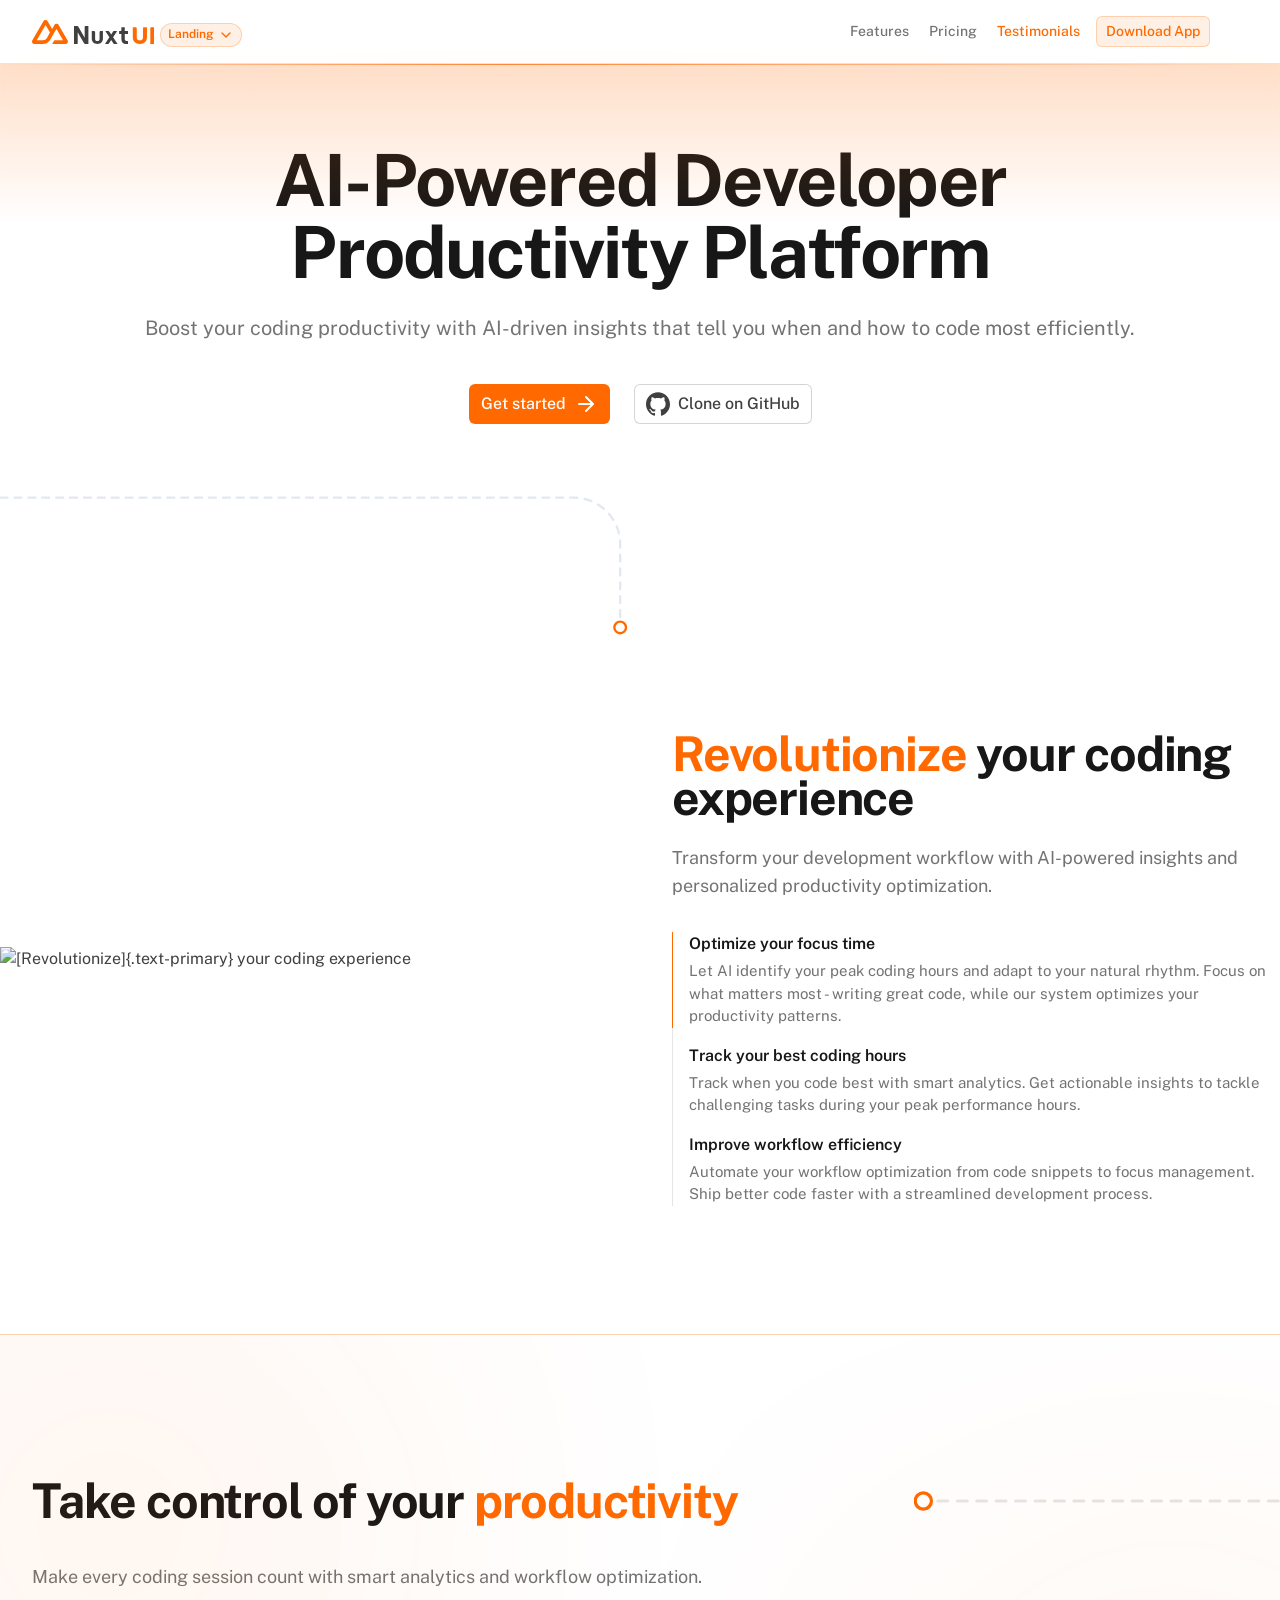
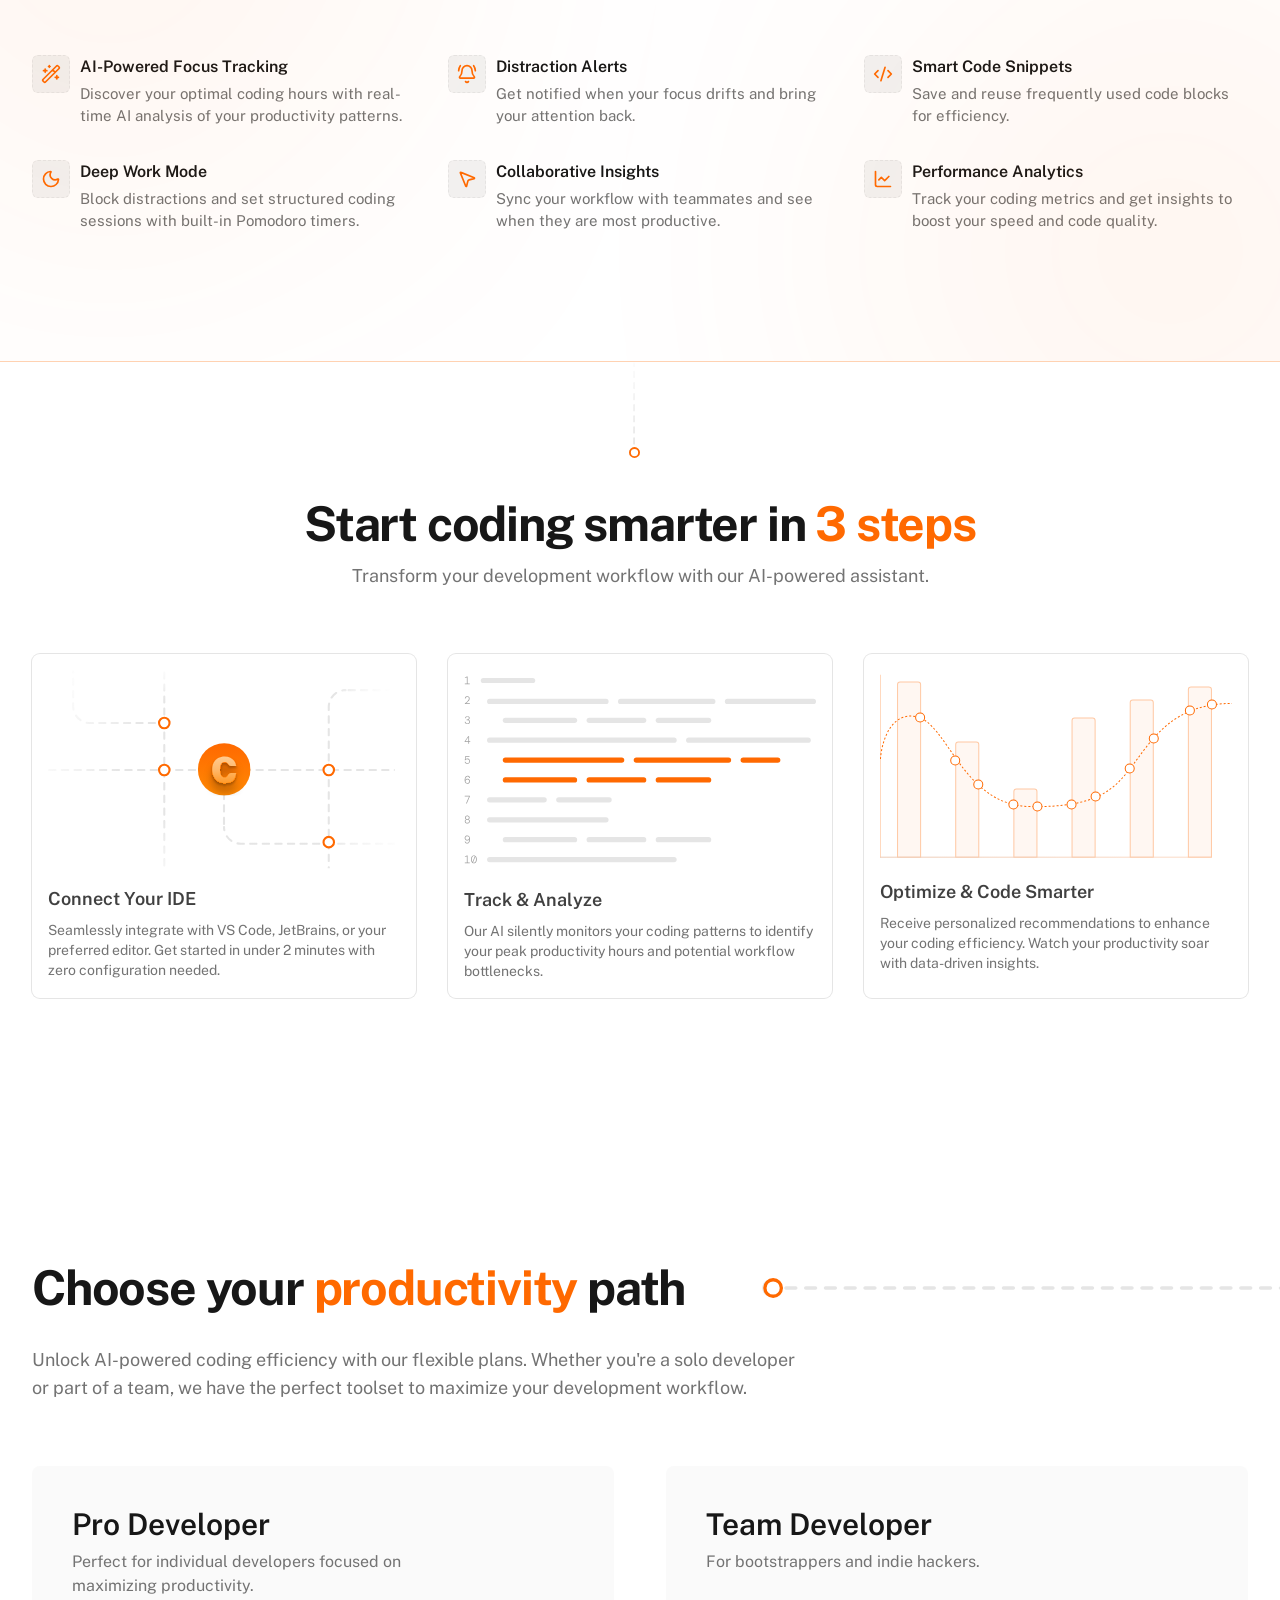
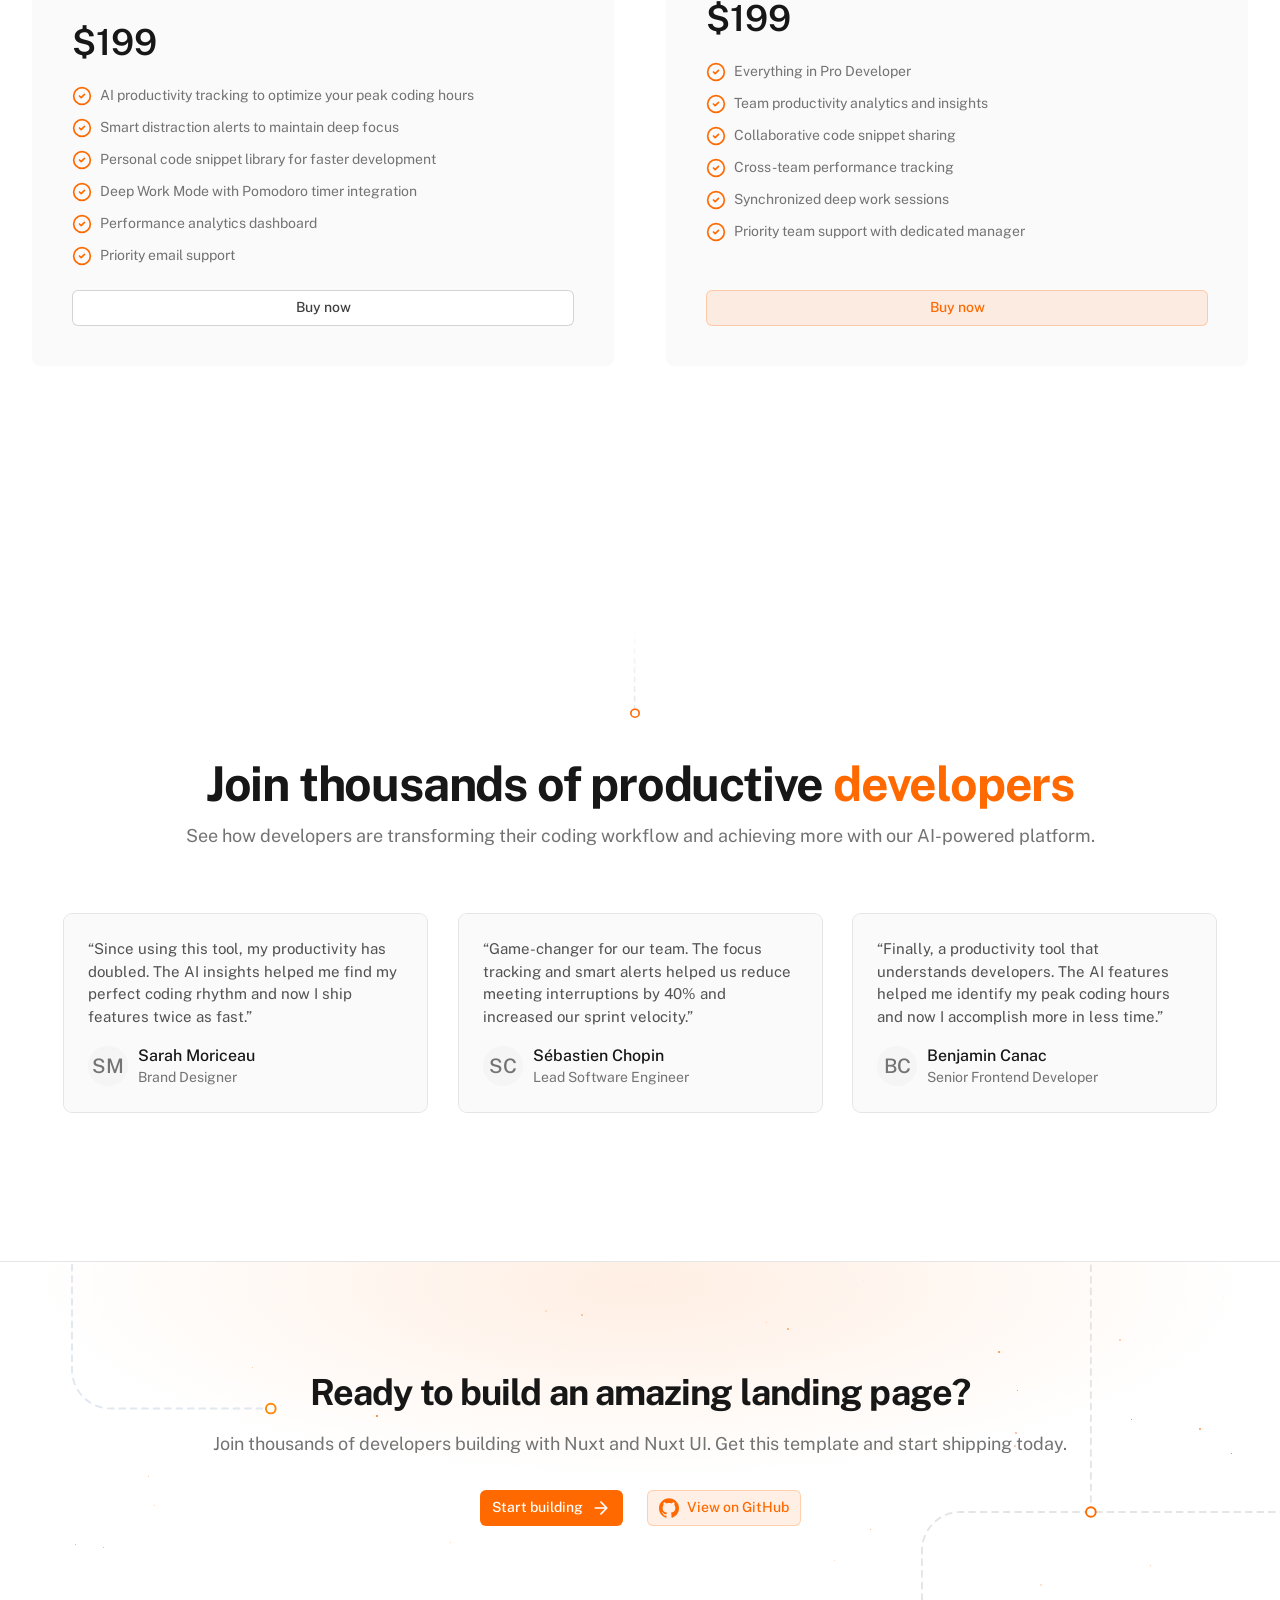
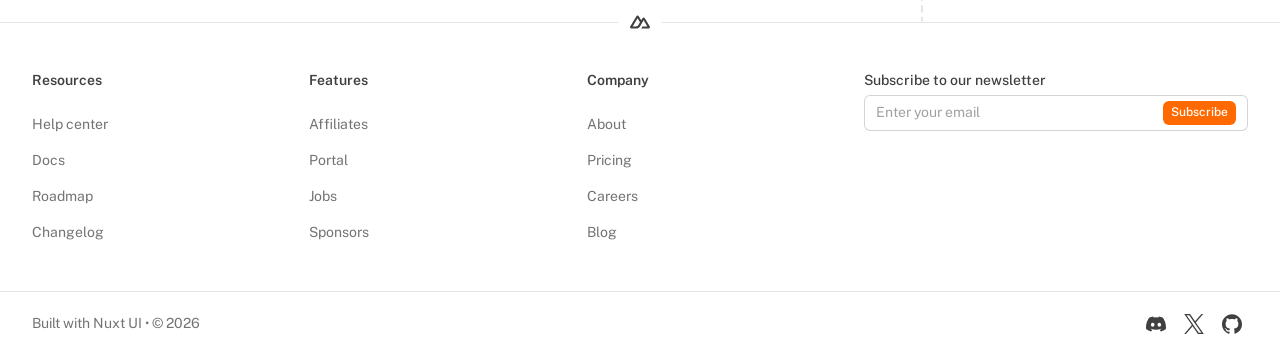
==== index.html @ 6d792b41 "Deploying to gh-pages from @ pedro-hrs/Landing@af6b15d59635ccd2d6e74e9171b80b4964413a14 🚀" ====
<!DOCTYPE html><html  lang="en"><head><meta charset="utf-8"><meta name="viewport" content="width=device-width, initial-scale=1"><style id="nuxt-ui-colors">@layer base {
  :root {
  --ui-color-primary-50: var(--color-orange-50, oklch(98% 0.016 73.684));
  --ui-color-primary-100: var(--color-orange-100, oklch(95.4% 0.038 75.164));
  --ui-color-primary-200: var(--color-orange-200, oklch(90.1% 0.076 70.697));
  --ui-color-primary-300: var(--color-orange-300, oklch(83.7% 0.128 66.29));
  --ui-color-primary-400: var(--color-orange-400, oklch(75% 0.183 55.934));
  --ui-color-primary-500: var(--color-orange-500, oklch(70.5% 0.213 47.604));
  --ui-color-primary-600: var(--color-orange-600, oklch(64.6% 0.222 41.116));
  --ui-color-primary-700: var(--color-orange-700, oklch(55.3% 0.195 38.402));
  --ui-color-primary-800: var(--color-orange-800, oklch(47% 0.157 37.304));
  --ui-color-primary-900: var(--color-orange-900, oklch(40.8% 0.123 38.172));
  --ui-color-primary-950: var(--color-orange-950, oklch(26.6% 0.079 36.259));
  --ui-color-secondary-50: var(--color-blue-50, oklch(97% 0.014 254.604));
  --ui-color-secondary-100: var(--color-blue-100, oklch(93.2% 0.032 255.585));
  --ui-color-secondary-200: var(--color-blue-200, oklch(88.2% 0.059 254.128));
  --ui-color-secondary-300: var(--color-blue-300, oklch(80.9% 0.105 251.813));
  --ui-color-secondary-400: var(--color-blue-400, oklch(70.7% 0.165 254.624));
  --ui-color-secondary-500: var(--color-blue-500, oklch(62.3% 0.214 259.815));
  --ui-color-secondary-600: var(--color-blue-600, oklch(54.6% 0.245 262.881));
  --ui-color-secondary-700: var(--color-blue-700, oklch(48.8% 0.243 264.376));
  --ui-color-secondary-800: var(--color-blue-800, oklch(42.4% 0.199 265.638));
  --ui-color-secondary-900: var(--color-blue-900, oklch(37.9% 0.146 265.522));
  --ui-color-secondary-950: var(--color-blue-950, oklch(28.2% 0.091 267.935));
  --ui-color-success-50: var(--color-green-50, oklch(98.2% 0.018 155.826));
  --ui-color-success-100: var(--color-green-100, oklch(96.2% 0.044 156.743));
  --ui-color-success-200: var(--color-green-200, oklch(92.5% 0.084 155.995));
  --ui-color-success-300: var(--color-green-300, oklch(87.1% 0.15 154.449));
  --ui-color-success-400: var(--color-green-400, oklch(79.2% 0.209 151.711));
  --ui-color-success-500: var(--color-green-500, oklch(72.3% 0.219 149.579));
  --ui-color-success-600: var(--color-green-600, oklch(62.7% 0.194 149.214));
  --ui-color-success-700: var(--color-green-700, oklch(52.7% 0.154 150.069));
  --ui-color-success-800: var(--color-green-800, oklch(44.8% 0.119 151.328));
  --ui-color-success-900: var(--color-green-900, oklch(39.3% 0.095 152.535));
  --ui-color-success-950: var(--color-green-950, oklch(26.6% 0.065 152.934));
  --ui-color-info-50: var(--color-blue-50, oklch(97% 0.014 254.604));
  --ui-color-info-100: var(--color-blue-100, oklch(93.2% 0.032 255.585));
  --ui-color-info-200: var(--color-blue-200, oklch(88.2% 0.059 254.128));
  --ui-color-info-300: var(--color-blue-300, oklch(80.9% 0.105 251.813));
  --ui-color-info-400: var(--color-blue-400, oklch(70.7% 0.165 254.624));
  --ui-color-info-500: var(--color-blue-500, oklch(62.3% 0.214 259.815));
  --ui-color-info-600: var(--color-blue-600, oklch(54.6% 0.245 262.881));
  --ui-color-info-700: var(--color-blue-700, oklch(48.8% 0.243 264.376));
  --ui-color-info-800: var(--color-blue-800, oklch(42.4% 0.199 265.638));
  --ui-color-info-900: var(--color-blue-900, oklch(37.9% 0.146 265.522));
  --ui-color-info-950: var(--color-blue-950, oklch(28.2% 0.091 267.935));
  --ui-color-warning-50: var(--color-yellow-50, oklch(98.7% 0.026 102.212));
  --ui-color-warning-100: var(--color-yellow-100, oklch(97.3% 0.071 103.193));
  --ui-color-warning-200: var(--color-yellow-200, oklch(94.5% 0.129 101.54));
  --ui-color-warning-300: var(--color-yellow-300, oklch(90.5% 0.182 98.111));
  --ui-color-warning-400: var(--color-yellow-400, oklch(85.2% 0.199 91.936));
  --ui-color-warning-500: var(--color-yellow-500, oklch(79.5% 0.184 86.047));
  --ui-color-warning-600: var(--color-yellow-600, oklch(68.1% 0.162 75.834));
  --ui-color-warning-700: var(--color-yellow-700, oklch(55.4% 0.135 66.442));
  --ui-color-warning-800: var(--color-yellow-800, oklch(47.6% 0.114 61.907));
  --ui-color-warning-900: var(--color-yellow-900, oklch(42.1% 0.095 57.708));
  --ui-color-warning-950: var(--color-yellow-950, oklch(28.6% 0.066 53.813));
  --ui-color-error-50: var(--color-red-50, oklch(97.1% 0.013 17.38));
  --ui-color-error-100: var(--color-red-100, oklch(93.6% 0.032 17.717));
  --ui-color-error-200: var(--color-red-200, oklch(88.5% 0.062 18.334));
  --ui-color-error-300: var(--color-red-300, oklch(80.8% 0.114 19.571));
  --ui-color-error-400: var(--color-red-400, oklch(70.4% 0.191 22.216));
  --ui-color-error-500: var(--color-red-500, oklch(63.7% 0.237 25.331));
  --ui-color-error-600: var(--color-red-600, oklch(57.7% 0.245 27.325));
  --ui-color-error-700: var(--color-red-700, oklch(50.5% 0.213 27.518));
  --ui-color-error-800: var(--color-red-800, oklch(44.4% 0.177 26.899));
  --ui-color-error-900: var(--color-red-900, oklch(39.6% 0.141 25.723));
  --ui-color-error-950: var(--color-red-950, oklch(25.8% 0.092 26.042));
  --ui-color-neutral-50: var(--color-old-neutral-50, oklch(98.5% 0 0));
  --ui-color-neutral-100: var(--color-old-neutral-100, oklch(97% 0 0));
  --ui-color-neutral-200: var(--color-old-neutral-200, oklch(92.2% 0 0));
  --ui-color-neutral-300: var(--color-old-neutral-300, oklch(87% 0 0));
  --ui-color-neutral-400: var(--color-old-neutral-400, oklch(70.8% 0 0));
  --ui-color-neutral-500: var(--color-old-neutral-500, oklch(55.6% 0 0));
  --ui-color-neutral-600: var(--color-old-neutral-600, oklch(43.9% 0 0));
  --ui-color-neutral-700: var(--color-old-neutral-700, oklch(37.1% 0 0));
  --ui-color-neutral-800: var(--color-old-neutral-800, oklch(26.9% 0 0));
  --ui-color-neutral-900: var(--color-old-neutral-900, oklch(20.5% 0 0));
  --ui-color-neutral-950: var(--color-old-neutral-950, oklch(14.5% 0 0));
  }
  :root, .light {
  --ui-primary: var(--ui-color-primary-500);
  --ui-secondary: var(--ui-color-secondary-500);
  --ui-success: var(--ui-color-success-500);
  --ui-info: var(--ui-color-info-500);
  --ui-warning: var(--ui-color-warning-500);
  --ui-error: var(--ui-color-error-500);
  }
  .dark {
  --ui-primary: var(--ui-color-primary-400);
  --ui-secondary: var(--ui-color-secondary-400);
  --ui-success: var(--ui-color-success-400);
  --ui-info: var(--ui-color-info-400);
  --ui-warning: var(--ui-color-warning-400);
  --ui-error: var(--ui-color-error-400);
  }
}</style><title>Nuxt Landing Template</title><style>.stars[data-v-ab9f5921]{left:50%;-webkit-mask-image:linear-gradient(180deg,hsla(0,0%,85%,0),hsla(0,0%,85%,.8) 25%,#d9d9d9 50%,hsla(0,0%,85%,.8) 75%,hsla(0,0%,85%,0));mask-image:linear-gradient(180deg,#d9d9d900,#d9d9d9cc 25%,#d9d9d9,#d9d9d9cc 75%,#d9d9d900);-webkit-mask-size:cover;mask-size:cover;transform:translate(-50%)}.star-layer[data-v-ab9f5921]{animation:risingStarsAnimation-ab9f5921 linear infinite;animation-duration:var(--star-duration);will-change:transform}@keyframes risingStarsAnimation-ab9f5921{0%{transform:translateY(0)}to{transform:translateY(-2000px)}}</style><link rel="stylesheet" href="/_nuxt/entry.B9tRh45v.css" crossorigin><style>@layer components {:where(.i-lucide\:arrow-right){display:inline-block;width:1em;height:1em;background-color:currentColor;-webkit-mask-image:var(--svg);mask-image:var(--svg);-webkit-mask-repeat:no-repeat;mask-repeat:no-repeat;-webkit-mask-size:100% 100%;mask-size:100% 100%;--svg:url("data:image/svg+xml,%3Csvg xmlns='http://www.w3.org/2000/svg' viewBox='0 0 24 24' width='24' height='24'%3E%3Cpath fill='none' stroke='black' stroke-linecap='round' stroke-linejoin='round' stroke-width='2' d='M5 12h14m-7-7l7 7l-7 7'/%3E%3C/svg%3E")}:where(.i-lucide\:bell-ring){display:inline-block;width:1em;height:1em;background-color:currentColor;-webkit-mask-image:var(--svg);mask-image:var(--svg);-webkit-mask-repeat:no-repeat;mask-repeat:no-repeat;-webkit-mask-size:100% 100%;mask-size:100% 100%;--svg:url("data:image/svg+xml,%3Csvg xmlns='http://www.w3.org/2000/svg' viewBox='0 0 24 24' width='24' height='24'%3E%3Cpath fill='none' stroke='black' stroke-linecap='round' stroke-linejoin='round' stroke-width='2' d='M10.268 21a2 2 0 0 0 3.464 0M22 8c0-2.3-.8-4.3-2-6M3.262 15.326A1 1 0 0 0 4 17h16a1 1 0 0 0 .74-1.673C19.41 13.956 18 12.499 18 8A6 6 0 0 0 6 8c0 4.499-1.411 5.956-2.738 7.326M4 2C2.8 3.7 2 5.7 2 8'/%3E%3C/svg%3E")}:where(.i-lucide\:chart-line){display:inline-block;width:1em;height:1em;background-color:currentColor;-webkit-mask-image:var(--svg);mask-image:var(--svg);-webkit-mask-repeat:no-repeat;mask-repeat:no-repeat;-webkit-mask-size:100% 100%;mask-size:100% 100%;--svg:url("data:image/svg+xml,%3Csvg xmlns='http://www.w3.org/2000/svg' viewBox='0 0 24 24' width='24' height='24'%3E%3Cg fill='none' stroke='black' stroke-linecap='round' stroke-linejoin='round' stroke-width='2'%3E%3Cpath d='M3 3v16a2 2 0 0 0 2 2h16'/%3E%3Cpath d='m19 9l-5 5l-4-4l-3 3'/%3E%3C/g%3E%3C/svg%3E")}:where(.i-lucide\:chevron-down){display:inline-block;width:1em;height:1em;background-color:currentColor;-webkit-mask-image:var(--svg);mask-image:var(--svg);-webkit-mask-repeat:no-repeat;mask-repeat:no-repeat;-webkit-mask-size:100% 100%;mask-size:100% 100%;--svg:url("data:image/svg+xml,%3Csvg xmlns='http://www.w3.org/2000/svg' viewBox='0 0 24 24' width='24' height='24'%3E%3Cpath fill='none' stroke='black' stroke-linecap='round' stroke-linejoin='round' stroke-width='2' d='m6 9l6 6l6-6'/%3E%3C/svg%3E")}:where(.i-lucide\:circle-check){display:inline-block;width:1em;height:1em;background-color:currentColor;-webkit-mask-image:var(--svg);mask-image:var(--svg);-webkit-mask-repeat:no-repeat;mask-repeat:no-repeat;-webkit-mask-size:100% 100%;mask-size:100% 100%;--svg:url("data:image/svg+xml,%3Csvg xmlns='http://www.w3.org/2000/svg' viewBox='0 0 24 24' width='24' height='24'%3E%3Cg fill='none' stroke='black' stroke-linecap='round' stroke-linejoin='round' stroke-width='2'%3E%3Ccircle cx='12' cy='12' r='10'/%3E%3Cpath d='m9 12l2 2l4-4'/%3E%3C/g%3E%3C/svg%3E")}:where(.i-lucide\:code-xml){display:inline-block;width:1em;height:1em;background-color:currentColor;-webkit-mask-image:var(--svg);mask-image:var(--svg);-webkit-mask-repeat:no-repeat;mask-repeat:no-repeat;-webkit-mask-size:100% 100%;mask-size:100% 100%;--svg:url("data:image/svg+xml,%3Csvg xmlns='http://www.w3.org/2000/svg' viewBox='0 0 24 24' width='24' height='24'%3E%3Cpath fill='none' stroke='black' stroke-linecap='round' stroke-linejoin='round' stroke-width='2' d='m18 16l4-4l-4-4M6 8l-4 4l4 4m8.5-12l-5 16'/%3E%3C/svg%3E")}:where(.i-lucide\:menu){display:inline-block;width:1em;height:1em;background-color:currentColor;-webkit-mask-image:var(--svg);mask-image:var(--svg);-webkit-mask-repeat:no-repeat;mask-repeat:no-repeat;-webkit-mask-size:100% 100%;mask-size:100% 100%;--svg:url("data:image/svg+xml,%3Csvg xmlns='http://www.w3.org/2000/svg' viewBox='0 0 24 24' width='24' height='24'%3E%3Cpath fill='none' stroke='black' stroke-linecap='round' stroke-linejoin='round' stroke-width='2' d='M4 5h16M4 12h16M4 19h16'/%3E%3C/svg%3E")}:where(.i-lucide\:moon){display:inline-block;width:1em;height:1em;background-color:currentColor;-webkit-mask-image:var(--svg);mask-image:var(--svg);-webkit-mask-repeat:no-repeat;mask-repeat:no-repeat;-webkit-mask-size:100% 100%;mask-size:100% 100%;--svg:url("data:image/svg+xml,%3Csvg xmlns='http://www.w3.org/2000/svg' viewBox='0 0 24 24' width='24' height='24'%3E%3Cpath fill='none' stroke='black' stroke-linecap='round' stroke-linejoin='round' stroke-width='2' d='M20.985 12.486a9 9 0 1 1-9.473-9.472c.405-.022.617.46.402.803a6 6 0 0 0 8.268 8.268c.344-.215.825-.004.803.401'/%3E%3C/svg%3E")}:where(.i-lucide\:mouse-pointer-2){display:inline-block;width:1em;height:1em;background-color:currentColor;-webkit-mask-image:var(--svg);mask-image:var(--svg);-webkit-mask-repeat:no-repeat;mask-repeat:no-repeat;-webkit-mask-size:100% 100%;mask-size:100% 100%;--svg:url("data:image/svg+xml,%3Csvg xmlns='http://www.w3.org/2000/svg' viewBox='0 0 24 24' width='24' height='24'%3E%3Cpath fill='none' stroke='black' stroke-linecap='round' stroke-linejoin='round' stroke-width='2' d='M4.037 4.688a.495.495 0 0 1 .651-.651l16 6.5a.5.5 0 0 1-.063.947l-6.124 1.58a2 2 0 0 0-1.438 1.435l-1.579 6.126a.5.5 0 0 1-.947.063z'/%3E%3C/svg%3E")}:where(.i-lucide\:wand-sparkles){display:inline-block;width:1em;height:1em;background-color:currentColor;-webkit-mask-image:var(--svg);mask-image:var(--svg);-webkit-mask-repeat:no-repeat;mask-repeat:no-repeat;-webkit-mask-size:100% 100%;mask-size:100% 100%;--svg:url("data:image/svg+xml,%3Csvg xmlns='http://www.w3.org/2000/svg' viewBox='0 0 24 24' width='24' height='24'%3E%3Cpath fill='none' stroke='black' stroke-linecap='round' stroke-linejoin='round' stroke-width='2' d='m21.64 3.64l-1.28-1.28a1.21 1.21 0 0 0-1.72 0L2.36 18.64a1.21 1.21 0 0 0 0 1.72l1.28 1.28a1.2 1.2 0 0 0 1.72 0L21.64 5.36a1.2 1.2 0 0 0 0-1.72M14 7l3 3M5 6v4m14 4v4M10 2v2M7 8H3m18 8h-4M11 3H9'/%3E%3C/svg%3E")}:where(.i-simple-icons\:discord){display:inline-block;width:1em;height:1em;background-color:currentColor;-webkit-mask-image:var(--svg);mask-image:var(--svg);-webkit-mask-repeat:no-repeat;mask-repeat:no-repeat;-webkit-mask-size:100% 100%;mask-size:100% 100%;--svg:url("data:image/svg+xml,%3Csvg xmlns='http://www.w3.org/2000/svg' viewBox='0 0 24 24' width='24' height='24'%3E%3Cpath fill='black' d='M20.317 4.37a19.8 19.8 0 0 0-4.885-1.515a.074.074 0 0 0-.079.037c-.21.375-.444.864-.608 1.25a18.3 18.3 0 0 0-5.487 0a13 13 0 0 0-.617-1.25a.08.08 0 0 0-.079-.037A19.7 19.7 0 0 0 3.677 4.37a.1.1 0 0 0-.032.027C.533 9.046-.32 13.58.099 18.057a.08.08 0 0 0 .031.057a19.9 19.9 0 0 0 5.993 3.03a.08.08 0 0 0 .084-.028a14 14 0 0 0 1.226-1.994a.076.076 0 0 0-.041-.106a13 13 0 0 1-1.872-.892a.077.077 0 0 1-.008-.128a10 10 0 0 0 .372-.292a.07.07 0 0 1 .077-.01c3.928 1.793 8.18 1.793 12.062 0a.07.07 0 0 1 .078.01q.181.149.373.292a.077.077 0 0 1-.006.127a12.3 12.3 0 0 1-1.873.892a.077.077 0 0 0-.041.107c.36.698.772 1.362 1.225 1.993a.08.08 0 0 0 .084.028a19.8 19.8 0 0 0 6.002-3.03a.08.08 0 0 0 .032-.054c.5-5.177-.838-9.674-3.549-13.66a.06.06 0 0 0-.031-.03M8.02 15.33c-1.182 0-2.157-1.085-2.157-2.419c0-1.333.956-2.419 2.157-2.419c1.21 0 2.176 1.096 2.157 2.42c0 1.333-.956 2.418-2.157 2.418m7.975 0c-1.183 0-2.157-1.085-2.157-2.419c0-1.333.955-2.419 2.157-2.419c1.21 0 2.176 1.096 2.157 2.42c0 1.333-.946 2.418-2.157 2.418'/%3E%3C/svg%3E")}:where(.i-simple-icons\:github){display:inline-block;width:1em;height:1em;background-color:currentColor;-webkit-mask-image:var(--svg);mask-image:var(--svg);-webkit-mask-repeat:no-repeat;mask-repeat:no-repeat;-webkit-mask-size:100% 100%;mask-size:100% 100%;--svg:url("data:image/svg+xml,%3Csvg xmlns='http://www.w3.org/2000/svg' viewBox='0 0 24 24' width='24' height='24'%3E%3Cpath fill='black' d='M12 .297c-6.63 0-12 5.373-12 12c0 5.303 3.438 9.8 8.205 11.385c.6.113.82-.258.82-.577c0-.285-.01-1.04-.015-2.04c-3.338.724-4.042-1.61-4.042-1.61C4.422 18.07 3.633 17.7 3.633 17.7c-1.087-.744.084-.729.084-.729c1.205.084 1.838 1.236 1.838 1.236c1.07 1.835 2.809 1.305 3.495.998c.108-.776.417-1.305.76-1.605c-2.665-.3-5.466-1.332-5.466-5.93c0-1.31.465-2.38 1.235-3.22c-.135-.303-.54-1.523.105-3.176c0 0 1.005-.322 3.3 1.23c.96-.267 1.98-.399 3-.405c1.02.006 2.04.138 3 .405c2.28-1.552 3.285-1.23 3.285-1.23c.645 1.653.24 2.873.12 3.176c.765.84 1.23 1.91 1.23 3.22c0 4.61-2.805 5.625-5.475 5.92c.42.36.81 1.096.81 2.22c0 1.606-.015 2.896-.015 3.286c0 .315.21.69.825.57C20.565 22.092 24 17.592 24 12.297c0-6.627-5.373-12-12-12'/%3E%3C/svg%3E")}:where(.i-simple-icons\:nuxtdotjs){display:inline-block;width:1em;height:1em;background-color:currentColor;-webkit-mask-image:var(--svg);mask-image:var(--svg);-webkit-mask-repeat:no-repeat;mask-repeat:no-repeat;-webkit-mask-size:100% 100%;mask-size:100% 100%;--svg:url("data:image/svg+xml,%3Csvg xmlns='http://www.w3.org/2000/svg' viewBox='0 0 24 24' width='24' height='24'%3E%3Cpath fill='black' d='M13.464 19.83h8.922c.283 0 .562-.073.807-.21a1.6 1.6 0 0 0 .591-.574a1.53 1.53 0 0 0 .216-.783a1.53 1.53 0 0 0-.217-.782L17.792 7.414a1.6 1.6 0 0 0-.591-.573a1.65 1.65 0 0 0-.807-.21c-.283 0-.562.073-.807.21a1.6 1.6 0 0 0-.59.573L13.463 9.99L10.47 4.953a1.6 1.6 0 0 0-.591-.573a1.65 1.65 0 0 0-.807-.21c-.284 0-.562.073-.807.21a1.6 1.6 0 0 0-.591.573L.216 17.481a1.53 1.53 0 0 0-.217.782c0 .275.074.545.216.783a1.6 1.6 0 0 0 .59.574c.246.137.525.21.808.21h5.6c2.22 0 3.856-.946 4.982-2.79l2.733-4.593l1.464-2.457l4.395 7.382h-5.859Zm-6.341-2.46l-3.908-.002l5.858-9.842l2.923 4.921l-1.957 3.29c-.748 1.196-1.597 1.632-2.916 1.632'/%3E%3C/svg%3E")}:where(.i-simple-icons\:x){display:inline-block;width:1em;height:1em;background-color:currentColor;-webkit-mask-image:var(--svg);mask-image:var(--svg);-webkit-mask-repeat:no-repeat;mask-repeat:no-repeat;-webkit-mask-size:100% 100%;mask-size:100% 100%;--svg:url("data:image/svg+xml,%3Csvg xmlns='http://www.w3.org/2000/svg' viewBox='0 0 24 24' width='24' height='24'%3E%3Cpath fill='black' d='M14.234 10.162L22.977 0h-2.072l-7.591 8.824L7.251 0H.258l9.168 13.343L.258 24H2.33l8.016-9.318L16.749 24h6.993zm-2.837 3.299l-.929-1.329L3.076 1.56h3.182l5.965 8.532l.929 1.329l7.754 11.09h-3.182z'/%3E%3C/svg%3E")}}</style><link rel="preload" as="fetch" crossorigin="anonymous" href="/_payload.json?4fe964a8-1acc-4d26-b3f1-e22bb4e009b4"><link rel="modulepreload" as="script" crossorigin href="/_nuxt/CEF9lBga.js"><link rel="modulepreload" as="script" crossorigin href="/_nuxt/C7l5ihYb.js"><link rel="modulepreload" as="script" crossorigin href="/_nuxt/7HPlJIQf.js"><link rel="preload" as="fetch" fetchpriority="low" crossorigin="anonymous" href="/_nuxt/builds/meta/4fe964a8-1acc-4d26-b3f1-e22bb4e009b4.json"><meta name="theme-color" content="white"><link rel="icon" href="/favicon.ico"><meta property="og:image" content="https://ui.nuxt.com/assets/templates/nuxt/landing-light.png"><meta name="twitter:image" content="https://ui.nuxt.com/assets/templates/nuxt/landing-light.png"><meta name="twitter:card" content="summary_large_image"><meta property="og:title" content="Nuxt Landing Template"><meta name="description" content="Boost your coding productivity with AI-driven insights that tell you when and how to code most efficiently."><meta property="og:description" content="Boost your coding productivity with AI-driven insights that tell you when and how to code most efficiently."><script type="module" src="/_nuxt/CEF9lBga.js" crossorigin></script><script>"use strict";(()=>{const t=window,e=document.documentElement,c=["dark","light"],n=getStorageValue("localStorage","nuxt-color-mode")||"system";let i=n==="system"?u():n;const r=e.getAttribute("data-color-mode-forced");r&&(i=r),l(i),t["__NUXT_COLOR_MODE__"]={preference:n,value:i,getColorScheme:u,addColorScheme:l,removeColorScheme:d};function l(o){const s=""+o+"",a="";e.classList?e.classList.add(s):e.className+=" "+s,a&&e.setAttribute("data-"+a,o)}function d(o){const s=""+o+"",a="";e.classList?e.classList.remove(s):e.className=e.className.replace(new RegExp(s,"g"),""),a&&e.removeAttribute("data-"+a)}function f(o){return t.matchMedia("(prefers-color-scheme"+o+")")}function u(){if(t.matchMedia&&f("").media!=="not all"){for(const o of c)if(f(":"+o).matches)return o}return"light"}})();function getStorageValue(t,e){switch(t){case"localStorage":return window.localStorage.getItem(e);case"sessionStorage":return window.sessionStorage.getItem(e);case"cookie":return getCookie(e);default:return null}}function getCookie(t){const c=("; "+window.document.cookie).split("; "+t+"=");if(c.length===2)return c.pop()?.split(";").shift()}</script></head><body><div id="__nuxt" class="isolate"><!--[--><!--[--><!--[--><!--[--><!--[--><!--[--><!----><!----><!----><header class="bg-default/75 backdrop-blur border-b border-default h-(--ui-header-height) sticky top-0 z-50"><!--[--><!--]--><div class="w-full max-w-(--ui-container) mx-auto px-4 sm:px-6 lg:px-8 flex items-center justify-between gap-3 h-full"><!--[--><div class="lg:flex-1 flex items-center gap-1.5"><!----><!--[--><a aria-current="page" href="/" class="router-link-active router-link-exact-active"><svg width="1020" height="200" viewbox="0 0 1020 200" fill="none" xmlns="http://www.w3.org/2000/svg" class="w-auto h-6 shrink-0"><path d="M377 200C379.16 200 381 198.209 381 196V103C381 103 386 112 395 127L434 194C435.785 197.74 439.744 200 443 200H470V50H443C441.202 50 439 51.4941 439 54V148L421 116L385 55C383.248 51.8912 379.479 50 376 50H350V200H377Z" fill="currentColor"></path><path d="M726 92H739C742.314 92 745 89.3137 745 86V60H773V92H800V116H773V159C773 169.5 778.057 174 787 174H800V200H783C759.948 200 745 185.071 745 160V116H726V92Z" fill="currentColor"></path><path d="M591 92V154C591 168.004 585.742 179.809 578 188C570.258 196.191 559.566 200 545 200C530.434 200 518.742 196.191 511 188C503.389 179.809 498 168.004 498 154V92H514C517.412 92 520.769 92.622 523 95C525.231 97.2459 526 98.5652 526 102V154C526 162.059 526.457 167.037 530 171C533.543 174.831 537.914 176 545 176C552.217 176 555.457 174.831 559 171C562.543 167.037 563 162.059 563 154V102C563 98.5652 563.769 96.378 566 94C567.96 91.9107 570.028 91.9599 573 92C573.411 92.0055 574.586 92 575 92H591Z" fill="currentColor"></path><path d="M676 144L710 92H684C680.723 92 677.812 93.1758 676 96L660 120L645 97C643.188 94.1758 639.277 92 636 92H611L645 143L608 200H634C637.25 200 640.182 196.787 642 194L660 167L679 195C680.818 197.787 683.75 200 687 200H713L676 144Z" fill="currentColor"></path><path d="M168 200H279C282.542 200 285.932 198.756 289 197C292.068 195.244 295.23 193.041 297 190C298.77 186.959 300.002 183.51 300 179.999C299.998 176.488 298.773 173.04 297 170.001L222 41C220.23 37.96 218.067 35.7552 215 34C211.933 32.2448 207.542 31 204 31C200.458 31 197.067 32.2448 194 34C190.933 35.7552 188.77 37.96 187 41L168 74L130 9.99764C128.228 6.95784 126.068 3.75491 123 2C119.932 0.245087 116.542 0 113 0C109.458 0 106.068 0.245087 103 2C99.9323 3.75491 96.7717 6.95784 95 9.99764L2 170.001C0.226979 173.04 0.00154312 176.488 1.90993e-06 179.999C-0.0015393 183.51 0.229648 186.959 2 190C3.77035 193.04 6.93245 195.244 10 197C13.0675 198.756 16.4578 200 20 200H90C117.737 200 137.925 187.558 152 164L186 105L204 74L259 168H186L168 200ZM89 168H40L113 42L150 105L125.491 147.725C116.144 163.01 105.488 168 89 168Z" fill="var(--ui-primary)"></path><path d="M958 60.0001H938C933.524 60.0001 929.926 59.9395 927 63C924.074 65.8905 925 67.5792 925 72V141C925 151.372 923.648 156.899 919 162C914.352 166.931 908.468 169 899 169C889.705 169 882.648 166.931 878 162C873.352 156.899 873 151.372 873 141V72.0001C873 67.5793 872.926 65.8906 870 63.0001C867.074 59.9396 863.476 60.0001 859 60.0001H840V141C840 159.023 845.016 173.458 855 184C865.156 194.542 879.893 200 899 200C918.107 200 932.844 194.542 943 184C953.156 173.458 958 159.023 958 141V60.0001Z" fill="var(--ui-primary)"></path><path fill-rule="evenodd" clip-rule="evenodd" d="M1000 60.0233L1020 60V77L1020 128V156.007L1020 181L1020 189.004C1020 192.938 1019.98 194.429 1017 197.001C1014.02 199.725 1009.56 200 1005 200H986.001V181.006L986 130.012V70.0215C986 66.1576 986.016 64.5494 989 62.023C991.819 59.6358 995.437 60.0233 1000 60.0233Z" fill="var(--ui-primary)"></path></svg></a><!--[--><!--[--><!--[--><!--[--><!--[--><button type="button" id="reka-dropdown-menu-trigger-v-0" aria-haspopup="menu" aria-expanded="false" data-state="closed" class="inline-flex items-center disabled:cursor-not-allowed aria-disabled:cursor-not-allowed disabled:opacity-75 aria-disabled:opacity-75 transition-colors px-2 py-1 text-xs gap-1 text-primary ring ring-inset ring-primary/25 bg-primary/10 hover:bg-primary/15 active:bg-primary/15 disabled:bg-primary/10 aria-disabled:bg-primary/10 focus:outline-none focus-visible:ring-2 focus-visible:ring-primary -mb-[6px] font-semibold rounded-full truncate"><!--[--><!--[--><!----><!--]--><!--[--><span class="truncate">Landing</span><!--]--><!--[--><span class="iconify i-lucide:chevron-down shrink-0 size-4 transition-transform duration-200" aria-hidden="true" style=""></span><!--]--><!--]--></button><!--]--><!--]--><!--[--><!----><!--v-if--><!--]--><!--]--><!--]--><!--]--><!--]--></div><div class="hidden lg:flex"><!--[--><!--]--></div><div class="flex items-center justify-end lg:flex-1 gap-1.5"><!--[--><!--[--><!----><!----><nav data-collapsed="false" class="relative gap-1.5 [&amp;&gt;div]:min-w-0 items-center justify-between hidden lg:block" aria-label="Main" data-orientation="horizontal" dir="ltr" data-reka-navigation-menu><!--[--><!--[--><!--]--><!--[--><!--[--><div style="position:relative;"><ul class="isolate min-w-0 flex items-center" data-orientation="horizontal"><!--[--><!--[--><li data-menu-item class="min-w-0 py-2"><!--[--><!--[--><!--[--><a href="#features" data-reka-collection-item class="group relative w-full flex items-center gap-1.5 font-medium text-sm before:absolute before:z-[-1] before:rounded-md focus:outline-none focus-visible:outline-none dark:focus-visible:outline-none focus-visible:before:ring-inset focus-visible:before:ring-2 focus-visible:before:ring-primary px-2.5 py-1.5 before:inset-x-px before:inset-y-0 text-muted hover:text-highlighted transition-colors data-[state=open]:text-highlighted"><!--[--><!--[--><!--[--><!----><!--]--><span class="truncate"><!--[-->Features<!--]--><!----></span><!----><!--]--><!--]--></a><!----><!--]--><!--]--><!----><!--]--></li><li data-menu-item class="min-w-0 py-2"><!--[--><!--[--><!--[--><a href="#pricing" data-reka-collection-item class="group relative w-full flex items-center gap-1.5 font-medium text-sm before:absolute before:z-[-1] before:rounded-md focus:outline-none focus-visible:outline-none dark:focus-visible:outline-none focus-visible:before:ring-inset focus-visible:before:ring-2 focus-visible:before:ring-primary px-2.5 py-1.5 before:inset-x-px before:inset-y-0 text-muted hover:text-highlighted transition-colors data-[state=open]:text-highlighted"><!--[--><!--[--><!--[--><!----><!--]--><span class="truncate"><!--[-->Pricing<!--]--><!----></span><!----><!--]--><!--]--></a><!----><!--]--><!--]--><!----><!--]--></li><li data-menu-item class="min-w-0 py-2"><!--[--><!--[--><!--[--><a href="#testimonials" data-reka-collection-item class="group relative w-full flex items-center gap-1.5 font-medium text-sm before:absolute before:z-[-1] before:rounded-md focus:outline-none focus-visible:outline-none dark:focus-visible:outline-none focus-visible:before:ring-inset focus-visible:before:ring-2 focus-visible:before:ring-primary px-2.5 py-1.5 before:inset-x-px before:inset-y-0 text-muted hover:text-highlighted transition-colors data-[state=open]:text-highlighted"><!--[--><!--[--><!--[--><!----><!--]--><span class="truncate"><!--[-->Testimonials<!--]--><!----></span><!----><!--]--><!--]--></a><!----><!--]--><!--]--><!----><!--]--></li><!--]--><!--]--></ul></div><!----><!--]--><!--]--><!--[--><!--]--><div class="absolute top-full left-0 flex w-full justify-center"><!----><!----></div><!--]--></nav><!--]--><!--[--><!--[--><button type="button" class="rounded-md font-medium items-center disabled:cursor-not-allowed aria-disabled:cursor-not-allowed disabled:opacity-75 aria-disabled:opacity-75 transition-colors px-2.5 py-1.5 text-sm gap-1.5 text-primary ring ring-inset ring-primary/25 bg-primary/10 hover:bg-primary/15 active:bg-primary/15 disabled:bg-primary/10 aria-disabled:bg-primary/10 focus:outline-none focus-visible:ring-2 focus-visible:ring-primary hidden lg:block"><!--[--><!--[--><!----><!--]--><!--[--><span class="truncate">Download App</span><!--]--><!--[--><!----><!--]--><!--]--></button><!--]--><!--]--><!--[--><!--[--><div class="size-8"></div><!--]--><!--]--><!--]--><!--[--><!--[--><!--[--><button type="button" aria-label="Open menu" class="rounded-md font-medium inline-flex items-center disabled:cursor-not-allowed aria-disabled:cursor-not-allowed disabled:opacity-75 aria-disabled:opacity-75 transition-colors text-sm gap-1.5 text-default hover:bg-elevated active:bg-elevated focus:outline-none focus-visible:bg-elevated hover:disabled:bg-transparent dark:hover:disabled:bg-transparent hover:aria-disabled:bg-transparent dark:hover:aria-disabled:bg-transparent p-1.5 lg:hidden -me-1.5"><!--[--><!--[--><span class="iconify i-lucide:menu shrink-0 size-5" aria-hidden="true" style=""></span><!--]--><!--[--><!----><!--]--><!--[--><!----><!--]--><!--]--></button><!--]--><!--]--><!--]--></div><!--]--></div><!--[--><!--]--></header><!--[--><!----><!--v-if--><!--]--><!--]--><div class="min-h-[calc(100vh-var(--ui-header-height))]"><!--[--><div class="relative"><div class="hidden lg:block"><!--[--><img onerror="this.setAttribute(&#39;data-error&#39;, 1)" data-nuxt-img srcset="/_ipx/_/images/light/line-1.svg 1x, /_ipx/_/images/light/line-1.svg 2x" class="dark:hidden absolute pointer-events-none pb-10 left-0 top-0 object-cover h-[650px]" src="/_ipx/_/images/light/line-1.svg"><img onerror="this.setAttribute(&#39;data-error&#39;, 1)" data-nuxt-img srcset="/_ipx/_/images/dark/line-1.svg 1x, /_ipx/_/images/dark/line-1.svg 2x" class="hidden dark:block absolute pointer-events-none pb-10 left-0 top-0 object-cover h-[650px]" src="/_ipx/_/images/dark/line-1.svg"><!--]--></div><div data-orientation="vertical" class="relative isolate"><!--[--><div class="absolute w-full -top-px transition-all text-primary shrink-0 opacity-0 duration-1000"><svg viewBox="0 0 1440 181" fill="none" xmlns="http://www.w3.org/2000/svg" class="pointer-events-none"><mask id="path-1-inside-1_414_5526" fill="white"><path d="M0 0H1440V181H0V0Z"></path></mask><path d="M0 0H1440V181H0V0Z" fill="url(#paint0_linear_414_5526)" fill-opacity="0.22"></path><path d="M0 2H1440V-2H0V2Z" fill="url(#paint1_linear_414_5526)" mask="url(#path-1-inside-1_414_5526)"></path><defs><linearGradient id="paint0_linear_414_5526" x1="720" y1="0" x2="720" y2="181" gradientUnits="userSpaceOnUse"><stop stop-color="currentColor"></stop><stop offset="1" stop-color="currentColor" stop-opacity="0"></stop></linearGradient><linearGradient id="paint1_linear_414_5526" x1="0" y1="90.5" x2="1440" y2="90.5" gradientUnits="userSpaceOnUse"><stop stop-color="currentColor" stop-opacity="0"></stop><stop offset="0.395" stop-color="currentColor"></stop><stop offset="1" stop-color="currentColor" stop-opacity="0"></stop></linearGradient></defs></svg></div><!--]--><div class="w-full max-w-(--ui-container) mx-auto px-4 sm:px-6 lg:px-8 flex flex-col lg:grid py-24 sm:py-32 lg:py-40 gap-16 sm:gap-y-24 md:pt-18 lg:pt-20"><!--[--><div class="text-center"><div class=""><!--[--><!----><h1 class="text-5xl sm:text-7xl text-pretty tracking-tight font-bold text-highlighted max-w-3xl mx-auto"><!--[--><!--[--><div class="">AI-Powered Developer Productivity Platform</div><!--]--><!--]--></h1><div class="text-lg sm:text-xl/8 text-muted text-balance mt-6"><!--[-->Boost your coding productivity with AI-driven insights that tell you when and how to code most efficiently.<!--]--></div><!--]--></div><!----><div class="mt-10"><!--[--><div class="flex flex-wrap gap-x-6 gap-y-3 justify-center"><!--[--><!--[--><!--[--><!--[--><a href="https://ui.nuxt.com/docs/getting-started/installation/nuxt" rel="noopener noreferrer" target="_blank" class="rounded-md font-medium inline-flex items-center disabled:cursor-not-allowed aria-disabled:cursor-not-allowed disabled:opacity-75 aria-disabled:opacity-75 transition-colors px-3 py-2 text-base gap-2 text-inverted bg-primary hover:bg-primary/75 active:bg-primary/75 disabled:bg-primary aria-disabled:bg-primary focus-visible:outline-2 focus-visible:outline-offset-2 focus-visible:outline-primary"><!--[--><!--[--><!----><!--]--><!--[--><span class="truncate">Get started</span><!--]--><!--[--><span class="iconify i-lucide:arrow-right shrink-0 size-6" aria-hidden="true" style=""></span><!--]--><!--]--></a><!--]--><!--]--><!--[--><!--[--><a href="https://github.com/nuxt-ui-templates/landing" rel="noopener noreferrer" target="_blank" class="rounded-md font-medium inline-flex items-center disabled:cursor-not-allowed aria-disabled:cursor-not-allowed disabled:opacity-75 aria-disabled:opacity-75 transition-colors px-3 py-2 text-base gap-2 ring ring-inset ring-accented text-default bg-default hover:bg-elevated active:bg-elevated disabled:bg-default aria-disabled:bg-default focus:outline-none focus-visible:ring-2 focus-visible:ring-inverted"><!--[--><!--[--><span class="iconify i-simple-icons:github shrink-0 size-6" aria-hidden="true" style=""></span><!--]--><!--[--><span class="truncate">Clone on GitHub</span><!--]--><!--[--><!----><!--]--><!--]--></a><!--]--><!--]--><!--]--><!--]--></div><!--]--></div></div><!----><!--]--></div><!--[--><!--]--></div><section data-orientation="horizontal" class="relative isolate"><!--[--><!--]--><div class="w-full px-4 sm:px-6 flex flex-col lg:grid py-16 sm:py-24 lg:py-32 gap-8 sm:gap-16 lg:grid-cols-2 lg:items-center lg:px-0 2xl:px-20 mx-0 max-w-none md:mr-10"><!--[--><div class="lg:order-last"><div class=""><!--[--><!----><!----><h2 class="text-3xl sm:text-4xl lg:text-5xl text-pretty tracking-tight font-bold text-highlighted"><!--[--><!--[--><div class="sm:*:leading-11"><p class="my-5 leading-7 text-pretty"><!--[--><span class="text-primary">Revolutionize</span> your coding experience<!--]--></p></div><!--]--><!--]--></h2><div class="text-base sm:text-lg text-muted text-pretty mt-6"><!--[-->Transform your development workflow with AI-powered insights and personalized productivity optimization.<!--]--></div><!--]--></div><div class="mt-8"><!--[--><ul class="grid gap-0"><!--[--><!--[--><li data-orientation="horizontal" class="relative flex items-start gap-2.5 border-l border-primary pl-4"><!----><div class=""><!----><!--[--><div class="text-base text-pretty font-semibold text-highlighted"><!--[-->Optimize your focus time<!--]--></div><div class="text-[15px] text-pretty text-muted mt-1"><!--[-->Let AI identify your peak coding hours and adapt to your natural rhythm. Focus on what matters most - writing great code, while our system optimizes your productivity patterns.<!--]--></div><!--]--></div></li><li data-orientation="horizontal" class="relative flex items-start gap-2.5 border-l border-default pt-4 pl-4"><!----><div class=""><!----><!--[--><div class="text-base text-pretty font-semibold text-highlighted"><!--[-->Track your best coding hours<!--]--></div><div class="text-[15px] text-pretty text-muted mt-1"><!--[-->Track when you code best with smart analytics. Get actionable insights to tackle challenging tasks during your peak performance hours.<!--]--></div><!--]--></div></li><li data-orientation="horizontal" class="relative flex items-start gap-2.5 border-l border-default pt-4 pl-4"><!----><div class=""><!----><!--[--><div class="text-base text-pretty font-semibold text-highlighted"><!--[-->Improve workflow efficiency<!--]--></div><div class="text-[15px] text-pretty text-muted mt-1"><!--[-->Automate your workflow optimization from code snippets to focus management. Ship better code faster with a streamlined development process.<!--]--></div><!--]--></div></li><!--]--><!--]--></ul><!--]--></div><!----></div><!--[--><img src="/images/macbook.svg" alt="[Revolutionize]{.text-primary} your coding experience" class="hidden lg:block 2xl:hidden left-0 w-full max-w-2xl"><img src="/images/macbook-mobile.svg" alt="[Revolutionize]{.text-primary} your coding experience" class="block lg:hidden 2xl:block 2xl:w-full 2xl:max-w-2xl"><!--]--><!--]--></div><!--[--><!--]--></section><div data-orientation="horizontal" role="separator" class="flex items-center align-center text-center w-full flex-row"><!--[--><!--[--><div class="w-full border-solid border-t border-primary/30"></div><!----><!--]--><!--]--></div><section data-orientation="vertical" class="isolate relative overflow-hidden" id="features"><!--[--><!--]--><div class="w-full max-w-(--ui-container) mx-auto px-4 sm:px-6 lg:px-8 flex flex-col lg:grid py-16 sm:py-24 lg:py-32 gap-8 sm:gap-16"><!--[--><div class=""><div class=""><!--[--><!----><!----><h2 class="text-3xl sm:text-4xl lg:text-5xl text-pretty tracking-tight font-bold text-highlighted text-left @container relative flex"><!--[--><!--[--><div class="*:leading-9"><p class="my-5 leading-7 text-pretty"><!--[-->Take control of your <span class="text-primary">productivity</span><!--]--></p></div><!--]--><div class="hidden @min-[1020px]:block"><!--[--><img onerror="this.setAttribute(&#39;data-error&#39;, 1)" data-nuxt-img srcset="/_ipx/_/images/light/line-2.svg 1x, /_ipx/_/images/light/line-2.svg 2x" class="dark:hidden absolute top-0 right-0 size-full transform scale-95 translate-x-[70%]" src="/_ipx/_/images/light/line-2.svg"><img onerror="this.setAttribute(&#39;data-error&#39;, 1)" data-nuxt-img srcset="/_ipx/_/images/dark/line-2.svg 1x, /_ipx/_/images/dark/line-2.svg 2x" class="hidden dark:block absolute top-0 right-0 size-full transform scale-95 translate-x-[70%]" src="/_ipx/_/images/dark/line-2.svg"><!--]--></div><!--]--></h2><div class="text-base sm:text-lg text-muted text-balance mt-6 text-left"><!--[-->Make every coding session count with smart analytics and workflow optimization.<!--]--></div><!--]--></div><div class="mt-16"><!--[--><ul class="grid sm:grid-cols-2 lg:grid-cols-3 gap-8"><!--[--><!--[--><li data-orientation="horizontal" class="relative flex items-start gap-2.5"><div class="inline-flex items-center justify-center bg-accented/50 p-2 rounded-md border border-muted border-dashed"><!--[--><span class="iconify i-lucide:wand-sparkles size-5 shrink-0 text-primary" aria-hidden="true" style=""></span><!--]--></div><div class=""><!----><!--[--><div class="text-base text-pretty font-semibold text-highlighted"><!--[-->AI-Powered Focus Tracking<!--]--></div><div class="text-[15px] text-pretty text-muted mt-1"><!--[-->Discover your optimal coding hours with real-time AI analysis of your productivity patterns.<!--]--></div><!--]--></div></li><li data-orientation="horizontal" class="relative flex items-start gap-2.5"><div class="inline-flex items-center justify-center bg-accented/50 p-2 rounded-md border border-muted border-dashed"><!--[--><span class="iconify i-lucide:bell-ring size-5 shrink-0 text-primary" aria-hidden="true" style=""></span><!--]--></div><div class=""><!----><!--[--><div class="text-base text-pretty font-semibold text-highlighted"><!--[-->Distraction Alerts<!--]--></div><div class="text-[15px] text-pretty text-muted mt-1"><!--[-->Get notified when your focus drifts and bring your attention back.<!--]--></div><!--]--></div></li><li data-orientation="horizontal" class="relative flex items-start gap-2.5"><div class="inline-flex items-center justify-center bg-accented/50 p-2 rounded-md border border-muted border-dashed"><!--[--><span class="iconify i-lucide:code-xml size-5 shrink-0 text-primary" aria-hidden="true" style=""></span><!--]--></div><div class=""><!----><!--[--><div class="text-base text-pretty font-semibold text-highlighted"><!--[-->Smart Code Snippets<!--]--></div><div class="text-[15px] text-pretty text-muted mt-1"><!--[-->Save and reuse frequently used code blocks for efficiency.<!--]--></div><!--]--></div></li><li data-orientation="horizontal" class="relative flex items-start gap-2.5"><div class="inline-flex items-center justify-center bg-accented/50 p-2 rounded-md border border-muted border-dashed"><!--[--><span class="iconify i-lucide:moon size-5 shrink-0 text-primary" aria-hidden="true" style=""></span><!--]--></div><div class=""><!----><!--[--><div class="text-base text-pretty font-semibold text-highlighted"><!--[-->Deep Work Mode<!--]--></div><div class="text-[15px] text-pretty text-muted mt-1"><!--[-->Block distractions and set structured coding sessions with built-in Pomodoro timers.<!--]--></div><!--]--></div></li><li data-orientation="horizontal" class="relative flex items-start gap-2.5"><div class="inline-flex items-center justify-center bg-accented/50 p-2 rounded-md border border-muted border-dashed"><!--[--><span class="iconify i-lucide:mouse-pointer-2 size-5 shrink-0 text-primary" aria-hidden="true" style=""></span><!--]--></div><div class=""><!----><!--[--><div class="text-base text-pretty font-semibold text-highlighted"><!--[-->Collaborative Insights<!--]--></div><div class="text-[15px] text-pretty text-muted mt-1"><!--[-->Sync your workflow with teammates and see when they are most productive.<!--]--></div><!--]--></div></li><li data-orientation="horizontal" class="relative flex items-start gap-2.5"><div class="inline-flex items-center justify-center bg-accented/50 p-2 rounded-md border border-muted border-dashed"><!--[--><span class="iconify i-lucide:chart-line size-5 shrink-0 text-primary" aria-hidden="true" style=""></span><!--]--></div><div class=""><!----><!--[--><div class="text-base text-pretty font-semibold text-highlighted"><!--[-->Performance Analytics<!--]--></div><div class="text-[15px] text-pretty text-muted mt-1"><!--[-->Track your coding metrics and get insights to boost your speed and code quality.<!--]--></div><!--]--></div></li><!--]--><!--]--></ul><!--]--></div><!----></div><!--[--><div class="absolute rounded-full -left-10 top-10 size-[300px] z-10 bg-primary opacity-30 blur-[200px]"></div><div class="absolute rounded-full -right-10 -bottom-10 size-[300px] z-10 bg-primary opacity-30 blur-[200px]"></div><!--]--><!--]--></div><!--[--><!--]--></section><div data-orientation="horizontal" role="separator" class="flex items-center align-center text-center w-full flex-row"><!--[--><!--[--><div class="w-full border-solid border-t border-primary/30"></div><!----><!--]--><!--]--></div><section data-orientation="vertical" class="isolate relative overflow-hidden" id="steps"><!--[--><!--]--><div class="w-full max-w-(--ui-container) mx-auto px-4 sm:px-6 lg:px-8 flex flex-col lg:grid py-16 sm:py-24 lg:py-32 gap-8 sm:gap-16"><!--[--><div class=""><div class=""><!--[--><!----><div class="mb-3 justify-center"><!--[--><!--[--><img onerror="this.setAttribute(&#39;data-error&#39;, 1)" data-nuxt-img srcset="/_ipx/_/images/light/line-3.svg 1x, /_ipx/_/images/light/line-3.svg 2x" class="dark:hidden absolute -top-10 sm:top-0 right-1/2 h-24" src="/_ipx/_/images/light/line-3.svg"><img onerror="this.setAttribute(&#39;data-error&#39;, 1)" data-nuxt-img srcset="/_ipx/_/images/dark/line-3.svg 1x, /_ipx/_/images/dark/line-3.svg 2x" class="hidden dark:block absolute -top-10 sm:top-0 right-1/2 h-24" src="/_ipx/_/images/dark/line-3.svg"><!--]--><!--]--></div><h2 class="text-3xl sm:text-4xl lg:text-5xl text-pretty tracking-tight font-bold text-highlighted text-center"><!--[--><!--[--><div class=""><p class="my-5 leading-7 text-pretty"><!--[-->Start coding smarter in <span class="text-primary">3 steps</span><!--]--></p></div><!--]--><!--]--></h2><div class="text-base sm:text-lg text-muted text-center text-balance mt-6"><!--[-->Transform your development workflow with our AI-powered assistant.<!--]--></div><!--]--></div><div class="mt-16"><!--[--><ul class="grid sm:grid-cols-2 lg:grid-cols-3 gap-8"><!--[--><!--[--><div data-orientation="vertical" class="relative flex rounded-lg bg-default ring ring-default group" style=""><!----><div class="relative flex flex-col flex-1 lg:grid gap-x-8 gap-y-4 p-4 sm:p-4"><!----><!--[--><!--[--><img onerror="this.setAttribute(&#39;data-error&#39;, 1)" alt="Connect Your IDE" data-nuxt-img srcset="/_ipx/_/images/light/connect.svg 1x, /_ipx/_/images/light/connect.svg 2x" class="dark:hidden size-full" src="/_ipx/_/images/light/connect.svg"><img onerror="this.setAttribute(&#39;data-error&#39;, 1)" alt="Connect Your IDE" data-nuxt-img srcset="/_ipx/_/images/dark/connect.svg 1x, /_ipx/_/images/dark/connect.svg 2x" class="hidden dark:block size-full" src="/_ipx/_/images/dark/connect.svg"><!--]--><div class="flex flex-col gap-2"><span class="text-lg font-semibold">Connect Your IDE</span><span class="text-sm text-muted">Seamlessly integrate with VS Code, JetBrains, or your preferred editor. Get started in under 2 minutes with zero configuration needed.</span></div><!--]--></div><!----></div><div data-orientation="vertical" class="relative flex rounded-lg bg-default ring ring-default group" style=""><!----><div class="relative flex flex-col flex-1 lg:grid gap-x-8 gap-y-4 p-4 sm:p-4"><!----><!--[--><!--[--><img onerror="this.setAttribute(&#39;data-error&#39;, 1)" alt="Track &amp; Analyze" data-nuxt-img srcset="/_ipx/_/images/light/optimize.svg 1x, /_ipx/_/images/light/optimize.svg 2x" class="dark:hidden size-full" src="/_ipx/_/images/light/optimize.svg"><img onerror="this.setAttribute(&#39;data-error&#39;, 1)" alt="Track &amp; Analyze" data-nuxt-img srcset="/_ipx/_/images/dark/optimize.svg 1x, /_ipx/_/images/dark/optimize.svg 2x" class="hidden dark:block size-full" src="/_ipx/_/images/dark/optimize.svg"><!--]--><div class="flex flex-col gap-2"><span class="text-lg font-semibold">Track &amp; Analyze</span><span class="text-sm text-muted">Our AI silently monitors your coding patterns to identify your peak productivity hours and potential workflow bottlenecks.</span></div><!--]--></div><!----></div><div data-orientation="vertical" class="relative flex rounded-lg bg-default ring ring-default group" style=""><!----><div class="relative flex flex-col flex-1 lg:grid gap-x-8 gap-y-4 p-4 sm:p-4"><!----><!--[--><!--[--><img onerror="this.setAttribute(&#39;data-error&#39;, 1)" alt="Optimize &amp; Code Smarter" data-nuxt-img srcset="/_ipx/_/images/light/track.svg 1x, /_ipx/_/images/light/track.svg 2x" class="dark:hidden size-full" src="/_ipx/_/images/light/track.svg"><img onerror="this.setAttribute(&#39;data-error&#39;, 1)" alt="Optimize &amp; Code Smarter" data-nuxt-img srcset="/_ipx/_/images/dark/track.svg 1x, /_ipx/_/images/dark/track.svg 2x" class="hidden dark:block size-full" src="/_ipx/_/images/dark/track.svg"><!--]--><div class="flex flex-col gap-2"><span class="text-lg font-semibold">Optimize &amp; Code Smarter</span><span class="text-sm text-muted">Receive personalized recommendations to enhance your coding efficiency. Watch your productivity soar with data-driven insights.</span></div><!--]--></div><!----></div><!--]--><!--]--></ul><!--]--></div><!----></div><!----><!--]--></div><!--[--><!--]--></section><section data-orientation="vertical" class="relative isolate mb-32 overflow-hidden" id="pricing"><!--[--><!--]--><div class="w-full max-w-(--ui-container) mx-auto px-4 sm:px-6 lg:px-8 flex flex-col lg:grid py-16 sm:py-24 lg:py-32 gap-8 sm:gap-16"><!--[--><div class=""><div class=""><!--[--><!----><!----><h2 class="text-3xl sm:text-4xl lg:text-5xl text-pretty tracking-tight font-bold text-highlighted text-left @container relative"><!--[--><!--[--><div class=""><p class="my-5 leading-7 text-pretty"><!--[-->Choose your <span class="text-primary">productivity</span> path<!--]--></p></div><!--]--><div class="hidden @min-[1120px]:block"><!--[--><img onerror="this.setAttribute(&#39;data-error&#39;, 1)" data-nuxt-img srcset="/_ipx/_/images/light/line-4.svg 1x, /_ipx/_/images/light/line-4.svg 2x" class="dark:hidden absolute top-0 right-0 size-full transform translate-x-[60%]" src="/_ipx/_/images/light/line-4.svg"><img onerror="this.setAttribute(&#39;data-error&#39;, 1)" data-nuxt-img srcset="/_ipx/_/images/dark/line-4.svg 1x, /_ipx/_/images/dark/line-4.svg 2x" class="hidden dark:block absolute top-0 right-0 size-full transform translate-x-[60%]" src="/_ipx/_/images/dark/line-4.svg"><!--]--></div><!--]--></h2><div class="text-base sm:text-lg text-muted text-balance mt-6 text-left"><!--[-->Unlock AI-powered coding efficiency with our flexible plans. Whether you&#39;re a solo developer or part of a team, we have the perfect toolset to maximize your development workflow.<!--]--></div><!--]--></div><!----><!----></div><!--[--><div data-orientation="horizontal" class="flex flex-col gap-y-8 lg:grid lg:grid-cols-[repeat(var(--count),minmax(0,1fr))] gap-x-8 lg:gap-x-13" style="--count:2;"><!--[--><!--[--><!--[--><!----><div data-orientation="vertical" class="relative grid rounded-lg p-6 lg:p-8 xl:p-10 gap-6 bg-elevated/50"><!----><div class="flex flex-col min-w-0"><!--[--><div class="flex items-center gap-3"><div class="text-highlighted text-2xl sm:text-3xl text-pretty font-semibold"><!--[-->Pro Developer<!--]--></div><!--[--><!----><!--]--></div><div class="text-muted text-base text-pretty mt-2"><!--[-->Perfect for individual developers focused on maximizing productivity.<!--]--></div><div class="flex items-center gap-1 mt-6"><!----><div class="text-highlighted text-3xl sm:text-4xl font-semibold"><!--[-->$199<!--]--></div><!----></div><ul class="flex flex-col gap-3 flex-1 mt-6 grow-0"><!--[--><!--[--><li class="flex items-center gap-2 min-w-0"><span class="iconify i-lucide:circle-check size-5 shrink-0 text-primary" aria-hidden="true" style=""></span><span class="text-muted text-sm truncate">AI productivity tracking to optimize your peak coding hours</span></li><li class="flex items-center gap-2 min-w-0"><span class="iconify i-lucide:circle-check size-5 shrink-0 text-primary" aria-hidden="true" style=""></span><span class="text-muted text-sm truncate">Smart distraction alerts to maintain deep focus</span></li><li class="flex items-center gap-2 min-w-0"><span class="iconify i-lucide:circle-check size-5 shrink-0 text-primary" aria-hidden="true" style=""></span><span class="text-muted text-sm truncate">Personal code snippet library for faster development</span></li><li class="flex items-center gap-2 min-w-0"><span class="iconify i-lucide:circle-check size-5 shrink-0 text-primary" aria-hidden="true" style=""></span><span class="text-muted text-sm truncate">Deep Work Mode with Pomodoro timer integration</span></li><li class="flex items-center gap-2 min-w-0"><span class="iconify i-lucide:circle-check size-5 shrink-0 text-primary" aria-hidden="true" style=""></span><span class="text-muted text-sm truncate">Performance analytics dashboard</span></li><li class="flex items-center gap-2 min-w-0"><span class="iconify i-lucide:circle-check size-5 shrink-0 text-primary" aria-hidden="true" style=""></span><span class="text-muted text-sm truncate">Priority email support</span></li><!--]--><!--]--></ul><!--]--></div><div class="flex flex-col gap-6 items-center justify-end"><!--[--><!----><!----><!--[--><!--[--><!--[--><a href="#" class="rounded-md font-medium inline-flex items-center disabled:cursor-not-allowed aria-disabled:cursor-not-allowed disabled:opacity-75 aria-disabled:opacity-75 transition-colors px-3 py-2 text-sm gap-2 w-full justify-center ring ring-inset ring-accented text-default bg-default hover:bg-elevated active:bg-elevated disabled:bg-default aria-disabled:bg-default focus:outline-none focus-visible:ring-2 focus-visible:ring-inverted"><!--[--><!--[--><!----><!--]--><!--[--><span class="truncate">Buy now</span><!--]--><!--[--><!----><!--]--><!--]--></a><!--]--><!--]--><!--]--><!----><!--]--></div></div><!--]--><!--[--><!----><div data-orientation="vertical" class="relative grid rounded-lg p-6 lg:p-8 xl:p-10 gap-6 bg-elevated/50"><!----><div class="flex flex-col min-w-0"><!--[--><div class="flex items-center gap-3"><div class="text-highlighted text-2xl sm:text-3xl text-pretty font-semibold"><!--[-->Team Developer<!--]--></div><!--[--><!----><!--]--></div><div class="text-muted text-base text-pretty mt-2"><!--[-->For bootstrappers and indie hackers.<!--]--></div><div class="flex items-center gap-1 mt-6"><!----><div class="text-highlighted text-3xl sm:text-4xl font-semibold"><!--[-->$199<!--]--></div><!----></div><ul class="flex flex-col gap-3 flex-1 mt-6 grow-0"><!--[--><!--[--><li class="flex items-center gap-2 min-w-0"><span class="iconify i-lucide:circle-check size-5 shrink-0 text-primary" aria-hidden="true" style=""></span><span class="text-muted text-sm truncate">Everything in Pro Developer</span></li><li class="flex items-center gap-2 min-w-0"><span class="iconify i-lucide:circle-check size-5 shrink-0 text-primary" aria-hidden="true" style=""></span><span class="text-muted text-sm truncate">Team productivity analytics and insights</span></li><li class="flex items-center gap-2 min-w-0"><span class="iconify i-lucide:circle-check size-5 shrink-0 text-primary" aria-hidden="true" style=""></span><span class="text-muted text-sm truncate">Collaborative code snippet sharing</span></li><li class="flex items-center gap-2 min-w-0"><span class="iconify i-lucide:circle-check size-5 shrink-0 text-primary" aria-hidden="true" style=""></span><span class="text-muted text-sm truncate">Cross-team performance tracking</span></li><li class="flex items-center gap-2 min-w-0"><span class="iconify i-lucide:circle-check size-5 shrink-0 text-primary" aria-hidden="true" style=""></span><span class="text-muted text-sm truncate">Synchronized deep work sessions</span></li><li class="flex items-center gap-2 min-w-0"><span class="iconify i-lucide:circle-check size-5 shrink-0 text-primary" aria-hidden="true" style=""></span><span class="text-muted text-sm truncate">Priority team support with dedicated manager</span></li><!--]--><!--]--></ul><!--]--></div><div class="flex flex-col gap-6 items-center justify-end"><!--[--><!----><!----><!--[--><!--[--><!--[--><a href="#" class="rounded-md font-medium inline-flex items-center disabled:cursor-not-allowed aria-disabled:cursor-not-allowed disabled:opacity-75 aria-disabled:opacity-75 transition-colors px-3 py-2 text-sm gap-2 w-full justify-center text-primary ring ring-inset ring-primary/25 bg-primary/10 hover:bg-primary/15 active:bg-primary/15 disabled:bg-primary/10 aria-disabled:bg-primary/10 focus:outline-none focus-visible:ring-2 focus-visible:ring-primary"><!--[--><!--[--><!----><!--]--><!--[--><span class="truncate">Buy now</span><!--]--><!--[--><!----><!--]--><!--]--></a><!--]--><!--]--><!--]--><!----><!--]--></div></div><!--]--><!--]--><!--]--></div><!--]--><!--]--></div><!--[--><!--]--></section><section data-orientation="vertical" class="relative isolate" id="testimonials"><!--[--><!--]--><div class="w-full max-w-(--ui-container) mx-auto px-4 sm:px-6 lg:px-8 flex flex-col lg:grid py-16 sm:py-24 lg:py-32 gap-8 sm:gap-16"><!--[--><div class=""><div class=""><!--[--><!----><div class="mb-3 justify-center"><!--[--><!--[--><img onerror="this.setAttribute(&#39;data-error&#39;, 1)" data-nuxt-img srcset="/_ipx/_/images/light/line-5.svg 1x, /_ipx/_/images/light/line-5.svg 2x" class="dark:hidden absolute -top-10 sm:top-0 right-1/2 h-24" src="/_ipx/_/images/light/line-5.svg"><img onerror="this.setAttribute(&#39;data-error&#39;, 1)" data-nuxt-img srcset="/_ipx/_/images/dark/line-5.svg 1x, /_ipx/_/images/dark/line-5.svg 2x" class="hidden dark:block absolute -top-10 sm:top-0 right-1/2 h-24" src="/_ipx/_/images/dark/line-5.svg"><!--]--><!--]--></div><h2 class="text-3xl sm:text-4xl lg:text-5xl text-pretty tracking-tight font-bold text-highlighted text-center"><!--[--><!--[--><div class=""><p class="my-5 leading-7 text-pretty"><!--[-->Join thousands of productive <span class="text-primary">developers</span><!--]--></p></div><!--]--><!--]--></h2><div class="text-base sm:text-lg text-muted text-center text-balance mt-6"><!--[-->See how developers are transforming their coding workflow and achieving more with our AI-powered platform.<!--]--></div><!--]--></div><!----><!----></div><!--[--><div class="w-full max-w-(--ui-container) mx-auto px-4 sm:px-6 lg:px-8"><!--[--><div class="relative column-1 md:columns-2 lg:columns-3 gap-8 space-y-8 *:break-inside-avoid-column *:will-change-transform xl:columns-3"><!--[--><!--[--><div data-orientation="vertical" class="relative flex rounded-lg bg-elevated/50 ring ring-default" style=""><!----><div class="relative flex flex-col flex-1 lg:grid gap-x-8 gap-y-4 p-4 sm:p-6"><div class="flex flex-col flex-1 items-start"><!----><!----><div class="flex-1"><!--[--><!----><div class="text-[15px] text-pretty text-toned before:content-[open-quote] after:content-[close-quote]"><!--[-->Since using this tool, my productivity has doubled. The AI insights helped me find my perfect coding rhythm and now I ship features twice as fast.<!--]--></div><!--]--></div><div class="pt-4 mt-auto"><!--[--><div data-orientation="horizontal" class="relative group/user flex items-center gap-2.5"><!--[--><span class="inline-flex items-center justify-center select-none rounded-full align-middle bg-elevated size-10 text-xl shrink-0" style=""><img onerror="this.setAttribute(&#39;data-error&#39;, 1)" width="40" height="40" alt="Sarah Moriceau" data-nuxt-img srcset="https://ipx.nuxt.com/f_auto,s_192x192/gh_avatar/SarahM19 1x, https://ipx.nuxt.com/f_auto,s_192x192/gh_avatar/SarahM19 2x" class="h-full w-full rounded-[inherit] object-cover" src="https://ipx.nuxt.com/f_auto,s_192x192/gh_avatar/SarahM19"></span><!--]--><div class=""><!----><!--[--><p class="font-medium text-highlighted text-base"><!--[-->Sarah Moriceau<!--]--></p><p class="text-muted text-sm"><!--[-->Brand Designer<!--]--></p><!--]--></div></div><!--]--></div></div><!--[--><!--]--></div><!----></div><div data-orientation="vertical" class="relative flex rounded-lg bg-elevated/50 ring ring-default" style=""><!----><div class="relative flex flex-col flex-1 lg:grid gap-x-8 gap-y-4 p-4 sm:p-6"><div class="flex flex-col flex-1 items-start"><!----><!----><div class="flex-1"><!--[--><!----><div class="text-[15px] text-pretty text-toned before:content-[open-quote] after:content-[close-quote]"><!--[-->Game-changer for our team. The focus tracking and smart alerts helped us reduce meeting interruptions by 40% and increased our sprint velocity.<!--]--></div><!--]--></div><div class="pt-4 mt-auto"><!--[--><div data-orientation="horizontal" class="relative group/user flex items-center gap-2.5"><!--[--><span class="inline-flex items-center justify-center select-none rounded-full align-middle bg-elevated size-10 text-xl shrink-0" style=""><img onerror="this.setAttribute(&#39;data-error&#39;, 1)" width="40" height="40" alt="Sébastien Chopin" data-nuxt-img srcset="https://ipx.nuxt.com/f_auto,s_192x192/gh_avatar/atinux 1x, https://ipx.nuxt.com/f_auto,s_192x192/gh_avatar/atinux 2x" class="h-full w-full rounded-[inherit] object-cover" src="https://ipx.nuxt.com/f_auto,s_192x192/gh_avatar/atinux"></span><!--]--><div class=""><!----><!--[--><p class="font-medium text-highlighted text-base"><!--[-->Sébastien Chopin<!--]--></p><p class="text-muted text-sm"><!--[-->Lead Software Engineer<!--]--></p><!--]--></div></div><!--]--></div></div><!--[--><!--]--></div><!----></div><div data-orientation="vertical" class="relative flex rounded-lg bg-elevated/50 ring ring-default" style=""><!----><div class="relative flex flex-col flex-1 lg:grid gap-x-8 gap-y-4 p-4 sm:p-6"><div class="flex flex-col flex-1 items-start"><!----><!----><div class="flex-1"><!--[--><!----><div class="text-[15px] text-pretty text-toned before:content-[open-quote] after:content-[close-quote]"><!--[-->Finally, a productivity tool that understands developers. The AI features helped me identify my peak coding hours and now I accomplish more in less time.<!--]--></div><!--]--></div><div class="pt-4 mt-auto"><!--[--><div data-orientation="horizontal" class="relative group/user flex items-center gap-2.5"><!--[--><span class="inline-flex items-center justify-center select-none rounded-full align-middle bg-elevated size-10 text-xl shrink-0" style=""><img onerror="this.setAttribute(&#39;data-error&#39;, 1)" width="40" height="40" alt="Benjamin Canac" data-nuxt-img srcset="https://ipx.nuxt.com/f_auto,s_192x192/gh_avatar/benjamincanac 1x, https://ipx.nuxt.com/f_auto,s_192x192/gh_avatar/benjamincanac 2x" class="h-full w-full rounded-[inherit] object-cover" src="https://ipx.nuxt.com/f_auto,s_192x192/gh_avatar/benjamincanac"></span><!--]--><div class=""><!----><!--[--><p class="font-medium text-highlighted text-base"><!--[-->Benjamin Canac<!--]--></p><p class="text-muted text-sm"><!--[-->Senior Frontend Developer<!--]--></p><!--]--></div></div><!--]--></div></div><!--[--><!--]--></div><!----></div><!--]--><!--]--></div><!--]--></div><!--]--><!--]--></div><!--[--><!--]--></section><div data-orientation="horizontal" role="separator" class="flex items-center align-center text-center w-full flex-row"><!--[--><!--[--><div class="border-default w-full border-solid border-t"></div><!----><!--]--><!--]--></div><div data-orientation="vertical" class="relative isolate rounded-xl overflow-hidden @container"><!--[--><!--]--><div class="w-full max-w-(--ui-container) mx-auto flex flex-col lg:grid px-6 py-12 sm:px-12 sm:py-24 lg:px-16 lg:py-24 gap-8 sm:gap-16"><!--[--><div class=""><div class=""><!--[--><h2 class="text-3xl sm:text-4xl text-pretty tracking-tight font-bold text-highlighted text-center"><!--[--><!--[--><div class=""><p class="my-5 leading-7 text-pretty"><!--[-->Ready to build an amazing landing page?<!--]--></p></div><!--]--><div class="@max-[1280px]:hidden"><!--[--><img onerror="this.setAttribute(&#39;data-error&#39;, 1)" data-nuxt-img srcset="/_ipx/_/images/light/line-6.svg 1x, /_ipx/_/images/light/line-6.svg 2x" class="dark:hidden absolute left-10 -top-10 sm:top-0 h-full" src="/_ipx/_/images/light/line-6.svg"><img onerror="this.setAttribute(&#39;data-error&#39;, 1)" data-nuxt-img srcset="/_ipx/_/images/dark/line-6.svg 1x, /_ipx/_/images/dark/line-6.svg 2x" class="hidden dark:block absolute left-10 -top-10 sm:top-0 h-full" src="/_ipx/_/images/dark/line-6.svg"><!--]--><!--[--><img onerror="this.setAttribute(&#39;data-error&#39;, 1)" data-nuxt-img srcset="/_ipx/_/images/light/line-7.svg 1x, /_ipx/_/images/light/line-7.svg 2x" class="dark:hidden absolute right-0 bottom-0 h-full" src="/_ipx/_/images/light/line-7.svg"><img onerror="this.setAttribute(&#39;data-error&#39;, 1)" data-nuxt-img srcset="/_ipx/_/images/dark/line-7.svg 1x, /_ipx/_/images/dark/line-7.svg 2x" class="hidden dark:block absolute right-0 bottom-0 h-full" src="/_ipx/_/images/dark/line-7.svg"><!--]--></div><!--]--></h2><div class="text-base sm:text-lg text-center text-balance text-muted mt-6"><!--[-->Join thousands of developers building with Nuxt and Nuxt UI. Get this template and start shipping today.<!--]--></div><!--]--></div><!----><div class="mt-8"><!--[--><div class="flex flex-wrap gap-x-6 gap-y-3 justify-center"><!--[--><!--[--><!--[--><!--[--><a href="https://ui.nuxt.com/docs/getting-started/installation/nuxt" rel="noopener noreferrer" target="_blank" class="rounded-md font-medium inline-flex items-center disabled:cursor-not-allowed aria-disabled:cursor-not-allowed disabled:opacity-75 aria-disabled:opacity-75 transition-colors px-3 py-2 text-sm gap-2 text-inverted bg-primary hover:bg-primary/75 active:bg-primary/75 disabled:bg-primary aria-disabled:bg-primary focus-visible:outline-2 focus-visible:outline-offset-2 focus-visible:outline-primary"><!--[--><!--[--><!----><!--]--><!--[--><span class="truncate">Start building</span><!--]--><!--[--><span class="iconify i-lucide:arrow-right shrink-0 size-5" aria-hidden="true" style=""></span><!--]--><!--]--></a><!--]--><!--]--><!--[--><!--[--><a href="https://github.com/nuxt-ui-templates/landing" rel="noopener noreferrer" target="_blank" class="rounded-md font-medium inline-flex items-center disabled:cursor-not-allowed aria-disabled:cursor-not-allowed disabled:opacity-75 aria-disabled:opacity-75 transition-colors px-3 py-2 text-sm gap-2 text-primary ring ring-inset ring-primary/25 bg-primary/10 hover:bg-primary/15 active:bg-primary/15 disabled:bg-primary/10 aria-disabled:bg-primary/10 focus:outline-none focus-visible:ring-2 focus-visible:ring-primary"><!--[--><!--[--><span class="iconify i-simple-icons:github shrink-0 size-5" aria-hidden="true" style=""></span><!--]--><!--[--><span class="truncate">View on GitHub</span><!--]--><!--[--><!----><!--]--><!--]--></a><!--]--><!--]--><!--]--><!--]--></div><!--]--></div></div><!--[--><div class="absolute pointer-events-none z-[-1] inset-y-0 inset-x-5 sm:inset-x-7 lg:inset-x-9 overflow-hidden" data-v-ab9f5921><svg class="absolute inset-0 pointer-events-none" viewBox="0 0 1017 181" fill="none" xmlns="http://www.w3.org/2000/svg" data-v-ab9f5921><g opacity="0.5" data-v-ab9f5921><mask id="path-1-inside-1_846_160841" fill="white" data-v-ab9f5921><path d="M0 0H1017V181H0V0Z" data-v-ab9f5921></path></mask><path d="M0 0H1017V181H0V0Z" fill="url(#paint0_radial_846_160841)" fill-opacity="0.22" data-v-ab9f5921></path></g><defs data-v-ab9f5921><radialGradient id="paint0_radial_846_160841" cx="0" cy="0" r="1" gradientUnits="userSpaceOnUse" gradientTransform="translate(508.999 19.5) rotate(90.177) scale(161.501 509.002)" data-v-ab9f5921><stop stop-color="var(--ui-primary)" data-v-ab9f5921></stop><stop offset="1" stop-color="var(--ui-primary)" stop-opacity="0" data-v-ab9f5921></stop></radialGradient><linearGradient id="paint1_linear_846_160841" x1="10.9784" y1="91" x2="1017" y2="90.502" gradientUnits="userSpaceOnUse" data-v-ab9f5921><stop stop-color="var(--ui-primary)" stop-opacity="0" data-v-ab9f5921></stop><stop offset="0.395" stop-color="var(--ui-primary)" data-v-ab9f5921></stop><stop offset="1" stop-color="var(--ui-primary)" stop-opacity="0" data-v-ab9f5921></stop></linearGradient></defs></svg><div class="stars size-full absolute inset-x-0 top-0" data-v-ab9f5921><!--[--><div class="star-layer" style="--star-duration:100s;--star-opacity:1;--star-color:var(--ui-primary);" data-v-ab9f5921><!--[--><div class="star absolute rounded-full" style="left:292px;top:954px;width:1.1040532914739059px;height:1.1040532914739059px;background-color:var(--star-color);opacity:var(--star-opacity);" data-v-ab9f5921></div><div class="star absolute rounded-full" style="left:1115px;top:517px;width:1.422575071745693px;height:1.422575071745693px;background-color:var(--star-color);opacity:var(--star-opacity);" data-v-ab9f5921></div><div class="star absolute rounded-full" style="left:41px;top:1144px;width:1.747866887926976px;height:1.747866887926976px;background-color:var(--star-color);opacity:var(--star-opacity);" data-v-ab9f5921></div><div class="star absolute rounded-full" style="left:1065px;top:1995px;width:1.3769844880866722px;height:1.3769844880866722px;background-color:var(--star-color);opacity:var(--star-opacity);" data-v-ab9f5921></div><div class="star absolute rounded-full" style="left:545px;top:52px;width:1.8113715112353173px;height:1.8113715112353173px;background-color:var(--star-color);opacity:var(--star-opacity);" data-v-ab9f5921></div><div class="star absolute rounded-full" style="left:1137px;top:1718px;width:1.5500542850868242px;height:1.5500542850868242px;background-color:var(--star-color);opacity:var(--star-opacity);" data-v-ab9f5921></div><div class="star absolute rounded-full" style="left:1766px;top:1264px;width:1.2857320359561382px;height:1.2857320359561382px;background-color:var(--star-color);opacity:var(--star-opacity);" data-v-ab9f5921></div><div class="star absolute rounded-full" style="left:1041px;top:1175px;width:1.6708901595257872px;height:1.6708901595257872px;background-color:var(--star-color);opacity:var(--star-opacity);" data-v-ab9f5921></div><div class="star absolute rounded-full" style="left:741px;top:1989px;width:1.5349657725259596px;height:1.5349657725259596px;background-color:var(--star-color);opacity:var(--star-opacity);" data-v-ab9f5921></div><div class="star absolute rounded-full" style="left:71px;top:1088px;width:1.0707555489877965px;height:1.0707555489877965px;background-color:var(--star-color);opacity:var(--star-opacity);" data-v-ab9f5921></div><div class="star absolute rounded-full" style="left:1210px;top:1604px;width:1.2658271881196248px;height:1.2658271881196248px;background-color:var(--star-color);opacity:var(--star-opacity);" data-v-ab9f5921></div><div class="star absolute rounded-full" style="left:1936px;top:1863px;width:1.842779732601168px;height:1.842779732601168px;background-color:var(--star-color);opacity:var(--star-opacity);" data-v-ab9f5921></div><div class="star absolute rounded-full" style="left:1596px;top:1121px;width:1.8768940732537387px;height:1.8768940732537387px;background-color:var(--star-color);opacity:var(--star-opacity);" data-v-ab9f5921></div><div class="star absolute rounded-full" style="left:39px;top:282px;width:1.198585996350288px;height:1.198585996350288px;background-color:var(--star-color);opacity:var(--star-opacity);" data-v-ab9f5921></div><div class="star absolute rounded-full" style="left:1734px;top:1371px;width:1.1314022931287913px;height:1.1314022931287913px;background-color:var(--star-color);opacity:var(--star-opacity);" data-v-ab9f5921></div><div class="star absolute rounded-full" style="left:1395px;top:1864px;width:1.6126514379541357px;height:1.6126514379541357px;background-color:var(--star-color);opacity:var(--star-opacity);" data-v-ab9f5921></div><div class="star absolute rounded-full" style="left:1420px;top:360px;width:1.4694840777602398px;height:1.4694840777602398px;background-color:var(--star-color);opacity:var(--star-opacity);" data-v-ab9f5921></div><div class="star absolute rounded-full" style="left:13px;top:1805px;width:1.025140032621544px;height:1.025140032621544px;background-color:var(--star-color);opacity:var(--star-opacity);" data-v-ab9f5921></div><div class="star absolute rounded-full" style="left:330px;top:1021px;width:1.6537083460928892px;height:1.6537083460928892px;background-color:var(--star-color);opacity:var(--star-opacity);" data-v-ab9f5921></div><div class="star absolute rounded-full" style="left:1476px;top:720px;width:1.0934592444553328px;height:1.0934592444553328px;background-color:var(--star-color);opacity:var(--star-opacity);" data-v-ab9f5921></div><div class="star absolute rounded-full" style="left:1545px;top:1839px;width:1.3662128986693503px;height:1.3662128986693503px;background-color:var(--star-color);opacity:var(--star-opacity);" data-v-ab9f5921></div><div class="star absolute rounded-full" style="left:1303px;top:1945px;width:1.9136770619912693px;height:1.9136770619912693px;background-color:var(--star-color);opacity:var(--star-opacity);" data-v-ab9f5921></div><div class="star absolute rounded-full" style="left:1726px;top:294px;width:1.9251037936682793px;height:1.9251037936682793px;background-color:var(--star-color);opacity:var(--star-opacity);" data-v-ab9f5921></div><div class="star absolute rounded-full" style="left:1225px;top:190px;width:1.392656669117712px;height:1.392656669117712px;background-color:var(--star-color);opacity:var(--star-opacity);" data-v-ab9f5921></div><div class="star absolute rounded-full" style="left:1967px;top:1808px;width:1.479801583364158px;height:1.479801583364158px;background-color:var(--star-color);opacity:var(--star-opacity);" data-v-ab9f5921></div><div class="star absolute rounded-full" style="left:527px;top:633px;width:1.9284071918464445px;height:1.9284071918464445px;background-color:var(--star-color);opacity:var(--star-opacity);" data-v-ab9f5921></div><div class="star absolute rounded-full" style="left:1455px;top:1649px;width:1.1457236168200287px;height:1.1457236168200287px;background-color:var(--star-color);opacity:var(--star-opacity);" data-v-ab9f5921></div><div class="star absolute rounded-full" style="left:1114px;top:303px;width:1.00594278144364px;height:1.00594278144364px;background-color:var(--star-color);opacity:var(--star-opacity);" data-v-ab9f5921></div><div class="star absolute rounded-full" style="left:371px;top:375px;width:1.0851520348050767px;height:1.0851520348050767px;background-color:var(--star-color);opacity:var(--star-opacity);" data-v-ab9f5921></div><div class="star absolute rounded-full" style="left:1308px;top:793px;width:1.8607533120705397px;height:1.8607533120705397px;background-color:var(--star-color);opacity:var(--star-opacity);" data-v-ab9f5921></div><div class="star absolute rounded-full" style="left:1529px;top:1366px;width:1.567830918467045px;height:1.567830918467045px;background-color:var(--star-color);opacity:var(--star-opacity);" data-v-ab9f5921></div><div class="star absolute rounded-full" style="left:1582px;top:708px;width:1.2365034430597794px;height:1.2365034430597794px;background-color:var(--star-color);opacity:var(--star-opacity);" data-v-ab9f5921></div><div class="star absolute rounded-full" style="left:429px;top:1108px;width:1.3855995953323634px;height:1.3855995953323634px;background-color:var(--star-color);opacity:var(--star-opacity);" data-v-ab9f5921></div><div class="star absolute rounded-full" style="left:751px;top:66px;width:1.7644774518206674px;height:1.7644774518206674px;background-color:var(--star-color);opacity:var(--star-opacity);" data-v-ab9f5921></div><div class="star absolute rounded-full" style="left:278px;top:1343px;width:1.530701167687179px;height:1.530701167687179px;background-color:var(--star-color);opacity:var(--star-opacity);" data-v-ab9f5921></div><div class="star absolute rounded-full" style="left:475px;top:1322px;width:1.930496750202366px;height:1.930496750202366px;background-color:var(--star-color);opacity:var(--star-opacity);" data-v-ab9f5921></div><div class="star absolute rounded-full" style="left:253px;top:707px;width:1.8391387075264423px;height:1.8391387075264423px;background-color:var(--star-color);opacity:var(--star-opacity);" data-v-ab9f5921></div><div class="star absolute rounded-full" style="left:614px;top:1173px;width:1.5824989441826274px;height:1.5824989441826274px;background-color:var(--star-color);opacity:var(--star-opacity);" data-v-ab9f5921></div><div class="star absolute rounded-full" style="left:810px;top:828px;width:1.9354820115445148px;height:1.9354820115445148px;background-color:var(--star-color);opacity:var(--star-opacity);" data-v-ab9f5921></div><div class="star absolute rounded-full" style="left:340px;top:153px;width:1.5157240313075668px;height:1.5157240313075668px;background-color:var(--star-color);opacity:var(--star-opacity);" data-v-ab9f5921></div><div class="star absolute rounded-full" style="left:1802px;top:46px;width:1.9533853638585696px;height:1.9533853638585696px;background-color:var(--star-color);opacity:var(--star-opacity);" data-v-ab9f5921></div><div class="star absolute rounded-full" style="left:1268px;top:1384px;width:1.2193129264624833px;height:1.2193129264624833px;background-color:var(--star-color);opacity:var(--star-opacity);" data-v-ab9f5921></div><div class="star absolute rounded-full" style="left:1533px;top:1621px;width:1.7000393536639986px;height:1.7000393536639986px;background-color:var(--star-color);opacity:var(--star-opacity);" data-v-ab9f5921></div><div class="star absolute rounded-full" style="left:595px;top:520px;width:1.889125934438976px;height:1.889125934438976px;background-color:var(--star-color);opacity:var(--star-opacity);" data-v-ab9f5921></div><div class="star absolute rounded-full" style="left:572px;top:455px;width:1.369019767751049px;height:1.369019767751049px;background-color:var(--star-color);opacity:var(--star-opacity);" data-v-ab9f5921></div><div class="star absolute rounded-full" style="left:726px;top:138px;width:1.712012884879522px;height:1.712012884879522px;background-color:var(--star-color);opacity:var(--star-opacity);" data-v-ab9f5921></div><div class="star absolute rounded-full" style="left:1303px;top:177px;width:1.9217521379145421px;height:1.9217521379145421px;background-color:var(--star-color);opacity:var(--star-opacity);" data-v-ab9f5921></div><div class="star absolute rounded-full" style="left:1336px;top:565px;width:1.475810599837545px;height:1.475810599837545px;background-color:var(--star-color);opacity:var(--star-opacity);" data-v-ab9f5921></div><div class="star absolute rounded-full" style="left:246px;top:646px;width:1.8629213058271117px;height:1.8629213058271117px;background-color:var(--star-color);opacity:var(--star-opacity);" data-v-ab9f5921></div><div class="star absolute rounded-full" style="left:1074px;top:705px;width:1.3481705831928432px;height:1.3481705831928432px;background-color:var(--star-color);opacity:var(--star-opacity);" data-v-ab9f5921></div><div class="star absolute rounded-full" style="left:981px;top:128px;width:1.3053311119018602px;height:1.3053311119018602px;background-color:var(--star-color);opacity:var(--star-opacity);" data-v-ab9f5921></div><div class="star absolute rounded-full" style="left:1095px;top:157px;width:1.0775523836636371px;height:1.0775523836636371px;background-color:var(--star-color);opacity:var(--star-opacity);" data-v-ab9f5921></div><div class="star absolute rounded-full" style="left:467px;top:1688px;width:1.2180936131972677px;height:1.2180936131972677px;background-color:var(--star-color);opacity:var(--star-opacity);" data-v-ab9f5921></div><div class="star absolute rounded-full" style="left:1584px;top:1672px;width:1.5402423844323847px;height:1.5402423844323847px;background-color:var(--star-color);opacity:var(--star-opacity);" data-v-ab9f5921></div><div class="star absolute rounded-full" style="left:567px;top:1192px;width:1.443181947524692px;height:1.443181947524692px;background-color:var(--star-color);opacity:var(--star-opacity);" data-v-ab9f5921></div><div class="star absolute rounded-full" style="left:361px;top:1841px;width:1.613662880362473px;height:1.613662880362473px;background-color:var(--star-color);opacity:var(--star-opacity);" data-v-ab9f5921></div><div class="star absolute rounded-full" style="left:1893px;top:1781px;width:1.3050896341244256px;height:1.3050896341244256px;background-color:var(--star-color);opacity:var(--star-opacity);" data-v-ab9f5921></div><div class="star absolute rounded-full" style="left:1164px;top:1285px;width:1.723686520080243px;height:1.723686520080243px;background-color:var(--star-color);opacity:var(--star-opacity);" data-v-ab9f5921></div><div class="star absolute rounded-full" style="left:491px;top:501px;width:1.6515105777457184px;height:1.6515105777457184px;background-color:var(--star-color);opacity:var(--star-opacity);" data-v-ab9f5921></div><div class="star absolute rounded-full" style="left:141px;top:1281px;width:1.2946997855871196px;height:1.2946997855871196px;background-color:var(--star-color);opacity:var(--star-opacity);" data-v-ab9f5921></div><div class="star absolute rounded-full" style="left:1628px;top:1474px;width:1.3707428212851351px;height:1.3707428212851351px;background-color:var(--star-color);opacity:var(--star-opacity);" data-v-ab9f5921></div><div class="star absolute rounded-full" style="left:1238px;top:1217px;width:1.8686138223685094px;height:1.8686138223685094px;background-color:var(--star-color);opacity:var(--star-opacity);" data-v-ab9f5921></div><div class="star absolute rounded-full" style="left:509px;top:1976px;width:1.7626188393305007px;height:1.7626188393305007px;background-color:var(--star-color);opacity:var(--star-opacity);" data-v-ab9f5921></div><div class="star absolute rounded-full" style="left:772px;top:1985px;width:1.3409164900586874px;height:1.3409164900586874px;background-color:var(--star-color);opacity:var(--star-opacity);" data-v-ab9f5921></div><div class="star absolute rounded-full" style="left:1833px;top:906px;width:1.5671684781142383px;height:1.5671684781142383px;background-color:var(--star-color);opacity:var(--star-opacity);" data-v-ab9f5921></div><div class="star absolute rounded-full" style="left:1411px;top:1389px;width:1.7127688764636875px;height:1.7127688764636875px;background-color:var(--star-color);opacity:var(--star-opacity);" data-v-ab9f5921></div><div class="star absolute rounded-full" style="left:71px;top:1870px;width:1.9869349128101814px;height:1.9869349128101814px;background-color:var(--star-color);opacity:var(--star-opacity);" data-v-ab9f5921></div><div class="star absolute rounded-full" style="left:1601px;top:1651px;width:1.0877773807902682px;height:1.0877773807902682px;background-color:var(--star-color);opacity:var(--star-opacity);" data-v-ab9f5921></div><div class="star absolute rounded-full" style="left:1878px;top:1739px;width:1.1076513777159331px;height:1.1076513777159331px;background-color:var(--star-color);opacity:var(--star-opacity);" data-v-ab9f5921></div><div class="star absolute rounded-full" style="left:829px;top:1146px;width:1.0614303309895174px;height:1.0614303309895174px;background-color:var(--star-color);opacity:var(--star-opacity);" data-v-ab9f5921></div><div class="star absolute rounded-full" style="left:225px;top:1561px;width:1.605971127801535px;height:1.605971127801535px;background-color:var(--star-color);opacity:var(--star-opacity);" data-v-ab9f5921></div><div class="star absolute rounded-full" style="left:45px;top:863px;width:1.1358592429644268px;height:1.1358592429644268px;background-color:var(--star-color);opacity:var(--star-opacity);" data-v-ab9f5921></div><div class="star absolute rounded-full" style="left:263px;top:366px;width:1.232552672102606px;height:1.232552672102606px;background-color:var(--star-color);opacity:var(--star-opacity);" data-v-ab9f5921></div><div class="star absolute rounded-full" style="left:61px;top:950px;width:1.2937622319376485px;height:1.2937622319376485px;background-color:var(--star-color);opacity:var(--star-opacity);" data-v-ab9f5921></div><div class="star absolute rounded-full" style="left:1935px;top:213px;width:1.698462172506197px;height:1.698462172506197px;background-color:var(--star-color);opacity:var(--star-opacity);" data-v-ab9f5921></div><div class="star absolute rounded-full" style="left:664px;top:1919px;width:1.4790381016517815px;height:1.4790381016517815px;background-color:var(--star-color);opacity:var(--star-opacity);" data-v-ab9f5921></div><div class="star absolute rounded-full" style="left:1695px;top:784px;width:1.6437251681506904px;height:1.6437251681506904px;background-color:var(--star-color);opacity:var(--star-opacity);" data-v-ab9f5921></div><div class="star absolute rounded-full" style="left:416px;top:671px;width:1.4314324924806827px;height:1.4314324924806827px;background-color:var(--star-color);opacity:var(--star-opacity);" data-v-ab9f5921></div><div class="star absolute rounded-full" style="left:1177px;top:1871px;width:1.2828561297011143px;height:1.2828561297011143px;background-color:var(--star-color);opacity:var(--star-opacity);" data-v-ab9f5921></div><div class="star absolute rounded-full" style="left:631px;top:1302px;width:1.1729390445385248px;height:1.1729390445385248px;background-color:var(--star-color);opacity:var(--star-opacity);" data-v-ab9f5921></div><div class="star absolute rounded-full" style="left:6px;top:1091px;width:1.6884544171910938px;height:1.6884544171910938px;background-color:var(--star-color);opacity:var(--star-opacity);" data-v-ab9f5921></div><div class="star absolute rounded-full" style="left:360px;top:1368px;width:1.6537487685651846px;height:1.6537487685651846px;background-color:var(--star-color);opacity:var(--star-opacity);" data-v-ab9f5921></div><div class="star absolute rounded-full" style="left:597px;top:624px;width:1.9429550105941438px;height:1.9429550105941438px;background-color:var(--star-color);opacity:var(--star-opacity);" data-v-ab9f5921></div><div class="star absolute rounded-full" style="left:67px;top:285px;width:1.1179857487442226px;height:1.1179857487442226px;background-color:var(--star-color);opacity:var(--star-opacity);" data-v-ab9f5921></div><div class="star absolute rounded-full" style="left:1460px;top:1121px;width:1.866899956257328px;height:1.866899956257328px;background-color:var(--star-color);opacity:var(--star-opacity);" data-v-ab9f5921></div><div class="star absolute rounded-full" style="left:1286px;top:1960px;width:1.9147332554822654px;height:1.9147332554822654px;background-color:var(--star-color);opacity:var(--star-opacity);" data-v-ab9f5921></div><div class="star absolute rounded-full" style="left:1926px;top:1491px;width:1.8264737855303228px;height:1.8264737855303228px;background-color:var(--star-color);opacity:var(--star-opacity);" data-v-ab9f5921></div><div class="star absolute rounded-full" style="left:943px;top:837px;width:1.5411871194051332px;height:1.5411871194051332px;background-color:var(--star-color);opacity:var(--star-opacity);" data-v-ab9f5921></div><div class="star absolute rounded-full" style="left:1371px;top:560px;width:1.3436129986399061px;height:1.3436129986399061px;background-color:var(--star-color);opacity:var(--star-opacity);" data-v-ab9f5921></div><div class="star absolute rounded-full" style="left:371px;top:1597px;width:1.271763402226068px;height:1.271763402226068px;background-color:var(--star-color);opacity:var(--star-opacity);" data-v-ab9f5921></div><div class="star absolute rounded-full" style="left:966px;top:576px;width:1.1035323331655624px;height:1.1035323331655624px;background-color:var(--star-color);opacity:var(--star-opacity);" data-v-ab9f5921></div><div class="star absolute rounded-full" style="left:889px;top:480px;width:1.1536763217118446px;height:1.1536763217118446px;background-color:var(--star-color);opacity:var(--star-opacity);" data-v-ab9f5921></div><div class="star absolute rounded-full" style="left:1346px;top:348px;width:1.3618266416182214px;height:1.3618266416182214px;background-color:var(--star-color);opacity:var(--star-opacity);" data-v-ab9f5921></div><div class="star absolute rounded-full" style="left:1278px;top:745px;width:1.879243506943967px;height:1.879243506943967px;background-color:var(--star-color);opacity:var(--star-opacity);" data-v-ab9f5921></div><div class="star absolute rounded-full" style="left:184px;top:838px;width:1.6234640941695049px;height:1.6234640941695049px;background-color:var(--star-color);opacity:var(--star-opacity);" data-v-ab9f5921></div><div class="star absolute rounded-full" style="left:200px;top:1665px;width:1.7029641267747306px;height:1.7029641267747306px;background-color:var(--star-color);opacity:var(--star-opacity);" data-v-ab9f5921></div><div class="star absolute rounded-full" style="left:192px;top:1544px;width:1.0223302658249276px;height:1.0223302658249276px;background-color:var(--star-color);opacity:var(--star-opacity);" data-v-ab9f5921></div><div class="star absolute rounded-full" style="left:945px;top:555px;width:1.1730216827071744px;height:1.1730216827071744px;background-color:var(--star-color);opacity:var(--star-opacity);" data-v-ab9f5921></div><div class="star absolute rounded-full" style="left:309px;top:1914px;width:1.4515609299534535px;height:1.4515609299534535px;background-color:var(--star-color);opacity:var(--star-opacity);" data-v-ab9f5921></div><div class="star absolute rounded-full" style="left:59px;top:1184px;width:1.206498938073307px;height:1.206498938073307px;background-color:var(--star-color);opacity:var(--star-opacity);" data-v-ab9f5921></div><div class="star absolute rounded-full" style="left:422px;top:1227px;width:1.6349037930821575px;height:1.6349037930821575px;background-color:var(--star-color);opacity:var(--star-opacity);" data-v-ab9f5921></div><div class="star absolute rounded-full" style="left:1576px;top:643px;width:1.4022371756718686px;height:1.4022371756718686px;background-color:var(--star-color);opacity:var(--star-opacity);" data-v-ab9f5921></div><div class="star absolute rounded-full" style="left:1946px;top:10px;width:1.6388378571476931px;height:1.6388378571476931px;background-color:var(--star-color);opacity:var(--star-opacity);" data-v-ab9f5921></div><div class="star absolute rounded-full" style="left:1972px;top:626px;width:1.3037055590642506px;height:1.3037055590642506px;background-color:var(--star-color);opacity:var(--star-opacity);" data-v-ab9f5921></div><div class="star absolute rounded-full" style="left:109px;top:1857px;width:1.7847874353947133px;height:1.7847874353947133px;background-color:var(--star-color);opacity:var(--star-opacity);" data-v-ab9f5921></div><div class="star absolute rounded-full" style="left:832px;top:1982px;width:1.8327920746510047px;height:1.8327920746510047px;background-color:var(--star-color);opacity:var(--star-opacity);" data-v-ab9f5921></div><div class="star absolute rounded-full" style="left:1088px;top:376px;width:1.4992965183600662px;height:1.4992965183600662px;background-color:var(--star-color);opacity:var(--star-opacity);" data-v-ab9f5921></div><div class="star absolute rounded-full" style="left:962px;top:89px;width:1.7540309062881876px;height:1.7540309062881876px;background-color:var(--star-color);opacity:var(--star-opacity);" data-v-ab9f5921></div><div class="star absolute rounded-full" style="left:1388px;top:992px;width:1.026382062760122px;height:1.026382062760122px;background-color:var(--star-color);opacity:var(--star-opacity);" data-v-ab9f5921></div><div class="star absolute rounded-full" style="left:1196px;top:1146px;width:1.9665267451274953px;height:1.9665267451274953px;background-color:var(--star-color);opacity:var(--star-opacity);" data-v-ab9f5921></div><div class="star absolute rounded-full" style="left:40px;top:702px;width:1.3524913820268119px;height:1.3524913820268119px;background-color:var(--star-color);opacity:var(--star-opacity);" data-v-ab9f5921></div><div class="star absolute rounded-full" style="left:125px;top:1290px;width:1.1525384868636366px;height:1.1525384868636366px;background-color:var(--star-color);opacity:var(--star-opacity);" data-v-ab9f5921></div><div class="star absolute rounded-full" style="left:1195px;top:191px;width:1.2133087771636764px;height:1.2133087771636764px;background-color:var(--star-color);opacity:var(--star-opacity);" data-v-ab9f5921></div><div class="star absolute rounded-full" style="left:1151px;top:1385px;width:1.378984601710023px;height:1.378984601710023px;background-color:var(--star-color);opacity:var(--star-opacity);" data-v-ab9f5921></div><div class="star absolute rounded-full" style="left:1355px;top:1863px;width:1.6882932029328779px;height:1.6882932029328779px;background-color:var(--star-color);opacity:var(--star-opacity);" data-v-ab9f5921></div><div class="star absolute rounded-full" style="left:1792px;top:1075px;width:1.4482112072679931px;height:1.4482112072679931px;background-color:var(--star-color);opacity:var(--star-opacity);" data-v-ab9f5921></div><div class="star absolute rounded-full" style="left:1458px;top:41px;width:1.849929738040147px;height:1.849929738040147px;background-color:var(--star-color);opacity:var(--star-opacity);" data-v-ab9f5921></div><div class="star absolute rounded-full" style="left:1710px;top:1993px;width:1.5470078782292123px;height:1.5470078782292123px;background-color:var(--star-color);opacity:var(--star-opacity);" data-v-ab9f5921></div><div class="star absolute rounded-full" style="left:443px;top:1320px;width:1.4910073187667445px;height:1.4910073187667445px;background-color:var(--star-color);opacity:var(--star-opacity);" data-v-ab9f5921></div><div class="star absolute rounded-full" style="left:1868px;top:1494px;width:1.150041515949346px;height:1.150041515949346px;background-color:var(--star-color);opacity:var(--star-opacity);" data-v-ab9f5921></div><!--]--></div><div class="star-layer" style="--star-duration:150s;--star-opacity:0.75;--star-color:var(--ui-primary);" data-v-ab9f5921><!--[--><div class="star absolute rounded-full" style="left:1430px;top:1407px;width:1.045211915273607px;height:1.045211915273607px;background-color:var(--star-color);opacity:var(--star-opacity);" data-v-ab9f5921></div><div class="star absolute rounded-full" style="left:820px;top:1347px;width:1.0561164371413354px;height:1.0561164371413354px;background-color:var(--star-color);opacity:var(--star-opacity);" data-v-ab9f5921></div><div class="star absolute rounded-full" style="left:666px;top:812px;width:1.1336159783236535px;height:1.1336159783236535px;background-color:var(--star-color);opacity:var(--star-opacity);" data-v-ab9f5921></div><div class="star absolute rounded-full" style="left:122px;top:1005px;width:1.97510689065307px;height:1.97510689065307px;background-color:var(--star-color);opacity:var(--star-opacity);" data-v-ab9f5921></div><div class="star absolute rounded-full" style="left:987px;top:1979px;width:1.640575543509577px;height:1.640575543509577px;background-color:var(--star-color);opacity:var(--star-opacity);" data-v-ab9f5921></div><div class="star absolute rounded-full" style="left:1991px;top:1462px;width:1.0524069409261103px;height:1.0524069409261103px;background-color:var(--star-color);opacity:var(--star-opacity);" data-v-ab9f5921></div><div class="star absolute rounded-full" style="left:561px;top:960px;width:1.081771035588498px;height:1.081771035588498px;background-color:var(--star-color);opacity:var(--star-opacity);" data-v-ab9f5921></div><div class="star absolute rounded-full" style="left:1447px;top:309px;width:1.074333376067421px;height:1.074333376067421px;background-color:var(--star-color);opacity:var(--star-opacity);" data-v-ab9f5921></div><div class="star absolute rounded-full" style="left:907px;top:877px;width:1.274198920624798px;height:1.274198920624798px;background-color:var(--star-color);opacity:var(--star-opacity);" data-v-ab9f5921></div><div class="star absolute rounded-full" style="left:1997px;top:1742px;width:1.9188186878079891px;height:1.9188186878079891px;background-color:var(--star-color);opacity:var(--star-opacity);" data-v-ab9f5921></div><div class="star absolute rounded-full" style="left:983px;top:1715px;width:1.7200997016128612px;height:1.7200997016128612px;background-color:var(--star-color);opacity:var(--star-opacity);" data-v-ab9f5921></div><div class="star absolute rounded-full" style="left:661px;top:1947px;width:1.9116455637393428px;height:1.9116455637393428px;background-color:var(--star-color);opacity:var(--star-opacity);" data-v-ab9f5921></div><div class="star absolute rounded-full" style="left:468px;top:996px;width:1.555466503346082px;height:1.555466503346082px;background-color:var(--star-color);opacity:var(--star-opacity);" data-v-ab9f5921></div><div class="star absolute rounded-full" style="left:4px;top:462px;width:1.3839457454121764px;height:1.3839457454121764px;background-color:var(--star-color);opacity:var(--star-opacity);" data-v-ab9f5921></div><div class="star absolute rounded-full" style="left:1120px;top:1344px;width:1.817887299785122px;height:1.817887299785122px;background-color:var(--star-color);opacity:var(--star-opacity);" data-v-ab9f5921></div><div class="star absolute rounded-full" style="left:730px;top:60px;width:1.3267797275594413px;height:1.3267797275594413px;background-color:var(--star-color);opacity:var(--star-opacity);" data-v-ab9f5921></div><div class="star absolute rounded-full" style="left:1317px;top:1103px;width:1.8674741964726151px;height:1.8674741964726151px;background-color:var(--star-color);opacity:var(--star-opacity);" data-v-ab9f5921></div><div class="star absolute rounded-full" style="left:171px;top:1381px;width:1.4492300554352182px;height:1.4492300554352182px;background-color:var(--star-color);opacity:var(--star-opacity);" data-v-ab9f5921></div><div class="star absolute rounded-full" style="left:1331px;top:886px;width:1.100851268581521px;height:1.100851268581521px;background-color:var(--star-color);opacity:var(--star-opacity);" data-v-ab9f5921></div><div class="star absolute rounded-full" style="left:1138px;top:884px;width:1.6857903371902039px;height:1.6857903371902039px;background-color:var(--star-color);opacity:var(--star-opacity);" data-v-ab9f5921></div><div class="star absolute rounded-full" style="left:728px;top:1373px;width:1.8914451704929645px;height:1.8914451704929645px;background-color:var(--star-color);opacity:var(--star-opacity);" data-v-ab9f5921></div><div class="star absolute rounded-full" style="left:834px;top:267px;width:1.4292841132030891px;height:1.4292841132030891px;background-color:var(--star-color);opacity:var(--star-opacity);" data-v-ab9f5921></div><div class="star absolute rounded-full" style="left:1248px;top:502px;width:1.3040856804077536px;height:1.3040856804077536px;background-color:var(--star-color);opacity:var(--star-opacity);" data-v-ab9f5921></div><div class="star absolute rounded-full" style="left:757px;top:1424px;width:1.81408107598168px;height:1.81408107598168px;background-color:var(--star-color);opacity:var(--star-opacity);" data-v-ab9f5921></div><div class="star absolute rounded-full" style="left:101px;top:645px;width:1.81774634823418px;height:1.81774634823418px;background-color:var(--star-color);opacity:var(--star-opacity);" data-v-ab9f5921></div><div class="star absolute rounded-full" style="left:1348px;top:585px;width:1.268420056851783px;height:1.268420056851783px;background-color:var(--star-color);opacity:var(--star-opacity);" data-v-ab9f5921></div><div class="star absolute rounded-full" style="left:1963px;top:1203px;width:1.5695887732121803px;height:1.5695887732121803px;background-color:var(--star-color);opacity:var(--star-opacity);" data-v-ab9f5921></div><div class="star absolute rounded-full" style="left:618px;top:1316px;width:1.2847771269471682px;height:1.2847771269471682px;background-color:var(--star-color);opacity:var(--star-opacity);" data-v-ab9f5921></div><div class="star absolute rounded-full" style="left:1227px;top:128px;width:1.1273873662106024px;height:1.1273873662106024px;background-color:var(--star-color);opacity:var(--star-opacity);" data-v-ab9f5921></div><div class="star absolute rounded-full" style="left:1841px;top:1028px;width:1.198425692938227px;height:1.198425692938227px;background-color:var(--star-color);opacity:var(--star-opacity);" data-v-ab9f5921></div><div class="star absolute rounded-full" style="left:1443px;top:1591px;width:1.6517590087373344px;height:1.6517590087373344px;background-color:var(--star-color);opacity:var(--star-opacity);" data-v-ab9f5921></div><div class="star absolute rounded-full" style="left:1884px;top:1525px;width:1.4798078876201521px;height:1.4798078876201521px;background-color:var(--star-color);opacity:var(--star-opacity);" data-v-ab9f5921></div><div class="star absolute rounded-full" style="left:1661px;top:418px;width:1.7982801410026583px;height:1.7982801410026583px;background-color:var(--star-color);opacity:var(--star-opacity);" data-v-ab9f5921></div><div class="star absolute rounded-full" style="left:1908px;top:340px;width:1.455195322249832px;height:1.455195322249832px;background-color:var(--star-color);opacity:var(--star-opacity);" data-v-ab9f5921></div><div class="star absolute rounded-full" style="left:1567px;top:1386px;width:1.4216561402407255px;height:1.4216561402407255px;background-color:var(--star-color);opacity:var(--star-opacity);" data-v-ab9f5921></div><div class="star absolute rounded-full" style="left:1757px;top:1060px;width:1.7694042491188826px;height:1.7694042491188826px;background-color:var(--star-color);opacity:var(--star-opacity);" data-v-ab9f5921></div><div class="star absolute rounded-full" style="left:1777px;top:1560px;width:1.3535091272813866px;height:1.3535091272813866px;background-color:var(--star-color);opacity:var(--star-opacity);" data-v-ab9f5921></div><div class="star absolute rounded-full" style="left:1004px;top:322px;width:1.521595498690654px;height:1.521595498690654px;background-color:var(--star-color);opacity:var(--star-opacity);" data-v-ab9f5921></div><div class="star absolute rounded-full" style="left:1163px;top:166px;width:1.52415967338536px;height:1.52415967338536px;background-color:var(--star-color);opacity:var(--star-opacity);" data-v-ab9f5921></div><div class="star absolute rounded-full" style="left:497px;top:1655px;width:1.0602583750994252px;height:1.0602583750994252px;background-color:var(--star-color);opacity:var(--star-opacity);" data-v-ab9f5921></div><div class="star absolute rounded-full" style="left:675px;top:497px;width:1.328407912406897px;height:1.328407912406897px;background-color:var(--star-color);opacity:var(--star-opacity);" data-v-ab9f5921></div><div class="star absolute rounded-full" style="left:867px;top:1600px;width:1.5140746982910003px;height:1.5140746982910003px;background-color:var(--star-color);opacity:var(--star-opacity);" data-v-ab9f5921></div><div class="star absolute rounded-full" style="left:350px;top:538px;width:1.9977225770543479px;height:1.9977225770543479px;background-color:var(--star-color);opacity:var(--star-opacity);" data-v-ab9f5921></div><div class="star absolute rounded-full" style="left:827px;top:18px;width:1.133986984359252px;height:1.133986984359252px;background-color:var(--star-color);opacity:var(--star-opacity);" data-v-ab9f5921></div><div class="star absolute rounded-full" style="left:739px;top:140px;width:1.2525408342410285px;height:1.2525408342410285px;background-color:var(--star-color);opacity:var(--star-opacity);" data-v-ab9f5921></div><div class="star absolute rounded-full" style="left:1730px;top:1150px;width:1.9928509820816425px;height:1.9928509820816425px;background-color:var(--star-color);opacity:var(--star-opacity);" data-v-ab9f5921></div><div class="star absolute rounded-full" style="left:1747px;top:1505px;width:1.2072589593405303px;height:1.2072589593405303px;background-color:var(--star-color);opacity:var(--star-opacity);" data-v-ab9f5921></div><div class="star absolute rounded-full" style="left:502px;top:1551px;width:1.882530975624615px;height:1.882530975624615px;background-color:var(--star-color);opacity:var(--star-opacity);" data-v-ab9f5921></div><div class="star absolute rounded-full" style="left:1116px;top:505px;width:1.4922488556930156px;height:1.4922488556930156px;background-color:var(--star-color);opacity:var(--star-opacity);" data-v-ab9f5921></div><div class="star absolute rounded-full" style="left:999px;top:1203px;width:1.68770651048399px;height:1.68770651048399px;background-color:var(--star-color);opacity:var(--star-opacity);" data-v-ab9f5921></div><div class="star absolute rounded-full" style="left:1070px;top:1956px;width:1.2451033954593655px;height:1.2451033954593655px;background-color:var(--star-color);opacity:var(--star-opacity);" data-v-ab9f5921></div><div class="star absolute rounded-full" style="left:1400px;top:1100px;width:1.7194271719658334px;height:1.7194271719658334px;background-color:var(--star-color);opacity:var(--star-opacity);" data-v-ab9f5921></div><div class="star absolute rounded-full" style="left:1584px;top:1669px;width:1.8204549315790262px;height:1.8204549315790262px;background-color:var(--star-color);opacity:var(--star-opacity);" data-v-ab9f5921></div><div class="star absolute rounded-full" style="left:1950px;top:389px;width:1.3822315529433427px;height:1.3822315529433427px;background-color:var(--star-color);opacity:var(--star-opacity);" data-v-ab9f5921></div><div class="star absolute rounded-full" style="left:1978px;top:1789px;width:1.1928097200627115px;height:1.1928097200627115px;background-color:var(--star-color);opacity:var(--star-opacity);" data-v-ab9f5921></div><div class="star absolute rounded-full" style="left:1179px;top:382px;width:1.5755790720005365px;height:1.5755790720005365px;background-color:var(--star-color);opacity:var(--star-opacity);" data-v-ab9f5921></div><div class="star absolute rounded-full" style="left:1583px;top:1322px;width:1.3958497079130214px;height:1.3958497079130214px;background-color:var(--star-color);opacity:var(--star-opacity);" data-v-ab9f5921></div><div class="star absolute rounded-full" style="left:150px;top:1436px;width:1.1336776646309477px;height:1.1336776646309477px;background-color:var(--star-color);opacity:var(--star-opacity);" data-v-ab9f5921></div><div class="star absolute rounded-full" style="left:1851px;top:16px;width:1.7383460188784898px;height:1.7383460188784898px;background-color:var(--star-color);opacity:var(--star-opacity);" data-v-ab9f5921></div><div class="star absolute rounded-full" style="left:1186px;top:1007px;width:1.796155078911169px;height:1.796155078911169px;background-color:var(--star-color);opacity:var(--star-opacity);" data-v-ab9f5921></div><div class="star absolute rounded-full" style="left:1862px;top:96px;width:1.6287482096364454px;height:1.6287482096364454px;background-color:var(--star-color);opacity:var(--star-opacity);" data-v-ab9f5921></div><div class="star absolute rounded-full" style="left:835px;top:425px;width:1.5169907626037225px;height:1.5169907626037225px;background-color:var(--star-color);opacity:var(--star-opacity);" data-v-ab9f5921></div><div class="star absolute rounded-full" style="left:534px;top:1940px;width:1.1625949840927385px;height:1.1625949840927385px;background-color:var(--star-color);opacity:var(--star-opacity);" data-v-ab9f5921></div><div class="star absolute rounded-full" style="left:1037px;top:616px;width:1.9456819557346px;height:1.9456819557346px;background-color:var(--star-color);opacity:var(--star-opacity);" data-v-ab9f5921></div><div class="star absolute rounded-full" style="left:1548px;top:993px;width:1.2395172734964444px;height:1.2395172734964444px;background-color:var(--star-color);opacity:var(--star-opacity);" data-v-ab9f5921></div><div class="star absolute rounded-full" style="left:489px;top:1929px;width:1.7032541615766517px;height:1.7032541615766517px;background-color:var(--star-color);opacity:var(--star-opacity);" data-v-ab9f5921></div><div class="star absolute rounded-full" style="left:518px;top:1159px;width:1.5319431266614412px;height:1.5319431266614412px;background-color:var(--star-color);opacity:var(--star-opacity);" data-v-ab9f5921></div><div class="star absolute rounded-full" style="left:1829px;top:1893px;width:1.5291859652629531px;height:1.5291859652629531px;background-color:var(--star-color);opacity:var(--star-opacity);" data-v-ab9f5921></div><div class="star absolute rounded-full" style="left:1710px;top:795px;width:1.5462254532052437px;height:1.5462254532052437px;background-color:var(--star-color);opacity:var(--star-opacity);" data-v-ab9f5921></div><div class="star absolute rounded-full" style="left:1071px;top:1131px;width:1.470408723495353px;height:1.470408723495353px;background-color:var(--star-color);opacity:var(--star-opacity);" data-v-ab9f5921></div><div class="star absolute rounded-full" style="left:118px;top:626px;width:1.438569925401085px;height:1.438569925401085px;background-color:var(--star-color);opacity:var(--star-opacity);" data-v-ab9f5921></div><div class="star absolute rounded-full" style="left:1853px;top:874px;width:1.065926143071864px;height:1.065926143071864px;background-color:var(--star-color);opacity:var(--star-opacity);" data-v-ab9f5921></div><div class="star absolute rounded-full" style="left:1212px;top:1237px;width:1.1140753144678777px;height:1.1140753144678777px;background-color:var(--star-color);opacity:var(--star-opacity);" data-v-ab9f5921></div><div class="star absolute rounded-full" style="left:1837px;top:724px;width:1.5600322749022557px;height:1.5600322749022557px;background-color:var(--star-color);opacity:var(--star-opacity);" data-v-ab9f5921></div><div class="star absolute rounded-full" style="left:1431px;top:1071px;width:1.4202219646987984px;height:1.4202219646987984px;background-color:var(--star-color);opacity:var(--star-opacity);" data-v-ab9f5921></div><div class="star absolute rounded-full" style="left:289px;top:831px;width:1.482690835794955px;height:1.482690835794955px;background-color:var(--star-color);opacity:var(--star-opacity);" data-v-ab9f5921></div><div class="star absolute rounded-full" style="left:126px;top:747px;width:1.5812493407481047px;height:1.5812493407481047px;background-color:var(--star-color);opacity:var(--star-opacity);" data-v-ab9f5921></div><div class="star absolute rounded-full" style="left:815px;top:1207px;width:1.3923997388300644px;height:1.3923997388300644px;background-color:var(--star-color);opacity:var(--star-opacity);" data-v-ab9f5921></div><div class="star absolute rounded-full" style="left:506px;top:389px;width:1.0505852093512484px;height:1.0505852093512484px;background-color:var(--star-color);opacity:var(--star-opacity);" data-v-ab9f5921></div><div class="star absolute rounded-full" style="left:509px;top:1399px;width:1.752671146229051px;height:1.752671146229051px;background-color:var(--star-color);opacity:var(--star-opacity);" data-v-ab9f5921></div><div class="star absolute rounded-full" style="left:1783px;top:1255px;width:1.822287510365238px;height:1.822287510365238px;background-color:var(--star-color);opacity:var(--star-opacity);" data-v-ab9f5921></div><div class="star absolute rounded-full" style="left:1783px;top:165px;width:1.1954397873411886px;height:1.1954397873411886px;background-color:var(--star-color);opacity:var(--star-opacity);" data-v-ab9f5921></div><div class="star absolute rounded-full" style="left:1617px;top:1506px;width:1.4793931788554773px;height:1.4793931788554773px;background-color:var(--star-color);opacity:var(--star-opacity);" data-v-ab9f5921></div><div class="star absolute rounded-full" style="left:1076px;top:1758px;width:1.5602037793315433px;height:1.5602037793315433px;background-color:var(--star-color);opacity:var(--star-opacity);" data-v-ab9f5921></div><div class="star absolute rounded-full" style="left:1417px;top:112px;width:1.073228676658154px;height:1.073228676658154px;background-color:var(--star-color);opacity:var(--star-opacity);" data-v-ab9f5921></div><div class="star absolute rounded-full" style="left:1868px;top:280px;width:1.2259132811044524px;height:1.2259132811044524px;background-color:var(--star-color);opacity:var(--star-opacity);" data-v-ab9f5921></div><div class="star absolute rounded-full" style="left:971px;top:996px;width:1.8327585263195274px;height:1.8327585263195274px;background-color:var(--star-color);opacity:var(--star-opacity);" data-v-ab9f5921></div><div class="star absolute rounded-full" style="left:604px;top:1274px;width:1.7417773397981908px;height:1.7417773397981908px;background-color:var(--star-color);opacity:var(--star-opacity);" data-v-ab9f5921></div><div class="star absolute rounded-full" style="left:528px;top:934px;width:1.6931579734577065px;height:1.6931579734577065px;background-color:var(--star-color);opacity:var(--star-opacity);" data-v-ab9f5921></div><div class="star absolute rounded-full" style="left:157px;top:1660px;width:1.2225006783514287px;height:1.2225006783514287px;background-color:var(--star-color);opacity:var(--star-opacity);" data-v-ab9f5921></div><!--]--></div><div class="star-layer" style="--star-duration:200s;--star-opacity:0.5;--star-color:var(--ui-primary);" data-v-ab9f5921><!--[--><div class="star absolute rounded-full" style="left:1393px;top:1178px;width:1.6534342187426314px;height:1.6534342187426314px;background-color:var(--star-color);opacity:var(--star-opacity);" data-v-ab9f5921></div><div class="star absolute rounded-full" style="left:509px;top:48px;width:1.9422654762503695px;height:1.9422654762503695px;background-color:var(--star-color);opacity:var(--star-opacity);" data-v-ab9f5921></div><div class="star absolute rounded-full" style="left:700px;top:593px;width:1.834849208597517px;height:1.834849208597517px;background-color:var(--star-color);opacity:var(--star-opacity);" data-v-ab9f5921></div><div class="star absolute rounded-full" style="left:1320px;top:680px;width:1.5662502567791068px;height:1.5662502567791068px;background-color:var(--star-color);opacity:var(--star-opacity);" data-v-ab9f5921></div><div class="star absolute rounded-full" style="left:1497px;top:472px;width:1.1358286892622007px;height:1.1358286892622007px;background-color:var(--star-color);opacity:var(--star-opacity);" data-v-ab9f5921></div><div class="star absolute rounded-full" style="left:432px;top:1340px;width:1.3321180091103666px;height:1.3321180091103666px;background-color:var(--star-color);opacity:var(--star-opacity);" data-v-ab9f5921></div><div class="star absolute rounded-full" style="left:1187px;top:1012px;width:1.128292587238539px;height:1.128292587238539px;background-color:var(--star-color);opacity:var(--star-opacity);" data-v-ab9f5921></div><div class="star absolute rounded-full" style="left:1302px;top:645px;width:1.2281282908652587px;height:1.2281282908652587px;background-color:var(--star-color);opacity:var(--star-opacity);" data-v-ab9f5921></div><div class="star absolute rounded-full" style="left:851px;top:1371px;width:1.1897150221645598px;height:1.1897150221645598px;background-color:var(--star-color);opacity:var(--star-opacity);" data-v-ab9f5921></div><div class="star absolute rounded-full" style="left:1999px;top:903px;width:1.9107413763965533px;height:1.9107413763965533px;background-color:var(--star-color);opacity:var(--star-opacity);" data-v-ab9f5921></div><div class="star absolute rounded-full" style="left:1197px;top:602px;width:1.0365646916850704px;height:1.0365646916850704px;background-color:var(--star-color);opacity:var(--star-opacity);" data-v-ab9f5921></div><div class="star absolute rounded-full" style="left:1086px;top:1207px;width:1.83438644002762px;height:1.83438644002762px;background-color:var(--star-color);opacity:var(--star-opacity);" data-v-ab9f5921></div><div class="star absolute rounded-full" style="left:733px;top:1838px;width:1.388995746666255px;height:1.388995746666255px;background-color:var(--star-color);opacity:var(--star-opacity);" data-v-ab9f5921></div><div class="star absolute rounded-full" style="left:1531px;top:1467px;width:1.263200549091926px;height:1.263200549091926px;background-color:var(--star-color);opacity:var(--star-opacity);" data-v-ab9f5921></div><div class="star absolute rounded-full" style="left:755px;top:487px;width:1.3385673799562763px;height:1.3385673799562763px;background-color:var(--star-color);opacity:var(--star-opacity);" data-v-ab9f5921></div><div class="star absolute rounded-full" style="left:979px;top:1481px;width:1.7647900596260322px;height:1.7647900596260322px;background-color:var(--star-color);opacity:var(--star-opacity);" data-v-ab9f5921></div><div class="star absolute rounded-full" style="left:260px;top:967px;width:1.4773618135132875px;height:1.4773618135132875px;background-color:var(--star-color);opacity:var(--star-opacity);" data-v-ab9f5921></div><div class="star absolute rounded-full" style="left:1655px;top:1842px;width:1.0872502542406868px;height:1.0872502542406868px;background-color:var(--star-color);opacity:var(--star-opacity);" data-v-ab9f5921></div><div class="star absolute rounded-full" style="left:118px;top:243px;width:1.44575302398905px;height:1.44575302398905px;background-color:var(--star-color);opacity:var(--star-opacity);" data-v-ab9f5921></div><div class="star absolute rounded-full" style="left:1727px;top:1048px;width:1.6954111946736201px;height:1.6954111946736201px;background-color:var(--star-color);opacity:var(--star-opacity);" data-v-ab9f5921></div><div class="star absolute rounded-full" style="left:724px;top:792px;width:1.2636473750960986px;height:1.2636473750960986px;background-color:var(--star-color);opacity:var(--star-opacity);" data-v-ab9f5921></div><div class="star absolute rounded-full" style="left:229px;top:726px;width:1.8725266004685006px;height:1.8725266004685006px;background-color:var(--star-color);opacity:var(--star-opacity);" data-v-ab9f5921></div><div class="star absolute rounded-full" style="left:1609px;top:13px;width:1.9592265161415348px;height:1.9592265161415348px;background-color:var(--star-color);opacity:var(--star-opacity);" data-v-ab9f5921></div><div class="star absolute rounded-full" style="left:576px;top:1265px;width:1.4069010615686213px;height:1.4069010615686213px;background-color:var(--star-color);opacity:var(--star-opacity);" data-v-ab9f5921></div><div class="star absolute rounded-full" style="left:955px;top:1979px;width:1.6072950495256546px;height:1.6072950495256546px;background-color:var(--star-color);opacity:var(--star-opacity);" data-v-ab9f5921></div><div class="star absolute rounded-full" style="left:979px;top:170px;width:1.5449241265081521px;height:1.5449241265081521px;background-color:var(--star-color);opacity:var(--star-opacity);" data-v-ab9f5921></div><div class="star absolute rounded-full" style="left:467px;top:1366px;width:1.971549442757756px;height:1.971549442757756px;background-color:var(--star-color);opacity:var(--star-opacity);" data-v-ab9f5921></div><div class="star absolute rounded-full" style="left:594px;top:731px;width:1.0167447430915288px;height:1.0167447430915288px;background-color:var(--star-color);opacity:var(--star-opacity);" data-v-ab9f5921></div><div class="star absolute rounded-full" style="left:281px;top:452px;width:1.1988668660955737px;height:1.1988668660955737px;background-color:var(--star-color);opacity:var(--star-opacity);" data-v-ab9f5921></div><div class="star absolute rounded-full" style="left:1083px;top:77px;width:1.9731234881406807px;height:1.9731234881406807px;background-color:var(--star-color);opacity:var(--star-opacity);" data-v-ab9f5921></div><div class="star absolute rounded-full" style="left:482px;top:256px;width:1.2425058051217843px;height:1.2425058051217843px;background-color:var(--star-color);opacity:var(--star-opacity);" data-v-ab9f5921></div><div class="star absolute rounded-full" style="left:458px;top:719px;width:1.7196147285890933px;height:1.7196147285890933px;background-color:var(--star-color);opacity:var(--star-opacity);" data-v-ab9f5921></div><div class="star absolute rounded-full" style="left:1005px;top:1963px;width:1.5710602895341548px;height:1.5710602895341548px;background-color:var(--star-color);opacity:var(--star-opacity);" data-v-ab9f5921></div><div class="star absolute rounded-full" style="left:1853px;top:772px;width:1.4687092268827873px;height:1.4687092268827873px;background-color:var(--star-color);opacity:var(--star-opacity);" data-v-ab9f5921></div><div class="star absolute rounded-full" style="left:1117px;top:1238px;width:1.5547234562380532px;height:1.5547234562380532px;background-color:var(--star-color);opacity:var(--star-opacity);" data-v-ab9f5921></div><div class="star absolute rounded-full" style="left:1254px;top:1140px;width:1.1124823305925617px;height:1.1124823305925617px;background-color:var(--star-color);opacity:var(--star-opacity);" data-v-ab9f5921></div><div class="star absolute rounded-full" style="left:958px;top:1005px;width:1.5069702248250392px;height:1.5069702248250392px;background-color:var(--star-color);opacity:var(--star-opacity);" data-v-ab9f5921></div><div class="star absolute rounded-full" style="left:112px;top:214px;width:1.2990594327050005px;height:1.2990594327050005px;background-color:var(--star-color);opacity:var(--star-opacity);" data-v-ab9f5921></div><div class="star absolute rounded-full" style="left:1781px;top:193px;width:1.5885429998448104px;height:1.5885429998448104px;background-color:var(--star-color);opacity:var(--star-opacity);" data-v-ab9f5921></div><div class="star absolute rounded-full" style="left:1947px;top:313px;width:1.5366493873917226px;height:1.5366493873917226px;background-color:var(--star-color);opacity:var(--star-opacity);" data-v-ab9f5921></div><div class="star absolute rounded-full" style="left:1335px;top:540px;width:1.7864026010567742px;height:1.7864026010567742px;background-color:var(--star-color);opacity:var(--star-opacity);" data-v-ab9f5921></div><div class="star absolute rounded-full" style="left:753px;top:405px;width:1.6963686799653643px;height:1.6963686799653643px;background-color:var(--star-color);opacity:var(--star-opacity);" data-v-ab9f5921></div><div class="star absolute rounded-full" style="left:1270px;top:484px;width:1.4015736553786957px;height:1.4015736553786957px;background-color:var(--star-color);opacity:var(--star-opacity);" data-v-ab9f5921></div><div class="star absolute rounded-full" style="left:577px;top:872px;width:1.0323268389372071px;height:1.0323268389372071px;background-color:var(--star-color);opacity:var(--star-opacity);" data-v-ab9f5921></div><div class="star absolute rounded-full" style="left:430px;top:1065px;width:1.3058426310955562px;height:1.3058426310955562px;background-color:var(--star-color);opacity:var(--star-opacity);" data-v-ab9f5921></div><div class="star absolute rounded-full" style="left:1621px;top:635px;width:1.1589166776082311px;height:1.1589166776082311px;background-color:var(--star-color);opacity:var(--star-opacity);" data-v-ab9f5921></div><div class="star absolute rounded-full" style="left:12px;top:1033px;width:1.7519274081908942px;height:1.7519274081908942px;background-color:var(--star-color);opacity:var(--star-opacity);" data-v-ab9f5921></div><div class="star absolute rounded-full" style="left:767px;top:1777px;width:1.5090379729288679px;height:1.5090379729288679px;background-color:var(--star-color);opacity:var(--star-opacity);" data-v-ab9f5921></div><div class="star absolute rounded-full" style="left:1841px;top:860px;width:1.323202233404561px;height:1.323202233404561px;background-color:var(--star-color);opacity:var(--star-opacity);" data-v-ab9f5921></div><div class="star absolute rounded-full" style="left:1330px;top:1843px;width:1.281753665947619px;height:1.281753665947619px;background-color:var(--star-color);opacity:var(--star-opacity);" data-v-ab9f5921></div><div class="star absolute rounded-full" style="left:533px;top:1115px;width:1.1016603489320589px;height:1.1016603489320589px;background-color:var(--star-color);opacity:var(--star-opacity);" data-v-ab9f5921></div><div class="star absolute rounded-full" style="left:171px;top:974px;width:1.005656648522429px;height:1.005656648522429px;background-color:var(--star-color);opacity:var(--star-opacity);" data-v-ab9f5921></div><div class="star absolute rounded-full" style="left:1207px;top:1864px;width:1.030039006628626px;height:1.030039006628626px;background-color:var(--star-color);opacity:var(--star-opacity);" data-v-ab9f5921></div><div class="star absolute rounded-full" style="left:1144px;top:414px;width:1.159369773826124px;height:1.159369773826124px;background-color:var(--star-color);opacity:var(--star-opacity);" data-v-ab9f5921></div><div class="star absolute rounded-full" style="left:353px;top:1625px;width:1.040136452495208px;height:1.040136452495208px;background-color:var(--star-color);opacity:var(--star-opacity);" data-v-ab9f5921></div><div class="star absolute rounded-full" style="left:978px;top:183px;width:1.6173722688831833px;height:1.6173722688831833px;background-color:var(--star-color);opacity:var(--star-opacity);" data-v-ab9f5921></div><div class="star absolute rounded-full" style="left:979px;top:1932px;width:1.8758904235657083px;height:1.8758904235657083px;background-color:var(--star-color);opacity:var(--star-opacity);" data-v-ab9f5921></div><div class="star absolute rounded-full" style="left:200px;top:1813px;width:1.6901694839422727px;height:1.6901694839422727px;background-color:var(--star-color);opacity:var(--star-opacity);" data-v-ab9f5921></div><div class="star absolute rounded-full" style="left:1435px;top:1402px;width:1.8077174178108px;height:1.8077174178108px;background-color:var(--star-color);opacity:var(--star-opacity);" data-v-ab9f5921></div><div class="star absolute rounded-full" style="left:1668px;top:1738px;width:1.8294383293054495px;height:1.8294383293054495px;background-color:var(--star-color);opacity:var(--star-opacity);" data-v-ab9f5921></div><div class="star absolute rounded-full" style="left:193px;top:1124px;width:1.5047582492416522px;height:1.5047582492416522px;background-color:var(--star-color);opacity:var(--star-opacity);" data-v-ab9f5921></div><div class="star absolute rounded-full" style="left:1855px;top:611px;width:1.1687144676712886px;height:1.1687144676712886px;background-color:var(--star-color);opacity:var(--star-opacity);" data-v-ab9f5921></div><div class="star absolute rounded-full" style="left:850px;top:907px;width:1.2819008012029842px;height:1.2819008012029842px;background-color:var(--star-color);opacity:var(--star-opacity);" data-v-ab9f5921></div><div class="star absolute rounded-full" style="left:310px;top:1649px;width:1.6702486721288614px;height:1.6702486721288614px;background-color:var(--star-color);opacity:var(--star-opacity);" data-v-ab9f5921></div><div class="star absolute rounded-full" style="left:798px;top:298px;width:1.302348143132576px;height:1.302348143132576px;background-color:var(--star-color);opacity:var(--star-opacity);" data-v-ab9f5921></div><div class="star absolute rounded-full" style="left:860px;top:438px;width:1.1900961876793579px;height:1.1900961876793579px;background-color:var(--star-color);opacity:var(--star-opacity);" data-v-ab9f5921></div><div class="star absolute rounded-full" style="left:752px;top:1426px;width:1.8318591127879553px;height:1.8318591127879553px;background-color:var(--star-color);opacity:var(--star-opacity);" data-v-ab9f5921></div><div class="star absolute rounded-full" style="left:72px;top:369px;width:1.0434756489532788px;height:1.0434756489532788px;background-color:var(--star-color);opacity:var(--star-opacity);" data-v-ab9f5921></div><div class="star absolute rounded-full" style="left:216px;top:105px;width:1.4757596775772264px;height:1.4757596775772264px;background-color:var(--star-color);opacity:var(--star-opacity);" data-v-ab9f5921></div><div class="star absolute rounded-full" style="left:283px;top:1043px;width:1.4694164813957853px;height:1.4694164813957853px;background-color:var(--star-color);opacity:var(--star-opacity);" data-v-ab9f5921></div><div class="star absolute rounded-full" style="left:916px;top:1383px;width:1.656750491011896px;height:1.656750491011896px;background-color:var(--star-color);opacity:var(--star-opacity);" data-v-ab9f5921></div><div class="star absolute rounded-full" style="left:1806px;top:654px;width:1.8403763043009271px;height:1.8403763043009271px;background-color:var(--star-color);opacity:var(--star-opacity);" data-v-ab9f5921></div><div class="star absolute rounded-full" style="left:1889px;top:661px;width:1.0727578065924477px;height:1.0727578065924477px;background-color:var(--star-color);opacity:var(--star-opacity);" data-v-ab9f5921></div><div class="star absolute rounded-full" style="left:414px;top:280px;width:1.2941573102650148px;height:1.2941573102650148px;background-color:var(--star-color);opacity:var(--star-opacity);" data-v-ab9f5921></div><div class="star absolute rounded-full" style="left:658px;top:430px;width:1.7928795412785434px;height:1.7928795412785434px;background-color:var(--star-color);opacity:var(--star-opacity);" data-v-ab9f5921></div><div class="star absolute rounded-full" style="left:1079px;top:890px;width:1.9459530161482619px;height:1.9459530161482619px;background-color:var(--star-color);opacity:var(--star-opacity);" data-v-ab9f5921></div><div class="star absolute rounded-full" style="left:208px;top:1271px;width:1.2761776442013701px;height:1.2761776442013701px;background-color:var(--star-color);opacity:var(--star-opacity);" data-v-ab9f5921></div><div class="star absolute rounded-full" style="left:1632px;top:1651px;width:1.2577934574777854px;height:1.2577934574777854px;background-color:var(--star-color);opacity:var(--star-opacity);" data-v-ab9f5921></div><div class="star absolute rounded-full" style="left:1638px;top:1577px;width:1.7903592372409458px;height:1.7903592372409458px;background-color:var(--star-color);opacity:var(--star-opacity);" data-v-ab9f5921></div><div class="star absolute rounded-full" style="left:1413px;top:58px;width:1.6123074513662774px;height:1.6123074513662774px;background-color:var(--star-color);opacity:var(--star-opacity);" data-v-ab9f5921></div><div class="star absolute rounded-full" style="left:594px;top:1501px;width:1.0405202537824512px;height:1.0405202537824512px;background-color:var(--star-color);opacity:var(--star-opacity);" data-v-ab9f5921></div><div class="star absolute rounded-full" style="left:241px;top:1234px;width:1.1404912038902195px;height:1.1404912038902195px;background-color:var(--star-color);opacity:var(--star-opacity);" data-v-ab9f5921></div><div class="star absolute rounded-full" style="left:341px;top:1735px;width:1.3272814332305034px;height:1.3272814332305034px;background-color:var(--star-color);opacity:var(--star-opacity);" data-v-ab9f5921></div><div class="star absolute rounded-full" style="left:1482px;top:1415px;width:1.1930426627375037px;height:1.1930426627375037px;background-color:var(--star-color);opacity:var(--star-opacity);" data-v-ab9f5921></div><div class="star absolute rounded-full" style="left:1457px;top:1525px;width:1.588074676363262px;height:1.588074676363262px;background-color:var(--star-color);opacity:var(--star-opacity);" data-v-ab9f5921></div><div class="star absolute rounded-full" style="left:274px;top:1104px;width:1.0491410060021227px;height:1.0491410060021227px;background-color:var(--star-color);opacity:var(--star-opacity);" data-v-ab9f5921></div><div class="star absolute rounded-full" style="left:697px;top:774px;width:1.002298740074413px;height:1.002298740074413px;background-color:var(--star-color);opacity:var(--star-opacity);" data-v-ab9f5921></div><div class="star absolute rounded-full" style="left:1187px;top:35px;width:1.0079786323475004px;height:1.0079786323475004px;background-color:var(--star-color);opacity:var(--star-opacity);" data-v-ab9f5921></div><div class="star absolute rounded-full" style="left:1705px;top:222px;width:1.082293131912895px;height:1.082293131912895px;background-color:var(--star-color);opacity:var(--star-opacity);" data-v-ab9f5921></div><div class="star absolute rounded-full" style="left:1531px;top:1606px;width:1.4591587167904814px;height:1.4591587167904814px;background-color:var(--star-color);opacity:var(--star-opacity);" data-v-ab9f5921></div><!--]--></div><!--]--></div></div><!--]--><!--]--></div><!--[--><!--]--></div></div><!--]--></div><!--[--><div data-orientation="horizontal" role="separator" class="flex items-center align-center text-center w-full flex-row h-px"><!--[--><!--[--><div class="border-default w-full border-solid border-t"></div><!--[--><div class="font-medium text-default flex mx-3 whitespace-nowrap"><!--[--><span class="iconify i-simple-icons:nuxtdotjs shrink-0 size-5" aria-hidden="true" style=""></span><!--]--></div><div class="border-default w-full border-solid border-t"></div><!--]--><!--]--><!--]--></div><footer><div class="py-8 lg:py-12 border-b border-default"><!--[--><div class="w-full max-w-(--ui-container) mx-auto px-4 sm:px-6 lg:px-8"><!--[--><nav class="xl:grid xl:grid-cols-3 xl:gap-8"><!----><div class="flex flex-col lg:grid grid-flow-col auto-cols-fr gap-8 xl:col-span-2"><!--[--><!--[--><div><h3 class="text-sm font-semibold"><!--[-->Resources<!--]--></h3><ul class="mt-6 space-y-4"><!--[--><li class="relative"><!--[--><!--[--><button type="button" class="group text-sm flex items-center gap-1.5 focus-visible:outline-primary text-muted hover:text-default transition-colors"><!--[--><!--[--><!--[--><!----><!--]--><span class="truncate"><!--[-->Help center<!--]--><!----></span><!--[--><!--]--><!--]--><!--]--></button><!--]--><!--]--></li><li class="relative"><!--[--><!--[--><button type="button" class="group text-sm flex items-center gap-1.5 focus-visible:outline-primary text-muted hover:text-default transition-colors"><!--[--><!--[--><!--[--><!----><!--]--><span class="truncate"><!--[-->Docs<!--]--><!----></span><!--[--><!--]--><!--]--><!--]--></button><!--]--><!--]--></li><li class="relative"><!--[--><!--[--><button type="button" class="group text-sm flex items-center gap-1.5 focus-visible:outline-primary text-muted hover:text-default transition-colors"><!--[--><!--[--><!--[--><!----><!--]--><span class="truncate"><!--[-->Roadmap<!--]--><!----></span><!--[--><!--]--><!--]--><!--]--></button><!--]--><!--]--></li><li class="relative"><!--[--><!--[--><button type="button" class="group text-sm flex items-center gap-1.5 focus-visible:outline-primary text-muted hover:text-default transition-colors"><!--[--><!--[--><!--[--><!----><!--]--><span class="truncate"><!--[-->Changelog<!--]--><!----></span><!--[--><!--]--><!--]--><!--]--></button><!--]--><!--]--></li><!--]--></ul></div><div><h3 class="text-sm font-semibold"><!--[-->Features<!--]--></h3><ul class="mt-6 space-y-4"><!--[--><li class="relative"><!--[--><!--[--><button type="button" class="group text-sm flex items-center gap-1.5 focus-visible:outline-primary text-muted hover:text-default transition-colors"><!--[--><!--[--><!--[--><!----><!--]--><span class="truncate"><!--[-->Affiliates<!--]--><!----></span><!--[--><!--]--><!--]--><!--]--></button><!--]--><!--]--></li><li class="relative"><!--[--><!--[--><button type="button" class="group text-sm flex items-center gap-1.5 focus-visible:outline-primary text-muted hover:text-default transition-colors"><!--[--><!--[--><!--[--><!----><!--]--><span class="truncate"><!--[-->Portal<!--]--><!----></span><!--[--><!--]--><!--]--><!--]--></button><!--]--><!--]--></li><li class="relative"><!--[--><!--[--><button type="button" class="group text-sm flex items-center gap-1.5 focus-visible:outline-primary text-muted hover:text-default transition-colors"><!--[--><!--[--><!--[--><!----><!--]--><span class="truncate"><!--[-->Jobs<!--]--><!----></span><!--[--><!--]--><!--]--><!--]--></button><!--]--><!--]--></li><li class="relative"><!--[--><!--[--><button type="button" class="group text-sm flex items-center gap-1.5 focus-visible:outline-primary text-muted hover:text-default transition-colors"><!--[--><!--[--><!--[--><!----><!--]--><span class="truncate"><!--[-->Sponsors<!--]--><!----></span><!--[--><!--]--><!--]--><!--]--></button><!--]--><!--]--></li><!--]--></ul></div><div><h3 class="text-sm font-semibold"><!--[-->Company<!--]--></h3><ul class="mt-6 space-y-4"><!--[--><li class="relative"><!--[--><!--[--><button type="button" class="group text-sm flex items-center gap-1.5 focus-visible:outline-primary text-muted hover:text-default transition-colors"><!--[--><!--[--><!--[--><!----><!--]--><span class="truncate"><!--[-->About<!--]--><!----></span><!--[--><!--]--><!--]--><!--]--></button><!--]--><!--]--></li><li class="relative"><!--[--><!--[--><button type="button" class="group text-sm flex items-center gap-1.5 focus-visible:outline-primary text-muted hover:text-default transition-colors"><!--[--><!--[--><!--[--><!----><!--]--><span class="truncate"><!--[-->Pricing<!--]--><!----></span><!--[--><!--]--><!--]--><!--]--></button><!--]--><!--]--></li><li class="relative"><!--[--><!--[--><button type="button" class="group text-sm flex items-center gap-1.5 focus-visible:outline-primary text-muted hover:text-default transition-colors"><!--[--><!--[--><!--[--><!----><!--]--><span class="truncate"><!--[-->Careers<!--]--><!----></span><!--[--><!--]--><!--]--><!--]--></button><!--]--><!--]--></li><li class="relative"><!--[--><!--[--><button type="button" class="group text-sm flex items-center gap-1.5 focus-visible:outline-primary text-muted hover:text-default transition-colors"><!--[--><!--[--><!--[--><!----><!--]--><span class="truncate"><!--[-->Blog<!--]--><!----></span><!--[--><!--]--><!--]--><!--]--></button><!--]--><!--]--></li><!--]--></ul></div><!--]--><!--]--></div><div class="mt-10 xl:mt-0"><!--[--><form><div class="text-sm"><div class=""><div class="flex content-center items-center justify-between"><label for="v-2" class="block font-medium text-default"><!--[--><!--[-->Subscribe to our newsletter<!--]--><!--]--></label><!----></div><!----></div><div class="mt-1 relative"><!--[--><div class="relative inline-flex items-center w-full"><input id="v-2" type="email" value name="email" placeholder="Enter your email" class="w-full rounded-md border-0 appearance-none placeholder:text-dimmed focus:outline-none disabled:cursor-not-allowed disabled:opacity-75 transition-colors px-3 py-2 text-sm gap-2 text-highlighted bg-default ring ring-inset ring-accented focus-visible:ring-2 focus-visible:ring-inset focus-visible:ring-primary pe-10" autocomplete="off" aria-invalid="false"><!--[--><!--]--><!----><span class="absolute inset-y-0 end-0 flex items-center pe-3"><!--[--><!--[--><!--[--><button type="submit" class="rounded-md font-medium inline-flex items-center disabled:cursor-not-allowed aria-disabled:cursor-not-allowed disabled:opacity-75 aria-disabled:opacity-75 transition-colors px-2 py-1 text-xs gap-1 text-inverted bg-primary hover:bg-primary/75 active:bg-primary/75 disabled:bg-primary aria-disabled:bg-primary focus-visible:outline-2 focus-visible:outline-offset-2 focus-visible:outline-primary"><!--[--><!--[--><!----><!--]--><!--[--><span class="truncate">Subscribe</span><!--]--><!--[--><!----><!--]--><!--]--></button><!--]--><!--]--><!--]--></span></div><!--]--><!----></div></div></form><!--]--></div></nav><!--]--></div><!--]--></div><div class="w-full max-w-(--ui-container) mx-auto px-4 sm:px-6 lg:px-8 py-8 lg:py-4 lg:flex lg:items-center lg:justify-between lg:gap-x-3"><!--[--><div class="lg:flex-1 flex items-center justify-center lg:justify-end gap-x-1.5 lg:order-3"><!--[--><!--[--><!--[--><a href="https://go.nuxt.com/discord" rel="noopener noreferrer" target="_blank" aria-label="Nuxt on Discord" class="rounded-md font-medium inline-flex items-center disabled:cursor-not-allowed aria-disabled:cursor-not-allowed disabled:opacity-75 aria-disabled:opacity-75 transition-colors text-sm gap-1.5 text-default hover:bg-elevated active:bg-elevated focus:outline-none focus-visible:bg-elevated hover:disabled:bg-transparent dark:hover:disabled:bg-transparent hover:aria-disabled:bg-transparent dark:hover:aria-disabled:bg-transparent p-1.5"><!--[--><!--[--><span class="iconify i-simple-icons:discord shrink-0 size-5" aria-hidden="true" style=""></span><!--]--><!--[--><!----><!--]--><!--[--><!----><!--]--><!--]--></a><!--]--><!--]--><!--[--><!--[--><a href="https://go.nuxt.com/x" rel="noopener noreferrer" target="_blank" aria-label="Nuxt on X" class="rounded-md font-medium inline-flex items-center disabled:cursor-not-allowed aria-disabled:cursor-not-allowed disabled:opacity-75 aria-disabled:opacity-75 transition-colors text-sm gap-1.5 text-default hover:bg-elevated active:bg-elevated focus:outline-none focus-visible:bg-elevated hover:disabled:bg-transparent dark:hover:disabled:bg-transparent hover:aria-disabled:bg-transparent dark:hover:aria-disabled:bg-transparent p-1.5"><!--[--><!--[--><span class="iconify i-simple-icons:x shrink-0 size-5" aria-hidden="true" style=""></span><!--]--><!--[--><!----><!--]--><!--[--><!----><!--]--><!--]--></a><!--]--><!--]--><!--[--><!--[--><a href="https://github.com/nuxt-ui-templates/landing" rel="noopener noreferrer" target="_blank" aria-label="Nuxt UI on GitHub" class="rounded-md font-medium inline-flex items-center disabled:cursor-not-allowed aria-disabled:cursor-not-allowed disabled:opacity-75 aria-disabled:opacity-75 transition-colors text-sm gap-1.5 text-default hover:bg-elevated active:bg-elevated focus:outline-none focus-visible:bg-elevated hover:disabled:bg-transparent dark:hover:disabled:bg-transparent hover:aria-disabled:bg-transparent dark:hover:aria-disabled:bg-transparent p-1.5"><!--[--><!--[--><span class="iconify i-simple-icons:github shrink-0 size-5" aria-hidden="true" style=""></span><!--]--><!--[--><!----><!--]--><!--[--><!----><!--]--><!--]--></a><!--]--><!--]--><!--]--></div><div class="mt-3 lg:mt-0 lg:order-2 flex items-center justify-center"><!--[--><!--]--></div><div class="flex items-center justify-center lg:justify-start lg:flex-1 gap-x-1.5 mt-3 lg:mt-0 lg:order-1"><!--[--><p class="text-sm text-muted"> Built with Nuxt UI • © 2025</p><!--]--></div><!--]--></div><!----></footer><!--]--><!--]--><!--]--><!--[--><!--]--><!--v-if--><!--]--><!--[--><!--]--><!--]--><!--]--></div><div id="teleports"></div><script type="application/json" data-nuxt-data="nuxt-app" data-ssr="true" id="__NUXT_DATA__" data-src="/_payload.json?4fe964a8-1acc-4d26-b3f1-e22bb4e009b4">[{"state":1,"once":1133,"_errors":1134,"serverRendered":5,"path":1136,"prerenderedAt":1137},["Reactive",2],{"$scolor-mode":3,"$stoasts":7,"$sstars":8},{"preference":4,"value":4,"unknown":5,"forced":6},"system",true,false,[],{"slow":9,"normal":359,"fast":694},[10,14,18,22,26,30,34,38,42,46,50,54,58,62,66,70,74,78,82,86,90,94,98,102,106,110,113,117,121,125,129,133,137,141,145,149,153,156,160,164,168,172,176,180,184,188,192,196,200,204,208,212,216,219,223,227,231,234,238,242,246,249,253,257,261,265,268,272,276,280,284,288,292,296,299,302,306,310,314,318,322,325,329,333,337,341,345,349,352,356],{"x":11,"y":12,"size":13},1393,1178,1.6534342187426314,{"x":15,"y":16,"size":17},509,48,1.9422654762503695,{"x":19,"y":20,"size":21},700,593,1.834849208597517,{"x":23,"y":24,"size":25},1320,680,1.5662502567791068,{"x":27,"y":28,"size":29},1497,472,1.1358286892622007,{"x":31,"y":32,"size":33},432,1340,1.3321180091103666,{"x":35,"y":36,"size":37},1187,1012,1.128292587238539,{"x":39,"y":40,"size":41},1302,645,1.2281282908652587,{"x":43,"y":44,"size":45},851,1371,1.1897150221645598,{"x":47,"y":48,"size":49},1999,903,1.9107413763965533,{"x":51,"y":52,"size":53},1197,602,1.0365646916850704,{"x":55,"y":56,"size":57},1086,1207,1.83438644002762,{"x":59,"y":60,"size":61},733,1838,1.388995746666255,{"x":63,"y":64,"size":65},1531,1467,1.263200549091926,{"x":67,"y":68,"size":69},755,487,1.3385673799562763,{"x":71,"y":72,"size":73},979,1481,1.7647900596260322,{"x":75,"y":76,"size":77},260,967,1.4773618135132875,{"x":79,"y":80,"size":81},1655,1842,1.0872502542406868,{"x":83,"y":84,"size":85},118,243,1.44575302398905,{"x":87,"y":88,"size":89},1727,1048,1.6954111946736201,{"x":91,"y":92,"size":93},724,792,1.2636473750960986,{"x":95,"y":96,"size":97},229,726,1.8725266004685006,{"x":99,"y":100,"size":101},1609,13,1.9592265161415348,{"x":103,"y":104,"size":105},576,1265,1.4069010615686213,{"x":107,"y":108,"size":109},955,1979,1.6072950495256546,{"x":71,"y":111,"size":112},170,1.5449241265081521,{"x":114,"y":115,"size":116},467,1366,1.971549442757756,{"x":118,"y":119,"size":120},594,731,1.0167447430915288,{"x":122,"y":123,"size":124},281,452,1.1988668660955737,{"x":126,"y":127,"size":128},1083,77,1.9731234881406807,{"x":130,"y":131,"size":132},482,256,1.2425058051217843,{"x":134,"y":135,"size":136},458,719,1.7196147285890933,{"x":138,"y":139,"size":140},1005,1963,1.5710602895341548,{"x":142,"y":143,"size":144},1853,772,1.4687092268827873,{"x":146,"y":147,"size":148},1117,1238,1.5547234562380532,{"x":150,"y":151,"size":152},1254,1140,1.1124823305925617,{"x":154,"y":138,"size":155},958,1.5069702248250392,{"x":157,"y":158,"size":159},112,214,1.2990594327050005,{"x":161,"y":162,"size":163},1781,193,1.5885429998448104,{"x":165,"y":166,"size":167},1947,313,1.5366493873917226,{"x":169,"y":170,"size":171},1335,540,1.7864026010567742,{"x":173,"y":174,"size":175},753,405,1.6963686799653643,{"x":177,"y":178,"size":179},1270,484,1.4015736553786957,{"x":181,"y":182,"size":183},577,872,1.0323268389372071,{"x":185,"y":186,"size":187},430,1065,1.3058426310955562,{"x":189,"y":190,"size":191},1621,635,1.1589166776082311,{"x":193,"y":194,"size":195},12,1033,1.7519274081908942,{"x":197,"y":198,"size":199},767,1777,1.5090379729288679,{"x":201,"y":202,"size":203},1841,860,1.323202233404561,{"x":205,"y":206,"size":207},1330,1843,1.281753665947619,{"x":209,"y":210,"size":211},533,1115,1.1016603489320589,{"x":213,"y":214,"size":215},171,974,1.005656648522429,{"x":56,"y":217,"size":218},1864,1.030039006628626,{"x":220,"y":221,"size":222},1144,414,1.159369773826124,{"x":224,"y":225,"size":226},353,1625,1.040136452495208,{"x":228,"y":229,"size":230},978,183,1.6173722688831833,{"x":71,"y":232,"size":233},1932,1.8758904235657083,{"x":235,"y":236,"size":237},200,1813,1.6901694839422727,{"x":239,"y":240,"size":241},1435,1402,1.8077174178108,{"x":243,"y":244,"size":245},1668,1738,1.8294383293054495,{"x":162,"y":247,"size":248},1124,1.5047582492416522,{"x":250,"y":251,"size":252},1855,611,1.1687144676712886,{"x":254,"y":255,"size":256},850,907,1.2819008012029842,{"x":258,"y":259,"size":260},310,1649,1.6702486721288614,{"x":262,"y":263,"size":264},798,298,1.302348143132576,{"x":202,"y":266,"size":267},438,1.1900961876793579,{"x":269,"y":270,"size":271},752,1426,1.8318591127879553,{"x":273,"y":274,"size":275},72,369,1.0434756489532788,{"x":277,"y":278,"size":279},216,105,1.4757596775772264,{"x":281,"y":282,"size":283},283,1043,1.4694164813957853,{"x":285,"y":286,"size":287},916,1383,1.656750491011896,{"x":289,"y":290,"size":291},1806,654,1.8403763043009271,{"x":293,"y":294,"size":295},1889,661,1.0727578065924477,{"x":221,"y":297,"size":298},280,1.2941573102650148,{"x":300,"y":185,"size":301},658,1.7928795412785434,{"x":303,"y":304,"size":305},1079,890,1.9459530161482619,{"x":307,"y":308,"size":309},208,1271,1.2761776442013701,{"x":311,"y":312,"size":313},1632,1651,1.2577934574777854,{"x":315,"y":316,"size":317},1638,1577,1.7903592372409458,{"x":319,"y":320,"size":321},1413,58,1.6123074513662774,{"x":118,"y":323,"size":324},1501,1.0405202537824512,{"x":326,"y":327,"size":328},241,1234,1.1404912038902195,{"x":330,"y":331,"size":332},341,1735,1.3272814332305034,{"x":334,"y":335,"size":336},1482,1415,1.1930426627375037,{"x":338,"y":339,"size":340},1457,1525,1.588074676363262,{"x":342,"y":343,"size":344},274,1104,1.0491410060021227,{"x":346,"y":347,"size":348},697,774,1.002298740074413,{"x":35,"y":350,"size":351},35,1.0079786323475004,{"x":353,"y":354,"size":355},1705,222,1.082293131912895,{"x":63,"y":357,"size":358},1606,1.4591587167904814,[360,364,368,372,375,378,382,386,390,393,397,401,403,407,411,415,419,423,426,430,434,438,442,446,450,453,457,460,464,468,471,475,478,482,486,490,494,497,501,505,508,511,515,519,523,527,531,535,538,542,545,549,553,557,561,565,569,573,577,581,585,589,593,597,601,605,609,613,617,621,625,628,631,635,638,641,645,649,652,655,658,662,665,669,673,676,679,682,686,690],{"x":361,"y":362,"size":363},1430,1407,1.045211915273607,{"x":365,"y":366,"size":367},820,1347,1.0561164371413354,{"x":369,"y":370,"size":371},666,812,1.1336159783236535,{"x":373,"y":138,"size":374},122,1.97510689065307,{"x":376,"y":108,"size":377},987,1.640575543509577,{"x":379,"y":380,"size":381},1991,1462,1.0524069409261103,{"x":383,"y":384,"size":385},561,960,1.081771035588498,{"x":387,"y":388,"size":389},1447,309,1.074333376067421,{"x":255,"y":391,"size":392},877,1.274198920624798,{"x":394,"y":395,"size":396},1997,1742,1.9188186878079891,{"x":398,"y":399,"size":400},983,1715,1.7200997016128612,{"x":294,"y":165,"size":402},1.9116455637393428,{"x":404,"y":405,"size":406},468,996,1.555466503346082,{"x":408,"y":409,"size":410},4,462,1.3839457454121764,{"x":412,"y":413,"size":414},1120,1344,1.817887299785122,{"x":416,"y":417,"size":418},730,60,1.3267797275594413,{"x":420,"y":421,"size":422},1317,1103,1.8674741964726151,{"x":213,"y":424,"size":425},1381,1.4492300554352182,{"x":427,"y":428,"size":429},1331,886,1.100851268581521,{"x":431,"y":432,"size":433},1138,884,1.6857903371902039,{"x":435,"y":436,"size":437},728,1373,1.8914451704929645,{"x":439,"y":440,"size":441},834,267,1.4292841132030891,{"x":443,"y":444,"size":445},1248,502,1.3040856804077536,{"x":447,"y":448,"size":449},757,1424,1.81408107598168,{"x":451,"y":40,"size":452},101,1.81774634823418,{"x":454,"y":455,"size":456},1348,585,1.268420056851783,{"x":139,"y":458,"size":459},1203,1.5695887732121803,{"x":461,"y":462,"size":463},618,1316,1.2847771269471682,{"x":465,"y":466,"size":467},1227,128,1.1273873662106024,{"x":201,"y":469,"size":470},1028,1.198425692938227,{"x":472,"y":473,"size":474},1443,1591,1.6517590087373344,{"x":476,"y":339,"size":477},1884,1.4798078876201521,{"x":479,"y":480,"size":481},1661,418,1.7982801410026583,{"x":483,"y":484,"size":485},1908,340,1.455195322249832,{"x":487,"y":488,"size":489},1567,1386,1.4216561402407255,{"x":491,"y":492,"size":493},1757,1060,1.7694042491188826,{"x":198,"y":495,"size":496},1560,1.3535091272813866,{"x":498,"y":499,"size":500},1004,322,1.521595498690654,{"x":502,"y":503,"size":504},1163,166,1.52415967338536,{"x":506,"y":79,"size":507},497,1.0602583750994252,{"x":509,"y":506,"size":510},675,1.328407912406897,{"x":512,"y":513,"size":514},867,1600,1.5140746982910003,{"x":516,"y":517,"size":518},350,538,1.9977225770543479,{"x":520,"y":521,"size":522},827,18,1.133986984359252,{"x":524,"y":525,"size":526},739,140,1.2525408342410285,{"x":528,"y":529,"size":530},1730,1150,1.9928509820816425,{"x":532,"y":533,"size":534},1747,1505,1.2072589593405303,{"x":444,"y":536,"size":537},1551,1.882530975624615,{"x":539,"y":540,"size":541},1116,505,1.4922488556930156,{"x":543,"y":458,"size":544},999,1.68770651048399,{"x":546,"y":547,"size":548},1070,1956,1.2451033954593655,{"x":550,"y":551,"size":552},1400,1100,1.7194271719658334,{"x":554,"y":555,"size":556},1584,1669,1.8204549315790262,{"x":558,"y":559,"size":560},1950,389,1.3822315529433427,{"x":562,"y":563,"size":564},1978,1789,1.1928097200627115,{"x":566,"y":567,"size":568},1179,382,1.5755790720005365,{"x":570,"y":571,"size":572},1583,1322,1.3958497079130214,{"x":574,"y":575,"size":576},150,1436,1.1336776646309477,{"x":578,"y":579,"size":580},1851,16,1.7383460188784898,{"x":582,"y":583,"size":584},1186,1007,1.796155078911169,{"x":586,"y":587,"size":588},1862,96,1.6287482096364454,{"x":590,"y":591,"size":592},835,425,1.5169907626037225,{"x":594,"y":595,"size":596},534,1940,1.1625949840927385,{"x":598,"y":599,"size":600},1037,616,1.9456819557346,{"x":602,"y":603,"size":604},1548,993,1.2395172734964444,{"x":606,"y":607,"size":608},489,1929,1.7032541615766517,{"x":610,"y":611,"size":612},518,1159,1.5319431266614412,{"x":614,"y":615,"size":616},1829,1893,1.5291859652629531,{"x":618,"y":619,"size":620},1710,795,1.5462254532052437,{"x":622,"y":623,"size":624},1071,1131,1.470408723495353,{"x":83,"y":626,"size":627},626,1.438569925401085,{"x":142,"y":629,"size":630},874,1.065926143071864,{"x":632,"y":633,"size":634},1212,1237,1.1140753144678777,{"x":636,"y":91,"size":637},1837,1.5600322749022557,{"x":639,"y":622,"size":640},1431,1.4202219646987984,{"x":642,"y":643,"size":644},289,831,1.482690835794955,{"x":646,"y":647,"size":648},126,747,1.5812493407481047,{"x":650,"y":56,"size":651},815,1.3923997388300644,{"x":653,"y":559,"size":654},506,1.0505852093512484,{"x":15,"y":656,"size":657},1399,1.752671146229051,{"x":659,"y":660,"size":661},1783,1255,1.822287510365238,{"x":659,"y":663,"size":664},165,1.1954397873411886,{"x":666,"y":667,"size":668},1617,1506,1.4793931788554773,{"x":670,"y":671,"size":672},1076,1758,1.5602037793315433,{"x":674,"y":157,"size":675},1417,1.073228676658154,{"x":677,"y":297,"size":678},1868,1.2259132811044524,{"x":680,"y":405,"size":681},971,1.8327585263195274,{"x":683,"y":684,"size":685},604,1274,1.7417773397981908,{"x":687,"y":688,"size":689},528,934,1.6931579734577065,{"x":691,"y":692,"size":693},157,1660,1.2225006783514287,[695,699,702,705,708,712,716,720,724,728,732,736,740,744,748,751,754,758,761,765,769,773,777,781,785,789,793,796,800,804,808,811,815,819,823,827,830,834,838,842,845,849,853,856,860,864,867,870,874,878,882,885,888,891,894,898,901,903,907,911,915,919,922,925,928,932,936,939,942,946,950,954,958,962,966,970,974,978,982,986,989,993,996,1000,1004,1007,1011,1015,1019,1022,1025,1028,1032,1036,1040,1044,1047,1051,1055,1058,1062,1065,1069,1073,1076,1080,1084,1087,1091,1095,1098,1102,1106,1110,1114,1117,1121,1124,1127,1130],{"x":696,"y":697,"size":698},292,954,1.1040532914739059,{"x":210,"y":700,"size":701},517,1.422575071745693,{"x":703,"y":220,"size":704},41,1.747866887926976,{"x":186,"y":706,"size":707},1995,1.3769844880866722,{"x":709,"y":710,"size":711},545,52,1.8113715112353173,{"x":713,"y":714,"size":715},1137,1718,1.5500542850868242,{"x":717,"y":718,"size":719},1766,1264,1.2857320359561382,{"x":721,"y":722,"size":723},1041,1175,1.6708901595257872,{"x":725,"y":726,"size":727},741,1989,1.5349657725259596,{"x":729,"y":730,"size":731},71,1088,1.0707555489877965,{"x":733,"y":734,"size":735},1210,1604,1.2658271881196248,{"x":737,"y":738,"size":739},1936,1863,1.842779732601168,{"x":741,"y":742,"size":743},1596,1121,1.8768940732537387,{"x":745,"y":746,"size":747},39,282,1.198585996350288,{"x":749,"y":44,"size":750},1734,1.1314022931287913,{"x":752,"y":217,"size":753},1395,1.6126514379541357,{"x":755,"y":756,"size":757},1420,360,1.4694840777602398,{"x":100,"y":759,"size":760},1805,1.025140032621544,{"x":762,"y":763,"size":764},330,1021,1.6537083460928892,{"x":766,"y":767,"size":768},1476,720,1.0934592444553328,{"x":770,"y":771,"size":772},1545,1839,1.3662128986693503,{"x":774,"y":775,"size":776},1303,1945,1.9136770619912693,{"x":778,"y":779,"size":780},1726,294,1.9251037936682793,{"x":782,"y":783,"size":784},1225,190,1.392656669117712,{"x":786,"y":787,"size":788},1967,1808,1.479801583364158,{"x":790,"y":791,"size":792},527,633,1.9284071918464445,{"x":794,"y":259,"size":795},1455,1.1457236168200287,{"x":797,"y":798,"size":799},1114,303,1.00594278144364,{"x":801,"y":802,"size":803},371,375,1.0851520348050767,{"x":805,"y":806,"size":807},1308,793,1.8607533120705397,{"x":809,"y":115,"size":810},1529,1.567830918467045,{"x":812,"y":813,"size":814},1582,708,1.2365034430597794,{"x":816,"y":817,"size":818},429,1108,1.3855995953323634,{"x":820,"y":821,"size":822},751,66,1.7644774518206674,{"x":824,"y":825,"size":826},278,1343,1.530701167687179,{"x":828,"y":571,"size":829},475,1.930496750202366,{"x":831,"y":832,"size":833},253,707,1.8391387075264423,{"x":835,"y":836,"size":837},614,1173,1.5824989441826274,{"x":839,"y":840,"size":841},810,828,1.9354820115445148,{"x":484,"y":843,"size":844},153,1.5157240313075668,{"x":846,"y":847,"size":848},1802,46,1.9533853638585696,{"x":850,"y":851,"size":852},1268,1384,1.2193129264624833,{"x":854,"y":189,"size":855},1533,1.7000393536639986,{"x":857,"y":858,"size":859},595,520,1.889125934438976,{"x":861,"y":862,"size":863},572,455,1.369019767751049,{"x":96,"y":865,"size":866},138,1.712012884879522,{"x":774,"y":868,"size":869},177,1.9217521379145421,{"x":871,"y":872,"size":873},1336,565,1.475810599837545,{"x":875,"y":876,"size":877},246,646,1.8629213058271117,{"x":879,"y":880,"size":881},1074,705,1.3481705831928432,{"x":883,"y":466,"size":884},981,1.3053311119018602,{"x":886,"y":691,"size":887},1095,1.0775523836636371,{"x":114,"y":889,"size":890},1688,1.2180936131972677,{"x":554,"y":892,"size":893},1672,1.5402423844323847,{"x":895,"y":896,"size":897},567,1192,1.443181947524692,{"x":899,"y":201,"size":900},361,1.613662880362473,{"x":615,"y":161,"size":902},1.3050896341244256,{"x":904,"y":905,"size":906},1164,1285,1.723686520080243,{"x":908,"y":909,"size":910},491,501,1.6515105777457184,{"x":912,"y":913,"size":914},141,1281,1.2946997855871196,{"x":916,"y":917,"size":918},1628,1474,1.3707428212851351,{"x":147,"y":920,"size":921},1217,1.8686138223685094,{"x":15,"y":923,"size":924},1976,1.7626188393305007,{"x":143,"y":926,"size":927},1985,1.3409164900586874,{"x":929,"y":930,"size":931},1833,906,1.5671684781142383,{"x":933,"y":934,"size":935},1411,1389,1.7127688764636875,{"x":729,"y":937,"size":938},1870,1.9869349128101814,{"x":940,"y":312,"size":941},1601,1.0877773807902682,{"x":943,"y":944,"size":945},1878,1739,1.1076513777159331,{"x":947,"y":948,"size":949},829,1146,1.0614303309895174,{"x":951,"y":952,"size":953},225,1561,1.605971127801535,{"x":955,"y":956,"size":957},45,863,1.1358592429644268,{"x":959,"y":960,"size":961},263,366,1.232552672102606,{"x":963,"y":964,"size":965},61,950,1.2937622319376485,{"x":967,"y":968,"size":969},1935,213,1.698462172506197,{"x":971,"y":972,"size":973},664,1919,1.4790381016517815,{"x":975,"y":976,"size":977},1695,784,1.6437251681506904,{"x":979,"y":980,"size":981},416,671,1.4314324924806827,{"x":983,"y":984,"size":985},1177,1871,1.2828561297011143,{"x":987,"y":39,"size":988},631,1.1729390445385248,{"x":990,"y":991,"size":992},6,1091,1.6884544171910938,{"x":756,"y":994,"size":995},1368,1.6537487685651846,{"x":997,"y":998,"size":999},597,624,1.9429550105941438,{"x":1001,"y":1002,"size":1003},67,285,1.1179857487442226,{"x":1005,"y":742,"size":1006},1460,1.866899956257328,{"x":1008,"y":1009,"size":1010},1286,1960,1.9147332554822654,{"x":1012,"y":1013,"size":1014},1926,1491,1.8264737855303228,{"x":1016,"y":1017,"size":1018},943,837,1.5411871194051332,{"x":44,"y":1020,"size":1021},560,1.3436129986399061,{"x":801,"y":1023,"size":1024},1597,1.271763402226068,{"x":1026,"y":103,"size":1027},966,1.1035323331655624,{"x":1029,"y":1030,"size":1031},889,480,1.1536763217118446,{"x":1033,"y":1034,"size":1035},1346,348,1.3618266416182214,{"x":1037,"y":1038,"size":1039},1278,745,1.879243506943967,{"x":1041,"y":1042,"size":1043},184,838,1.6234640941695049,{"x":235,"y":1045,"size":1046},1665,1.7029641267747306,{"x":1048,"y":1049,"size":1050},192,1544,1.0223302658249276,{"x":1052,"y":1053,"size":1054},945,555,1.1730216827071744,{"x":388,"y":1056,"size":1057},1914,1.4515609299534535,{"x":1059,"y":1060,"size":1061},59,1184,1.206498938073307,{"x":1063,"y":465,"size":1064},422,1.6349037930821575,{"x":1066,"y":1067,"size":1068},1576,643,1.4022371756718686,{"x":1070,"y":1071,"size":1072},1946,10,1.6388378571476931,{"x":1074,"y":626,"size":1075},1972,1.3037055590642506,{"x":1077,"y":1078,"size":1079},109,1857,1.7847874353947133,{"x":1081,"y":1082,"size":1083},832,1982,1.8327920746510047,{"x":730,"y":1085,"size":1086},376,1.4992965183600662,{"x":1088,"y":1089,"size":1090},962,89,1.7540309062881876,{"x":1092,"y":1093,"size":1094},1388,992,1.026382062760122,{"x":1096,"y":948,"size":1097},1196,1.9665267451274953,{"x":1099,"y":1100,"size":1101},40,702,1.3524913820268119,{"x":1103,"y":1104,"size":1105},125,1290,1.1525384868636366,{"x":1107,"y":1108,"size":1109},1195,191,1.2133087771636764,{"x":1111,"y":1112,"size":1113},1151,1385,1.378984601710023,{"x":1115,"y":738,"size":1116},1355,1.6882932029328779,{"x":1118,"y":1119,"size":1120},1792,1075,1.4482112072679931,{"x":1122,"y":703,"size":1123},1458,1.849929738040147,{"x":618,"y":1125,"size":1126},1993,1.5470078782292123,{"x":1128,"y":23,"size":1129},443,1.4910073187667445,{"x":677,"y":1131,"size":1132},1494,1.150041515949346,["Set"],["ShallowReactive",1135],{"index":-1,"mdc--68bdme-key":-1,"mdc--414lbc-key":-1,"mdc-sskopk-key":-1,"mdc-l3wrqb-key":-1,"mdc-9szcs1-key":-1,"mdc--idyjz4-key":-1,"mdc--lgokyd-key":-1},"/",1761789520057]</script><script>window.__NUXT__={};window.__NUXT__.config={public:{content:{wsUrl:""},mdc:{components:{prose:true,map:{accordion:"ProseAccordion","accordion-item":"ProseAccordionItem",badge:"ProseBadge",callout:"ProseCallout",card:"ProseCard","card-group":"ProseCardGroup",caution:"ProseCaution","code-collapse":"ProseCodeCollapse","code-group":"ProseCodeGroup","code-icon":"ProseCodeIcon","code-preview":"ProseCodePreview","code-tree":"ProseCodeTree",collapsible:"ProseCollapsible",field:"ProseField","field-group":"ProseFieldGroup",icon:"ProseIcon",kbd:"ProseKbd",note:"ProseNote",steps:"ProseSteps",tabs:"ProseTabs","tabs-item":"ProseTabsItem",tip:"ProseTip",warning:"ProseWarning"}},headings:{anchorLinks:{h1:false,h2:true,h3:true,h4:true,h5:false,h6:false}}},preview:{api:"https://api.nuxt.studio",iframeMessagingAllowedOrigins:""}},app:{baseURL:"/",buildId:"4fe964a8-1acc-4d26-b3f1-e22bb4e009b4",buildAssetsDir:"/_nuxt/",cdnURL:""}}</script></body></html>
---- _nuxt/entry.B9tRh45v.css ----
@font-face{font-family:Public Sans;src:local("Public Sans Regular Italic"),local("Public Sans Italic"),url(../_fonts/8VR2wSMN-3U4NbWAVYXlkRV6hA0jFBXP-0RtL3X7fko-x2gYI4qfmkRdxyQQUPaBZdZdgl1TeVrquF_TxHeM4lM.woff2) format(woff2);font-display:swap;unicode-range:U+0102-0103,U+0110-0111,U+0128-0129,U+0168-0169,U+01A0-01A1,U+01AF-01B0,U+0300-0301,U+0303-0304,U+0308-0309,U+0323,U+0329,U+1EA0-1EF9,U+20AB;font-weight:400;font-style:italic}@font-face{font-family:"Public Sans Fallback: Arial";src:local("Arial");size-adjust:104.8675%;ascent-override:90.5905%;descent-override:21.4557%;line-gap-override:0%}@font-face{font-family:Public Sans;src:local("Public Sans Regular Italic"),local("Public Sans Italic"),url(../_fonts/57NSSoFy1VLVs2gqly8Ls9awBnZMFyXGrefpmqvdqmc-zJfbBtpgM4cDmcXBsqZNW79_kFnlpPd62b48glgdydA.woff2) format(woff2);font-display:swap;unicode-range:U+0100-02BA,U+02BD-02C5,U+02C7-02CC,U+02CE-02D7,U+02DD-02FF,U+0304,U+0308,U+0329,U+1D00-1DBF,U+1E00-1E9F,U+1EF2-1EFF,U+2020,U+20A0-20AB,U+20AD-20C0,U+2113,U+2C60-2C7F,U+A720-A7FF;font-weight:400;font-style:italic}@font-face{font-family:Public Sans;src:local("Public Sans Regular Italic"),local("Public Sans Italic"),url(../_fonts/Ld1FnTo3yTIwDyGfTQ5-Fws9AWsCbKfMvgxduXr7JcY-W25bL8NF1fjpLRSOgJb7RoZPHqGQNwMTM7S9tHVoxx8.woff2) format(woff2);font-display:swap;unicode-range:U+0000-00FF,U+0131,U+0152-0153,U+02BB-02BC,U+02C6,U+02DA,U+02DC,U+0304,U+0308,U+0329,U+2000-206F,U+20AC,U+2122,U+2191,U+2193,U+2212,U+2215,U+FEFF,U+FFFD;font-weight:400;font-style:italic}@font-face{font-family:Public Sans;src:local("Public Sans Medium Italic"),url(../_fonts/8VR2wSMN-3U4NbWAVYXlkRV6hA0jFBXP-0RtL3X7fko-x2gYI4qfmkRdxyQQUPaBZdZdgl1TeVrquF_TxHeM4lM.woff2) format(woff2);font-display:swap;unicode-range:U+0102-0103,U+0110-0111,U+0128-0129,U+0168-0169,U+01A0-01A1,U+01AF-01B0,U+0300-0301,U+0303-0304,U+0308-0309,U+0323,U+0329,U+1EA0-1EF9,U+20AB;font-weight:500;font-style:italic}@font-face{font-family:Public Sans;src:local("Public Sans Medium Italic"),url(../_fonts/57NSSoFy1VLVs2gqly8Ls9awBnZMFyXGrefpmqvdqmc-zJfbBtpgM4cDmcXBsqZNW79_kFnlpPd62b48glgdydA.woff2) format(woff2);font-display:swap;unicode-range:U+0100-02BA,U+02BD-02C5,U+02C7-02CC,U+02CE-02D7,U+02DD-02FF,U+0304,U+0308,U+0329,U+1D00-1DBF,U+1E00-1E9F,U+1EF2-1EFF,U+2020,U+20A0-20AB,U+20AD-20C0,U+2113,U+2C60-2C7F,U+A720-A7FF;font-weight:500;font-style:italic}@font-face{font-family:Public Sans;src:local("Public Sans Medium Italic"),url(../_fonts/Ld1FnTo3yTIwDyGfTQ5-Fws9AWsCbKfMvgxduXr7JcY-W25bL8NF1fjpLRSOgJb7RoZPHqGQNwMTM7S9tHVoxx8.woff2) format(woff2);font-display:swap;unicode-range:U+0000-00FF,U+0131,U+0152-0153,U+02BB-02BC,U+02C6,U+02DA,U+02DC,U+0304,U+0308,U+0329,U+2000-206F,U+20AC,U+2122,U+2191,U+2193,U+2212,U+2215,U+FEFF,U+FFFD;font-weight:500;font-style:italic}@font-face{font-family:Public Sans;src:local("Public Sans SemiBold Italic"),url(../_fonts/8VR2wSMN-3U4NbWAVYXlkRV6hA0jFBXP-0RtL3X7fko-x2gYI4qfmkRdxyQQUPaBZdZdgl1TeVrquF_TxHeM4lM.woff2) format(woff2);font-display:swap;unicode-range:U+0102-0103,U+0110-0111,U+0128-0129,U+0168-0169,U+01A0-01A1,U+01AF-01B0,U+0300-0301,U+0303-0304,U+0308-0309,U+0323,U+0329,U+1EA0-1EF9,U+20AB;font-weight:600;font-style:italic}@font-face{font-family:Public Sans;src:local("Public Sans SemiBold Italic"),url(../_fonts/57NSSoFy1VLVs2gqly8Ls9awBnZMFyXGrefpmqvdqmc-zJfbBtpgM4cDmcXBsqZNW79_kFnlpPd62b48glgdydA.woff2) format(woff2);font-display:swap;unicode-range:U+0100-02BA,U+02BD-02C5,U+02C7-02CC,U+02CE-02D7,U+02DD-02FF,U+0304,U+0308,U+0329,U+1D00-1DBF,U+1E00-1E9F,U+1EF2-1EFF,U+2020,U+20A0-20AB,U+20AD-20C0,U+2113,U+2C60-2C7F,U+A720-A7FF;font-weight:600;font-style:italic}@font-face{font-family:Public Sans;src:local("Public Sans SemiBold Italic"),url(../_fonts/Ld1FnTo3yTIwDyGfTQ5-Fws9AWsCbKfMvgxduXr7JcY-W25bL8NF1fjpLRSOgJb7RoZPHqGQNwMTM7S9tHVoxx8.woff2) format(woff2);font-display:swap;unicode-range:U+0000-00FF,U+0131,U+0152-0153,U+02BB-02BC,U+02C6,U+02DA,U+02DC,U+0304,U+0308,U+0329,U+2000-206F,U+20AC,U+2122,U+2191,U+2193,U+2212,U+2215,U+FEFF,U+FFFD;font-weight:600;font-style:italic}@font-face{font-family:Public Sans;src:local("Public Sans Bold Italic"),url(../_fonts/8VR2wSMN-3U4NbWAVYXlkRV6hA0jFBXP-0RtL3X7fko-x2gYI4qfmkRdxyQQUPaBZdZdgl1TeVrquF_TxHeM4lM.woff2) format(woff2);font-display:swap;unicode-range:U+0102-0103,U+0110-0111,U+0128-0129,U+0168-0169,U+01A0-01A1,U+01AF-01B0,U+0300-0301,U+0303-0304,U+0308-0309,U+0323,U+0329,U+1EA0-1EF9,U+20AB;font-weight:700;font-style:italic}@font-face{font-family:Public Sans;src:local("Public Sans Bold Italic"),url(../_fonts/57NSSoFy1VLVs2gqly8Ls9awBnZMFyXGrefpmqvdqmc-zJfbBtpgM4cDmcXBsqZNW79_kFnlpPd62b48glgdydA.woff2) format(woff2);font-display:swap;unicode-range:U+0100-02BA,U+02BD-02C5,U+02C7-02CC,U+02CE-02D7,U+02DD-02FF,U+0304,U+0308,U+0329,U+1D00-1DBF,U+1E00-1E9F,U+1EF2-1EFF,U+2020,U+20A0-20AB,U+20AD-20C0,U+2113,U+2C60-2C7F,U+A720-A7FF;font-weight:700;font-style:italic}@font-face{font-family:Public Sans;src:local("Public Sans Bold Italic"),url(../_fonts/Ld1FnTo3yTIwDyGfTQ5-Fws9AWsCbKfMvgxduXr7JcY-W25bL8NF1fjpLRSOgJb7RoZPHqGQNwMTM7S9tHVoxx8.woff2) format(woff2);font-display:swap;unicode-range:U+0000-00FF,U+0131,U+0152-0153,U+02BB-02BC,U+02C6,U+02DA,U+02DC,U+0304,U+0308,U+0329,U+2000-206F,U+20AC,U+2122,U+2191,U+2193,U+2212,U+2215,U+FEFF,U+FFFD;font-weight:700;font-style:italic}@font-face{font-family:Public Sans;src:local("Public Sans Regular"),local("Public Sans"),url(../_fonts/NdzqRASp2bovDUhQT1IRE_EMqKJ2KYQdTCfFcBvL8yw-KhwZiS86o3fErOe5GGMExHUemmI_dBfaEFxjISZrBd0.woff2) format(woff2);font-display:swap;unicode-range:U+0102-0103,U+0110-0111,U+0128-0129,U+0168-0169,U+01A0-01A1,U+01AF-01B0,U+0300-0301,U+0303-0304,U+0308-0309,U+0323,U+0329,U+1EA0-1EF9,U+20AB;font-weight:400;font-style:normal}@font-face{font-family:Public Sans;src:local("Public Sans Regular"),local("Public Sans"),url(../_fonts/iTkrULNFJJkTvihIg1Vqi5IODRH_9btXCioVF5l98I8-AndUyau2HR2felA_ra8V2mutQgschhasE5FD1dXGJX8.woff2) format(woff2);font-display:swap;unicode-range:U+0100-02BA,U+02BD-02C5,U+02C7-02CC,U+02CE-02D7,U+02DD-02FF,U+0304,U+0308,U+0329,U+1D00-1DBF,U+1E00-1E9F,U+1EF2-1EFF,U+2020,U+20A0-20AB,U+20AD-20C0,U+2113,U+2C60-2C7F,U+A720-A7FF;font-weight:400;font-style:normal}@font-face{font-family:Public Sans;src:local("Public Sans Regular"),local("Public Sans"),url(../_fonts/GsKUclqeNLJ96g5AU593ug6yanivOiwjW_7zESNPChw-jHA4tBeM1bjF7LATGUpfBuSTyomIFrWBTzjF7txVYfg.woff2) format(woff2);font-display:swap;unicode-range:U+0000-00FF,U+0131,U+0152-0153,U+02BB-02BC,U+02C6,U+02DA,U+02DC,U+0304,U+0308,U+0329,U+2000-206F,U+20AC,U+2122,U+2191,U+2193,U+2212,U+2215,U+FEFF,U+FFFD;font-weight:400;font-style:normal}@font-face{font-family:Public Sans;src:local("Public Sans Medium"),url(../_fonts/NdzqRASp2bovDUhQT1IRE_EMqKJ2KYQdTCfFcBvL8yw-KhwZiS86o3fErOe5GGMExHUemmI_dBfaEFxjISZrBd0.woff2) format(woff2);font-display:swap;unicode-range:U+0102-0103,U+0110-0111,U+0128-0129,U+0168-0169,U+01A0-01A1,U+01AF-01B0,U+0300-0301,U+0303-0304,U+0308-0309,U+0323,U+0329,U+1EA0-1EF9,U+20AB;font-weight:500;font-style:normal}@font-face{font-family:Public Sans;src:local("Public Sans Medium"),url(../_fonts/iTkrULNFJJkTvihIg1Vqi5IODRH_9btXCioVF5l98I8-AndUyau2HR2felA_ra8V2mutQgschhasE5FD1dXGJX8.woff2) format(woff2);font-display:swap;unicode-range:U+0100-02BA,U+02BD-02C5,U+02C7-02CC,U+02CE-02D7,U+02DD-02FF,U+0304,U+0308,U+0329,U+1D00-1DBF,U+1E00-1E9F,U+1EF2-1EFF,U+2020,U+20A0-20AB,U+20AD-20C0,U+2113,U+2C60-2C7F,U+A720-A7FF;font-weight:500;font-style:normal}@font-face{font-family:Public Sans;src:local("Public Sans Medium"),url(../_fonts/GsKUclqeNLJ96g5AU593ug6yanivOiwjW_7zESNPChw-jHA4tBeM1bjF7LATGUpfBuSTyomIFrWBTzjF7txVYfg.woff2) format(woff2);font-display:swap;unicode-range:U+0000-00FF,U+0131,U+0152-0153,U+02BB-02BC,U+02C6,U+02DA,U+02DC,U+0304,U+0308,U+0329,U+2000-206F,U+20AC,U+2122,U+2191,U+2193,U+2212,U+2215,U+FEFF,U+FFFD;font-weight:500;font-style:normal}@font-face{font-family:Public Sans;src:local("Public Sans SemiBold"),url(../_fonts/NdzqRASp2bovDUhQT1IRE_EMqKJ2KYQdTCfFcBvL8yw-KhwZiS86o3fErOe5GGMExHUemmI_dBfaEFxjISZrBd0.woff2) format(woff2);font-display:swap;unicode-range:U+0102-0103,U+0110-0111,U+0128-0129,U+0168-0169,U+01A0-01A1,U+01AF-01B0,U+0300-0301,U+0303-0304,U+0308-0309,U+0323,U+0329,U+1EA0-1EF9,U+20AB;font-weight:600;font-style:normal}@font-face{font-family:Public Sans;src:local("Public Sans SemiBold"),url(../_fonts/iTkrULNFJJkTvihIg1Vqi5IODRH_9btXCioVF5l98I8-AndUyau2HR2felA_ra8V2mutQgschhasE5FD1dXGJX8.woff2) format(woff2);font-display:swap;unicode-range:U+0100-02BA,U+02BD-02C5,U+02C7-02CC,U+02CE-02D7,U+02DD-02FF,U+0304,U+0308,U+0329,U+1D00-1DBF,U+1E00-1E9F,U+1EF2-1EFF,U+2020,U+20A0-20AB,U+20AD-20C0,U+2113,U+2C60-2C7F,U+A720-A7FF;font-weight:600;font-style:normal}@font-face{font-family:Public Sans;src:local("Public Sans SemiBold"),url(../_fonts/GsKUclqeNLJ96g5AU593ug6yanivOiwjW_7zESNPChw-jHA4tBeM1bjF7LATGUpfBuSTyomIFrWBTzjF7txVYfg.woff2) format(woff2);font-display:swap;unicode-range:U+0000-00FF,U+0131,U+0152-0153,U+02BB-02BC,U+02C6,U+02DA,U+02DC,U+0304,U+0308,U+0329,U+2000-206F,U+20AC,U+2122,U+2191,U+2193,U+2212,U+2215,U+FEFF,U+FFFD;font-weight:600;font-style:normal}@font-face{font-family:Public Sans;src:local("Public Sans Bold"),url(../_fonts/NdzqRASp2bovDUhQT1IRE_EMqKJ2KYQdTCfFcBvL8yw-KhwZiS86o3fErOe5GGMExHUemmI_dBfaEFxjISZrBd0.woff2) format(woff2);font-display:swap;unicode-range:U+0102-0103,U+0110-0111,U+0128-0129,U+0168-0169,U+01A0-01A1,U+01AF-01B0,U+0300-0301,U+0303-0304,U+0308-0309,U+0323,U+0329,U+1EA0-1EF9,U+20AB;font-weight:700;font-style:normal}@font-face{font-family:Public Sans;src:local("Public Sans Bold"),url(../_fonts/iTkrULNFJJkTvihIg1Vqi5IODRH_9btXCioVF5l98I8-AndUyau2HR2felA_ra8V2mutQgschhasE5FD1dXGJX8.woff2) format(woff2);font-display:swap;unicode-range:U+0100-02BA,U+02BD-02C5,U+02C7-02CC,U+02CE-02D7,U+02DD-02FF,U+0304,U+0308,U+0329,U+1D00-1DBF,U+1E00-1E9F,U+1EF2-1EFF,U+2020,U+20A0-20AB,U+20AD-20C0,U+2113,U+2C60-2C7F,U+A720-A7FF;font-weight:700;font-style:normal}@font-face{font-family:Public Sans;src:local("Public Sans Bold"),url(../_fonts/GsKUclqeNLJ96g5AU593ug6yanivOiwjW_7zESNPChw-jHA4tBeM1bjF7LATGUpfBuSTyomIFrWBTzjF7txVYfg.woff2) format(woff2);font-display:swap;unicode-range:U+0000-00FF,U+0131,U+0152-0153,U+02BB-02BC,U+02C6,U+02DA,U+02DC,U+0304,U+0308,U+0329,U+2000-206F,U+20AC,U+2122,U+2191,U+2193,U+2212,U+2215,U+FEFF,U+FFFD;font-weight:700;font-style:normal}@font-face{font-family:Public Sans;src:local("Public Sans Regular Italic"),local("Public Sans Italic"),url(../_fonts/5IArdN4L5jOjmIgNWjXwBf8z7LwCc01XijCBmkK5aGg-6kb8ni_zbZMqox8cJ3rI8D4cEUatD7x69ju4LQwTVGE.woff) format(woff);font-display:swap;font-weight:400;font-style:italic}@font-face{font-family:Public Sans;src:local("Public Sans Medium Italic"),url(../_fonts/VcMivr0bexw4wuCgM3KfT7ufOn0MBVSf4fAOnaSKcMQ-SLbFFJ_iQvFrqYG4jf5ilkNEzjOAuxGy8d5RyE8Ki_E.woff) format(woff);font-display:swap;font-weight:500;font-style:italic}@font-face{font-family:Public Sans;src:local("Public Sans SemiBold Italic"),url(../_fonts/RQuM9oqyBZLVckg_2j5DZNYP0zZ0UdWH9opo6dHz0Wk-haye7yx_Q3YTQhJD0LV_eVOreDcKcsMFWccs7rBzioo.woff) format(woff);font-display:swap;font-weight:600;font-style:italic}@font-face{font-family:Public Sans;src:local("Public Sans Bold Italic"),url(../_fonts/tlKtuelNQfWcU80gS10yE7hN_jWKDQWZ-qirYMB2HTU-EDiAwphzuM2FnVuc7iinKOpGAFzOrMj8tN8brqK3R2Q.woff) format(woff);font-display:swap;font-weight:700;font-style:italic}@font-face{font-family:Public Sans;src:local("Public Sans Regular"),local("Public Sans"),url(../_fonts/sBwYw97nBwL-OG9iwx4YflkEdv2ZnhNhTTg0UmbyXds-YxQuDyjvIiqGSRhoi0VPAw7G2STpWTA45MGjbwhMoNY.woff) format(woff);font-display:swap;font-weight:400;font-style:normal}@font-face{font-family:Public Sans;src:local("Public Sans Medium"),url(../_fonts/opbEuhz7QJaU60tjeKh5bPMoIYCRWmeCOfvEnbPyAAs-RROdmOMntaxIcSQ4ERsTlG2y9fdTo0dlzFBCiuZvtpc.woff) format(woff);font-display:swap;font-weight:500;font-style:normal}@font-face{font-family:Public Sans;src:local("Public Sans SemiBold"),url(../_fonts/WKdez1KObFVfdr7oOpoKChRTZVr81IQ5Yh5Tx_wTTgU-j9hItBk_D_W74iXK-7x_Cx-qiXsuP6QntC4w9VPfzHs.woff) format(woff);font-display:swap;font-weight:600;font-style:normal}@font-face{font-family:Public Sans;src:local("Public Sans Bold"),url(../_fonts/e90plyNTcceYpTLq3bZUaIlfflt4DWwTWUHgjPCDhf8-4UAKGtDOI9GSqxEitzh6om_Thtiy7djizHioWIs1qZg.woff) format(woff);font-display:swap;font-weight:700;font-style:normal}/*! tailwindcss v4.1.16 | MIT License | https://tailwindcss.com */@layer properties{@supports ((-webkit-hyphens:none) and (not (margin-trim:inline))) or ((-moz-orient:inline) and (not (color:rgb(from red r g b)))){*,::backdrop,:after,:before{--tw-border-spacing-x:0;--tw-border-spacing-y:0;--tw-translate-x:0;--tw-translate-y:0;--tw-translate-z:0;--tw-scale-x:1;--tw-scale-y:1;--tw-scale-z:1;--tw-rotate-x:initial;--tw-rotate-y:initial;--tw-rotate-z:initial;--tw-skew-x:initial;--tw-skew-y:initial;--tw-space-y-reverse:0;--tw-space-x-reverse:0;--tw-divide-y-reverse:0;--tw-border-style:solid;--tw-gradient-position:initial;--tw-gradient-from:#0000;--tw-gradient-via:#0000;--tw-gradient-to:#0000;--tw-gradient-stops:initial;--tw-gradient-via-stops:initial;--tw-gradient-from-position:0%;--tw-gradient-via-position:50%;--tw-gradient-to-position:100%;--tw-leading:initial;--tw-font-weight:initial;--tw-tracking:initial;--tw-shadow:0 0 #0000;--tw-shadow-color:initial;--tw-shadow-alpha:100%;--tw-inset-shadow:0 0 #0000;--tw-inset-shadow-color:initial;--tw-inset-shadow-alpha:100%;--tw-ring-color:initial;--tw-ring-shadow:0 0 #0000;--tw-inset-ring-color:initial;--tw-inset-ring-shadow:0 0 #0000;--tw-ring-inset:initial;--tw-ring-offset-width:0px;--tw-ring-offset-color:#fff;--tw-ring-offset-shadow:0 0 #0000;--tw-outline-style:solid;--tw-blur:initial;--tw-brightness:initial;--tw-contrast:initial;--tw-grayscale:initial;--tw-hue-rotate:initial;--tw-invert:initial;--tw-opacity:initial;--tw-saturate:initial;--tw-sepia:initial;--tw-drop-shadow:initial;--tw-drop-shadow-color:initial;--tw-drop-shadow-alpha:100%;--tw-drop-shadow-size:initial;--tw-backdrop-blur:initial;--tw-backdrop-brightness:initial;--tw-backdrop-contrast:initial;--tw-backdrop-grayscale:initial;--tw-backdrop-hue-rotate:initial;--tw-backdrop-invert:initial;--tw-backdrop-opacity:initial;--tw-backdrop-saturate:initial;--tw-backdrop-sepia:initial;--tw-duration:initial;--tw-ease:initial;--tw-content:"";--tw-divide-x-reverse:0;--tw-ordinal:initial;--tw-slashed-zero:initial;--tw-numeric-figure:initial;--tw-numeric-spacing:initial;--tw-numeric-fraction:initial}}}@layer theme{:host,:root{--font-sans:"Public Sans",sans-serif;--font-mono:ui-monospace,SFMono-Regular,Menlo,Monaco,Consolas,"Liberation Mono","Courier New",monospace;--color-white:#fff;--spacing:.25rem;--container-xs:20rem;--container-sm:24rem;--container-md:28rem;--container-lg:32rem;--container-2xl:42rem;--container-3xl:48rem;--container-7xl:80rem;--text-xs:.75rem;--text-xs--line-height:1.33333;--text-sm:.875rem;--text-sm--line-height:1.42857;--text-base:1rem;--text-base--line-height:1.5;--text-lg:1.125rem;--text-lg--line-height:1.55556;--text-xl:1.25rem;--text-xl--line-height:1.4;--text-2xl:1.5rem;--text-2xl--line-height:1.33333;--text-3xl:1.875rem;--text-3xl--line-height:1.2;--text-4xl:2.25rem;--text-4xl--line-height:1.11111;--text-5xl:3rem;--text-5xl--line-height:1;--text-7xl:4.5rem;--text-7xl--line-height:1;--font-weight-normal:400;--font-weight-medium:500;--font-weight-semibold:600;--font-weight-bold:700;--tracking-tight:-.025em;--ease-out:cubic-bezier(0,0,.2,1);--animate-spin:spin 1s linear infinite;--animate-pulse:pulse 2s cubic-bezier(.4,0,.6,1)infinite;--blur-sm:8px;--default-transition-duration:.15s;--default-transition-timing-function:cubic-bezier(.4,0,.2,1);--default-font-family:var(--font-sans);--default-mono-font-family:var(--font-mono);--color-old-neutral-50:oklch(98.5% 0 0);--color-old-neutral-100:oklch(97% 0 0);--color-old-neutral-200:oklch(92.2% 0 0);--color-old-neutral-300:oklch(87% 0 0);--color-old-neutral-400:oklch(70.8% 0 0);--color-old-neutral-500:oklch(55.6% 0 0);--color-old-neutral-600:oklch(43.9% 0 0);--color-old-neutral-700:oklch(37.1% 0 0);--color-old-neutral-800:oklch(26.9% 0 0);--color-old-neutral-900:oklch(20.5% 0 0);--color-old-neutral-950:oklch(14.5% 0 0)}}@layer base{*,::backdrop,:after,:before{border:0 solid;box-sizing:border-box;margin:0;padding:0}::file-selector-button{border:0 solid;box-sizing:border-box;margin:0;padding:0}:host,html{-webkit-text-size-adjust:100%;font-family:var(--default-font-family,ui-sans-serif,system-ui,sans-serif,"Apple Color Emoji","Segoe UI Emoji","Segoe UI Symbol","Noto Color Emoji");font-feature-settings:var(--default-font-feature-settings,normal);font-variation-settings:var(--default-font-variation-settings,normal);line-height:1.5;-moz-tab-size:4;-o-tab-size:4;tab-size:4;-webkit-tap-highlight-color:transparent}hr{border-top-width:1px;color:inherit;height:0}abbr:where([title]){-webkit-text-decoration:underline dotted;text-decoration:underline dotted}h1,h2,h3,h4,h5,h6{font-size:inherit;font-weight:inherit}a{color:inherit;-webkit-text-decoration:inherit;text-decoration:inherit}b,strong{font-weight:bolder}code,kbd,pre,samp{font-family:var(--default-mono-font-family,ui-monospace,SFMono-Regular,Menlo,Monaco,Consolas,"Liberation Mono","Courier New",monospace);font-feature-settings:var(--default-mono-font-feature-settings,normal);font-size:1em;font-variation-settings:var(--default-mono-font-variation-settings,normal)}small{font-size:80%}sub,sup{font-size:75%;line-height:0;position:relative;vertical-align:baseline}sub{bottom:-.25em}sup{top:-.5em}table{border-collapse:collapse;border-color:inherit;text-indent:0}:-moz-focusring{outline:auto}progress{vertical-align:baseline}summary{display:list-item}menu,ol,ul{list-style:none}audio,canvas,embed,iframe,img,object,svg,video{display:block;vertical-align:middle}img,video{height:auto;max-width:100%}button,input,optgroup,select,textarea{background-color:#0000;border-radius:0;color:inherit;font:inherit;font-feature-settings:inherit;font-variation-settings:inherit;letter-spacing:inherit;opacity:1}::file-selector-button{background-color:#0000;border-radius:0;color:inherit;font:inherit;font-feature-settings:inherit;font-variation-settings:inherit;letter-spacing:inherit;opacity:1}:where(select:is([multiple],[size])) optgroup{font-weight:bolder}:where(select:is([multiple],[size])) optgroup option{padding-inline-start:20px}::file-selector-button{margin-inline-end:4px}::-moz-placeholder{opacity:1}::placeholder{opacity:1}@supports (not (-webkit-appearance:-apple-pay-button)) or (contain-intrinsic-size:1px){::-moz-placeholder{color:currentColor}::placeholder{color:currentColor}@supports (color:color-mix(in lab,red,red)){::-moz-placeholder{color:color-mix(in oklab,currentcolor 50%,transparent)}::placeholder{color:color-mix(in oklab,currentcolor 50%,transparent)}}}textarea{resize:vertical}::-webkit-search-decoration{-webkit-appearance:none}::-webkit-date-and-time-value{min-height:1lh;text-align:inherit}::-webkit-datetime-edit{display:inline-flex}::-webkit-datetime-edit-fields-wrapper{padding:0}::-webkit-datetime-edit,::-webkit-datetime-edit-year-field{padding-block:0}::-webkit-datetime-edit-day-field,::-webkit-datetime-edit-month-field{padding-block:0}::-webkit-datetime-edit-hour-field,::-webkit-datetime-edit-minute-field{padding-block:0}::-webkit-datetime-edit-millisecond-field,::-webkit-datetime-edit-second-field{padding-block:0}::-webkit-datetime-edit-meridiem-field{padding-block:0}::-webkit-calendar-picker-indicator{line-height:1}:-moz-ui-invalid{box-shadow:none}button,input:where([type=button],[type=reset],[type=submit]){-webkit-appearance:button;-moz-appearance:button;appearance:button}::file-selector-button{-webkit-appearance:button;-moz-appearance:button;appearance:button}::-webkit-inner-spin-button,::-webkit-outer-spin-button{height:auto}[hidden]:where(:not([hidden=until-found])){display:none!important}body{background-color:var(--ui-bg);color:var(--ui-text);-webkit-font-smoothing:antialiased;-moz-osx-font-smoothing:grayscale;color-scheme:light}body:where(.dark,.dark *){color-scheme:dark}:root{--ui-header-height:calc(var(--spacing)*16)}.light,:root{--ui-text-dimmed:var(--ui-color-neutral-400);--ui-text-muted:var(--ui-color-neutral-500);--ui-text-toned:var(--ui-color-neutral-600);--ui-text:var(--ui-color-neutral-700);--ui-text-highlighted:var(--ui-color-neutral-900);--ui-text-inverted:var(--color-white);--ui-bg:var(--color-white);--ui-bg-muted:var(--ui-color-neutral-50);--ui-bg-elevated:var(--ui-color-neutral-100);--ui-bg-accented:var(--ui-color-neutral-200);--ui-bg-inverted:var(--ui-color-neutral-900);--ui-border:var(--ui-color-neutral-200);--ui-border-muted:var(--ui-color-neutral-200);--ui-border-accented:var(--ui-color-neutral-300);--ui-border-inverted:var(--ui-color-neutral-900);--ui-radius:.25rem;--ui-container:var(--container-7xl)}.dark{--ui-text-dimmed:var(--ui-color-neutral-500);--ui-text-muted:var(--ui-color-neutral-400);--ui-text-toned:var(--ui-color-neutral-300);--ui-text:var(--ui-color-neutral-200);--ui-text-highlighted:var(--color-white);--ui-text-inverted:var(--ui-color-neutral-900);--ui-bg:var(--ui-color-neutral-900);--ui-bg-muted:var(--ui-color-neutral-800);--ui-bg-elevated:var(--ui-color-neutral-800);--ui-bg-accented:var(--ui-color-neutral-700);--ui-bg-inverted:var(--color-white);--ui-border:var(--ui-color-neutral-800);--ui-border-muted:var(--ui-color-neutral-700);--ui-border-accented:var(--ui-color-neutral-700);--ui-border-inverted:var(--color-white)}}@layer components;@layer utilities{.\@container{container-type:inline-size}.pointer-events-auto{pointer-events:auto}.pointer-events-none{pointer-events:none}.collapse{visibility:collapse}.visible{visibility:visible}.sr-only{border-width:0;clip-path:inset(50%);height:1px;margin:-1px;overflow:hidden;padding:0;white-space:nowrap;width:1px}.absolute,.sr-only{position:absolute}.fixed{position:fixed}.relative{position:relative}.sticky{position:sticky}.inset-0{inset:calc(var(--spacing)*0)}.inset-x-0{inset-inline:calc(var(--spacing)*0)}.inset-x-1{inset-inline:calc(var(--spacing)*1)}.inset-x-4{inset-inline:calc(var(--spacing)*4)}.inset-x-5{inset-inline:calc(var(--spacing)*5)}.inset-x-px{inset-inline:1px}.inset-y-0{inset-block:calc(var(--spacing)*0)}.inset-y-1{inset-block:calc(var(--spacing)*1)}.inset-y-1\.5{inset-block:calc(var(--spacing)*1.5)}.inset-y-2{inset-block:calc(var(--spacing)*2)}.inset-y-3{inset-block:calc(var(--spacing)*3)}.inset-y-4{inset-block:calc(var(--spacing)*4)}.-start-px{inset-inline-start:-1px}.start-0{inset-inline-start:calc(var(--spacing)*0)}.start-4{inset-inline-start:calc(var(--spacing)*4)}.start-32{inset-inline-start:calc(var(--spacing)*32)}.start-\[calc\(50\%\+16px\)\]{inset-inline-start:calc(50% + 16px)}.start-\[calc\(50\%\+20px\)\]{inset-inline-start:calc(50% + 20px)}.start-\[calc\(50\%\+28px\)\]{inset-inline-start:calc(50% + 28px)}.start-\[calc\(50\%\+32px\)\]{inset-inline-start:calc(50% + 32px)}.start-\[calc\(50\%\+36px\)\]{inset-inline-start:calc(50% + 36px)}.start-\[calc\(50\%-1px\)\]{inset-inline-start:calc(50% - 1px)}.-end-1\.5{inset-inline-end:calc(var(--spacing)*-1.5)}.end-0{inset-inline-end:calc(var(--spacing)*0)}.end-4{inset-inline-end:calc(var(--spacing)*4)}.end-\[calc\(-50\%\+16px\)\]{inset-inline-end:calc(16px - 50%)}.end-\[calc\(-50\%\+20px\)\]{inset-inline-end:calc(20px - 50%)}.end-\[calc\(-50\%\+28px\)\]{inset-inline-end:calc(28px - 50%)}.end-\[calc\(-50\%\+32px\)\]{inset-inline-end:calc(32px - 50%)}.end-\[calc\(-50\%\+36px\)\]{inset-inline-end:calc(36px - 50%)}.-top-1\.5{top:calc(var(--spacing)*-1.5)}.-top-8{top:calc(var(--spacing)*-8)}.-top-10{top:calc(var(--spacing)*-10)}.-top-px{top:-1px}.top-\(--ui-header-height\){top:var(--ui-header-height)}.top-0{top:calc(var(--spacing)*0)}.top-0\.5{top:calc(var(--spacing)*.5)}.top-1{top:calc(var(--spacing)*1)}.top-1\/2{top:50%}.top-2{top:calc(var(--spacing)*2)}.top-4{top:calc(var(--spacing)*4)}.top-10{top:calc(var(--spacing)*10)}.top-\[11px\]{top:11px}.top-\[30px\]{top:30px}.top-\[38px\]{top:38px}.top-\[46px\]{top:46px}.top-\[50\%\]{top:50%}.top-\[54px\]{top:54px}.top-\[62px\]{top:62px}.top-\[86\%\]{top:86%}.top-\[calc\(50\%-2px\)\]{top:calc(50% - 2px)}.top-full{top:100%}.-right-10{right:calc(var(--spacing)*-10)}.right-0{right:calc(var(--spacing)*0)}.right-1\/2{right:50%}.right-2{right:calc(var(--spacing)*2)}.right-4{right:calc(var(--spacing)*4)}.right-\[11px\]{right:11px}.-bottom-7{bottom:calc(var(--spacing)*-7)}.-bottom-10{bottom:calc(var(--spacing)*-10)}.-bottom-\[10px\]{bottom:-10px}.-bottom-px{bottom:-1px}.bottom-0{bottom:calc(var(--spacing)*0)}.bottom-4{bottom:calc(var(--spacing)*4)}.bottom-px{bottom:1px}.-left-10{left:calc(var(--spacing)*-10)}.left-\(--reka-navigation-menu-viewport-left\){left:var(--reka-navigation-menu-viewport-left)}.left-0{left:calc(var(--spacing)*0)}.left-1\/2{left:50%}.left-4{left:calc(var(--spacing)*4)}.left-6\.5{left:calc(var(--spacing)*6.5)}.left-10{left:calc(var(--spacing)*10)}.left-11{left:calc(var(--spacing)*11)}.isolate{isolation:isolate}.z-\(--index\){z-index:var(--index)}.z-10{z-index:10}.z-50{z-index:50}.z-\[-1\]{z-index:-1}.z-\[1\]{z-index:1}.z-\[2\]{z-index:2}.z-\[100\]{z-index:100}.order-first{order:-9999}.order-last{order:9999}.col-start-1{grid-column-start:1}.row-start-1{grid-row-start:1}.container{width:100%}@media(min-width:40rem){.container{max-width:40rem}}@media(min-width:48rem){.container{max-width:48rem}}@media(min-width:64rem){.container{max-width:64rem}}@media(min-width:80rem){.container{max-width:80rem}}@media(min-width:96rem){.container{max-width:96rem}}.m-0\.5{margin:calc(var(--spacing)*.5)}.-mx-1{margin-inline:calc(var(--spacing)*-1)}.-mx-2\.5{margin-inline:calc(var(--spacing)*-2.5)}.-mx-4{margin-inline:calc(var(--spacing)*-4)}.mx-0{margin-inline:calc(var(--spacing)*0)}.mx-3{margin-inline:calc(var(--spacing)*3)}.mx-auto{margin-inline:auto}.my-1{margin-block:calc(var(--spacing)*1)}.my-1\.5{margin-block:calc(var(--spacing)*1.5)}.my-2{margin-block:calc(var(--spacing)*2)}.my-5{margin-block:calc(var(--spacing)*5)}.my-12{margin-block:calc(var(--spacing)*12)}.-ms-1\.5{margin-inline-start:calc(var(--spacing)*-1.5)}.-ms-4{margin-inline-start:calc(var(--spacing)*-4)}.-ms-8{margin-inline-start:calc(var(--spacing)*-8)}.-ms-\[8\.5px\]{margin-inline-start:-8.5px}.-ms-px{margin-inline-start:-1px}.ms-2{margin-inline-start:calc(var(--spacing)*2)}.ms-2\.5{margin-inline-start:calc(var(--spacing)*2.5)}.ms-3{margin-inline-start:calc(var(--spacing)*3)}.ms-4{margin-inline-start:calc(var(--spacing)*4)}.ms-4\.5{margin-inline-start:calc(var(--spacing)*4.5)}.ms-5{margin-inline-start:calc(var(--spacing)*5)}.ms-5\.5{margin-inline-start:calc(var(--spacing)*5.5)}.ms-6{margin-inline-start:calc(var(--spacing)*6)}.ms-auto{margin-inline-start:auto}.-me-0\.5{margin-inline-end:calc(var(--spacing)*-.5)}.-me-1{margin-inline-end:calc(var(--spacing)*-1)}.-me-1\.5{margin-inline-end:calc(var(--spacing)*-1.5)}.-me-2{margin-inline-end:calc(var(--spacing)*-2)}.me-1\.5{margin-inline-end:calc(var(--spacing)*1.5)}.me-2{margin-inline-end:calc(var(--spacing)*2)}.-mt-0\.5{margin-top:calc(var(--spacing)*-.5)}.-mt-1\.5{margin-top:calc(var(--spacing)*-1.5)}.-mt-4{margin-top:calc(var(--spacing)*-4)}.-mt-8{margin-top:calc(var(--spacing)*-8)}.mt-0\.5{margin-top:calc(var(--spacing)*.5)}.mt-1{margin-top:calc(var(--spacing)*1)}.mt-1\.5{margin-top:calc(var(--spacing)*1.5)}.mt-2{margin-top:calc(var(--spacing)*2)}.mt-2\.5{margin-top:calc(var(--spacing)*2.5)}.mt-3{margin-top:calc(var(--spacing)*3)}.mt-3\.5{margin-top:calc(var(--spacing)*3.5)}.mt-4{margin-top:calc(var(--spacing)*4)}.mt-5{margin-top:calc(var(--spacing)*5)}.mt-6{margin-top:calc(var(--spacing)*6)}.mt-8{margin-top:calc(var(--spacing)*8)}.mt-10{margin-top:calc(var(--spacing)*10)}.mt-12{margin-top:calc(var(--spacing)*12)}.mt-16{margin-top:calc(var(--spacing)*16)}.mt-24{margin-top:calc(var(--spacing)*24)}.mt-auto{margin-top:auto}.\!mr-4{margin-right:calc(var(--spacing)*4)!important}.-mb-\[6px\]{margin-bottom:-6px}.-mb-px{margin-bottom:-1px}.mb-1{margin-bottom:calc(var(--spacing)*1)}.mb-2{margin-bottom:calc(var(--spacing)*2)}.mb-2\.5{margin-bottom:calc(var(--spacing)*2.5)}.mb-3{margin-bottom:calc(var(--spacing)*3)}.mb-4{margin-bottom:calc(var(--spacing)*4)}.mb-6{margin-bottom:calc(var(--spacing)*6)}.mb-8{margin-bottom:calc(var(--spacing)*8)}.mb-10{margin-bottom:calc(var(--spacing)*10)}.mb-24{margin-bottom:calc(var(--spacing)*24)}.mb-32{margin-bottom:calc(var(--spacing)*32)}.mb-auto{margin-bottom:auto}.\!ml-4{margin-left:calc(var(--spacing)*4)!important}.line-clamp-2{-webkit-line-clamp:2;-webkit-box-orient:vertical;display:-webkit-box;overflow:hidden}.block{display:block}.flex{display:flex}.grid{display:grid}.hidden{display:none}.inline-block{display:inline-block}.inline-flex{display:inline-flex}.table{display:table}.aspect-\[16\/9\]{aspect-ratio:16/9}.aspect-square{aspect-ratio:1}.size-2{height:calc(var(--spacing)*2);width:calc(var(--spacing)*2)}.size-2\.5{height:calc(var(--spacing)*2.5);width:calc(var(--spacing)*2.5)}.size-3{height:calc(var(--spacing)*3);width:calc(var(--spacing)*3)}.size-3\.5{height:calc(var(--spacing)*3.5);width:calc(var(--spacing)*3.5)}.size-4{height:calc(var(--spacing)*4);width:calc(var(--spacing)*4)}.size-4\.5{height:calc(var(--spacing)*4.5);width:calc(var(--spacing)*4.5)}.size-5{height:calc(var(--spacing)*5);width:calc(var(--spacing)*5)}.size-6{height:calc(var(--spacing)*6);width:calc(var(--spacing)*6)}.size-7{height:calc(var(--spacing)*7);width:calc(var(--spacing)*7)}.size-8{height:calc(var(--spacing)*8);width:calc(var(--spacing)*8)}.size-9{height:calc(var(--spacing)*9);width:calc(var(--spacing)*9)}.size-10{height:calc(var(--spacing)*10);width:calc(var(--spacing)*10)}.size-10\/12{height:83.3333%;width:83.3333%}.size-11{height:calc(var(--spacing)*11);width:calc(var(--spacing)*11)}.size-12{height:calc(var(--spacing)*12);width:calc(var(--spacing)*12)}.size-14{height:calc(var(--spacing)*14);width:calc(var(--spacing)*14)}.size-\[300px\]{height:300px;width:300px}.size-full{height:100%;width:100%}.\!h-1\.5{height:calc(var(--spacing)*1.5)!important}.\!h-12{height:calc(var(--spacing)*12)!important}.h-\(--indicator-size\){height:var(--indicator-size)}.h-\(--reka-navigation-menu-viewport-height\){height:var(--reka-navigation-menu-viewport-height)}.h-\(--reka-tabs-indicator-size\){height:var(--reka-tabs-indicator-size)}.h-\(--ui-header-height\){height:var(--ui-header-height)}.h-0\.5{height:calc(var(--spacing)*.5)}.h-1{height:calc(var(--spacing)*1)}.h-2{height:calc(var(--spacing)*2)}.h-2\.5{height:calc(var(--spacing)*2.5)}.h-3{height:calc(var(--spacing)*3)}.h-4{height:calc(var(--spacing)*4)}.h-5{height:calc(var(--spacing)*5)}.h-6{height:calc(var(--spacing)*6)}.h-8{height:calc(var(--spacing)*8)}.h-12{height:calc(var(--spacing)*12)}.h-16{height:calc(var(--spacing)*16)}.h-24{height:calc(var(--spacing)*24)}.h-38{height:calc(var(--spacing)*38)}.h-40{height:calc(var(--spacing)*40)}.h-42{height:calc(var(--spacing)*42)}.h-44{height:calc(var(--spacing)*44)}.h-46{height:calc(var(--spacing)*46)}.h-\[4px\]{height:4px}.h-\[5px\]{height:5px}.h-\[6px\]{height:6px}.h-\[7px\]{height:7px}.h-\[8px\]{height:8px}.h-\[9px\]{height:9px}.h-\[10px\]{height:10px}.h-\[11px\]{height:11px}.h-\[12px\]{height:12px}.h-\[650px\]{height:650px}.h-\[fit-content\]{height:-moz-fit-content;height:fit-content}.h-auto{height:auto}.h-full{height:100%}.h-px{height:1px}.max-h-60{max-height:calc(var(--spacing)*60)}.max-h-\[70vh\]{max-height:70vh}.max-h-\[95vh\]{max-height:95vh}.max-h-\[96\%\]{max-height:96%}.max-h-\[calc\(100dvh-2rem\)\]{max-height:calc(100dvh - 2rem)}.max-h-\[calc\(100vh-var\(--ui-header-height\)\)\]{max-height:calc(100vh - var(--ui-header-height))}.max-h-full{max-height:100%}.min-h-0{min-height:calc(var(--spacing)*0)}.min-h-6{min-height:calc(var(--spacing)*6)}.min-h-8{min-height:calc(var(--spacing)*8)}.min-h-12{min-height:calc(var(--spacing)*12)}.min-h-16{min-height:calc(var(--spacing)*16)}.min-h-\[49px\]{min-height:49px}.min-h-\[calc\(100vh-var\(--ui-header-height\)\)\]{min-height:calc(100vh - var(--ui-header-height))}.min-h-fit{min-height:-moz-fit-content;min-height:fit-content}.min-h-svh{min-height:100svh}.\!w-1\.5{width:calc(var(--spacing)*1.5)!important}.\!w-12{width:calc(var(--spacing)*12)!important}.w-\(--reka-combobox-trigger-width\){width:var(--reka-combobox-trigger-width)}.w-\(--reka-navigation-menu-indicator-size\){width:var(--reka-navigation-menu-indicator-size)}.w-\(--reka-select-trigger-width\){width:var(--reka-select-trigger-width)}.w-\(--reka-tabs-indicator-size\){width:var(--reka-tabs-indicator-size)}.w-\(--width\){width:var(--width)}.w-0{width:calc(var(--spacing)*0)}.w-0\.5{width:calc(var(--spacing)*.5)}.w-1{width:calc(var(--spacing)*1)}.w-2{width:calc(var(--spacing)*2)}.w-3{width:calc(var(--spacing)*3)}.w-4{width:calc(var(--spacing)*4)}.w-5{width:calc(var(--spacing)*5)}.w-7{width:calc(var(--spacing)*7)}.w-8{width:calc(var(--spacing)*8)}.w-9{width:calc(var(--spacing)*9)}.w-10{width:calc(var(--spacing)*10)}.w-11{width:calc(var(--spacing)*11)}.w-32{width:calc(var(--spacing)*32)}.w-38{width:calc(var(--spacing)*38)}.w-40{width:calc(var(--spacing)*40)}.w-42{width:calc(var(--spacing)*42)}.w-44{width:calc(var(--spacing)*44)}.w-46{width:calc(var(--spacing)*46)}.w-60{width:calc(var(--spacing)*60)}.w-\[6px\]{width:6px}.w-\[7px\]{width:7px}.w-\[8px\]{width:8px}.w-\[9px\]{width:9px}.w-\[10px\]{width:10px}.w-\[calc\(100\%-2rem\)\]{width:calc(100% - 2rem)}.w-\[calc\(100vw-2rem\)\]{width:calc(100vw - 2rem)}.w-auto{width:auto}.w-full{width:100%}.w-px{width:1px}.max-w-\(--ui-container\){max-width:var(--ui-container)}.max-w-2xl{max-width:var(--container-2xl)}.max-w-3xl{max-width:var(--container-3xl)}.max-w-\[75\%\]{max-width:75%}.max-w-\[95vw\]{max-width:95vw}.max-w-\[calc\(100\%-2rem\)\]{max-width:calc(100% - 2rem)}.max-w-lg{max-width:var(--container-lg)}.max-w-md{max-width:var(--container-md)}.max-w-none{max-width:none}.max-w-sm{max-width:var(--container-sm)}.min-w-0{min-width:calc(var(--spacing)*0)}.min-w-5{min-width:calc(var(--spacing)*5)}.min-w-16{min-width:calc(var(--spacing)*16)}.min-w-32{min-width:calc(var(--spacing)*32)}.min-w-\[4px\]{min-width:4px}.min-w-\[5px\]{min-width:5px}.min-w-\[6px\]{min-width:6px}.min-w-\[7px\]{min-width:7px}.min-w-\[8px\]{min-width:8px}.min-w-\[9px\]{min-width:9px}.min-w-\[10px\]{min-width:10px}.min-w-\[11px\]{min-width:11px}.min-w-\[12px\]{min-width:12px}.min-w-\[16px\]{min-width:16px}.min-w-\[20px\]{min-width:20px}.min-w-\[24px\]{min-width:24px}.min-w-fit{min-width:-moz-fit-content;min-width:fit-content}.min-w-full{min-width:100%}.min-w-max{min-width:-moz-max-content;min-width:max-content}.flex-1{flex:1}.shrink-0{flex-shrink:0}.grow{flex-grow:1}.grow-0{flex-grow:0}.basis-full{flex-basis:100%}.table-fixed{table-layout:fixed}.border-collapse{border-collapse:collapse}.border-separate{border-collapse:separate}.border-spacing-0{--tw-border-spacing-x:calc(var(--spacing)*0);--tw-border-spacing-y:calc(var(--spacing)*0)}.border-spacing-0,.border-spacing-x-0{border-spacing:var(--tw-border-spacing-x)var(--tw-border-spacing-y)}.border-spacing-x-0{--tw-border-spacing-x:calc(var(--spacing)*0)}.origin-\(--reka-combobox-content-transform-origin\){transform-origin:var(--reka-combobox-content-transform-origin)}.origin-\(--reka-context-menu-content-transform-origin\){transform-origin:var(--reka-context-menu-content-transform-origin)}.origin-\(--reka-dropdown-menu-content-transform-origin\){transform-origin:var(--reka-dropdown-menu-content-transform-origin)}.origin-\(--reka-popover-content-transform-origin\){transform-origin:var(--reka-popover-content-transform-origin)}.origin-\(--reka-select-content-transform-origin\){transform-origin:var(--reka-select-content-transform-origin)}.origin-\(--reka-tooltip-content-transform-origin\){transform-origin:var(--reka-tooltip-content-transform-origin)}.origin-\[top_center\]{transform-origin:top}.-translate-x-1\/2{--tw-translate-x:-50%}.-translate-x-1\/2,.-translate-x-\[4px\]{translate:var(--tw-translate-x)var(--tw-translate-y)}.-translate-x-\[4px\]{--tw-translate-x:-4px}.translate-x-\(--reka-navigation-menu-indicator-position\){--tw-translate-x:var(--reka-navigation-menu-indicator-position);translate:var(--tw-translate-x)var(--tw-translate-y)}.translate-x-\(--reka-tabs-indicator-position\){--tw-translate-x:var(--reka-tabs-indicator-position);translate:var(--tw-translate-x)var(--tw-translate-y)}.translate-x-1\/2{--tw-translate-x:50%}.translate-x-1\/2,.translate-x-\[60\%\]{translate:var(--tw-translate-x)var(--tw-translate-y)}.translate-x-\[60\%\]{--tw-translate-x:60%}.translate-x-\[70\%\]{--tw-translate-x:70%}.-translate-y-1\/2,.translate-x-\[70\%\]{translate:var(--tw-translate-x)var(--tw-translate-y)}.-translate-y-1\/2{--tw-translate-y:-50%}.translate-y-\(--indicator-position\){--tw-translate-y:var(--indicator-position);translate:var(--tw-translate-x)var(--tw-translate-y)}.translate-y-\(--reka-tabs-indicator-position\){--tw-translate-y:var(--reka-tabs-indicator-position);translate:var(--tw-translate-x)var(--tw-translate-y)}.translate-y-1\/2{--tw-translate-y:50%;translate:var(--tw-translate-x)var(--tw-translate-y)}.scale-80{--tw-scale-x:80%;--tw-scale-y:80%;--tw-scale-z:80%}.scale-80,.scale-95{scale:var(--tw-scale-x)var(--tw-scale-y)}.scale-95{--tw-scale-x:95%;--tw-scale-y:95%;--tw-scale-z:95%}.rotate-45{rotate:45deg}.rotate-90{rotate:90deg}.rotate-180{rotate:180deg}.transform{transform:var(--tw-rotate-x,)var(--tw-rotate-y,)var(--tw-rotate-z,)var(--tw-skew-x,)var(--tw-skew-y,)}.transform-\(--transform\){transform:var(--transform)}.animate-\[marquee-vertical_var\(--duration\)_linear_infinite\]{animation:marquee-vertical var(--duration)linear infinite}.animate-\[marquee_var\(--duration\)_linear_infinite\]{animation:marquee var(--duration)linear infinite}.animate-pulse{animation:var(--animate-pulse)}.animate-spin{animation:var(--animate-spin)}.cursor-ew-resize{cursor:ew-resize}.cursor-not-allowed{cursor:not-allowed}.cursor-pointer{cursor:pointer}.cursor-zoom-in{cursor:zoom-in}.cursor-zoom-out{cursor:zoom-out}.touch-none{touch-action:none}.resize{resize:both}.resize-none{resize:none}.scroll-mt-3{scroll-margin-top:calc(var(--spacing)*3)}.scroll-mt-4{scroll-margin-top:calc(var(--spacing)*4)}.scroll-mt-\[calc\(24px\+45px\+var\(--ui-header-height\)\)\]{scroll-margin-top:calc(69px + var(--ui-header-height))}.scroll-mt-\[calc\(32px\+45px\+var\(--ui-header-height\)\)\]{scroll-margin-top:calc(77px + var(--ui-header-height))}.scroll-mt-\[calc\(45px\+var\(--ui-header-height\)\)\]{scroll-margin-top:calc(45px + var(--ui-header-height))}.scroll-mt-\[calc\(48px\+45px\+var\(--ui-header-height\)\)\]{scroll-margin-top:calc(93px + var(--ui-header-height))}.scroll-py-1{scroll-padding-block:calc(var(--spacing)*1)}.list-decimal{list-style-type:decimal}.list-disc{list-style-type:disc}.appearance-none{-webkit-appearance:none;-moz-appearance:none;appearance:none}.auto-cols-fr{grid-auto-columns:minmax(0,1fr)}.grid-flow-col{grid-auto-flow:column}.grid-cols-1{grid-template-columns:repeat(1,minmax(0,1fr))}.grid-cols-2{grid-template-columns:repeat(2,minmax(0,1fr))}.grid-cols-7{grid-template-columns:repeat(7,minmax(0,1fr))}.flex-col{flex-direction:column}.flex-col-reverse{flex-direction:column-reverse}.flex-row{flex-direction:row}.flex-row-reverse{flex-direction:row-reverse}.flex-wrap{flex-wrap:wrap}.place-items-center{place-items:center}.content-center{align-content:center}.items-center{align-items:center}.items-end{align-items:flex-end}.items-start{align-items:flex-start}.items-stretch{align-items:stretch}.justify-around{justify-content:space-around}.justify-between{justify-content:space-between}.justify-center{justify-content:center}.justify-end{justify-content:flex-end}.gap-\(--gap\){gap:var(--gap)}.gap-0{gap:calc(var(--spacing)*0)}.gap-0\.5{gap:calc(var(--spacing)*.5)}.gap-1{gap:calc(var(--spacing)*1)}.gap-1\.5{gap:calc(var(--spacing)*1.5)}.gap-2{gap:calc(var(--spacing)*2)}.gap-2\.5{gap:calc(var(--spacing)*2.5)}.gap-3{gap:calc(var(--spacing)*3)}.gap-3\.5{gap:calc(var(--spacing)*3.5)}.gap-4{gap:calc(var(--spacing)*4)}.gap-5{gap:calc(var(--spacing)*5)}.gap-6{gap:calc(var(--spacing)*6)}.gap-8{gap:calc(var(--spacing)*8)}.gap-16{gap:calc(var(--spacing)*16)}:where(.-space-y-px>:not(:last-child)){--tw-space-y-reverse:0;margin-block-end:calc(-1px*(1 - var(--tw-space-y-reverse)));margin-block-start:calc(-1px*var(--tw-space-y-reverse))}:where(.space-y-1>:not(:last-child)){--tw-space-y-reverse:0;margin-block-end:calc(var(--spacing)*1*(1 - var(--tw-space-y-reverse)));margin-block-start:calc(var(--spacing)*1*var(--tw-space-y-reverse))}:where(.space-y-2>:not(:last-child)){--tw-space-y-reverse:0;margin-block-end:calc(var(--spacing)*2*(1 - var(--tw-space-y-reverse)));margin-block-start:calc(var(--spacing)*2*var(--tw-space-y-reverse))}:where(.space-y-3>:not(:last-child)){--tw-space-y-reverse:0;margin-block-end:calc(var(--spacing)*3*(1 - var(--tw-space-y-reverse)));margin-block-start:calc(var(--spacing)*3*var(--tw-space-y-reverse))}:where(.space-y-4>:not(:last-child)){--tw-space-y-reverse:0;margin-block-end:calc(var(--spacing)*4*(1 - var(--tw-space-y-reverse)));margin-block-start:calc(var(--spacing)*4*var(--tw-space-y-reverse))}:where(.space-y-5>:not(:last-child)){--tw-space-y-reverse:0;margin-block-end:calc(var(--spacing)*5*(1 - var(--tw-space-y-reverse)));margin-block-start:calc(var(--spacing)*5*var(--tw-space-y-reverse))}:where(.space-y-6>:not(:last-child)){--tw-space-y-reverse:0;margin-block-end:calc(var(--spacing)*6*(1 - var(--tw-space-y-reverse)));margin-block-start:calc(var(--spacing)*6*var(--tw-space-y-reverse))}:where(.space-y-8>:not(:last-child)){--tw-space-y-reverse:0;margin-block-end:calc(var(--spacing)*8*(1 - var(--tw-space-y-reverse)));margin-block-start:calc(var(--spacing)*8*var(--tw-space-y-reverse))}:where(.space-y-12>:not(:last-child)){--tw-space-y-reverse:0;margin-block-end:calc(var(--spacing)*12*(1 - var(--tw-space-y-reverse)));margin-block-start:calc(var(--spacing)*12*var(--tw-space-y-reverse))}.gap-x-1\.5{-moz-column-gap:calc(var(--spacing)*1.5);column-gap:calc(var(--spacing)*1.5)}.gap-x-2{-moz-column-gap:calc(var(--spacing)*2);column-gap:calc(var(--spacing)*2)}.gap-x-3{-moz-column-gap:calc(var(--spacing)*3);column-gap:calc(var(--spacing)*3)}.gap-x-4{-moz-column-gap:calc(var(--spacing)*4);column-gap:calc(var(--spacing)*4)}.gap-x-6{-moz-column-gap:calc(var(--spacing)*6);column-gap:calc(var(--spacing)*6)}.gap-x-8{-moz-column-gap:calc(var(--spacing)*8);column-gap:calc(var(--spacing)*8)}:where(.-space-x-px>:not(:last-child)){--tw-space-x-reverse:0;margin-inline-end:calc(-1px*(1 - var(--tw-space-x-reverse)));margin-inline-start:calc(-1px*var(--tw-space-x-reverse))}:where(.space-x-1>:not(:last-child)){--tw-space-x-reverse:0;margin-inline-end:calc(var(--spacing)*1*(1 - var(--tw-space-x-reverse)));margin-inline-start:calc(var(--spacing)*1*var(--tw-space-x-reverse))}.gap-y-0\.5{row-gap:calc(var(--spacing)*.5)}.gap-y-1{row-gap:calc(var(--spacing)*1)}.gap-y-1\.5{row-gap:calc(var(--spacing)*1.5)}.gap-y-3{row-gap:calc(var(--spacing)*3)}.gap-y-4{row-gap:calc(var(--spacing)*4)}.gap-y-6{row-gap:calc(var(--spacing)*6)}.gap-y-8{row-gap:calc(var(--spacing)*8)}:where(.divide-y>:not(:last-child)){--tw-divide-y-reverse:0;border-bottom-style:var(--tw-border-style);border-bottom-width:calc(1px*(1 - var(--tw-divide-y-reverse)));border-top-style:var(--tw-border-style);border-top-width:calc(1px*var(--tw-divide-y-reverse))}:where(.divide-accented>:not(:last-child)){border-color:var(--ui-border-accented)}:where(.divide-default>:not(:last-child)){border-color:var(--ui-border)}.self-center{align-self:center}.self-end{align-self:flex-end}.truncate{overflow:hidden;text-overflow:ellipsis;white-space:nowrap}.overflow-auto{overflow:auto}.overflow-clip{overflow:clip}.overflow-hidden{overflow:hidden}.overflow-x-auto{overflow-x:auto}.overflow-y-auto{overflow-y:auto}.rounded{border-radius:.25rem}.rounded-\[inherit\]{border-radius:inherit}.rounded-full{border-radius:3.40282e+38px}.rounded-lg{border-radius:calc(var(--ui-radius)*2)}.rounded-md{border-radius:calc(var(--ui-radius)*1.5)}.rounded-sm{border-radius:var(--ui-radius)}.rounded-xl{border-radius:calc(var(--ui-radius)*3)}.rounded-xs{border-radius:calc(var(--ui-radius)*.5)}.rounded-t-lg{border-top-left-radius:calc(var(--ui-radius)*2);border-top-right-radius:calc(var(--ui-radius)*2)}.rounded-t-md{border-top-left-radius:calc(var(--ui-radius)*1.5);border-top-right-radius:calc(var(--ui-radius)*1.5)}.rounded-t-none{border-top-left-radius:0;border-top-right-radius:0}.rounded-l-lg{border-bottom-left-radius:calc(var(--ui-radius)*2);border-top-left-radius:calc(var(--ui-radius)*2)}.rounded-r-lg{border-top-right-radius:calc(var(--ui-radius)*2)}.rounded-b-lg,.rounded-r-lg{border-bottom-right-radius:calc(var(--ui-radius)*2)}.rounded-b-lg{border-bottom-left-radius:calc(var(--ui-radius)*2)}.rounded-b-md{border-bottom-left-radius:calc(var(--ui-radius)*1.5);border-bottom-right-radius:calc(var(--ui-radius)*1.5)}.rounded-b-none{border-bottom-left-radius:0;border-bottom-right-radius:0}.border{border-style:var(--tw-border-style);border-width:1px}.border-0{border-style:var(--tw-border-style);border-width:0}.border-2{border-style:var(--tw-border-style);border-width:2px}.border-x{border-inline-style:var(--tw-border-style);border-inline-width:1px}.border-s{border-inline-start-style:var(--tw-border-style);border-inline-start-width:1px}.border-s-4{border-inline-start-style:var(--tw-border-style);border-inline-start-width:4px}.border-s-\[2px\]{border-inline-start-style:var(--tw-border-style);border-inline-start-width:2px}.border-s-\[3px\]{border-inline-start-style:var(--tw-border-style);border-inline-start-width:3px}.border-s-\[4px\]{border-inline-start-style:var(--tw-border-style);border-inline-start-width:4px}.border-s-\[5px\]{border-inline-start-style:var(--tw-border-style);border-inline-start-width:5px}.border-e{border-inline-end-style:var(--tw-border-style);border-inline-end-width:1px}.border-t{border-top-style:var(--tw-border-style);border-top-width:1px}.border-t-\[2px\]{border-top-style:var(--tw-border-style);border-top-width:2px}.border-t-\[3px\]{border-top-style:var(--tw-border-style);border-top-width:3px}.border-t-\[4px\]{border-top-style:var(--tw-border-style);border-top-width:4px}.border-t-\[5px\]{border-top-style:var(--tw-border-style);border-top-width:5px}.border-b{border-bottom-style:var(--tw-border-style);border-bottom-width:1px}.border-b-0{border-bottom-style:var(--tw-border-style);border-bottom-width:0}.border-l{border-left-style:var(--tw-border-style);border-left-width:1px}.border-dashed{--tw-border-style:dashed;border-style:dashed}.border-dotted{--tw-border-style:dotted;border-style:dotted}.border-solid{--tw-border-style:solid;border-style:solid}.border-accented{border-color:var(--ui-border-accented)}.border-bg{border-color:var(--ui-bg)}.border-default{border-color:var(--ui-border)}.border-error,.border-error\/25{border-color:var(--ui-error)}@supports (color:color-mix(in lab,red,red)){.border-error\/25{border-color:color-mix(in oklab,var(--ui-error)25%,transparent)}}.border-info,.border-info\/25{border-color:var(--ui-info)}@supports (color:color-mix(in lab,red,red)){.border-info\/25{border-color:color-mix(in oklab,var(--ui-info)25%,transparent)}}.border-inverted{border-color:var(--ui-border-inverted)}.border-muted{border-color:var(--ui-border-muted)}.border-primary,.border-primary\/25{border-color:var(--ui-primary)}@supports (color:color-mix(in lab,red,red)){.border-primary\/25{border-color:color-mix(in oklab,var(--ui-primary)25%,transparent)}}.border-primary\/30{border-color:var(--ui-primary)}@supports (color:color-mix(in lab,red,red)){.border-primary\/30{border-color:color-mix(in oklab,var(--ui-primary)30%,transparent)}}.border-secondary,.border-secondary\/25{border-color:var(--ui-secondary)}@supports (color:color-mix(in lab,red,red)){.border-secondary\/25{border-color:color-mix(in oklab,var(--ui-secondary)25%,transparent)}}.border-success,.border-success\/25{border-color:var(--ui-success)}@supports (color:color-mix(in lab,red,red)){.border-success\/25{border-color:color-mix(in oklab,var(--ui-success)25%,transparent)}}.border-transparent{border-color:#0000}.border-warning,.border-warning\/25{border-color:var(--ui-warning)}@supports (color:color-mix(in lab,red,red)){.border-warning\/25{border-color:color-mix(in oklab,var(--ui-warning)25%,transparent)}}.\!bg-accented{background-color:var(--ui-bg-accented)!important}.bg-\(--ui-border-accented\){background-color:var(--ui-border-accented)}.bg-accented,.bg-accented\/50{background-color:var(--ui-bg-accented)}@supports (color:color-mix(in lab,red,red)){.bg-accented\/50{background-color:color-mix(in oklab,var(--ui-bg-accented)50%,transparent)}}.bg-border{background-color:var(--ui-border)}.bg-default,.bg-default\/75{background-color:var(--ui-bg)}@supports (color:color-mix(in lab,red,red)){.bg-default\/75{background-color:color-mix(in oklab,var(--ui-bg)75%,transparent)}}.bg-default\/90{background-color:var(--ui-bg)}@supports (color:color-mix(in lab,red,red)){.bg-default\/90{background-color:color-mix(in oklab,var(--ui-bg)90%,transparent)}}.bg-elevated,.bg-elevated\/50{background-color:var(--ui-bg-elevated)}@supports (color:color-mix(in lab,red,red)){.bg-elevated\/50{background-color:color-mix(in oklab,var(--ui-bg-elevated)50%,transparent)}}.bg-elevated\/75{background-color:var(--ui-bg-elevated)}@supports (color:color-mix(in lab,red,red)){.bg-elevated\/75{background-color:color-mix(in oklab,var(--ui-bg-elevated)75%,transparent)}}.bg-error,.bg-error\/10{background-color:var(--ui-error)}@supports (color:color-mix(in lab,red,red)){.bg-error\/10{background-color:color-mix(in oklab,var(--ui-error)10%,transparent)}}.bg-info,.bg-info\/10{background-color:var(--ui-info)}@supports (color:color-mix(in lab,red,red)){.bg-info\/10{background-color:color-mix(in oklab,var(--ui-info)10%,transparent)}}.bg-inverted{background-color:var(--ui-bg-inverted)}.bg-muted{background-color:var(--ui-bg-muted)}.bg-primary,.bg-primary\/10{background-color:var(--ui-primary)}@supports (color:color-mix(in lab,red,red)){.bg-primary\/10{background-color:color-mix(in oklab,var(--ui-primary)10%,transparent)}}.bg-primary\/15{background-color:var(--ui-primary)}@supports (color:color-mix(in lab,red,red)){.bg-primary\/15{background-color:color-mix(in oklab,var(--ui-primary)15%,transparent)}}.bg-secondary,.bg-secondary\/10{background-color:var(--ui-secondary)}@supports (color:color-mix(in lab,red,red)){.bg-secondary\/10{background-color:color-mix(in oklab,var(--ui-secondary)10%,transparent)}}.bg-success,.bg-success\/10{background-color:var(--ui-success)}@supports (color:color-mix(in lab,red,red)){.bg-success\/10{background-color:color-mix(in oklab,var(--ui-success)10%,transparent)}}.bg-transparent{background-color:#0000}.bg-warning,.bg-warning\/10{background-color:var(--ui-warning)}@supports (color:color-mix(in lab,red,red)){.bg-warning\/10{background-color:color-mix(in oklab,var(--ui-warning)10%,transparent)}}.bg-gradient-to-b{--tw-gradient-position:to bottom in oklab}.bg-gradient-to-b,.bg-gradient-to-t{background-image:linear-gradient(var(--tw-gradient-stops))}.bg-gradient-to-t{--tw-gradient-position:to top in oklab}.from-default{--tw-gradient-from:var(--ui-bg);--tw-gradient-stops:var(--tw-gradient-via-stops,var(--tw-gradient-position),var(--tw-gradient-from)var(--tw-gradient-from-position),var(--tw-gradient-to)var(--tw-gradient-to-position))}.from-muted{--tw-gradient-from:var(--ui-bg-muted);--tw-gradient-stops:var(--tw-gradient-via-stops,var(--tw-gradient-position),var(--tw-gradient-from)var(--tw-gradient-from-position),var(--tw-gradient-to)var(--tw-gradient-to-position))}.fill-default{fill:var(--ui-border)}.object-contain{-o-object-fit:contain;object-fit:contain}.object-cover{-o-object-fit:cover;object-fit:cover}.object-top{-o-object-position:top;object-position:top}.p-0{padding:calc(var(--spacing)*0)}.p-0\.5{padding:calc(var(--spacing)*.5)}.p-1{padding:calc(var(--spacing)*1)}.p-1\.5{padding:calc(var(--spacing)*1.5)}.p-2{padding:calc(var(--spacing)*2)}.p-2\.5{padding:calc(var(--spacing)*2.5)}.p-3{padding:calc(var(--spacing)*3)}.p-3\.5{padding:calc(var(--spacing)*3.5)}.p-4{padding:calc(var(--spacing)*4)}.p-4\.5{padding:calc(var(--spacing)*4.5)}.p-6{padding:calc(var(--spacing)*6)}.px-0{padding-inline:calc(var(--spacing)*0)}.px-1{padding-inline:calc(var(--spacing)*1)}.px-1\.5{padding-inline:calc(var(--spacing)*1.5)}.px-2{padding-inline:calc(var(--spacing)*2)}.px-2\.5{padding-inline:calc(var(--spacing)*2.5)}.px-3{padding-inline:calc(var(--spacing)*3)}.px-4{padding-inline:calc(var(--spacing)*4)}.px-6{padding-inline:calc(var(--spacing)*6)}.py-0\.5{padding-block:calc(var(--spacing)*.5)}.py-1{padding-block:calc(var(--spacing)*1)}.py-1\.5{padding-block:calc(var(--spacing)*1.5)}.py-2{padding-block:calc(var(--spacing)*2)}.py-3{padding-block:calc(var(--spacing)*3)}.py-3\.5{padding-block:calc(var(--spacing)*3.5)}.py-4{padding-block:calc(var(--spacing)*4)}.py-6{padding-block:calc(var(--spacing)*6)}.py-8{padding-block:calc(var(--spacing)*8)}.py-12{padding-block:calc(var(--spacing)*12)}.py-16{padding-block:calc(var(--spacing)*16)}.py-24{padding-block:calc(var(--spacing)*24)}.ps-1{padding-inline-start:calc(var(--spacing)*1)}.ps-1\.5{padding-inline-start:calc(var(--spacing)*1.5)}.ps-2{padding-inline-start:calc(var(--spacing)*2)}.ps-2\.5{padding-inline-start:calc(var(--spacing)*2.5)}.ps-3{padding-inline-start:calc(var(--spacing)*3)}.ps-4{padding-inline-start:calc(var(--spacing)*4)}.ps-6{padding-inline-start:calc(var(--spacing)*6)}.ps-7{padding-inline-start:calc(var(--spacing)*7)}.ps-8{padding-inline-start:calc(var(--spacing)*8)}.ps-9{padding-inline-start:calc(var(--spacing)*9)}.ps-10{padding-inline-start:calc(var(--spacing)*10)}.ps-11{padding-inline-start:calc(var(--spacing)*11)}.pe-1{padding-inline-end:calc(var(--spacing)*1)}.pe-2{padding-inline-end:calc(var(--spacing)*2)}.pe-2\.5{padding-inline-end:calc(var(--spacing)*2.5)}.pe-3{padding-inline-end:calc(var(--spacing)*3)}.pe-4\.5{padding-inline-end:calc(var(--spacing)*4.5)}.pe-5{padding-inline-end:calc(var(--spacing)*5)}.pe-5\.5{padding-inline-end:calc(var(--spacing)*5.5)}.pe-6{padding-inline-end:calc(var(--spacing)*6)}.pe-6\.5{padding-inline-end:calc(var(--spacing)*6.5)}.pe-7{padding-inline-end:calc(var(--spacing)*7)}.pe-7\.5{padding-inline-end:calc(var(--spacing)*7.5)}.pe-8{padding-inline-end:calc(var(--spacing)*8)}.pe-8\.5{padding-inline-end:calc(var(--spacing)*8.5)}.pe-9{padding-inline-end:calc(var(--spacing)*9)}.pe-10{padding-inline-end:calc(var(--spacing)*10)}.pe-11{padding-inline-end:calc(var(--spacing)*11)}.pt-2{padding-top:calc(var(--spacing)*2)}.pt-4{padding-top:calc(var(--spacing)*4)}.pt-5{padding-top:calc(var(--spacing)*5)}.pb-2\.5{padding-bottom:calc(var(--spacing)*2.5)}.pb-3{padding-bottom:calc(var(--spacing)*3)}.pb-3\.5{padding-bottom:calc(var(--spacing)*3.5)}.pb-4{padding-bottom:calc(var(--spacing)*4)}.pb-4\.5{padding-bottom:calc(var(--spacing)*4.5)}.pb-5{padding-bottom:calc(var(--spacing)*5)}.pb-5\.5{padding-bottom:calc(var(--spacing)*5.5)}.pb-6{padding-bottom:calc(var(--spacing)*6)}.pb-6\.5{padding-bottom:calc(var(--spacing)*6.5)}.pb-7{padding-bottom:calc(var(--spacing)*7)}.pb-7\.5{padding-bottom:calc(var(--spacing)*7.5)}.pb-8{padding-bottom:calc(var(--spacing)*8)}.pb-8\.5{padding-bottom:calc(var(--spacing)*8.5)}.pb-10{padding-bottom:calc(var(--spacing)*10)}.pb-24{padding-bottom:calc(var(--spacing)*24)}.pl-4{padding-left:calc(var(--spacing)*4)}.text-center{text-align:center}.text-end{text-align:end}.text-left{text-align:left}.text-right{text-align:right}.text-start{text-align:start}.align-middle{vertical-align:middle}.align-sub{vertical-align:sub}.align-text-top{vertical-align:text-top}.align-top{vertical-align:top}.font-mono{font-family:var(--font-mono)}.font-sans{font-family:var(--font-sans)}.text-2xl{font-size:var(--text-2xl);line-height:var(--tw-leading,var(--text-2xl--line-height))}.text-3xl{font-size:var(--text-3xl);line-height:var(--tw-leading,var(--text-3xl--line-height))}.text-4xl{font-size:var(--text-4xl);line-height:var(--tw-leading,var(--text-4xl--line-height))}.text-5xl{font-size:var(--text-5xl);line-height:var(--tw-leading,var(--text-5xl--line-height))}.text-\[8px\]\/3{font-size:8px;line-height:calc(var(--spacing)*3)}.text-\[10px\]\/3{font-size:10px;line-height:calc(var(--spacing)*3)}.text-base{line-height:var(--tw-leading,var(--text-base--line-height))}.text-base,.text-base\/5{font-size:var(--text-base)}.text-base\/5{line-height:calc(var(--spacing)*5)}.text-lg{font-size:var(--text-lg);line-height:var(--tw-leading,var(--text-lg--line-height))}.text-sm{line-height:var(--tw-leading,var(--text-sm--line-height))}.text-sm,.text-sm\/6{font-size:var(--text-sm)}.text-sm\/6{line-height:calc(var(--spacing)*6)}.text-xl{font-size:var(--text-xl);line-height:var(--tw-leading,var(--text-xl--line-height))}.text-xs{line-height:var(--tw-leading,var(--text-xs--line-height))}.text-xs,.text-xs\/5{font-size:var(--text-xs)}.text-xs\/5{line-height:calc(var(--spacing)*5)}.text-\[4px\]{font-size:4px}.text-\[5px\]{font-size:5px}.text-\[6px\]{font-size:6px}.text-\[7px\]{font-size:7px}.text-\[8px\]{font-size:8px}.text-\[9px\]{font-size:9px}.text-\[10px\]{font-size:10px}.text-\[11px\]{font-size:11px}.text-\[12px\]{font-size:12px}.text-\[15px\]{font-size:15px}.text-\[22px\]{font-size:22px}.leading-7{--tw-leading:calc(var(--spacing)*7);line-height:calc(var(--spacing)*7)}.leading-none{--tw-leading:1;line-height:1}.font-bold{--tw-font-weight:var(--font-weight-bold);font-weight:var(--font-weight-bold)}.font-medium{--tw-font-weight:var(--font-weight-medium);font-weight:var(--font-weight-medium)}.font-normal{--tw-font-weight:var(--font-weight-normal);font-weight:var(--font-weight-normal)}.font-semibold{--tw-font-weight:var(--font-weight-semibold);font-weight:var(--font-weight-semibold)}.tracking-tight{--tw-tracking:var(--tracking-tight);letter-spacing:var(--tracking-tight)}.text-balance{text-wrap:balance}.text-pretty{text-wrap:pretty}.text-wrap{text-wrap:wrap}.break-words{overflow-wrap:break-word}.wrap-anywhere{overflow-wrap:anywhere}.whitespace-nowrap{white-space:nowrap}.whitespace-pre-wrap{white-space:pre-wrap}.text-default{color:var(--ui-text)}.text-dimmed{color:var(--ui-text-dimmed)}.text-error{color:var(--ui-error)}.text-error-600{color:var(--ui-color-error-600)}.text-error\/75{color:var(--ui-error)}@supports (color:color-mix(in lab,red,red)){.text-error\/75{color:color-mix(in oklab,var(--ui-error)75%,transparent)}}.text-highlighted{color:var(--ui-text-highlighted)}.text-info{color:var(--ui-info)}.text-info-600{color:var(--ui-color-info-600)}.text-info\/75{color:var(--ui-info)}@supports (color:color-mix(in lab,red,red)){.text-info\/75{color:color-mix(in oklab,var(--ui-info)75%,transparent)}}.text-inherit{color:inherit}.text-inverted{color:var(--ui-text-inverted)}.text-muted{color:var(--ui-text-muted)}.text-primary{color:var(--ui-primary)}.text-primary-600{color:var(--ui-color-primary-600)}.text-primary\/75{color:var(--ui-primary)}@supports (color:color-mix(in lab,red,red)){.text-primary\/75{color:color-mix(in oklab,var(--ui-primary)75%,transparent)}}.text-secondary{color:var(--ui-secondary)}.text-secondary-600{color:var(--ui-color-secondary-600)}.text-secondary\/75{color:var(--ui-secondary)}@supports (color:color-mix(in lab,red,red)){.text-secondary\/75{color:color-mix(in oklab,var(--ui-secondary)75%,transparent)}}.text-success{color:var(--ui-success)}.text-success-600{color:var(--ui-color-success-600)}.text-success\/75{color:var(--ui-success)}@supports (color:color-mix(in lab,red,red)){.text-success\/75{color:color-mix(in oklab,var(--ui-success)75%,transparent)}}.text-toned{color:var(--ui-text-toned)}.text-warning{color:var(--ui-warning)}.text-warning-600{color:var(--ui-color-warning-600)}.text-warning\/75{color:var(--ui-warning)}@supports (color:color-mix(in lab,red,red)){.text-warning\/75{color:color-mix(in oklab,var(--ui-warning)75%,transparent)}}.uppercase{text-transform:uppercase}.italic{font-style:italic}.line-through{text-decoration-line:line-through}.opacity-0{opacity:0}.opacity-30{opacity:.3}.opacity-75{opacity:.75}.opacity-90{opacity:.9}.opacity-100{opacity:1}.shadow-lg{--tw-shadow:0 10px 15px -3px var(--tw-shadow-color,#0000001a),0 4px 6px -4px var(--tw-shadow-color,#0000001a)}.shadow-lg,.shadow-sm{box-shadow:var(--tw-inset-shadow),var(--tw-inset-ring-shadow),var(--tw-ring-offset-shadow),var(--tw-ring-shadow),var(--tw-shadow)}.shadow-sm{--tw-shadow:0 1px 3px 0 var(--tw-shadow-color,#0000001a),0 1px 2px -1px var(--tw-shadow-color,#0000001a)}.shadow-xs{--tw-shadow:0 1px 2px 0 var(--tw-shadow-color,#0000000d)}.ring,.shadow-xs{box-shadow:var(--tw-inset-shadow),var(--tw-inset-ring-shadow),var(--tw-ring-offset-shadow),var(--tw-ring-shadow),var(--tw-shadow)}.ring{--tw-ring-shadow:var(--tw-ring-inset,)0 0 0 calc(1px + var(--tw-ring-offset-width))var(--tw-ring-color,currentcolor)}.ring-0{--tw-ring-shadow:var(--tw-ring-inset,)0 0 0 calc(var(--tw-ring-offset-width))var(--tw-ring-color,currentcolor)}.ring-0,.ring-2{box-shadow:var(--tw-inset-shadow),var(--tw-inset-ring-shadow),var(--tw-ring-offset-shadow),var(--tw-ring-shadow),var(--tw-shadow)}.ring-2{--tw-ring-shadow:var(--tw-ring-inset,)0 0 0 calc(2px + var(--tw-ring-offset-width))var(--tw-ring-color,currentcolor)}.ring-3{--tw-ring-shadow:var(--tw-ring-inset,)0 0 0 calc(3px + var(--tw-ring-offset-width))var(--tw-ring-color,currentcolor);box-shadow:var(--tw-inset-shadow),var(--tw-inset-ring-shadow),var(--tw-ring-offset-shadow),var(--tw-ring-shadow),var(--tw-shadow)}.ring-\(--color-white\){--tw-ring-color:var(--color-white)}.ring-accented{--tw-ring-color:var(--ui-border-accented)}.ring-bg{--tw-ring-color:var(--ui-bg)}.ring-default{--tw-ring-color:var(--ui-border)}.ring-error,.ring-error\/25{--tw-ring-color:var(--ui-error)}@supports (color:color-mix(in lab,red,red)){.ring-error\/25{--tw-ring-color:color-mix(in oklab,var(--ui-error)25%,transparent)}}.ring-error\/50{--tw-ring-color:var(--ui-error)}@supports (color:color-mix(in lab,red,red)){.ring-error\/50{--tw-ring-color:color-mix(in oklab,var(--ui-error)50%,transparent)}}.ring-info,.ring-info\/25{--tw-ring-color:var(--ui-info)}@supports (color:color-mix(in lab,red,red)){.ring-info\/25{--tw-ring-color:color-mix(in oklab,var(--ui-info)25%,transparent)}}.ring-info\/50{--tw-ring-color:var(--ui-info)}@supports (color:color-mix(in lab,red,red)){.ring-info\/50{--tw-ring-color:color-mix(in oklab,var(--ui-info)50%,transparent)}}.ring-inverted{--tw-ring-color:var(--ui-border-inverted)}.ring-primary,.ring-primary\/25{--tw-ring-color:var(--ui-primary)}@supports (color:color-mix(in lab,red,red)){.ring-primary\/25{--tw-ring-color:color-mix(in oklab,var(--ui-primary)25%,transparent)}}.ring-primary\/50{--tw-ring-color:var(--ui-primary)}@supports (color:color-mix(in lab,red,red)){.ring-primary\/50{--tw-ring-color:color-mix(in oklab,var(--ui-primary)50%,transparent)}}.ring-secondary,.ring-secondary\/25{--tw-ring-color:var(--ui-secondary)}@supports (color:color-mix(in lab,red,red)){.ring-secondary\/25{--tw-ring-color:color-mix(in oklab,var(--ui-secondary)25%,transparent)}}.ring-secondary\/50{--tw-ring-color:var(--ui-secondary)}@supports (color:color-mix(in lab,red,red)){.ring-secondary\/50{--tw-ring-color:color-mix(in oklab,var(--ui-secondary)50%,transparent)}}.ring-success,.ring-success\/25{--tw-ring-color:var(--ui-success)}@supports (color:color-mix(in lab,red,red)){.ring-success\/25{--tw-ring-color:color-mix(in oklab,var(--ui-success)25%,transparent)}}.ring-success\/50{--tw-ring-color:var(--ui-success)}@supports (color:color-mix(in lab,red,red)){.ring-success\/50{--tw-ring-color:color-mix(in oklab,var(--ui-success)50%,transparent)}}.ring-warning,.ring-warning\/25{--tw-ring-color:var(--ui-warning)}@supports (color:color-mix(in lab,red,red)){.ring-warning\/25{--tw-ring-color:color-mix(in oklab,var(--ui-warning)25%,transparent)}}.ring-warning\/50{--tw-ring-color:var(--ui-warning)}@supports (color:color-mix(in lab,red,red)){.ring-warning\/50{--tw-ring-color:color-mix(in oklab,var(--ui-warning)50%,transparent)}}.outline{outline-style:var(--tw-outline-style);outline-width:1px}.blur{--tw-blur:blur(8px)}.blur,.blur-\[200px\]{filter:var(--tw-blur,)var(--tw-brightness,)var(--tw-contrast,)var(--tw-grayscale,)var(--tw-hue-rotate,)var(--tw-invert,)var(--tw-saturate,)var(--tw-sepia,)var(--tw-drop-shadow,)}.blur-\[200px\]{--tw-blur:blur(200px)}.filter{filter:var(--tw-blur,)var(--tw-brightness,)var(--tw-contrast,)var(--tw-grayscale,)var(--tw-hue-rotate,)var(--tw-invert,)var(--tw-saturate,)var(--tw-sepia,)var(--tw-drop-shadow,)}.backdrop-blur{--tw-backdrop-blur:blur(8px)}.backdrop-blur,.backdrop-blur-sm{-webkit-backdrop-filter:var(--tw-backdrop-blur,)var(--tw-backdrop-brightness,)var(--tw-backdrop-contrast,)var(--tw-backdrop-grayscale,)var(--tw-backdrop-hue-rotate,)var(--tw-backdrop-invert,)var(--tw-backdrop-opacity,)var(--tw-backdrop-saturate,)var(--tw-backdrop-sepia,);backdrop-filter:var(--tw-backdrop-blur,)var(--tw-backdrop-brightness,)var(--tw-backdrop-contrast,)var(--tw-backdrop-grayscale,)var(--tw-backdrop-hue-rotate,)var(--tw-backdrop-invert,)var(--tw-backdrop-opacity,)var(--tw-backdrop-saturate,)var(--tw-backdrop-sepia,)}.backdrop-blur-sm{--tw-backdrop-blur:blur(var(--blur-sm))}.transition{transition-duration:var(--tw-duration,var(--default-transition-duration));transition-property:color,background-color,border-color,outline-color,text-decoration-color,fill,stroke,--tw-gradient-from,--tw-gradient-via,--tw-gradient-to,opacity,box-shadow,transform,translate,scale,rotate,filter,backdrop-filter,display,content-visibility,overlay,pointer-events;transition-timing-function:var(--tw-ease,var(--default-transition-timing-function))}.transition-\[background\]{transition-duration:var(--tw-duration,var(--default-transition-duration));transition-property:background;transition-timing-function:var(--tw-ease,var(--default-transition-timing-function))}.transition-\[color\,opacity\]{transition-duration:var(--tw-duration,var(--default-transition-duration));transition-property:color,opacity;transition-timing-function:var(--tw-ease,var(--default-transition-timing-function))}.transition-\[color\,translate\]{transition-duration:var(--tw-duration,var(--default-transition-duration));transition-property:color,translate;transition-timing-function:var(--tw-ease,var(--default-transition-timing-function))}.transition-\[transform\,translate\,height\]{transition-duration:var(--tw-duration,var(--default-transition-duration));transition-property:transform,translate,height;transition-timing-function:var(--tw-ease,var(--default-transition-timing-function))}.transition-\[translate\,height\]{transition-duration:var(--tw-duration,var(--default-transition-duration));transition-property:translate,height;transition-timing-function:var(--tw-ease,var(--default-transition-timing-function))}.transition-\[translate\,width\]{transition-duration:var(--tw-duration,var(--default-transition-duration));transition-property:translate,width;transition-timing-function:var(--tw-ease,var(--default-transition-timing-function))}.transition-\[width\,height\,left\]{transition-duration:var(--tw-duration,var(--default-transition-duration));transition-property:width,height,left;transition-timing-function:var(--tw-ease,var(--default-transition-timing-function))}.transition-\[width\]{transition-duration:var(--tw-duration,var(--default-transition-duration));transition-property:width;transition-timing-function:var(--tw-ease,var(--default-transition-timing-function))}.transition-all{transition-duration:var(--tw-duration,var(--default-transition-duration));transition-property:all;transition-timing-function:var(--tw-ease,var(--default-transition-timing-function))}.transition-colors{transition-duration:var(--tw-duration,var(--default-transition-duration));transition-property:color,background-color,border-color,outline-color,text-decoration-color,fill,stroke,--tw-gradient-from,--tw-gradient-via,--tw-gradient-to;transition-timing-function:var(--tw-ease,var(--default-transition-timing-function))}.transition-opacity{transition-duration:var(--tw-duration,var(--default-transition-duration));transition-property:opacity;transition-timing-function:var(--tw-ease,var(--default-transition-timing-function))}.transition-transform{transition-duration:var(--tw-duration,var(--default-transition-duration));transition-property:transform,translate,scale,rotate;transition-timing-function:var(--tw-ease,var(--default-transition-timing-function))}.duration-200{--tw-duration:.2s;transition-duration:.2s}.duration-1000{--tw-duration:1s;transition-duration:1s}.duration-\[400ms\]{--tw-duration:.4s;transition-duration:.4s}.ease-out{--tw-ease:var(--ease-out);transition-timing-function:var(--ease-out)}.will-change-\[height\]{will-change:height}.will-change-transform{will-change:transform}.outline-none{--tw-outline-style:none;outline-style:none}.select-none{-webkit-user-select:none;-moz-user-select:none;user-select:none}.\!\[animation-direction\:reverse\]{animation-direction:reverse!important}.\[--duration\:20s\]{--duration:20s}.\[--gap\:--spacing\(16\)\]{--gap:calc(var(--spacing)*16)}.\[--initial-transform\:calc\(100\%\+1\.5rem\)\]{--initial-transform: calc(100% + 1.5rem) }.\[--spotlight-color\:var\(--ui-bg-inverted\)\]{--spotlight-color:var(--ui-bg-inverted)}.\[--spotlight-color\:var\(--ui-error\)\]{--spotlight-color:var(--ui-error)}.\[--spotlight-color\:var\(--ui-info\)\]{--spotlight-color:var(--ui-info)}.\[--spotlight-color\:var\(--ui-primary\)\]{--spotlight-color:var(--ui-primary)}.\[--spotlight-color\:var\(--ui-secondary\)\]{--spotlight-color:var(--ui-secondary)}.\[--spotlight-color\:var\(--ui-success\)\]{--spotlight-color:var(--ui-success)}.\[--spotlight-color\:var\(--ui-warning\)\]{--spotlight-color:var(--ui-warning)}.\[--spotlight-size\:400px\]{--spotlight-size:400px}.\[counter-reset\:step\]{counter-reset:step}.backface-hidden{backface-visibility:hidden}.ring-inset{--tw-ring-inset:inset}:is(.\*\:my-0>*){margin-block:calc(var(--spacing)*0)}:is(.\*\:my-1>*){margin-block:calc(var(--spacing)*1)}:is(.\*\:my-1\.5>*){margin-block:calc(var(--spacing)*1.5)}:is(.\*\:size-2>*){height:calc(var(--spacing)*2);width:calc(var(--spacing)*2)}:is(.\*\:break-inside-avoid-column>*){-moz-column-break-inside:avoid;break-inside:avoid-column}:is(.\*\:rounded-full>*){border-radius:3.40282e+38px}:is(.\*\:bg-elevated>*){background-color:var(--ui-bg-elevated)}:is(.\*\:pt-8>*){padding-top:calc(var(--spacing)*8)}:is(.\*\:leading-9>*){--tw-leading:calc(var(--spacing)*9);line-height:calc(var(--spacing)*9)}:is(.\*\:will-change-transform>*){will-change:transform}:is(.\*\:not-first\:\!static>*):not(:first-child){position:static!important}:is(.\*\:not-first\:\!my-0>*):not(:first-child){margin-block:calc(var(--spacing)*0)!important}:is(.\*\:not-last\:pb-5>*):not(:last-child){padding-bottom:calc(var(--spacing)*5)}.group-not-last\:group-not-first\:rounded-none:is(:where(.group):not(:last-child) *):is(:where(.group):not(:first-child) *),.not-last\:not-first\:rounded-none:not(:last-child):not(:first-child){border-radius:0}.group-not-only\:group-first\:rounded-e-none:is(:where(.group):not(:only-child) *):is(:where(.group):first-child *){border-end-end-radius:0;border-start-end-radius:0}.group-not-only\:group-first\:rounded-b-none:is(:where(.group):not(:only-child) *):is(:where(.group):first-child *){border-bottom-left-radius:0;border-bottom-right-radius:0}.group-not-only\:group-last\:rounded-s-none:is(:where(.group):not(:only-child) *):is(:where(.group):last-child *){border-end-start-radius:0;border-start-start-radius:0}.group-not-only\:group-last\:rounded-t-none:is(:where(.group):not(:only-child) *):is(:where(.group):last-child *){border-top-left-radius:0;border-top-right-radius:0}@media(hover:hover){.group-hover\:bg-primary:is(:where(.group):hover *),.group-hover\:bg-primary\/10:is(:where(.group):hover *){background-color:var(--ui-primary)}@supports (color:color-mix(in lab,red,red)){.group-hover\:bg-primary\/10:is(:where(.group):hover *){background-color:color-mix(in oklab,var(--ui-primary)10%,transparent)}}.group-hover\:text-default:is(:where(.group):hover *){color:var(--ui-text)}.group-hover\:text-error:is(:where(.group):hover *){color:var(--ui-error)}.group-hover\:text-highlighted:is(:where(.group):hover *){color:var(--ui-text-highlighted)}.group-hover\:text-info:is(:where(.group):hover *){color:var(--ui-info)}.group-hover\:text-inverted:is(:where(.group):hover *){color:var(--ui-text-inverted)}.group-hover\:text-primary:is(:where(.group):hover *){color:var(--ui-primary)}.group-hover\:text-secondary:is(:where(.group):hover *){color:var(--ui-secondary)}.group-hover\:text-success:is(:where(.group):hover *){color:var(--ui-success)}.group-hover\:text-warning:is(:where(.group):hover *){color:var(--ui-warning)}.group-hover\:opacity-100:is(:where(.group):hover *){opacity:1}.group-hover\:ring-primary:is(:where(.group):hover *),.group-hover\:ring-primary\/50:is(:where(.group):hover *){--tw-ring-color:var(--ui-primary)}@supports (color:color-mix(in lab,red,red)){.group-hover\:ring-primary\/50:is(:where(.group):hover *){--tw-ring-color:color-mix(in oklab,var(--ui-primary)50%,transparent)}}.group-hover\:\[animation-play-state\:paused\]:is(:where(.group):hover *){animation-play-state:paused}.group-hover\/blog-post\:scale-110:is(:where(.group\/blog-post):hover *){--tw-scale-x:110%;--tw-scale-y:110%;--tw-scale-z:110%;scale:var(--tw-scale-x)var(--tw-scale-y)}.group-hover\/blog-post\:rounded-r-none:is(:where(.group\/blog-post):hover *){border-bottom-right-radius:0;border-top-right-radius:0}.group-hover\/blog-post\:rounded-b-none:is(:where(.group\/blog-post):hover *){border-bottom-left-radius:0;border-bottom-right-radius:0}.group-hover\/blog-post\:shadow-none:is(:where(.group\/blog-post):hover *){--tw-shadow:0 0 #0000;box-shadow:var(--tw-inset-shadow),var(--tw-inset-ring-shadow),var(--tw-ring-offset-shadow),var(--tw-ring-shadow),var(--tw-shadow)}.group-hover\/changelog-version-image\:scale-105:is(:where(.group\/changelog-version-image):hover *){--tw-scale-x:105%;--tw-scale-y:105%;--tw-scale-z:105%;scale:var(--tw-scale-x)var(--tw-scale-y)}.group-hover\/message\:opacity-100:is(:where(.group\/message):hover *){opacity:1}.group-hover\/user\:scale-115:is(:where(.group\/user):hover *){--tw-scale-x:115%;--tw-scale-y:115%;--tw-scale-z:115%;scale:var(--tw-scale-x)var(--tw-scale-y)}}.group-focus\:opacity-100:is(:where(.group):focus *){opacity:1}.group-active\:-translate-x-0\.5:is(:where(.group):active *){--tw-translate-x:calc(var(--spacing)*-.5);translate:var(--tw-translate-x)var(--tw-translate-y)}.group-active\:translate-x-0\.5:is(:where(.group):active *){--tw-translate-x:calc(var(--spacing)*.5);translate:var(--tw-translate-x)var(--tw-translate-y)}.group-data-expanded\:rotate-180:is(:where(.group)[data-expanded] *){rotate:180deg}.group-data-highlighted\:inline-flex:is(:where(.group)[data-highlighted] *){display:inline-flex}.group-data-highlighted\:text-default:is(:where(.group)[data-highlighted] *){color:var(--ui-text)}.group-data-highlighted\:text-error:is(:where(.group)[data-highlighted] *){color:var(--ui-error)}.group-data-highlighted\:text-info:is(:where(.group)[data-highlighted] *){color:var(--ui-info)}.group-data-highlighted\:text-primary:is(:where(.group)[data-highlighted] *){color:var(--ui-primary)}.group-data-highlighted\:text-secondary:is(:where(.group)[data-highlighted] *){color:var(--ui-secondary)}.group-data-highlighted\:text-success:is(:where(.group)[data-highlighted] *){color:var(--ui-success)}.group-data-highlighted\:text-warning:is(:where(.group)[data-highlighted] *){color:var(--ui-warning)}.group-data-highlighted\:not-group-data-disabled\:text-default:is(:where(.group)[data-highlighted] *):not(:is(:where(.group)[data-disabled] *)){color:var(--ui-text)}.group-data-\[disabled\]\:opacity-75:is(:where(.group)[data-disabled] *){opacity:.75}.group-data-\[state\=active\]\:bg-error:is(:where(.group)[data-state=active] *){background-color:var(--ui-error)}.group-data-\[state\=active\]\:bg-info:is(:where(.group)[data-state=active] *){background-color:var(--ui-info)}.group-data-\[state\=active\]\:bg-inverted:is(:where(.group)[data-state=active] *){background-color:var(--ui-bg-inverted)}.group-data-\[state\=active\]\:bg-primary:is(:where(.group)[data-state=active] *){background-color:var(--ui-primary)}.group-data-\[state\=active\]\:bg-secondary:is(:where(.group)[data-state=active] *){background-color:var(--ui-secondary)}.group-data-\[state\=active\]\:bg-success:is(:where(.group)[data-state=active] *){background-color:var(--ui-success)}.group-data-\[state\=active\]\:bg-warning:is(:where(.group)[data-state=active] *){background-color:var(--ui-warning)}.group-data-\[state\=active\]\:text-inverted:is(:where(.group)[data-state=active] *){color:var(--ui-text-inverted)}.group-data-\[state\=checked\]\:text-error:is(:where(.group)[data-state=checked] *){color:var(--ui-error)}.group-data-\[state\=checked\]\:text-highlighted:is(:where(.group)[data-state=checked] *){color:var(--ui-text-highlighted)}.group-data-\[state\=checked\]\:text-info:is(:where(.group)[data-state=checked] *){color:var(--ui-info)}.group-data-\[state\=checked\]\:text-primary:is(:where(.group)[data-state=checked] *){color:var(--ui-primary)}.group-data-\[state\=checked\]\:text-secondary:is(:where(.group)[data-state=checked] *){color:var(--ui-secondary)}.group-data-\[state\=checked\]\:text-success:is(:where(.group)[data-state=checked] *){color:var(--ui-success)}.group-data-\[state\=checked\]\:text-warning:is(:where(.group)[data-state=checked] *){color:var(--ui-warning)}.group-data-\[state\=checked\]\:opacity-100:is(:where(.group)[data-state=checked] *){opacity:1}.group-data-\[state\=completed\]\:bg-error:is(:where(.group)[data-state=completed] *){background-color:var(--ui-error)}.group-data-\[state\=completed\]\:bg-info:is(:where(.group)[data-state=completed] *){background-color:var(--ui-info)}.group-data-\[state\=completed\]\:bg-inverted:is(:where(.group)[data-state=completed] *){background-color:var(--ui-bg-inverted)}.group-data-\[state\=completed\]\:bg-primary:is(:where(.group)[data-state=completed] *){background-color:var(--ui-primary)}.group-data-\[state\=completed\]\:bg-secondary:is(:where(.group)[data-state=completed] *){background-color:var(--ui-secondary)}.group-data-\[state\=completed\]\:bg-success:is(:where(.group)[data-state=completed] *){background-color:var(--ui-success)}.group-data-\[state\=completed\]\:bg-warning:is(:where(.group)[data-state=completed] *){background-color:var(--ui-warning)}.group-data-\[state\=completed\]\:text-inverted:is(:where(.group)[data-state=completed] *){color:var(--ui-text-inverted)}.group-data-\[state\=open\]\:rotate-180:is(:where(.group)[data-state=open] *){rotate:180deg}.group-data-\[state\=open\]\:text-default:is(:where(.group)[data-state=open] *){color:var(--ui-text)}.group-data-\[state\=open\]\:text-error:is(:where(.group)[data-state=open] *){color:var(--ui-error)}.group-data-\[state\=open\]\:text-highlighted:is(:where(.group)[data-state=open] *){color:var(--ui-text-highlighted)}.group-data-\[state\=open\]\:text-info:is(:where(.group)[data-state=open] *){color:var(--ui-info)}.group-data-\[state\=open\]\:text-primary:is(:where(.group)[data-state=open] *){color:var(--ui-primary)}.group-data-\[state\=open\]\:text-secondary:is(:where(.group)[data-state=open] *){color:var(--ui-secondary)}.group-data-\[state\=open\]\:text-success:is(:where(.group)[data-state=open] *){color:var(--ui-success)}.group-data-\[state\=open\]\:text-warning:is(:where(.group)[data-state=open] *){color:var(--ui-warning)}.group-data-\[state\=unchecked\]\:text-dimmed:is(:where(.group)[data-state=unchecked] *){color:var(--ui-text-dimmed)}.group-data-\[state\=unchecked\]\:opacity-100:is(:where(.group)[data-state=unchecked] *){opacity:1}@media(hover:hover){.peer-hover\:text-highlighted:is(:where(.peer):hover~*){color:var(--ui-text-highlighted)}.peer-hover\:text-toned:is(:where(.peer):hover~*){color:var(--ui-text-toned)}}.marker\:text-\(--ui-border-accented\) ::marker{color:var(--ui-border-accented)}.marker\:text-\(--ui-border-accented\)::marker{color:var(--ui-border-accented)}.marker\:text-\(--ui-border-accented\) ::-webkit-details-marker,.marker\:text-\(--ui-border-accented\)::-webkit-details-marker{color:var(--ui-border-accented)}.marker\:text-muted ::marker{color:var(--ui-text-muted)}.marker\:text-muted::marker{color:var(--ui-text-muted)}.marker\:text-muted ::-webkit-details-marker,.marker\:text-muted::-webkit-details-marker{color:var(--ui-text-muted)}.file\:me-1\.5::file-selector-button{margin-inline-end:calc(var(--spacing)*1.5)}.file\:font-medium::file-selector-button{--tw-font-weight:var(--font-weight-medium);font-weight:var(--font-weight-medium)}.file\:text-muted::file-selector-button{color:var(--ui-text-muted)}.file\:outline-none::file-selector-button{--tw-outline-style:none;outline-style:none}.placeholder\:text-dimmed::-moz-placeholder{color:var(--ui-text-dimmed)}.placeholder\:text-dimmed::placeholder{color:var(--ui-text-dimmed)}.before\:pointer-events-none:before{content:var(--tw-content);pointer-events:none}.before\:absolute:before{content:var(--tw-content);position:absolute}.before\:-inset-px:before{content:var(--tw-content);inset:-1px}.before\:inset-px:before{content:var(--tw-content);inset:1px}.before\:inset-x-0:before{content:var(--tw-content);inset-inline:calc(var(--spacing)*0)}.before\:inset-x-px:before{content:var(--tw-content);inset-inline:1px}.before\:inset-y-0:before{content:var(--tw-content);inset-block:calc(var(--spacing)*0)}.before\:inset-y-px:before{content:var(--tw-content);inset-block:1px}.before\:top-0:before{content:var(--tw-content);top:calc(var(--spacing)*0)}.before\:-right-1\.5:before{content:var(--tw-content);right:calc(var(--spacing)*-1.5)}.before\:-left-1\.5:before{content:var(--tw-content);left:calc(var(--spacing)*-1.5)}.before\:left-0:before{content:var(--tw-content);left:calc(var(--spacing)*0)}.before\:z-2:before{content:var(--tw-content);z-index:2}.before\:z-\[-1\]:before{content:var(--tw-content);z-index:-1}.before\:h-1\/3:before{content:var(--tw-content);height:33.3333%}.before\:h-full:before{content:var(--tw-content);height:100%}.before\:w-1\/3:before{content:var(--tw-content);width:33.3333%}.before\:w-full:before{content:var(--tw-content);width:100%}.before\:rounded-\[inherit\]:before{border-radius:inherit;content:var(--tw-content)}.before\:rounded-md:before{border-radius:calc(var(--ui-radius)*1.5);content:var(--tw-content)}.before\:bg-elevated:before{background-color:var(--ui-bg-elevated);content:var(--tw-content)}.before\:bg-error\/10:before{background-color:var(--ui-error);content:var(--tw-content)}@supports (color:color-mix(in lab,red,red)){.before\:bg-error\/10:before{background-color:color-mix(in oklab,var(--ui-error)10%,transparent)}}.before\:bg-info\/10:before{background-color:var(--ui-info);content:var(--tw-content)}@supports (color:color-mix(in lab,red,red)){.before\:bg-info\/10:before{background-color:color-mix(in oklab,var(--ui-info)10%,transparent)}}.before\:bg-primary\/10:before{background-color:var(--ui-primary);content:var(--tw-content)}@supports (color:color-mix(in lab,red,red)){.before\:bg-primary\/10:before{background-color:color-mix(in oklab,var(--ui-primary)10%,transparent)}}.before\:bg-secondary\/10:before{background-color:var(--ui-secondary);content:var(--tw-content)}@supports (color:color-mix(in lab,red,red)){.before\:bg-secondary\/10:before{background-color:color-mix(in oklab,var(--ui-secondary)10%,transparent)}}.before\:bg-success\/10:before{background-color:var(--ui-success);content:var(--tw-content)}@supports (color:color-mix(in lab,red,red)){.before\:bg-success\/10:before{background-color:color-mix(in oklab,var(--ui-success)10%,transparent)}}.before\:bg-warning\/10:before{background-color:var(--ui-warning);content:var(--tw-content)}@supports (color:color-mix(in lab,red,red)){.before\:bg-warning\/10:before{background-color:color-mix(in oklab,var(--ui-warning)10%,transparent)}}.before\:bg-gradient-to-b:before{--tw-gradient-position:to bottom in oklab}.before\:bg-gradient-to-b:before,.before\:bg-gradient-to-r:before{background-image:linear-gradient(var(--tw-gradient-stops));content:var(--tw-content)}.before\:bg-gradient-to-r:before{--tw-gradient-position:to right in oklab}.before\:bg-\[radial-gradient\(var\(--spotlight-size\)_var\(--spotlight-size\)_at_calc\(var\(--spotlight-x\,0px\)\)_calc\(var\(--spotlight-y\,0px\)\)\,var\(--spotlight-color\)\,transparent_70\%\)\]:before{background-image:radial-gradient(var(--spotlight-size)var(--spotlight-size)at calc(var(--spotlight-x,0px))calc(var(--spotlight-y,0px)),var(--spotlight-color),transparent 70%);content:var(--tw-content)}.before\:from-default:before{content:var(--tw-content);--tw-gradient-from:var(--ui-bg);--tw-gradient-stops:var(--tw-gradient-via-stops,var(--tw-gradient-position),var(--tw-gradient-from)var(--tw-gradient-from-position),var(--tw-gradient-to)var(--tw-gradient-to-position))}.before\:to-transparent:before{content:var(--tw-content);--tw-gradient-to:transparent;--tw-gradient-stops:var(--tw-gradient-via-stops,var(--tw-gradient-position),var(--tw-gradient-from)var(--tw-gradient-from-position),var(--tw-gradient-to)var(--tw-gradient-to-position))}.before\:transition-colors:before{content:var(--tw-content);transition-duration:var(--tw-duration,var(--default-transition-duration));transition-property:color,background-color,border-color,outline-color,text-decoration-color,fill,stroke,--tw-gradient-from,--tw-gradient-via,--tw-gradient-to;transition-timing-function:var(--tw-ease,var(--default-transition-timing-function))}.before\:content-\[\\\"\\\"\]:before{--tw-content:\"\";content:var(--tw-content)}.before\:content-\[open-quote\]:before{--tw-content:open-quote;content:var(--tw-content)}.not-first-of-type\:before\:me-0\.5:not(:first-of-type):before{content:var(--tw-content);margin-inline-end:calc(var(--spacing)*.5)}.not-first-of-type\:before\:content-\[\'·\'\]:not(:first-of-type):before{--tw-content:"·";content:var(--tw-content)}.after\:pointer-events-none:after{content:var(--tw-content);pointer-events:none}.after\:absolute:after{content:var(--tw-content);position:absolute}.after\:inset-x-0:after{content:var(--tw-content);inset-inline:calc(var(--spacing)*0)}.after\:inset-x-2\.5:after{content:var(--tw-content);inset-inline:calc(var(--spacing)*2.5)}.after\:inset-y-0:after{content:var(--tw-content);inset-block:calc(var(--spacing)*0)}.after\:inset-y-0\.5:after{content:var(--tw-content);inset-block:calc(var(--spacing)*.5)}.after\:-start-1\.5:after{content:var(--tw-content);inset-inline-start:calc(var(--spacing)*-1.5)}.after\:right-0:after{content:var(--tw-content);right:calc(var(--spacing)*0)}.after\:-bottom-2:after{bottom:calc(var(--spacing)*-2);content:var(--tw-content)}.after\:bottom-0:after{bottom:calc(var(--spacing)*0);content:var(--tw-content)}.after\:-left-1\.5:after{content:var(--tw-content);left:calc(var(--spacing)*-1.5)}.after\:z-2:after{content:var(--tw-content);z-index:2}.after\:z-\[1\]:after{content:var(--tw-content);z-index:1}.after\:ms-0\.5:after{content:var(--tw-content);margin-inline-start:calc(var(--spacing)*.5)}.after\:block:after{content:var(--tw-content);display:block}.after\:hidden:after{content:var(--tw-content);display:none}.after\:size-1:after{content:var(--tw-content);height:calc(var(--spacing)*1);width:calc(var(--spacing)*1)}.after\:size-1\.5:after{content:var(--tw-content);height:calc(var(--spacing)*1.5);width:calc(var(--spacing)*1.5)}.after\:size-2:after{content:var(--tw-content);height:calc(var(--spacing)*2);width:calc(var(--spacing)*2)}.after\:h-1\/3:after{content:var(--tw-content);height:33.3333%}.after\:h-full:after{content:var(--tw-content);height:100%}.after\:h-px:after{content:var(--tw-content);height:1px}.after\:w-1\/3:after{content:var(--tw-content);width:33.3333%}.after\:w-full:after{content:var(--tw-content);width:100%}.after\:w-px:after{content:var(--tw-content);width:1px}.after\:animate-\[carousel-inverse_2s_ease-in-out_infinite\]:after{animation:carousel-inverse 2s ease-in-out infinite;content:var(--tw-content)}.after\:animate-\[carousel_2s_ease-in-out_infinite\]:after{animation:carousel 2s ease-in-out infinite;content:var(--tw-content)}.after\:animate-\[elastic_2s_ease-in-out_infinite\]:after{animation:elastic 2s ease-in-out infinite;content:var(--tw-content)}.after\:animate-\[swing_2s_ease-in-out_infinite\]:after{animation:swing 2s ease-in-out infinite;content:var(--tw-content)}.after\:rounded-full:after{border-radius:3.40282e+38px;content:var(--tw-content)}.after\:bg-default:after{background-color:var(--ui-bg);content:var(--tw-content)}.after\:bg-error:after{background-color:var(--ui-error);content:var(--tw-content)}.after\:bg-info:after{background-color:var(--ui-info);content:var(--tw-content)}.after\:bg-inverted:after{background-color:var(--ui-bg-inverted);content:var(--tw-content)}.after\:bg-primary:after{background-color:var(--ui-primary);content:var(--tw-content)}.after\:bg-secondary:after{background-color:var(--ui-secondary);content:var(--tw-content)}.after\:bg-success:after{background-color:var(--ui-success);content:var(--tw-content)}.after\:bg-warning:after{background-color:var(--ui-warning);content:var(--tw-content)}.after\:bg-gradient-to-l:after{--tw-gradient-position:to left in oklab}.after\:bg-gradient-to-l:after,.after\:bg-gradient-to-t:after{background-image:linear-gradient(var(--tw-gradient-stops));content:var(--tw-content)}.after\:bg-gradient-to-t:after{--tw-gradient-position:to top in oklab}.after\:from-default:after{content:var(--tw-content);--tw-gradient-from:var(--ui-bg);--tw-gradient-stops:var(--tw-gradient-via-stops,var(--tw-gradient-position),var(--tw-gradient-from)var(--tw-gradient-from-position),var(--tw-gradient-to)var(--tw-gradient-to-position))}.after\:to-transparent:after{content:var(--tw-content);--tw-gradient-to:transparent;--tw-gradient-stops:var(--tw-gradient-via-stops,var(--tw-gradient-position),var(--tw-gradient-from)var(--tw-gradient-from-position),var(--tw-gradient-to)var(--tw-gradient-to-position))}.after\:text-error:after{color:var(--ui-error);content:var(--tw-content)}.after\:transition-colors:after{content:var(--tw-content);transition-duration:var(--tw-duration,var(--default-transition-duration));transition-property:color,background-color,border-color,outline-color,text-decoration-color,fill,stroke,--tw-gradient-from,--tw-gradient-via,--tw-gradient-to;transition-timing-function:var(--tw-ease,var(--default-transition-timing-function))}.after\:content-\[\'\*\'\]:after{--tw-content:"*";content:var(--tw-content)}.after\:content-\[\\\"\\\"\]:after{--tw-content:\"\";content:var(--tw-content)}.after\:content-\[close-quote\]:after{--tw-content:close-quote;content:var(--tw-content)}:is(.\*\:not-last\:after\:absolute>*):not(:last-child):after{content:var(--tw-content);position:absolute}:is(.\*\:not-last\:after\:inset-x-1>*):not(:last-child):after{content:var(--tw-content);inset-inline:calc(var(--spacing)*1)}:is(.\*\:not-last\:after\:bottom-0>*):not(:last-child):after{bottom:calc(var(--spacing)*0);content:var(--tw-content)}:is(.\*\:not-last\:after\:h-px>*):not(:last-child):after{content:var(--tw-content);height:1px}:is(.\*\:not-last\:after\:bg-border>*):not(:last-child):after{background-color:var(--ui-border);content:var(--tw-content)}.first\:me-0:first-child{margin-inline-end:calc(var(--spacing)*0)}.first\:border-s:first-child{border-inline-start-style:var(--tw-border-style);border-inline-start-width:1px}:is(.\*\:first\:mt-0>*):first-child{margin-top:calc(var(--spacing)*0)}:is(.\*\:first\:mt-2\.5>*):first-child{margin-top:calc(var(--spacing)*2.5)}.not-only\:first\:rounded-e-none:not(:only-child):first-child{border-end-end-radius:0;border-start-end-radius:0}.not-only\:first\:rounded-b-none:not(:only-child):first-child{border-bottom-left-radius:0;border-bottom-right-radius:0}.last\:mb-0:last-child{margin-bottom:calc(var(--spacing)*0)}.last\:border-b-0:last-child{border-bottom-style:var(--tw-border-style);border-bottom-width:0}:is(.\*\:last\:mb-0>*):last-child{margin-bottom:calc(var(--spacing)*0)}.not-only\:last\:rounded-s-none:not(:only-child):last-child{border-end-start-radius:0;border-start-start-radius:0}.not-only\:last\:rounded-t-none:not(:only-child):last-child{border-top-left-radius:0;border-top-right-radius:0}.first-of-type\:rounded-s-lg:first-of-type{border-end-start-radius:calc(var(--ui-radius)*2);border-start-start-radius:calc(var(--ui-radius)*2)}.first-of-type\:rounded-t-lg:first-of-type{border-top-left-radius:calc(var(--ui-radius)*2);border-top-right-radius:calc(var(--ui-radius)*2)}.last-of-type\:rounded-e-lg:last-of-type{border-end-end-radius:calc(var(--ui-radius)*2);border-start-end-radius:calc(var(--ui-radius)*2)}.last-of-type\:rounded-b-lg:last-of-type{border-bottom-left-radius:calc(var(--ui-radius)*2);border-bottom-right-radius:calc(var(--ui-radius)*2)}@media(hover:hover){.hover\:scale-115:hover{--tw-scale-x:115%;--tw-scale-y:115%;--tw-scale-z:115%;scale:var(--tw-scale-x)var(--tw-scale-y)}.hover\:border-error:hover{border-color:var(--ui-error)}.hover\:border-info:hover{border-color:var(--ui-info)}.hover\:border-inverted:hover{border-color:var(--ui-border-inverted)}.hover\:border-primary:hover{border-color:var(--ui-primary)}.hover\:border-secondary:hover{border-color:var(--ui-secondary)}.hover\:border-success:hover{border-color:var(--ui-success)}.hover\:border-warning:hover{border-color:var(--ui-warning)}.hover\:bg-accented\/75:hover{background-color:var(--ui-bg-accented)}@supports (color:color-mix(in lab,red,red)){.hover\:bg-accented\/75:hover{background-color:color-mix(in oklab,var(--ui-bg-accented)75%,transparent)}}.hover\:bg-default\/10:hover{background-color:var(--ui-bg)}@supports (color:color-mix(in lab,red,red)){.hover\:bg-default\/10:hover{background-color:color-mix(in oklab,var(--ui-bg)10%,transparent)}}.hover\:bg-elevated:hover,.hover\:bg-elevated\/25:hover{background-color:var(--ui-bg-elevated)}@supports (color:color-mix(in lab,red,red)){.hover\:bg-elevated\/25:hover{background-color:color-mix(in oklab,var(--ui-bg-elevated)25%,transparent)}}.hover\:bg-elevated\/50:hover{background-color:var(--ui-bg-elevated)}@supports (color:color-mix(in lab,red,red)){.hover\:bg-elevated\/50:hover{background-color:color-mix(in oklab,var(--ui-bg-elevated)50%,transparent)}}.hover\:bg-error\/10:hover{background-color:var(--ui-error)}@supports (color:color-mix(in lab,red,red)){.hover\:bg-error\/10:hover{background-color:color-mix(in oklab,var(--ui-error)10%,transparent)}}.hover\:bg-error\/15:hover{background-color:var(--ui-error)}@supports (color:color-mix(in lab,red,red)){.hover\:bg-error\/15:hover{background-color:color-mix(in oklab,var(--ui-error)15%,transparent)}}.hover\:bg-error\/75:hover{background-color:var(--ui-error)}@supports (color:color-mix(in lab,red,red)){.hover\:bg-error\/75:hover{background-color:color-mix(in oklab,var(--ui-error)75%,transparent)}}.hover\:bg-error\/90:hover{background-color:var(--ui-error)}@supports (color:color-mix(in lab,red,red)){.hover\:bg-error\/90:hover{background-color:color-mix(in oklab,var(--ui-error)90%,transparent)}}.hover\:bg-info\/10:hover{background-color:var(--ui-info)}@supports (color:color-mix(in lab,red,red)){.hover\:bg-info\/10:hover{background-color:color-mix(in oklab,var(--ui-info)10%,transparent)}}.hover\:bg-info\/15:hover{background-color:var(--ui-info)}@supports (color:color-mix(in lab,red,red)){.hover\:bg-info\/15:hover{background-color:color-mix(in oklab,var(--ui-info)15%,transparent)}}.hover\:bg-info\/75:hover{background-color:var(--ui-info)}@supports (color:color-mix(in lab,red,red)){.hover\:bg-info\/75:hover{background-color:color-mix(in oklab,var(--ui-info)75%,transparent)}}.hover\:bg-info\/90:hover{background-color:var(--ui-info)}@supports (color:color-mix(in lab,red,red)){.hover\:bg-info\/90:hover{background-color:color-mix(in oklab,var(--ui-info)90%,transparent)}}.hover\:bg-inverted\/90:hover{background-color:var(--ui-bg-inverted)}@supports (color:color-mix(in lab,red,red)){.hover\:bg-inverted\/90:hover{background-color:color-mix(in oklab,var(--ui-bg-inverted)90%,transparent)}}.hover\:bg-primary\/10:hover{background-color:var(--ui-primary)}@supports (color:color-mix(in lab,red,red)){.hover\:bg-primary\/10:hover{background-color:color-mix(in oklab,var(--ui-primary)10%,transparent)}}.hover\:bg-primary\/15:hover{background-color:var(--ui-primary)}@supports (color:color-mix(in lab,red,red)){.hover\:bg-primary\/15:hover{background-color:color-mix(in oklab,var(--ui-primary)15%,transparent)}}.hover\:bg-primary\/75:hover{background-color:var(--ui-primary)}@supports (color:color-mix(in lab,red,red)){.hover\:bg-primary\/75:hover{background-color:color-mix(in oklab,var(--ui-primary)75%,transparent)}}.hover\:bg-primary\/90:hover{background-color:var(--ui-primary)}@supports (color:color-mix(in lab,red,red)){.hover\:bg-primary\/90:hover{background-color:color-mix(in oklab,var(--ui-primary)90%,transparent)}}.hover\:bg-secondary\/10:hover{background-color:var(--ui-secondary)}@supports (color:color-mix(in lab,red,red)){.hover\:bg-secondary\/10:hover{background-color:color-mix(in oklab,var(--ui-secondary)10%,transparent)}}.hover\:bg-secondary\/15:hover{background-color:var(--ui-secondary)}@supports (color:color-mix(in lab,red,red)){.hover\:bg-secondary\/15:hover{background-color:color-mix(in oklab,var(--ui-secondary)15%,transparent)}}.hover\:bg-secondary\/75:hover{background-color:var(--ui-secondary)}@supports (color:color-mix(in lab,red,red)){.hover\:bg-secondary\/75:hover{background-color:color-mix(in oklab,var(--ui-secondary)75%,transparent)}}.hover\:bg-secondary\/90:hover{background-color:var(--ui-secondary)}@supports (color:color-mix(in lab,red,red)){.hover\:bg-secondary\/90:hover{background-color:color-mix(in oklab,var(--ui-secondary)90%,transparent)}}.hover\:bg-success\/10:hover{background-color:var(--ui-success)}@supports (color:color-mix(in lab,red,red)){.hover\:bg-success\/10:hover{background-color:color-mix(in oklab,var(--ui-success)10%,transparent)}}.hover\:bg-success\/15:hover{background-color:var(--ui-success)}@supports (color:color-mix(in lab,red,red)){.hover\:bg-success\/15:hover{background-color:color-mix(in oklab,var(--ui-success)15%,transparent)}}.hover\:bg-success\/75:hover{background-color:var(--ui-success)}@supports (color:color-mix(in lab,red,red)){.hover\:bg-success\/75:hover{background-color:color-mix(in oklab,var(--ui-success)75%,transparent)}}.hover\:bg-success\/90:hover{background-color:var(--ui-success)}@supports (color:color-mix(in lab,red,red)){.hover\:bg-success\/90:hover{background-color:color-mix(in oklab,var(--ui-success)90%,transparent)}}.hover\:bg-warning\/10:hover{background-color:var(--ui-warning)}@supports (color:color-mix(in lab,red,red)){.hover\:bg-warning\/10:hover{background-color:color-mix(in oklab,var(--ui-warning)10%,transparent)}}.hover\:bg-warning\/15:hover{background-color:var(--ui-warning)}@supports (color:color-mix(in lab,red,red)){.hover\:bg-warning\/15:hover{background-color:color-mix(in oklab,var(--ui-warning)15%,transparent)}}.hover\:bg-warning\/75:hover{background-color:var(--ui-warning)}@supports (color:color-mix(in lab,red,red)){.hover\:bg-warning\/75:hover{background-color:color-mix(in oklab,var(--ui-warning)75%,transparent)}}.hover\:bg-warning\/90:hover{background-color:var(--ui-warning)}@supports (color:color-mix(in lab,red,red)){.hover\:bg-warning\/90:hover{background-color:color-mix(in oklab,var(--ui-warning)90%,transparent)}}.hover\:text-default:hover{color:var(--ui-text)}.hover\:text-error\/75:hover{color:var(--ui-error)}@supports (color:color-mix(in lab,red,red)){.hover\:text-error\/75:hover{color:color-mix(in oklab,var(--ui-error)75%,transparent)}}.hover\:text-highlighted:hover{color:var(--ui-text-highlighted)}.hover\:text-info\/75:hover{color:var(--ui-info)}@supports (color:color-mix(in lab,red,red)){.hover\:text-info\/75:hover{color:color-mix(in oklab,var(--ui-info)75%,transparent)}}.hover\:text-primary:hover,.hover\:text-primary\/75:hover{color:var(--ui-primary)}@supports (color:color-mix(in lab,red,red)){.hover\:text-primary\/75:hover{color:color-mix(in oklab,var(--ui-primary)75%,transparent)}}.hover\:text-secondary\/75:hover{color:var(--ui-secondary)}@supports (color:color-mix(in lab,red,red)){.hover\:text-secondary\/75:hover{color:color-mix(in oklab,var(--ui-secondary)75%,transparent)}}.hover\:text-success\/75:hover{color:var(--ui-success)}@supports (color:color-mix(in lab,red,red)){.hover\:text-success\/75:hover{color:color-mix(in oklab,var(--ui-success)75%,transparent)}}.hover\:text-warning\/75:hover{color:var(--ui-warning)}@supports (color:color-mix(in lab,red,red)){.hover\:text-warning\/75:hover{color:color-mix(in oklab,var(--ui-warning)75%,transparent)}}.hover\:ring-accented:hover{--tw-ring-color:var(--ui-border-accented)}.hover\:not-data-\[selected\]\:bg-error\/10:hover:not([data-selected]){background-color:var(--ui-error)}@supports (color:color-mix(in lab,red,red)){.hover\:not-data-\[selected\]\:bg-error\/10:hover:not([data-selected]){background-color:color-mix(in oklab,var(--ui-error)10%,transparent)}}.hover\:not-data-\[selected\]\:bg-error\/20:hover:not([data-selected]){background-color:var(--ui-error)}@supports (color:color-mix(in lab,red,red)){.hover\:not-data-\[selected\]\:bg-error\/20:hover:not([data-selected]){background-color:color-mix(in oklab,var(--ui-error)20%,transparent)}}.hover\:not-data-\[selected\]\:bg-info\/10:hover:not([data-selected]){background-color:var(--ui-info)}@supports (color:color-mix(in lab,red,red)){.hover\:not-data-\[selected\]\:bg-info\/10:hover:not([data-selected]){background-color:color-mix(in oklab,var(--ui-info)10%,transparent)}}.hover\:not-data-\[selected\]\:bg-info\/20:hover:not([data-selected]){background-color:var(--ui-info)}@supports (color:color-mix(in lab,red,red)){.hover\:not-data-\[selected\]\:bg-info\/20:hover:not([data-selected]){background-color:color-mix(in oklab,var(--ui-info)20%,transparent)}}.hover\:not-data-\[selected\]\:bg-inverted\/10:hover:not([data-selected]){background-color:var(--ui-bg-inverted)}@supports (color:color-mix(in lab,red,red)){.hover\:not-data-\[selected\]\:bg-inverted\/10:hover:not([data-selected]){background-color:color-mix(in oklab,var(--ui-bg-inverted)10%,transparent)}}.hover\:not-data-\[selected\]\:bg-primary\/10:hover:not([data-selected]){background-color:var(--ui-primary)}@supports (color:color-mix(in lab,red,red)){.hover\:not-data-\[selected\]\:bg-primary\/10:hover:not([data-selected]){background-color:color-mix(in oklab,var(--ui-primary)10%,transparent)}}.hover\:not-data-\[selected\]\:bg-primary\/20:hover:not([data-selected]){background-color:var(--ui-primary)}@supports (color:color-mix(in lab,red,red)){.hover\:not-data-\[selected\]\:bg-primary\/20:hover:not([data-selected]){background-color:color-mix(in oklab,var(--ui-primary)20%,transparent)}}.hover\:not-data-\[selected\]\:bg-secondary\/10:hover:not([data-selected]){background-color:var(--ui-secondary)}@supports (color:color-mix(in lab,red,red)){.hover\:not-data-\[selected\]\:bg-secondary\/10:hover:not([data-selected]){background-color:color-mix(in oklab,var(--ui-secondary)10%,transparent)}}.hover\:not-data-\[selected\]\:bg-secondary\/20:hover:not([data-selected]){background-color:var(--ui-secondary)}@supports (color:color-mix(in lab,red,red)){.hover\:not-data-\[selected\]\:bg-secondary\/20:hover:not([data-selected]){background-color:color-mix(in oklab,var(--ui-secondary)20%,transparent)}}.hover\:not-data-\[selected\]\:bg-success\/10:hover:not([data-selected]){background-color:var(--ui-success)}@supports (color:color-mix(in lab,red,red)){.hover\:not-data-\[selected\]\:bg-success\/10:hover:not([data-selected]){background-color:color-mix(in oklab,var(--ui-success)10%,transparent)}}.hover\:not-data-\[selected\]\:bg-success\/20:hover:not([data-selected]){background-color:var(--ui-success)}@supports (color:color-mix(in lab,red,red)){.hover\:not-data-\[selected\]\:bg-success\/20:hover:not([data-selected]){background-color:color-mix(in oklab,var(--ui-success)20%,transparent)}}.hover\:not-data-\[selected\]\:bg-warning\/10:hover:not([data-selected]){background-color:var(--ui-warning)}@supports (color:color-mix(in lab,red,red)){.hover\:not-data-\[selected\]\:bg-warning\/10:hover:not([data-selected]){background-color:color-mix(in oklab,var(--ui-warning)10%,transparent)}}.hover\:not-data-\[selected\]\:bg-warning\/20:hover:not([data-selected]){background-color:var(--ui-warning)}@supports (color:color-mix(in lab,red,red)){.hover\:not-data-\[selected\]\:bg-warning\/20:hover:not([data-selected]){background-color:color-mix(in oklab,var(--ui-warning)20%,transparent)}}.hover\:before\:bg-elevated\/50:hover:before{background-color:var(--ui-bg-elevated);content:var(--tw-content)}@supports (color:color-mix(in lab,red,red)){.hover\:before\:bg-elevated\/50:hover:before{background-color:color-mix(in oklab,var(--ui-bg-elevated)50%,transparent)}}}.focus\:bg-elevated:focus{background-color:var(--ui-bg-elevated)}.focus\:ring-2:focus{--tw-ring-shadow:var(--tw-ring-inset,)0 0 0 calc(2px + var(--tw-ring-offset-width))var(--tw-ring-color,currentcolor);box-shadow:var(--tw-inset-shadow),var(--tw-inset-ring-shadow),var(--tw-ring-offset-shadow),var(--tw-ring-shadow),var(--tw-shadow)}.focus\:ring-error:focus{--tw-ring-color:var(--ui-error)}.focus\:ring-info:focus{--tw-ring-color:var(--ui-info)}.focus\:ring-inverted:focus{--tw-ring-color:var(--ui-border-inverted)}.focus\:ring-primary:focus{--tw-ring-color:var(--ui-primary)}.focus\:ring-secondary:focus{--tw-ring-color:var(--ui-secondary)}.focus\:ring-success:focus{--tw-ring-color:var(--ui-success)}.focus\:ring-warning:focus{--tw-ring-color:var(--ui-warning)}.focus\:outline-none:focus{--tw-outline-style:none;outline-style:none}.focus\:ring-inset:focus{--tw-ring-inset:inset}.focus-visible\:z-\[1\]:focus-visible{z-index:1}.focus-visible\:bg-accented\/75:focus-visible{background-color:var(--ui-bg-accented)}@supports (color:color-mix(in lab,red,red)){.focus-visible\:bg-accented\/75:focus-visible{background-color:color-mix(in oklab,var(--ui-bg-accented)75%,transparent)}}.focus-visible\:bg-default\/10:focus-visible{background-color:var(--ui-bg)}@supports (color:color-mix(in lab,red,red)){.focus-visible\:bg-default\/10:focus-visible{background-color:color-mix(in oklab,var(--ui-bg)10%,transparent)}}.focus-visible\:bg-elevated:focus-visible{background-color:var(--ui-bg-elevated)}.focus-visible\:bg-error\/10:focus-visible{background-color:var(--ui-error)}@supports (color:color-mix(in lab,red,red)){.focus-visible\:bg-error\/10:focus-visible{background-color:color-mix(in oklab,var(--ui-error)10%,transparent)}}.focus-visible\:bg-error\/15:focus-visible{background-color:var(--ui-error)}@supports (color:color-mix(in lab,red,red)){.focus-visible\:bg-error\/15:focus-visible{background-color:color-mix(in oklab,var(--ui-error)15%,transparent)}}.focus-visible\:bg-info\/10:focus-visible{background-color:var(--ui-info)}@supports (color:color-mix(in lab,red,red)){.focus-visible\:bg-info\/10:focus-visible{background-color:color-mix(in oklab,var(--ui-info)10%,transparent)}}.focus-visible\:bg-info\/15:focus-visible{background-color:var(--ui-info)}@supports (color:color-mix(in lab,red,red)){.focus-visible\:bg-info\/15:focus-visible{background-color:color-mix(in oklab,var(--ui-info)15%,transparent)}}.focus-visible\:bg-primary\/10:focus-visible{background-color:var(--ui-primary)}@supports (color:color-mix(in lab,red,red)){.focus-visible\:bg-primary\/10:focus-visible{background-color:color-mix(in oklab,var(--ui-primary)10%,transparent)}}.focus-visible\:bg-primary\/15:focus-visible{background-color:var(--ui-primary)}@supports (color:color-mix(in lab,red,red)){.focus-visible\:bg-primary\/15:focus-visible{background-color:color-mix(in oklab,var(--ui-primary)15%,transparent)}}.focus-visible\:bg-secondary\/10:focus-visible{background-color:var(--ui-secondary)}@supports (color:color-mix(in lab,red,red)){.focus-visible\:bg-secondary\/10:focus-visible{background-color:color-mix(in oklab,var(--ui-secondary)10%,transparent)}}.focus-visible\:bg-secondary\/15:focus-visible{background-color:var(--ui-secondary)}@supports (color:color-mix(in lab,red,red)){.focus-visible\:bg-secondary\/15:focus-visible{background-color:color-mix(in oklab,var(--ui-secondary)15%,transparent)}}.focus-visible\:bg-success\/10:focus-visible{background-color:var(--ui-success)}@supports (color:color-mix(in lab,red,red)){.focus-visible\:bg-success\/10:focus-visible{background-color:color-mix(in oklab,var(--ui-success)10%,transparent)}}.focus-visible\:bg-success\/15:focus-visible{background-color:var(--ui-success)}@supports (color:color-mix(in lab,red,red)){.focus-visible\:bg-success\/15:focus-visible{background-color:color-mix(in oklab,var(--ui-success)15%,transparent)}}.focus-visible\:bg-warning\/10:focus-visible{background-color:var(--ui-warning)}@supports (color:color-mix(in lab,red,red)){.focus-visible\:bg-warning\/10:focus-visible{background-color:color-mix(in oklab,var(--ui-warning)10%,transparent)}}.focus-visible\:bg-warning\/15:focus-visible{background-color:var(--ui-warning)}@supports (color:color-mix(in lab,red,red)){.focus-visible\:bg-warning\/15:focus-visible{background-color:color-mix(in oklab,var(--ui-warning)15%,transparent)}}.focus-visible\:ring-2:focus-visible{--tw-ring-shadow:var(--tw-ring-inset,)0 0 0 calc(2px + var(--tw-ring-offset-width))var(--tw-ring-color,currentcolor);box-shadow:var(--tw-inset-shadow),var(--tw-inset-ring-shadow),var(--tw-ring-offset-shadow),var(--tw-ring-shadow),var(--tw-shadow)}.focus-visible\:ring-error:focus-visible{--tw-ring-color:var(--ui-error)}.focus-visible\:ring-info:focus-visible{--tw-ring-color:var(--ui-info)}.focus-visible\:ring-inverted:focus-visible{--tw-ring-color:var(--ui-border-inverted)}.focus-visible\:ring-primary:focus-visible{--tw-ring-color:var(--ui-primary)}.focus-visible\:ring-secondary:focus-visible{--tw-ring-color:var(--ui-secondary)}.focus-visible\:ring-success:focus-visible{--tw-ring-color:var(--ui-success)}.focus-visible\:ring-warning:focus-visible{--tw-ring-color:var(--ui-warning)}.focus-visible\:outline-2:focus-visible{outline-style:var(--tw-outline-style);outline-width:2px}.focus-visible\:outline-offset-2:focus-visible{outline-offset:2px}.focus-visible\:outline-error:focus-visible,.focus-visible\:outline-error\/50:focus-visible{outline-color:var(--ui-error)}@supports (color:color-mix(in lab,red,red)){.focus-visible\:outline-error\/50:focus-visible{outline-color:color-mix(in oklab,var(--ui-error)50%,transparent)}}.focus-visible\:outline-info:focus-visible,.focus-visible\:outline-info\/50:focus-visible{outline-color:var(--ui-info)}@supports (color:color-mix(in lab,red,red)){.focus-visible\:outline-info\/50:focus-visible{outline-color:color-mix(in oklab,var(--ui-info)50%,transparent)}}.focus-visible\:outline-inverted:focus-visible,.focus-visible\:outline-inverted\/50:focus-visible{outline-color:var(--ui-border-inverted)}@supports (color:color-mix(in lab,red,red)){.focus-visible\:outline-inverted\/50:focus-visible{outline-color:color-mix(in oklab,var(--ui-border-inverted)50%,transparent)}}.focus-visible\:outline-primary:focus-visible,.focus-visible\:outline-primary\/50:focus-visible{outline-color:var(--ui-primary)}@supports (color:color-mix(in lab,red,red)){.focus-visible\:outline-primary\/50:focus-visible{outline-color:color-mix(in oklab,var(--ui-primary)50%,transparent)}}.focus-visible\:outline-secondary:focus-visible,.focus-visible\:outline-secondary\/50:focus-visible{outline-color:var(--ui-secondary)}@supports (color:color-mix(in lab,red,red)){.focus-visible\:outline-secondary\/50:focus-visible{outline-color:color-mix(in oklab,var(--ui-secondary)50%,transparent)}}.focus-visible\:outline-success:focus-visible,.focus-visible\:outline-success\/50:focus-visible{outline-color:var(--ui-success)}@supports (color:color-mix(in lab,red,red)){.focus-visible\:outline-success\/50:focus-visible{outline-color:color-mix(in oklab,var(--ui-success)50%,transparent)}}.focus-visible\:outline-warning:focus-visible,.focus-visible\:outline-warning\/50:focus-visible{outline-color:var(--ui-warning)}@supports (color:color-mix(in lab,red,red)){.focus-visible\:outline-warning\/50:focus-visible{outline-color:color-mix(in oklab,var(--ui-warning)50%,transparent)}}.focus-visible\:outline-none:focus-visible{--tw-outline-style:none;outline-style:none}.focus-visible\:ring-inset:focus-visible{--tw-ring-inset:inset}.focus-visible\:before\:ring-2:focus-visible:before{content:var(--tw-content);--tw-ring-shadow:var(--tw-ring-inset,)0 0 0 calc(2px + var(--tw-ring-offset-width))var(--tw-ring-color,currentcolor);box-shadow:var(--tw-inset-shadow),var(--tw-inset-ring-shadow),var(--tw-ring-offset-shadow),var(--tw-ring-shadow),var(--tw-shadow)}.focus-visible\:before\:ring-error:focus-visible:before{content:var(--tw-content);--tw-ring-color:var(--ui-error)}.focus-visible\:before\:ring-info:focus-visible:before{content:var(--tw-content);--tw-ring-color:var(--ui-info)}.focus-visible\:before\:ring-inverted:focus-visible:before{content:var(--tw-content);--tw-ring-color:var(--ui-border-inverted)}.focus-visible\:before\:ring-primary:focus-visible:before{content:var(--tw-content);--tw-ring-color:var(--ui-primary)}.focus-visible\:before\:ring-secondary:focus-visible:before{content:var(--tw-content);--tw-ring-color:var(--ui-secondary)}.focus-visible\:before\:ring-success:focus-visible:before{content:var(--tw-content);--tw-ring-color:var(--ui-success)}.focus-visible\:before\:ring-warning:focus-visible:before{content:var(--tw-content);--tw-ring-color:var(--ui-warning)}.focus-visible\:before\:ring-inset:focus-visible:before{content:var(--tw-content);--tw-ring-inset:inset}.active\:bg-accented\/75:active{background-color:var(--ui-bg-accented)}@supports (color:color-mix(in lab,red,red)){.active\:bg-accented\/75:active{background-color:color-mix(in oklab,var(--ui-bg-accented)75%,transparent)}}.active\:bg-elevated:active{background-color:var(--ui-bg-elevated)}.active\:bg-error\/10:active{background-color:var(--ui-error)}@supports (color:color-mix(in lab,red,red)){.active\:bg-error\/10:active{background-color:color-mix(in oklab,var(--ui-error)10%,transparent)}}.active\:bg-error\/15:active{background-color:var(--ui-error)}@supports (color:color-mix(in lab,red,red)){.active\:bg-error\/15:active{background-color:color-mix(in oklab,var(--ui-error)15%,transparent)}}.active\:bg-error\/75:active{background-color:var(--ui-error)}@supports (color:color-mix(in lab,red,red)){.active\:bg-error\/75:active{background-color:color-mix(in oklab,var(--ui-error)75%,transparent)}}.active\:bg-info\/10:active{background-color:var(--ui-info)}@supports (color:color-mix(in lab,red,red)){.active\:bg-info\/10:active{background-color:color-mix(in oklab,var(--ui-info)10%,transparent)}}.active\:bg-info\/15:active{background-color:var(--ui-info)}@supports (color:color-mix(in lab,red,red)){.active\:bg-info\/15:active{background-color:color-mix(in oklab,var(--ui-info)15%,transparent)}}.active\:bg-info\/75:active{background-color:var(--ui-info)}@supports (color:color-mix(in lab,red,red)){.active\:bg-info\/75:active{background-color:color-mix(in oklab,var(--ui-info)75%,transparent)}}.active\:bg-inverted\/90:active{background-color:var(--ui-bg-inverted)}@supports (color:color-mix(in lab,red,red)){.active\:bg-inverted\/90:active{background-color:color-mix(in oklab,var(--ui-bg-inverted)90%,transparent)}}.active\:bg-primary\/10:active{background-color:var(--ui-primary)}@supports (color:color-mix(in lab,red,red)){.active\:bg-primary\/10:active{background-color:color-mix(in oklab,var(--ui-primary)10%,transparent)}}.active\:bg-primary\/15:active{background-color:var(--ui-primary)}@supports (color:color-mix(in lab,red,red)){.active\:bg-primary\/15:active{background-color:color-mix(in oklab,var(--ui-primary)15%,transparent)}}.active\:bg-primary\/75:active{background-color:var(--ui-primary)}@supports (color:color-mix(in lab,red,red)){.active\:bg-primary\/75:active{background-color:color-mix(in oklab,var(--ui-primary)75%,transparent)}}.active\:bg-secondary\/10:active{background-color:var(--ui-secondary)}@supports (color:color-mix(in lab,red,red)){.active\:bg-secondary\/10:active{background-color:color-mix(in oklab,var(--ui-secondary)10%,transparent)}}.active\:bg-secondary\/15:active{background-color:var(--ui-secondary)}@supports (color:color-mix(in lab,red,red)){.active\:bg-secondary\/15:active{background-color:color-mix(in oklab,var(--ui-secondary)15%,transparent)}}.active\:bg-secondary\/75:active{background-color:var(--ui-secondary)}@supports (color:color-mix(in lab,red,red)){.active\:bg-secondary\/75:active{background-color:color-mix(in oklab,var(--ui-secondary)75%,transparent)}}.active\:bg-success\/10:active{background-color:var(--ui-success)}@supports (color:color-mix(in lab,red,red)){.active\:bg-success\/10:active{background-color:color-mix(in oklab,var(--ui-success)10%,transparent)}}.active\:bg-success\/15:active{background-color:var(--ui-success)}@supports (color:color-mix(in lab,red,red)){.active\:bg-success\/15:active{background-color:color-mix(in oklab,var(--ui-success)15%,transparent)}}.active\:bg-success\/75:active{background-color:var(--ui-success)}@supports (color:color-mix(in lab,red,red)){.active\:bg-success\/75:active{background-color:color-mix(in oklab,var(--ui-success)75%,transparent)}}.active\:bg-warning\/10:active{background-color:var(--ui-warning)}@supports (color:color-mix(in lab,red,red)){.active\:bg-warning\/10:active{background-color:color-mix(in oklab,var(--ui-warning)10%,transparent)}}.active\:bg-warning\/15:active{background-color:var(--ui-warning)}@supports (color:color-mix(in lab,red,red)){.active\:bg-warning\/15:active{background-color:color-mix(in oklab,var(--ui-warning)15%,transparent)}}.active\:bg-warning\/75:active{background-color:var(--ui-warning)}@supports (color:color-mix(in lab,red,red)){.active\:bg-warning\/75:active{background-color:color-mix(in oklab,var(--ui-warning)75%,transparent)}}.active\:text-default:active{color:var(--ui-text)}.active\:text-error\/75:active{color:var(--ui-error)}@supports (color:color-mix(in lab,red,red)){.active\:text-error\/75:active{color:color-mix(in oklab,var(--ui-error)75%,transparent)}}.active\:text-info\/75:active{color:var(--ui-info)}@supports (color:color-mix(in lab,red,red)){.active\:text-info\/75:active{color:color-mix(in oklab,var(--ui-info)75%,transparent)}}.active\:text-primary\/75:active{color:var(--ui-primary)}@supports (color:color-mix(in lab,red,red)){.active\:text-primary\/75:active{color:color-mix(in oklab,var(--ui-primary)75%,transparent)}}.active\:text-secondary\/75:active{color:var(--ui-secondary)}@supports (color:color-mix(in lab,red,red)){.active\:text-secondary\/75:active{color:color-mix(in oklab,var(--ui-secondary)75%,transparent)}}.active\:text-success\/75:active{color:var(--ui-success)}@supports (color:color-mix(in lab,red,red)){.active\:text-success\/75:active{color:color-mix(in oklab,var(--ui-success)75%,transparent)}}.active\:text-warning\/75:active{color:var(--ui-warning)}@supports (color:color-mix(in lab,red,red)){.active\:text-warning\/75:active{color:color-mix(in oklab,var(--ui-warning)75%,transparent)}}.disabled\:pointer-events-none:disabled{pointer-events:none}.disabled\:cursor-not-allowed:disabled{cursor:not-allowed}.disabled\:bg-default:disabled{background-color:var(--ui-bg)}.disabled\:bg-elevated:disabled,.disabled\:bg-elevated\/50:disabled{background-color:var(--ui-bg-elevated)}@supports (color:color-mix(in lab,red,red)){.disabled\:bg-elevated\/50:disabled{background-color:color-mix(in oklab,var(--ui-bg-elevated)50%,transparent)}}.disabled\:bg-error:disabled,.disabled\:bg-error\/10:disabled{background-color:var(--ui-error)}@supports (color:color-mix(in lab,red,red)){.disabled\:bg-error\/10:disabled{background-color:color-mix(in oklab,var(--ui-error)10%,transparent)}}.disabled\:bg-info:disabled,.disabled\:bg-info\/10:disabled{background-color:var(--ui-info)}@supports (color:color-mix(in lab,red,red)){.disabled\:bg-info\/10:disabled{background-color:color-mix(in oklab,var(--ui-info)10%,transparent)}}.disabled\:bg-inverted:disabled{background-color:var(--ui-bg-inverted)}.disabled\:bg-primary:disabled,.disabled\:bg-primary\/10:disabled{background-color:var(--ui-primary)}@supports (color:color-mix(in lab,red,red)){.disabled\:bg-primary\/10:disabled{background-color:color-mix(in oklab,var(--ui-primary)10%,transparent)}}.disabled\:bg-secondary:disabled,.disabled\:bg-secondary\/10:disabled{background-color:var(--ui-secondary)}@supports (color:color-mix(in lab,red,red)){.disabled\:bg-secondary\/10:disabled{background-color:color-mix(in oklab,var(--ui-secondary)10%,transparent)}}.disabled\:bg-success:disabled,.disabled\:bg-success\/10:disabled{background-color:var(--ui-success)}@supports (color:color-mix(in lab,red,red)){.disabled\:bg-success\/10:disabled{background-color:color-mix(in oklab,var(--ui-success)10%,transparent)}}.disabled\:bg-transparent:disabled{background-color:#0000}.disabled\:bg-warning:disabled,.disabled\:bg-warning\/10:disabled{background-color:var(--ui-warning)}@supports (color:color-mix(in lab,red,red)){.disabled\:bg-warning\/10:disabled{background-color:color-mix(in oklab,var(--ui-warning)10%,transparent)}}.disabled\:text-error:disabled{color:var(--ui-error)}.disabled\:text-info:disabled{color:var(--ui-info)}.disabled\:text-muted:disabled{color:var(--ui-text-muted)}.disabled\:text-primary:disabled{color:var(--ui-primary)}.disabled\:text-secondary:disabled{color:var(--ui-secondary)}.disabled\:text-success:disabled{color:var(--ui-success)}.disabled\:text-warning:disabled{color:var(--ui-warning)}.disabled\:opacity-75:disabled{opacity:.75}@media(hover:hover){.hover\:disabled\:bg-transparent:hover:disabled{background-color:#0000}}.has-focus\:bg-elevated:has(:focus){background-color:var(--ui-bg-elevated)}.has-focus-visible\:z-\[1\]:has(:focus-visible){z-index:1}.has-focus-visible\:ring-2:has(:focus-visible){--tw-ring-shadow:var(--tw-ring-inset,)0 0 0 calc(2px + var(--tw-ring-offset-width))var(--tw-ring-color,currentcolor);box-shadow:var(--tw-inset-shadow),var(--tw-inset-ring-shadow),var(--tw-ring-offset-shadow),var(--tw-ring-shadow),var(--tw-shadow)}.has-focus-visible\:ring-error:has(:focus-visible){--tw-ring-color:var(--ui-error)}.has-focus-visible\:ring-info:has(:focus-visible){--tw-ring-color:var(--ui-info)}.has-focus-visible\:ring-inverted:has(:focus-visible){--tw-ring-color:var(--ui-border-inverted)}.has-focus-visible\:ring-primary:has(:focus-visible){--tw-ring-color:var(--ui-primary)}.has-focus-visible\:ring-secondary:has(:focus-visible){--tw-ring-color:var(--ui-secondary)}.has-focus-visible\:ring-success:has(:focus-visible){--tw-ring-color:var(--ui-success)}.has-focus-visible\:ring-warning:has(:focus-visible){--tw-ring-color:var(--ui-warning)}.has-focus-visible\:ring-inset:has(:focus-visible){--tw-ring-inset:inset}.has-data-\[state\=checked\]\:z-\[1\]:has([data-state=checked]){z-index:1}.has-data-\[state\=checked\]\:border-error:has([data-state=checked]),.has-data-\[state\=checked\]\:border-error\/50:has([data-state=checked]){border-color:var(--ui-error)}@supports (color:color-mix(in lab,red,red)){.has-data-\[state\=checked\]\:border-error\/50:has([data-state=checked]){border-color:color-mix(in oklab,var(--ui-error)50%,transparent)}}.has-data-\[state\=checked\]\:border-info:has([data-state=checked]),.has-data-\[state\=checked\]\:border-info\/50:has([data-state=checked]){border-color:var(--ui-info)}@supports (color:color-mix(in lab,red,red)){.has-data-\[state\=checked\]\:border-info\/50:has([data-state=checked]){border-color:color-mix(in oklab,var(--ui-info)50%,transparent)}}.has-data-\[state\=checked\]\:border-inverted:has([data-state=checked]),.has-data-\[state\=checked\]\:border-inverted\/50:has([data-state=checked]){border-color:var(--ui-border-inverted)}@supports (color:color-mix(in lab,red,red)){.has-data-\[state\=checked\]\:border-inverted\/50:has([data-state=checked]){border-color:color-mix(in oklab,var(--ui-border-inverted)50%,transparent)}}.has-data-\[state\=checked\]\:border-primary:has([data-state=checked]),.has-data-\[state\=checked\]\:border-primary\/50:has([data-state=checked]){border-color:var(--ui-primary)}@supports (color:color-mix(in lab,red,red)){.has-data-\[state\=checked\]\:border-primary\/50:has([data-state=checked]){border-color:color-mix(in oklab,var(--ui-primary)50%,transparent)}}.has-data-\[state\=checked\]\:border-secondary:has([data-state=checked]),.has-data-\[state\=checked\]\:border-secondary\/50:has([data-state=checked]){border-color:var(--ui-secondary)}@supports (color:color-mix(in lab,red,red)){.has-data-\[state\=checked\]\:border-secondary\/50:has([data-state=checked]){border-color:color-mix(in oklab,var(--ui-secondary)50%,transparent)}}.has-data-\[state\=checked\]\:border-success:has([data-state=checked]),.has-data-\[state\=checked\]\:border-success\/50:has([data-state=checked]){border-color:var(--ui-success)}@supports (color:color-mix(in lab,red,red)){.has-data-\[state\=checked\]\:border-success\/50:has([data-state=checked]){border-color:color-mix(in oklab,var(--ui-success)50%,transparent)}}.has-data-\[state\=checked\]\:border-warning:has([data-state=checked]),.has-data-\[state\=checked\]\:border-warning\/50:has([data-state=checked]){border-color:var(--ui-warning)}@supports (color:color-mix(in lab,red,red)){.has-data-\[state\=checked\]\:border-warning\/50:has([data-state=checked]){border-color:color-mix(in oklab,var(--ui-warning)50%,transparent)}}.has-data-\[state\=checked\]\:bg-elevated:has([data-state=checked]){background-color:var(--ui-bg-elevated)}.has-data-\[state\=checked\]\:bg-error\/10:has([data-state=checked]){background-color:var(--ui-error)}@supports (color:color-mix(in lab,red,red)){.has-data-\[state\=checked\]\:bg-error\/10:has([data-state=checked]){background-color:color-mix(in oklab,var(--ui-error)10%,transparent)}}.has-data-\[state\=checked\]\:bg-info\/10:has([data-state=checked]){background-color:var(--ui-info)}@supports (color:color-mix(in lab,red,red)){.has-data-\[state\=checked\]\:bg-info\/10:has([data-state=checked]){background-color:color-mix(in oklab,var(--ui-info)10%,transparent)}}.has-data-\[state\=checked\]\:bg-primary\/10:has([data-state=checked]){background-color:var(--ui-primary)}@supports (color:color-mix(in lab,red,red)){.has-data-\[state\=checked\]\:bg-primary\/10:has([data-state=checked]){background-color:color-mix(in oklab,var(--ui-primary)10%,transparent)}}.has-data-\[state\=checked\]\:bg-secondary\/10:has([data-state=checked]){background-color:var(--ui-secondary)}@supports (color:color-mix(in lab,red,red)){.has-data-\[state\=checked\]\:bg-secondary\/10:has([data-state=checked]){background-color:color-mix(in oklab,var(--ui-secondary)10%,transparent)}}.has-data-\[state\=checked\]\:bg-success\/10:has([data-state=checked]){background-color:var(--ui-success)}@supports (color:color-mix(in lab,red,red)){.has-data-\[state\=checked\]\:bg-success\/10:has([data-state=checked]){background-color:color-mix(in oklab,var(--ui-success)10%,transparent)}}.has-data-\[state\=checked\]\:bg-warning\/10:has([data-state=checked]){background-color:var(--ui-warning)}@supports (color:color-mix(in lab,red,red)){.has-data-\[state\=checked\]\:bg-warning\/10:has([data-state=checked]){background-color:color-mix(in oklab,var(--ui-warning)10%,transparent)}}.aria-disabled\:cursor-not-allowed[aria-disabled=true]{cursor:not-allowed}.aria-disabled\:bg-default[aria-disabled=true]{background-color:var(--ui-bg)}.aria-disabled\:bg-elevated[aria-disabled=true]{background-color:var(--ui-bg-elevated)}.aria-disabled\:bg-error[aria-disabled=true],.aria-disabled\:bg-error\/10[aria-disabled=true]{background-color:var(--ui-error)}@supports (color:color-mix(in lab,red,red)){.aria-disabled\:bg-error\/10[aria-disabled=true]{background-color:color-mix(in oklab,var(--ui-error)10%,transparent)}}.aria-disabled\:bg-info[aria-disabled=true],.aria-disabled\:bg-info\/10[aria-disabled=true]{background-color:var(--ui-info)}@supports (color:color-mix(in lab,red,red)){.aria-disabled\:bg-info\/10[aria-disabled=true]{background-color:color-mix(in oklab,var(--ui-info)10%,transparent)}}.aria-disabled\:bg-inverted[aria-disabled=true]{background-color:var(--ui-bg-inverted)}.aria-disabled\:bg-primary[aria-disabled=true],.aria-disabled\:bg-primary\/10[aria-disabled=true]{background-color:var(--ui-primary)}@supports (color:color-mix(in lab,red,red)){.aria-disabled\:bg-primary\/10[aria-disabled=true]{background-color:color-mix(in oklab,var(--ui-primary)10%,transparent)}}.aria-disabled\:bg-secondary[aria-disabled=true],.aria-disabled\:bg-secondary\/10[aria-disabled=true]{background-color:var(--ui-secondary)}@supports (color:color-mix(in lab,red,red)){.aria-disabled\:bg-secondary\/10[aria-disabled=true]{background-color:color-mix(in oklab,var(--ui-secondary)10%,transparent)}}.aria-disabled\:bg-success[aria-disabled=true],.aria-disabled\:bg-success\/10[aria-disabled=true]{background-color:var(--ui-success)}@supports (color:color-mix(in lab,red,red)){.aria-disabled\:bg-success\/10[aria-disabled=true]{background-color:color-mix(in oklab,var(--ui-success)10%,transparent)}}.aria-disabled\:bg-transparent[aria-disabled=true]{background-color:#0000}.aria-disabled\:bg-warning[aria-disabled=true],.aria-disabled\:bg-warning\/10[aria-disabled=true]{background-color:var(--ui-warning)}@supports (color:color-mix(in lab,red,red)){.aria-disabled\:bg-warning\/10[aria-disabled=true]{background-color:color-mix(in oklab,var(--ui-warning)10%,transparent)}}.aria-disabled\:text-error[aria-disabled=true]{color:var(--ui-error)}.aria-disabled\:text-info[aria-disabled=true]{color:var(--ui-info)}.aria-disabled\:text-muted[aria-disabled=true]{color:var(--ui-text-muted)}.aria-disabled\:text-primary[aria-disabled=true]{color:var(--ui-primary)}.aria-disabled\:text-secondary[aria-disabled=true]{color:var(--ui-secondary)}.aria-disabled\:text-success[aria-disabled=true]{color:var(--ui-success)}.aria-disabled\:text-warning[aria-disabled=true]{color:var(--ui-warning)}.aria-disabled\:opacity-75[aria-disabled=true]{opacity:.75}@media(hover:hover){.hover\:aria-disabled\:bg-transparent:hover[aria-disabled=true]{background-color:#0000}}.data-disabled\:cursor-not-allowed[data-disabled]{cursor:not-allowed}.data-disabled\:text-muted[data-disabled]{color:var(--ui-text-muted)}.data-disabled\:opacity-75[data-disabled]{opacity:.75}.data-highlighted\:text-error[data-highlighted]{color:var(--ui-error)}.data-highlighted\:text-highlighted[data-highlighted]{color:var(--ui-text-highlighted)}.data-highlighted\:text-info[data-highlighted]{color:var(--ui-info)}.data-highlighted\:text-primary[data-highlighted]{color:var(--ui-primary)}.data-highlighted\:text-secondary[data-highlighted]{color:var(--ui-secondary)}.data-highlighted\:text-success[data-highlighted]{color:var(--ui-success)}.data-highlighted\:text-warning[data-highlighted]{color:var(--ui-warning)}.data-highlighted\:not-data-disabled\:text-highlighted[data-highlighted]:not([data-disabled]){color:var(--ui-text-highlighted)}.data-highlighted\:before\:bg-elevated\/50[data-highlighted]:before{background-color:var(--ui-bg-elevated);content:var(--tw-content)}@supports (color:color-mix(in lab,red,red)){.data-highlighted\:before\:bg-elevated\/50[data-highlighted]:before{background-color:color-mix(in oklab,var(--ui-bg-elevated)50%,transparent)}}.data-highlighted\:before\:bg-error\/10[data-highlighted]:before{background-color:var(--ui-error);content:var(--tw-content)}@supports (color:color-mix(in lab,red,red)){.data-highlighted\:before\:bg-error\/10[data-highlighted]:before{background-color:color-mix(in oklab,var(--ui-error)10%,transparent)}}.data-highlighted\:before\:bg-info\/10[data-highlighted]:before{background-color:var(--ui-info);content:var(--tw-content)}@supports (color:color-mix(in lab,red,red)){.data-highlighted\:before\:bg-info\/10[data-highlighted]:before{background-color:color-mix(in oklab,var(--ui-info)10%,transparent)}}.data-highlighted\:before\:bg-primary\/10[data-highlighted]:before{background-color:var(--ui-primary);content:var(--tw-content)}@supports (color:color-mix(in lab,red,red)){.data-highlighted\:before\:bg-primary\/10[data-highlighted]:before{background-color:color-mix(in oklab,var(--ui-primary)10%,transparent)}}.data-highlighted\:before\:bg-secondary\/10[data-highlighted]:before{background-color:var(--ui-secondary);content:var(--tw-content)}@supports (color:color-mix(in lab,red,red)){.data-highlighted\:before\:bg-secondary\/10[data-highlighted]:before{background-color:color-mix(in oklab,var(--ui-secondary)10%,transparent)}}.data-highlighted\:before\:bg-success\/10[data-highlighted]:before{background-color:var(--ui-success);content:var(--tw-content)}@supports (color:color-mix(in lab,red,red)){.data-highlighted\:before\:bg-success\/10[data-highlighted]:before{background-color:color-mix(in oklab,var(--ui-success)10%,transparent)}}.data-highlighted\:before\:bg-warning\/10[data-highlighted]:before{background-color:var(--ui-warning);content:var(--tw-content)}@supports (color:color-mix(in lab,red,red)){.data-highlighted\:before\:bg-warning\/10[data-highlighted]:before{background-color:color-mix(in oklab,var(--ui-warning)10%,transparent)}}.data-highlighted\:not-data-disabled\:before\:bg-elevated\/50[data-highlighted]:not([data-disabled]):before{background-color:var(--ui-bg-elevated);content:var(--tw-content)}@supports (color:color-mix(in lab,red,red)){.data-highlighted\:not-data-disabled\:before\:bg-elevated\/50[data-highlighted]:not([data-disabled]):before{background-color:color-mix(in oklab,var(--ui-bg-elevated)50%,transparent)}}.data-today\:font-semibold[data-today]{--tw-font-weight:var(--font-weight-semibold);font-weight:var(--font-weight-semibold)}.data-today\:not-data-\[selected\]\:text-error[data-today]:not([data-selected]){color:var(--ui-error)}.data-today\:not-data-\[selected\]\:text-highlighted[data-today]:not([data-selected]){color:var(--ui-text-highlighted)}.data-today\:not-data-\[selected\]\:text-info[data-today]:not([data-selected]){color:var(--ui-info)}.data-today\:not-data-\[selected\]\:text-primary[data-today]:not([data-selected]){color:var(--ui-primary)}.data-today\:not-data-\[selected\]\:text-secondary[data-today]:not([data-selected]){color:var(--ui-secondary)}.data-today\:not-data-\[selected\]\:text-success[data-today]:not([data-selected]){color:var(--ui-success)}.data-today\:not-data-\[selected\]\:text-warning[data-today]:not([data-selected]){color:var(--ui-warning)}.data-unavailable\:pointer-events-none[data-unavailable]{pointer-events:none}.data-unavailable\:text-muted[data-unavailable]{color:var(--ui-text-muted)}.data-unavailable\:line-through[data-unavailable]{text-decoration-line:line-through}.data-\[disabled\]\:cursor-not-allowed[data-disabled]{cursor:not-allowed}.data-\[disabled\]\:opacity-75[data-disabled]{opacity:.75}.data-\[dragging\=true\]\:bg-elevated\/25[data-dragging=true]{background-color:var(--ui-bg-elevated)}@supports (color:color-mix(in lab,red,red)){.data-\[dragging\=true\]\:bg-elevated\/25[data-dragging=true]{background-color:color-mix(in oklab,var(--ui-bg-elevated)25%,transparent)}}.data-\[expanded\=true\]\:h-\(--height\)[data-expanded=true]{height:var(--height)}:is(.data-\[front\=false\]\:\*\:transition-opacity[data-front=false]>*){transition-duration:var(--tw-duration,var(--default-transition-duration));transition-property:opacity;transition-timing-function:var(--tw-ease,var(--default-transition-timing-function))}:is(.data-\[front\=false\]\:\*\:duration-100[data-front=false]>*){--tw-duration:.1s;transition-duration:.1s}.data-\[expanded\=false\]\:data-\[front\=false\]\:h-\(--front-height\)[data-expanded=false][data-front=false]{height:var(--front-height)}:is(.data-\[expanded\=false\]\:data-\[front\=false\]\:\*\:opacity-0[data-expanded=false][data-front=false]>*){opacity:0}.data-\[highlighted\]\:bg-error\/10[data-highlighted]{background-color:var(--ui-error)}@supports (color:color-mix(in lab,red,red)){.data-\[highlighted\]\:bg-error\/10[data-highlighted]{background-color:color-mix(in oklab,var(--ui-error)10%,transparent)}}.data-\[highlighted\]\:bg-error\/20[data-highlighted]{background-color:var(--ui-error)}@supports (color:color-mix(in lab,red,red)){.data-\[highlighted\]\:bg-error\/20[data-highlighted]{background-color:color-mix(in oklab,var(--ui-error)20%,transparent)}}.data-\[highlighted\]\:bg-info\/10[data-highlighted]{background-color:var(--ui-info)}@supports (color:color-mix(in lab,red,red)){.data-\[highlighted\]\:bg-info\/10[data-highlighted]{background-color:color-mix(in oklab,var(--ui-info)10%,transparent)}}.data-\[highlighted\]\:bg-info\/20[data-highlighted]{background-color:var(--ui-info)}@supports (color:color-mix(in lab,red,red)){.data-\[highlighted\]\:bg-info\/20[data-highlighted]{background-color:color-mix(in oklab,var(--ui-info)20%,transparent)}}.data-\[highlighted\]\:bg-inverted\/10[data-highlighted]{background-color:var(--ui-bg-inverted)}@supports (color:color-mix(in lab,red,red)){.data-\[highlighted\]\:bg-inverted\/10[data-highlighted]{background-color:color-mix(in oklab,var(--ui-bg-inverted)10%,transparent)}}.data-\[highlighted\]\:bg-inverted\/20[data-highlighted]{background-color:var(--ui-bg-inverted)}@supports (color:color-mix(in lab,red,red)){.data-\[highlighted\]\:bg-inverted\/20[data-highlighted]{background-color:color-mix(in oklab,var(--ui-bg-inverted)20%,transparent)}}.data-\[highlighted\]\:bg-primary\/10[data-highlighted]{background-color:var(--ui-primary)}@supports (color:color-mix(in lab,red,red)){.data-\[highlighted\]\:bg-primary\/10[data-highlighted]{background-color:color-mix(in oklab,var(--ui-primary)10%,transparent)}}.data-\[highlighted\]\:bg-primary\/20[data-highlighted]{background-color:var(--ui-primary)}@supports (color:color-mix(in lab,red,red)){.data-\[highlighted\]\:bg-primary\/20[data-highlighted]{background-color:color-mix(in oklab,var(--ui-primary)20%,transparent)}}.data-\[highlighted\]\:bg-secondary\/10[data-highlighted]{background-color:var(--ui-secondary)}@supports (color:color-mix(in lab,red,red)){.data-\[highlighted\]\:bg-secondary\/10[data-highlighted]{background-color:color-mix(in oklab,var(--ui-secondary)10%,transparent)}}.data-\[highlighted\]\:bg-secondary\/20[data-highlighted]{background-color:var(--ui-secondary)}@supports (color:color-mix(in lab,red,red)){.data-\[highlighted\]\:bg-secondary\/20[data-highlighted]{background-color:color-mix(in oklab,var(--ui-secondary)20%,transparent)}}.data-\[highlighted\]\:bg-success\/10[data-highlighted]{background-color:var(--ui-success)}@supports (color:color-mix(in lab,red,red)){.data-\[highlighted\]\:bg-success\/10[data-highlighted]{background-color:color-mix(in oklab,var(--ui-success)10%,transparent)}}.data-\[highlighted\]\:bg-success\/20[data-highlighted]{background-color:var(--ui-success)}@supports (color:color-mix(in lab,red,red)){.data-\[highlighted\]\:bg-success\/20[data-highlighted]{background-color:color-mix(in oklab,var(--ui-success)20%,transparent)}}.data-\[highlighted\]\:bg-warning\/10[data-highlighted]{background-color:var(--ui-warning)}@supports (color:color-mix(in lab,red,red)){.data-\[highlighted\]\:bg-warning\/10[data-highlighted]{background-color:color-mix(in oklab,var(--ui-warning)10%,transparent)}}.data-\[highlighted\]\:bg-warning\/20[data-highlighted]{background-color:var(--ui-warning)}@supports (color:color-mix(in lab,red,red)){.data-\[highlighted\]\:bg-warning\/20[data-highlighted]{background-color:color-mix(in oklab,var(--ui-warning)20%,transparent)}}.data-\[motion\=from-end\]\:animate-\[enter-from-right_200ms_ease\][data-motion=from-end]{animation:enter-from-right .2s}.data-\[motion\=from-start\]\:animate-\[enter-from-left_200ms_ease\][data-motion=from-start]{animation:enter-from-left .2s}.data-\[motion\=to-end\]\:animate-\[exit-to-right_200ms_ease\][data-motion=to-end]{animation:exit-to-right .2s}.data-\[motion\=to-start\]\:animate-\[exit-to-left_200ms_ease\][data-motion=to-start]{animation:exit-to-left .2s}.data-\[outside-view\]\:text-muted[data-outside-view]{color:var(--ui-text-muted)}.data-\[pinned\=left\]\:left-0[data-pinned=left]{left:calc(var(--spacing)*0)}.data-\[pinned\=right\]\:right-0[data-pinned=right]{right:calc(var(--spacing)*0)}.data-\[selected\]\:bg-default[data-selected]{background-color:var(--ui-bg)}.data-\[selected\]\:bg-elevated[data-selected]{background-color:var(--ui-bg-elevated)}.data-\[selected\]\:bg-error[data-selected],.data-\[selected\]\:bg-error\/10[data-selected]{background-color:var(--ui-error)}@supports (color:color-mix(in lab,red,red)){.data-\[selected\]\:bg-error\/10[data-selected]{background-color:color-mix(in oklab,var(--ui-error)10%,transparent)}}.data-\[selected\]\:bg-info[data-selected],.data-\[selected\]\:bg-info\/10[data-selected]{background-color:var(--ui-info)}@supports (color:color-mix(in lab,red,red)){.data-\[selected\]\:bg-info\/10[data-selected]{background-color:color-mix(in oklab,var(--ui-info)10%,transparent)}}.data-\[selected\]\:bg-inverted[data-selected]{background-color:var(--ui-bg-inverted)}.data-\[selected\]\:bg-primary[data-selected],.data-\[selected\]\:bg-primary\/10[data-selected]{background-color:var(--ui-primary)}@supports (color:color-mix(in lab,red,red)){.data-\[selected\]\:bg-primary\/10[data-selected]{background-color:color-mix(in oklab,var(--ui-primary)10%,transparent)}}.data-\[selected\]\:bg-secondary[data-selected],.data-\[selected\]\:bg-secondary\/10[data-selected]{background-color:var(--ui-secondary)}@supports (color:color-mix(in lab,red,red)){.data-\[selected\]\:bg-secondary\/10[data-selected]{background-color:color-mix(in oklab,var(--ui-secondary)10%,transparent)}}.data-\[selected\]\:bg-success[data-selected],.data-\[selected\]\:bg-success\/10[data-selected]{background-color:var(--ui-success)}@supports (color:color-mix(in lab,red,red)){.data-\[selected\]\:bg-success\/10[data-selected]{background-color:color-mix(in oklab,var(--ui-success)10%,transparent)}}.data-\[selected\]\:bg-warning[data-selected],.data-\[selected\]\:bg-warning\/10[data-selected]{background-color:var(--ui-warning)}@supports (color:color-mix(in lab,red,red)){.data-\[selected\]\:bg-warning\/10[data-selected]{background-color:color-mix(in oklab,var(--ui-warning)10%,transparent)}}.data-\[selected\]\:text-default[data-selected]{color:var(--ui-text)}.data-\[selected\]\:text-error[data-selected]{color:var(--ui-error)}.data-\[selected\]\:text-info[data-selected]{color:var(--ui-info)}.data-\[selected\]\:text-inverted[data-selected]{color:var(--ui-text-inverted)}.data-\[selected\]\:text-primary[data-selected]{color:var(--ui-primary)}.data-\[selected\]\:text-secondary[data-selected]{color:var(--ui-secondary)}.data-\[selected\]\:text-success[data-selected]{color:var(--ui-success)}.data-\[selected\]\:text-warning[data-selected]{color:var(--ui-warning)}.data-\[selected\]\:ring[data-selected]{--tw-ring-shadow:var(--tw-ring-inset,)0 0 0 calc(1px + var(--tw-ring-offset-width))var(--tw-ring-color,currentcolor);box-shadow:var(--tw-inset-shadow),var(--tw-inset-ring-shadow),var(--tw-ring-offset-shadow),var(--tw-ring-shadow),var(--tw-shadow)}.data-\[selected\]\:ring-accented[data-selected]{--tw-ring-color:var(--ui-border-accented)}.data-\[selected\]\:ring-error\/25[data-selected]{--tw-ring-color:var(--ui-error)}@supports (color:color-mix(in lab,red,red)){.data-\[selected\]\:ring-error\/25[data-selected]{--tw-ring-color:color-mix(in oklab,var(--ui-error)25%,transparent)}}.data-\[selected\]\:ring-error\/50[data-selected]{--tw-ring-color:var(--ui-error)}@supports (color:color-mix(in lab,red,red)){.data-\[selected\]\:ring-error\/50[data-selected]{--tw-ring-color:color-mix(in oklab,var(--ui-error)50%,transparent)}}.data-\[selected\]\:ring-info\/25[data-selected]{--tw-ring-color:var(--ui-info)}@supports (color:color-mix(in lab,red,red)){.data-\[selected\]\:ring-info\/25[data-selected]{--tw-ring-color:color-mix(in oklab,var(--ui-info)25%,transparent)}}.data-\[selected\]\:ring-info\/50[data-selected]{--tw-ring-color:var(--ui-info)}@supports (color:color-mix(in lab,red,red)){.data-\[selected\]\:ring-info\/50[data-selected]{--tw-ring-color:color-mix(in oklab,var(--ui-info)50%,transparent)}}.data-\[selected\]\:ring-primary\/25[data-selected]{--tw-ring-color:var(--ui-primary)}@supports (color:color-mix(in lab,red,red)){.data-\[selected\]\:ring-primary\/25[data-selected]{--tw-ring-color:color-mix(in oklab,var(--ui-primary)25%,transparent)}}.data-\[selected\]\:ring-primary\/50[data-selected]{--tw-ring-color:var(--ui-primary)}@supports (color:color-mix(in lab,red,red)){.data-\[selected\]\:ring-primary\/50[data-selected]{--tw-ring-color:color-mix(in oklab,var(--ui-primary)50%,transparent)}}.data-\[selected\]\:ring-secondary\/25[data-selected]{--tw-ring-color:var(--ui-secondary)}@supports (color:color-mix(in lab,red,red)){.data-\[selected\]\:ring-secondary\/25[data-selected]{--tw-ring-color:color-mix(in oklab,var(--ui-secondary)25%,transparent)}}.data-\[selected\]\:ring-secondary\/50[data-selected]{--tw-ring-color:var(--ui-secondary)}@supports (color:color-mix(in lab,red,red)){.data-\[selected\]\:ring-secondary\/50[data-selected]{--tw-ring-color:color-mix(in oklab,var(--ui-secondary)50%,transparent)}}.data-\[selected\]\:ring-success\/25[data-selected]{--tw-ring-color:var(--ui-success)}@supports (color:color-mix(in lab,red,red)){.data-\[selected\]\:ring-success\/25[data-selected]{--tw-ring-color:color-mix(in oklab,var(--ui-success)25%,transparent)}}.data-\[selected\]\:ring-success\/50[data-selected]{--tw-ring-color:var(--ui-success)}@supports (color:color-mix(in lab,red,red)){.data-\[selected\]\:ring-success\/50[data-selected]{--tw-ring-color:color-mix(in oklab,var(--ui-success)50%,transparent)}}.data-\[selected\]\:ring-warning\/25[data-selected]{--tw-ring-color:var(--ui-warning)}@supports (color:color-mix(in lab,red,red)){.data-\[selected\]\:ring-warning\/25[data-selected]{--tw-ring-color:color-mix(in oklab,var(--ui-warning)25%,transparent)}}.data-\[selected\]\:ring-warning\/50[data-selected]{--tw-ring-color:var(--ui-warning)}@supports (color:color-mix(in lab,red,red)){.data-\[selected\]\:ring-warning\/50[data-selected]{--tw-ring-color:color-mix(in oklab,var(--ui-warning)50%,transparent)}}.data-\[selected\]\:ring-inset[data-selected]{--tw-ring-inset:inset}.data-\[selected\=true\]\:bg-elevated\/50[data-selected=true]{background-color:var(--ui-bg-elevated)}@supports (color:color-mix(in lab,red,red)){.data-\[selected\=true\]\:bg-elevated\/50[data-selected=true]{background-color:color-mix(in oklab,var(--ui-bg-elevated)50%,transparent)}}.data-\[state\=\\\"active\\\"\]\:bg-accented[data-state='"active"']{background-color:var(--ui-bg-accented)}.data-\[state\=active\]\:bg-inverted[data-state=active]{background-color:var(--ui-bg-inverted)}.data-\[state\=active\]\:text-error[data-state=active]{color:var(--ui-error)}.data-\[state\=active\]\:text-highlighted[data-state=active]{color:var(--ui-text-highlighted)}.data-\[state\=active\]\:text-info[data-state=active]{color:var(--ui-info)}.data-\[state\=active\]\:text-inverted[data-state=active]{color:var(--ui-text-inverted)}.data-\[state\=active\]\:text-primary[data-state=active]{color:var(--ui-primary)}.data-\[state\=active\]\:text-secondary[data-state=active]{color:var(--ui-secondary)}.data-\[state\=active\]\:text-success[data-state=active]{color:var(--ui-success)}.data-\[state\=active\]\:text-warning[data-state=active]{color:var(--ui-warning)}.data-\[state\=checked\]\:translate-x-3[data-state=checked]{--tw-translate-x:calc(var(--spacing)*3);translate:var(--tw-translate-x)var(--tw-translate-y)}.data-\[state\=checked\]\:translate-x-3\.5[data-state=checked]{--tw-translate-x:calc(var(--spacing)*3.5);translate:var(--tw-translate-x)var(--tw-translate-y)}.data-\[state\=checked\]\:translate-x-4[data-state=checked]{--tw-translate-x:calc(var(--spacing)*4);translate:var(--tw-translate-x)var(--tw-translate-y)}.data-\[state\=checked\]\:translate-x-4\.5[data-state=checked]{--tw-translate-x:calc(var(--spacing)*4.5);translate:var(--tw-translate-x)var(--tw-translate-y)}.data-\[state\=checked\]\:translate-x-5[data-state=checked]{--tw-translate-x:calc(var(--spacing)*5);translate:var(--tw-translate-x)var(--tw-translate-y)}.data-\[state\=checked\]\:bg-error[data-state=checked]{background-color:var(--ui-error)}.data-\[state\=checked\]\:bg-info[data-state=checked]{background-color:var(--ui-info)}.data-\[state\=checked\]\:bg-inverted[data-state=checked]{background-color:var(--ui-bg-inverted)}.data-\[state\=checked\]\:bg-primary[data-state=checked]{background-color:var(--ui-primary)}.data-\[state\=checked\]\:bg-secondary[data-state=checked]{background-color:var(--ui-secondary)}.data-\[state\=checked\]\:bg-success[data-state=checked]{background-color:var(--ui-success)}.data-\[state\=checked\]\:bg-warning[data-state=checked]{background-color:var(--ui-warning)}.data-\[state\=closed\]\:animate-\[accordion-up_200ms_ease-out\][data-state=closed]{animation:accordion-up .2s ease-out}.data-\[state\=closed\]\:animate-\[collapsible-up_200ms_ease-out\][data-state=closed]{animation:collapsible-up .2s ease-out}.data-\[state\=closed\]\:animate-\[fade-out_200ms_ease-in\][data-state=closed]{animation:fade-out .2s ease-in}.data-\[state\=closed\]\:animate-\[scale-out_100ms_ease-in\][data-state=closed]{animation:scale-out .1s ease-in}.data-\[state\=closed\]\:animate-\[scale-out_200ms_ease-in\][data-state=closed]{animation:scale-out .2s ease-in}.data-\[state\=closed\]\:animate-\[slide-out-to-bottom_200ms_ease-in-out\][data-state=closed]{animation:slide-out-to-bottom .2s ease-in-out}.data-\[state\=closed\]\:animate-\[slide-out-to-left_200ms_ease-in-out\][data-state=closed]{animation:slide-out-to-left .2s ease-in-out}.data-\[state\=closed\]\:animate-\[slide-out-to-right_200ms_ease-in-out\][data-state=closed]{animation:slide-out-to-right .2s ease-in-out}.data-\[state\=closed\]\:animate-\[slide-out-to-top_200ms_ease-in-out\][data-state=closed]{animation:slide-out-to-top .2s ease-in-out}.data-\[state\=closed\]\:animate-\[toast-closed_200ms_ease-in-out\][data-state=closed]{animation:toast-closed .2s ease-in-out}.data-\[state\=closed\]\:data-\[expanded\=false\]\:data-\[front\=false\]\:animate-\[toast-collapsed-closed_200ms_ease-in-out\][data-state=closed][data-expanded=false][data-front=false]{animation:toast-collapsed-closed .2s ease-in-out}.data-\[state\=delayed-open\]\:animate-\[scale-in_100ms_ease-out\][data-state=delayed-open]{animation:scale-in .1s ease-out}.data-\[state\=hidden\]\:animate-\[fade-out_100ms_ease-in\][data-state=hidden]{animation:fade-out .1s ease-in}.data-\[state\=hidden\]\:opacity-0[data-state=hidden]{opacity:0}.data-\[state\=inactive\]\:text-muted[data-state=inactive]{color:var(--ui-text-muted)}@media(hover:hover){.hover\:data-\[state\=inactive\]\:not-disabled\:text-default:hover[data-state=inactive]:not(:disabled){color:var(--ui-text)}}.data-\[state\=indeterminate\]\:animate-\[carousel-inverse-vertical_2s_ease-in-out_infinite\][data-state=indeterminate]{animation:carousel-inverse-vertical 2s ease-in-out infinite}.data-\[state\=indeterminate\]\:animate-\[carousel-inverse_2s_ease-in-out_infinite\][data-state=indeterminate]{animation:carousel-inverse 2s ease-in-out infinite}.data-\[state\=indeterminate\]\:animate-\[carousel-vertical_2s_ease-in-out_infinite\][data-state=indeterminate]{animation:carousel-vertical 2s ease-in-out infinite}.data-\[state\=indeterminate\]\:animate-\[carousel_2s_ease-in-out_infinite\][data-state=indeterminate]{animation:carousel 2s ease-in-out infinite}.data-\[state\=indeterminate\]\:animate-\[elastic-vertical_2s_ease-in-out_infinite\][data-state=indeterminate]{animation:elastic-vertical 2s ease-in-out infinite}.data-\[state\=indeterminate\]\:animate-\[elastic_2s_ease-in-out_infinite\][data-state=indeterminate]{animation:elastic 2s ease-in-out infinite}.data-\[state\=indeterminate\]\:animate-\[swing-vertical_2s_ease-in-out_infinite\][data-state=indeterminate]{animation:swing-vertical 2s ease-in-out infinite}.data-\[state\=indeterminate\]\:animate-\[swing_2s_ease-in-out_infinite\][data-state=indeterminate]{animation:swing 2s ease-in-out infinite}.data-\[state\=open\]\:mb-1\.5[data-state=open]{margin-bottom:calc(var(--spacing)*1.5)}.data-\[state\=open\]\:animate-\[accordion-down_200ms_ease-out\][data-state=open]{animation:accordion-down .2s ease-out}.data-\[state\=open\]\:animate-\[collapsible-down_200ms_ease-out\][data-state=open]{animation:collapsible-down .2s ease-out}.data-\[state\=open\]\:animate-\[fade-in_200ms_ease-out\][data-state=open]{animation:fade-in .2s ease-out}.data-\[state\=open\]\:animate-\[scale-in_100ms_ease-out\][data-state=open]{animation:scale-in .1s ease-out}.data-\[state\=open\]\:animate-\[scale-in_200ms_ease-out\][data-state=open]{animation:scale-in .2s ease-out}.data-\[state\=open\]\:animate-\[slide-in-from-bottom_200ms_ease-in-out\][data-state=open]{animation:slide-in-from-bottom .2s ease-in-out}.data-\[state\=open\]\:animate-\[slide-in-from-left_200ms_ease-in-out\][data-state=open]{animation:slide-in-from-left .2s ease-in-out}.data-\[state\=open\]\:animate-\[slide-in-from-right_200ms_ease-in-out\][data-state=open]{animation:slide-in-from-right .2s ease-in-out}.data-\[state\=open\]\:animate-\[slide-in-from-top_200ms_ease-in-out\][data-state=open]{animation:slide-in-from-top .2s ease-in-out}.data-\[state\=open\]\:text-highlighted[data-state=open]{color:var(--ui-text-highlighted)}.data-\[state\=open\]\:before\:bg-elevated\/50[data-state=open]:before{background-color:var(--ui-bg-elevated);content:var(--tw-content)}@supports (color:color-mix(in lab,red,red)){.data-\[state\=open\]\:before\:bg-elevated\/50[data-state=open]:before{background-color:color-mix(in oklab,var(--ui-bg-elevated)50%,transparent)}}.data-\[state\=open\]\:before\:bg-error\/10[data-state=open]:before{background-color:var(--ui-error);content:var(--tw-content)}@supports (color:color-mix(in lab,red,red)){.data-\[state\=open\]\:before\:bg-error\/10[data-state=open]:before{background-color:color-mix(in oklab,var(--ui-error)10%,transparent)}}.data-\[state\=open\]\:before\:bg-info\/10[data-state=open]:before{background-color:var(--ui-info);content:var(--tw-content)}@supports (color:color-mix(in lab,red,red)){.data-\[state\=open\]\:before\:bg-info\/10[data-state=open]:before{background-color:color-mix(in oklab,var(--ui-info)10%,transparent)}}.data-\[state\=open\]\:before\:bg-primary\/10[data-state=open]:before{background-color:var(--ui-primary);content:var(--tw-content)}@supports (color:color-mix(in lab,red,red)){.data-\[state\=open\]\:before\:bg-primary\/10[data-state=open]:before{background-color:color-mix(in oklab,var(--ui-primary)10%,transparent)}}.data-\[state\=open\]\:before\:bg-secondary\/10[data-state=open]:before{background-color:var(--ui-secondary);content:var(--tw-content)}@supports (color:color-mix(in lab,red,red)){.data-\[state\=open\]\:before\:bg-secondary\/10[data-state=open]:before{background-color:color-mix(in oklab,var(--ui-secondary)10%,transparent)}}.data-\[state\=open\]\:before\:bg-success\/10[data-state=open]:before{background-color:var(--ui-success);content:var(--tw-content)}@supports (color:color-mix(in lab,red,red)){.data-\[state\=open\]\:before\:bg-success\/10[data-state=open]:before{background-color:color-mix(in oklab,var(--ui-success)10%,transparent)}}.data-\[state\=open\]\:before\:bg-warning\/10[data-state=open]:before{background-color:var(--ui-warning);content:var(--tw-content)}@supports (color:color-mix(in lab,red,red)){.data-\[state\=open\]\:before\:bg-warning\/10[data-state=open]:before{background-color:color-mix(in oklab,var(--ui-warning)10%,transparent)}}.data-\[state\=unchecked\]\:translate-x-0[data-state=unchecked]{--tw-translate-x:calc(var(--spacing)*0);translate:var(--tw-translate-x)var(--tw-translate-y)}.data-\[state\=unchecked\]\:bg-accented[data-state=unchecked]{background-color:var(--ui-bg-accented)}.data-\[state\=visible\]\:animate-\[fade-in_100ms_ease-out\][data-state=visible]{animation:fade-in .1s ease-out}.data-\[swipe\=cancel\]\:translate-x-0[data-swipe=cancel]{--tw-translate-x:calc(var(--spacing)*0);translate:var(--tw-translate-x)var(--tw-translate-y)}.data-\[swipe\=cancel\]\:translate-y-0[data-swipe=cancel]{--tw-translate-y:calc(var(--spacing)*0);translate:var(--tw-translate-x)var(--tw-translate-y)}.data-\[swipe\=end\]\:translate-x-\(--reka-toast-swipe-end-x\)[data-swipe=end]{--tw-translate-x:var(--reka-toast-swipe-end-x);translate:var(--tw-translate-x)var(--tw-translate-y)}.data-\[swipe\=end\]\:translate-y-\(--reka-toast-swipe-end-y\)[data-swipe=end]{--tw-translate-y:var(--reka-toast-swipe-end-y);translate:var(--tw-translate-x)var(--tw-translate-y)}.data-\[swipe\=end\]\:animate-\[toast-slide-down_200ms_ease-out\][data-swipe=end]{animation:toast-slide-down .2s ease-out}.data-\[swipe\=end\]\:animate-\[toast-slide-left_200ms_ease-out\][data-swipe=end]{animation:toast-slide-left .2s ease-out}.data-\[swipe\=end\]\:animate-\[toast-slide-right_200ms_ease-out\][data-swipe=end]{animation:toast-slide-right .2s ease-out}.data-\[swipe\=end\]\:animate-\[toast-slide-up_200ms_ease-out\][data-swipe=end]{animation:toast-slide-up .2s ease-out}.data-\[swipe\=move\]\:translate-x-\(--reka-toast-swipe-move-x\)[data-swipe=move]{--tw-translate-x:var(--reka-toast-swipe-move-x);translate:var(--tw-translate-x)var(--tw-translate-y)}.data-\[swipe\=move\]\:translate-y-\(--reka-toast-swipe-move-y\)[data-swipe=move]{--tw-translate-y:var(--reka-toast-swipe-move-y);translate:var(--tw-translate-x)var(--tw-translate-y)}.data-\[swipe\=move\]\:transition-none[data-swipe=move]{transition-property:none}@media(min-width:40rem){.sm\:inset-x-7{inset-inline:calc(var(--spacing)*7)}.sm\:-start-12{inset-inline-start:calc(var(--spacing)*-12)}.sm\:-end-12{inset-inline-end:calc(var(--spacing)*-12)}.sm\:-top-12{top:calc(var(--spacing)*-12)}.sm\:top-0{top:calc(var(--spacing)*0)}.sm\:-bottom-12{bottom:calc(var(--spacing)*-12)}.sm\:-mx-6{margin-inline:calc(var(--spacing)*-6)}.sm\:grid{display:grid}.sm\:h-\[28rem\]{height:28rem}.sm\:max-h-\[calc\(100dvh-4rem\)\]{max-height:calc(100dvh - 4rem)}.sm\:w-\(--reka-navigation-menu-viewport-width\){width:var(--reka-navigation-menu-viewport-width)}.sm\:w-96{width:calc(var(--spacing)*96)}.sm\:max-w-3xl{max-width:var(--container-3xl)}.sm\:scroll-mt-6{scroll-margin-top:calc(var(--spacing)*6)}.sm\:grid-cols-2{grid-template-columns:repeat(2,minmax(0,1fr))}.sm\:flex-row{flex-direction:row}.sm\:gap-6{gap:calc(var(--spacing)*6)}.sm\:gap-16{gap:calc(var(--spacing)*16)}:where(.sm\:space-y-0>:not(:last-child)){--tw-space-y-reverse:0;margin-block-end:calc(var(--spacing)*0*(1 - var(--tw-space-y-reverse)));margin-block-start:calc(var(--spacing)*0*var(--tw-space-y-reverse))}:where(.sm\:space-x-4>:not(:last-child)){--tw-space-x-reverse:0;margin-inline-end:calc(var(--spacing)*4*(1 - var(--tw-space-x-reverse)));margin-inline-start:calc(var(--spacing)*4*var(--tw-space-x-reverse))}.sm\:gap-y-12{row-gap:calc(var(--spacing)*12)}.sm\:gap-y-24{row-gap:calc(var(--spacing)*24)}.sm\:p-0{padding:calc(var(--spacing)*0)}.sm\:p-4{padding:calc(var(--spacing)*4)}.sm\:p-6{padding:calc(var(--spacing)*6)}.sm\:px-6{padding-inline:calc(var(--spacing)*6)}.sm\:px-12{padding-inline:calc(var(--spacing)*12)}.sm\:py-24{padding-block:calc(var(--spacing)*24)}.sm\:py-32{padding-block:calc(var(--spacing)*32)}.sm\:pt-6{padding-top:calc(var(--spacing)*6)}.sm\:pb-4\.5{padding-bottom:calc(var(--spacing)*4.5)}.sm\:text-2xl{font-size:var(--text-2xl);line-height:var(--tw-leading,var(--text-2xl--line-height))}.sm\:text-3xl{font-size:var(--text-3xl);line-height:var(--tw-leading,var(--text-3xl--line-height))}.sm\:text-4xl{font-size:var(--text-4xl);line-height:var(--tw-leading,var(--text-4xl--line-height))}.sm\:text-5xl{font-size:var(--text-5xl);line-height:var(--tw-leading,var(--text-5xl--line-height))}.sm\:text-7xl{font-size:var(--text-7xl);line-height:var(--tw-leading,var(--text-7xl--line-height))}.sm\:text-lg{font-size:var(--text-lg);line-height:var(--tw-leading,var(--text-lg--line-height))}.sm\:text-xl\/8{font-size:var(--text-xl);line-height:calc(var(--spacing)*8)}.sm\:shadow-lg{--tw-shadow:0 10px 15px -3px var(--tw-shadow-color,#0000001a),0 4px 6px -4px var(--tw-shadow-color,#0000001a)}.sm\:ring,.sm\:shadow-lg{box-shadow:var(--tw-inset-shadow),var(--tw-inset-ring-shadow),var(--tw-ring-offset-shadow),var(--tw-ring-shadow),var(--tw-shadow)}.sm\:ring{--tw-ring-shadow:var(--tw-ring-inset,)0 0 0 calc(1px + var(--tw-ring-offset-width))var(--tw-ring-color,currentcolor)}:is(.sm\:\*\:leading-11>*){--tw-leading:calc(var(--spacing)*11);line-height:calc(var(--spacing)*11)}}@media(min-width:48rem){.md\:mr-10{margin-right:calc(var(--spacing)*10)}.md\:hidden{display:none}.md\:table{display:table}.md\:columns-2{-moz-columns:2;column-count:2}.md\:grid-cols-3{grid-template-columns:repeat(3,minmax(0,1fr))}.md\:pt-18{padding-top:calc(var(--spacing)*18)}}@media(min-width:64rem){.lg\:sticky{position:sticky}.lg\:inset-x-9{inset-inline:calc(var(--spacing)*9)}.lg\:top-\(--ui-header-height\){top:var(--ui-header-height)}.lg\:z-\[1\]{z-index:1}.lg\:order-1{order:1}.lg\:order-2{order:2}.lg\:order-3{order:3}.lg\:order-last{order:9999}.lg\:col-span-2{grid-column:span 2/span 2}.lg\:col-span-6{grid-column:span 6/span 6}.lg\:col-span-8{grid-column:span 8/span 8}.lg\:col-span-10{grid-column:span 10/span 10}.lg\:mx-auto{margin-inline:auto}.lg\:-ms-2{margin-inline-start:calc(var(--spacing)*-2)}.lg\:-ms-4{margin-inline-start:calc(var(--spacing)*-4)}.lg\:me-0{margin-inline-end:calc(var(--spacing)*0)}.lg\:mt-0{margin-top:calc(var(--spacing)*0)}.lg\:mt-12{margin-top:calc(var(--spacing)*12)}.lg\:block{display:block}.lg\:flex{display:flex}.lg\:grid{display:grid}.lg\:hidden{display:none}.lg\:inline-flex{display:inline-flex}.lg\:h-\[450px\]{height:450px}.lg\:max-h-\[calc\(100vh-var\(--ui-header-height\)\)\]{max-height:calc(100vh - var(--ui-header-height))}.lg\:w-\(--width\){width:var(--width)}.lg\:w-full{width:100%}.lg\:max-w-xs{max-width:var(--container-xs)}.lg\:flex-1{flex:1}.lg\:scale-\[1\.1\]{scale:1.1}.lg\:scroll-mt-\(--ui-header-height\){scroll-margin-top:var(--ui-header-height)}.lg\:scroll-mt-\[calc\(24px\+var\(--ui-header-height\)\)\]{scroll-margin-top:calc(24px + var(--ui-header-height))}.lg\:scroll-mt-\[calc\(32px\+var\(--ui-header-height\)\)\]{scroll-margin-top:calc(32px + var(--ui-header-height))}.lg\:scroll-mt-\[calc\(48px\+var\(--ui-header-height\)\)\]{scroll-margin-top:calc(48px + var(--ui-header-height))}.lg\:columns-3{-moz-columns:3;column-count:3}.lg\:grid-cols-2{grid-template-columns:repeat(2,minmax(0,1fr))}.lg\:grid-cols-3{grid-template-columns:repeat(3,minmax(0,1fr))}.lg\:grid-cols-10{grid-template-columns:repeat(10,minmax(0,1fr))}.lg\:grid-cols-\[repeat\(var\(--count\)\,minmax\(0\,1fr\)\)\]{grid-template-columns:repeat(var(--count),minmax(0,1fr))}.lg\:flex-col{flex-direction:column}.lg\:flex-row{flex-direction:row}.lg\:items-center{align-items:center}.lg\:justify-between{justify-content:space-between}.lg\:justify-center{justify-content:center}.lg\:justify-end{justify-content:flex-end}.lg\:justify-start{justify-content:flex-start}.lg\:gap-10{gap:calc(var(--spacing)*10)}.lg\:gap-x-3{-moz-column-gap:calc(var(--spacing)*3);column-gap:calc(var(--spacing)*3)}.lg\:gap-x-13{-moz-column-gap:calc(var(--spacing)*13);column-gap:calc(var(--spacing)*13)}.lg\:gap-y-16{row-gap:calc(var(--spacing)*16)}:where(.lg\:divide-x>:not(:last-child)){--tw-divide-x-reverse:0;border-inline-end-width:calc(1px*(1 - var(--tw-divide-x-reverse)));border-inline-start-width:calc(1px*var(--tw-divide-x-reverse));border-inline-style:var(--tw-border-style)}:where(.lg\:divide-y-0>:not(:last-child)){--tw-divide-y-reverse:0;border-bottom-style:var(--tw-border-style);border-bottom-width:calc(0px*(1 - var(--tw-divide-y-reverse)));border-top-style:var(--tw-border-style);border-top-width:calc(0px*var(--tw-divide-y-reverse))}.lg\:border-0{border-style:var(--tw-border-style);border-width:0}.lg\:border-e{border-inline-end-style:var(--tw-border-style);border-inline-end-width:1px}.lg\:border-b-0{border-bottom-style:var(--tw-border-style);border-bottom-width:0}.lg\:bg-\[initial\]{background-color:initial}.lg\:p-6{padding:calc(var(--spacing)*6)}.lg\:p-8{padding:calc(var(--spacing)*8)}.lg\:px-0{padding-inline:calc(var(--spacing)*0)}.lg\:px-8{padding-inline:calc(var(--spacing)*8)}.lg\:px-16{padding-inline:calc(var(--spacing)*16)}.lg\:py-4{padding-block:calc(var(--spacing)*4)}.lg\:py-8{padding-block:calc(var(--spacing)*8)}.lg\:py-12{padding-block:calc(var(--spacing)*12)}.lg\:py-24{padding-block:calc(var(--spacing)*24)}.lg\:py-32{padding-block:calc(var(--spacing)*32)}.lg\:py-40{padding-block:calc(var(--spacing)*40)}.lg\:ps-2{padding-inline-start:calc(var(--spacing)*2)}.lg\:ps-4{padding-inline-start:calc(var(--spacing)*4)}.lg\:pe-6\.5{padding-inline-end:calc(var(--spacing)*6.5)}.lg\:pt-20{padding-top:calc(var(--spacing)*20)}.lg\:pr-6{padding-right:calc(var(--spacing)*6)}.lg\:pb-0{padding-bottom:calc(var(--spacing)*0)}.lg\:text-5xl{font-size:var(--text-5xl);line-height:var(--tw-leading,var(--text-5xl--line-height))}.lg\:opacity-0{opacity:0}.lg\:not-last\:border-e:not(:last-child){border-inline-end-style:var(--tw-border-style);border-inline-end-width:1px}.lg\:not-last\:border-default:not(:last-child){border-color:var(--ui-border)}@media(hover:hover){.lg\:group-hover\:opacity-100:is(:where(.group):hover *){opacity:1}}}@media(min-width:80rem){.xl\:col-span-2{grid-column:span 2/span 2}.xl\:mt-0{margin-top:calc(var(--spacing)*0)}.xl\:mb-0{margin-bottom:calc(var(--spacing)*0)}.xl\:grid{display:grid}.xl\:columns-3{-moz-columns:3;column-count:3}.xl\:grid-cols-3{grid-template-columns:repeat(3,minmax(0,1fr))}.xl\:gap-8{gap:calc(var(--spacing)*8)}.xl\:p-10{padding:calc(var(--spacing)*10)}}@media(min-width:96rem){.\32xl\:block{display:block}.\32xl\:hidden{display:none}.\32xl\:w-full{width:100%}.\32xl\:max-w-2xl{max-width:var(--container-2xl)}.\32xl\:px-20{padding-inline:calc(var(--spacing)*20)}}@container not (min-width:1280px){.\@max-\[1280px\]\:hidden{display:none}}@container (min-width:1020px){.\@min-\[1020px\]\:block{display:block}}@container (min-width:1120px){.\@min-\[1120px\]\:block{display:block}}.ltr\:justify-end:where(:dir(ltr),[dir=ltr],[dir=ltr] *){justify-content:flex-end}.rtl\:translate-x-\[4px\]:where(:dir(rtl),[dir=rtl],[dir=rtl] *){--tw-translate-x:4px;translate:var(--tw-translate-x)var(--tw-translate-y)}.rtl\:-rotate-90:where(:dir(rtl),[dir=rtl],[dir=rtl] *){rotate:-90deg}.rtl\:animate-\[marquee-rtl_var\(--duration\)_linear_infinite\]:where(:dir(rtl),[dir=rtl],[dir=rtl] *){animation:marquee-rtl var(--duration)linear infinite}.rtl\:animate-\[marquee-vertical-rtl_var\(--duration\)_linear_infinite\]:where(:dir(rtl),[dir=rtl],[dir=rtl] *){animation:marquee-vertical-rtl var(--duration)linear infinite}.rtl\:justify-end:where(:dir(rtl),[dir=rtl],[dir=rtl] *){justify-content:flex-end}.rtl\:text-right:where(:dir(rtl),[dir=rtl],[dir=rtl] *){text-align:right}.rtl\:after\:animate-\[carousel-inverse-rtl_2s_ease-in-out_infinite\]:where(:dir(rtl),[dir=rtl],[dir=rtl] *):after{animation:carousel-inverse-rtl 2s ease-in-out infinite;content:var(--tw-content)}.rtl\:after\:animate-\[carousel-rtl_2s_ease-in-out_infinite\]:where(:dir(rtl),[dir=rtl],[dir=rtl] *):after{animation:carousel-rtl 2s ease-in-out infinite;content:var(--tw-content)}.data-\[state\=checked\]\:rtl\:-translate-x-3[data-state=checked]:where(:dir(rtl),[dir=rtl],[dir=rtl] *){--tw-translate-x:calc(var(--spacing)*-3);translate:var(--tw-translate-x)var(--tw-translate-y)}.data-\[state\=checked\]\:rtl\:-translate-x-3\.5[data-state=checked]:where(:dir(rtl),[dir=rtl],[dir=rtl] *){--tw-translate-x:calc(var(--spacing)*-3.5);translate:var(--tw-translate-x)var(--tw-translate-y)}.data-\[state\=checked\]\:rtl\:-translate-x-4[data-state=checked]:where(:dir(rtl),[dir=rtl],[dir=rtl] *){--tw-translate-x:calc(var(--spacing)*-4);translate:var(--tw-translate-x)var(--tw-translate-y)}.data-\[state\=checked\]\:rtl\:-translate-x-4\.5[data-state=checked]:where(:dir(rtl),[dir=rtl],[dir=rtl] *){--tw-translate-x:calc(var(--spacing)*-4.5);translate:var(--tw-translate-x)var(--tw-translate-y)}.data-\[state\=checked\]\:rtl\:-translate-x-5[data-state=checked]:where(:dir(rtl),[dir=rtl],[dir=rtl] *){--tw-translate-x:calc(var(--spacing)*-5);translate:var(--tw-translate-x)var(--tw-translate-y)}.data-\[state\=indeterminate\]\:rtl\:animate-\[carousel-inverse-rtl_2s_ease-in-out_infinite\][data-state=indeterminate]:where(:dir(rtl),[dir=rtl],[dir=rtl] *){animation:carousel-inverse-rtl 2s ease-in-out infinite}.data-\[state\=indeterminate\]\:rtl\:animate-\[carousel-rtl_2s_ease-in-out_infinite\][data-state=indeterminate]:where(:dir(rtl),[dir=rtl],[dir=rtl] *){animation:carousel-rtl 2s ease-in-out infinite}.data-\[state\=unchecked\]\:rtl\:-translate-x-0[data-state=unchecked]:where(:dir(rtl),[dir=rtl],[dir=rtl] *){--tw-translate-x:calc(var(--spacing)*0);translate:var(--tw-translate-x)var(--tw-translate-y)}.dark\:block:where(.dark,.dark *){display:block}.dark\:hidden:where(.dark,.dark *){display:none}.dark\:text-error-300:where(.dark,.dark *){color:var(--ui-color-error-300)}.dark\:text-info-300:where(.dark,.dark *){color:var(--ui-color-info-300)}.dark\:text-primary-300:where(.dark,.dark *){color:var(--ui-color-primary-300)}.dark\:text-secondary-300:where(.dark,.dark *){color:var(--ui-color-secondary-300)}.dark\:text-success-300:where(.dark,.dark *){color:var(--ui-color-success-300)}.dark\:text-warning-300:where(.dark,.dark *){color:var(--ui-color-warning-300)}.dark\:focus-visible\:outline-none:where(.dark,.dark *):focus-visible{--tw-outline-style:none;outline-style:none}.dark\:disabled\:bg-transparent:where(.dark,.dark *):disabled{background-color:#0000}@media(hover:hover){.dark\:hover\:disabled\:bg-transparent:where(.dark,.dark *):hover:disabled{background-color:#0000}}.dark\:aria-disabled\:bg-transparent:where(.dark,.dark *)[aria-disabled=true]{background-color:#0000}@media(hover:hover){.dark\:hover\:aria-disabled\:bg-transparent:where(.dark,.dark *):hover[aria-disabled=true]{background-color:#0000}}.\[\&_a\]\:text-error a{color:var(--ui-error)}.\[\&_a\]\:text-info a{color:var(--ui-info)}.\[\&_a\]\:text-primary a{color:var(--ui-primary)}.\[\&_a\]\:text-secondary a{color:var(--ui-secondary)}.\[\&_a\]\:text-success a{color:var(--ui-success)}.\[\&_a\]\:text-warning a{color:var(--ui-warning)}@media(hover:hover){.\[\&_a\]\:hover\:border-error a:hover{border-color:var(--ui-error)}.\[\&_a\]\:hover\:border-info a:hover{border-color:var(--ui-info)}.\[\&_a\]\:hover\:border-primary a:hover{border-color:var(--ui-primary)}.\[\&_a\]\:hover\:border-secondary a:hover{border-color:var(--ui-secondary)}.\[\&_a\]\:hover\:border-success a:hover{border-color:var(--ui-success)}.\[\&_a\]\:hover\:border-warning a:hover{border-color:var(--ui-warning)}}.\[\&_code\]\:border-error\/25 code{border-color:var(--ui-error)}@supports (color:color-mix(in lab,red,red)){.\[\&_code\]\:border-error\/25 code{border-color:color-mix(in oklab,var(--ui-error)25%,transparent)}}.\[\&_code\]\:border-info\/25 code{border-color:var(--ui-info)}@supports (color:color-mix(in lab,red,red)){.\[\&_code\]\:border-info\/25 code{border-color:color-mix(in oklab,var(--ui-info)25%,transparent)}}.\[\&_code\]\:border-primary\/25 code{border-color:var(--ui-primary)}@supports (color:color-mix(in lab,red,red)){.\[\&_code\]\:border-primary\/25 code{border-color:color-mix(in oklab,var(--ui-primary)25%,transparent)}}.\[\&_code\]\:border-secondary\/25 code{border-color:var(--ui-secondary)}@supports (color:color-mix(in lab,red,red)){.\[\&_code\]\:border-secondary\/25 code{border-color:color-mix(in oklab,var(--ui-secondary)25%,transparent)}}.\[\&_code\]\:border-success\/25 code{border-color:var(--ui-success)}@supports (color:color-mix(in lab,red,red)){.\[\&_code\]\:border-success\/25 code{border-color:color-mix(in oklab,var(--ui-success)25%,transparent)}}.\[\&_code\]\:border-warning\/25 code{border-color:var(--ui-warning)}@supports (color:color-mix(in lab,red,red)){.\[\&_code\]\:border-warning\/25 code{border-color:color-mix(in oklab,var(--ui-warning)25%,transparent)}}.\[\&_code\]\:bg-default code{background-color:var(--ui-bg)}.\[\&_code\]\:text-xs\/4 code{font-size:var(--text-xs);line-height:calc(var(--spacing)*4)}.\[\&_code\]\:text-xs\/5 code{font-size:var(--text-xs);line-height:calc(var(--spacing)*5)}.\[\&_code\]\:text-error-600 code{color:var(--ui-color-error-600)}.\[\&_code\]\:text-info-600 code{color:var(--ui-color-info-600)}.\[\&_code\]\:text-primary-600 code{color:var(--ui-color-primary-600)}.\[\&_code\]\:text-secondary-600 code{color:var(--ui-color-secondary-600)}.\[\&_code\]\:text-success-600 code{color:var(--ui-color-success-600)}.\[\&_code\]\:text-warning-600 code{color:var(--ui-color-warning-600)}.dark\:\[\&_code\]\:text-error-300:where(.dark,.dark *) code{color:var(--ui-color-error-300)}.dark\:\[\&_code\]\:text-info-300:where(.dark,.dark *) code{color:var(--ui-color-info-300)}.dark\:\[\&_code\]\:text-primary-300:where(.dark,.dark *) code{color:var(--ui-color-primary-300)}.dark\:\[\&_code\]\:text-secondary-300:where(.dark,.dark *) code{color:var(--ui-color-secondary-300)}.dark\:\[\&_code\]\:text-success-300:where(.dark,.dark *) code{color:var(--ui-color-success-300)}.dark\:\[\&_code\]\:text-warning-300:where(.dark,.dark *) code{color:var(--ui-color-warning-300)}.\[\&_li\]\:my-0 li{margin-block:calc(var(--spacing)*0)}.\[\&_li\]\:my-0\.5 li{margin-block:calc(var(--spacing)*.5)}.\[\&_li\]\:leading-6 li{--tw-leading:calc(var(--spacing)*6);line-height:calc(var(--spacing)*6)}.\[\&_ol\]\:my-0 ol{margin-block:calc(var(--spacing)*0)}.\[\&_ol\]\:my-2\.5 ol{margin-block:calc(var(--spacing)*2.5)}.\[\&_ol\]\:ps-4\.5 ol{padding-inline-start:calc(var(--spacing)*4.5)}.\[\&_p\]\:my-0 p{margin-block:calc(var(--spacing)*0)}.\[\&_p\]\:leading-6 p{--tw-leading:calc(var(--spacing)*6);line-height:calc(var(--spacing)*6)}.\[\&_pre\]\:h-\[200px\] pre{height:200px}.\[\&_pre\]\:h-auto pre{height:auto}.\[\&_pre\]\:max-h-\[80vh\] pre{max-height:80vh}.\[\&_pre\]\:min-h-\[200px\] pre{min-height:200px}.\[\&_pre\]\:overflow-hidden pre{overflow:hidden}.\[\&_pre\]\:bg-default pre{background-color:var(--ui-bg)}.\[\&_pre\]\:pb-12 pre{padding-bottom:calc(var(--spacing)*12)}.\[\&_ul\]\:my-0 ul{margin-block:calc(var(--spacing)*0)}.\[\&_ul\]\:my-2\.5 ul{margin-block:calc(var(--spacing)*2.5)}.\[\&_ul\]\:ps-4\.5 ul{padding-inline-start:calc(var(--spacing)*4.5)}.\[\&\:first-child\>th\:first-child\]\:rounded-tl-md:first-child>th:first-child{border-top-left-radius:calc(var(--ui-radius)*1.5)}.\[\&\:first-child\>th\:last-child\]\:rounded-tr-md:first-child>th:last-child{border-top-right-radius:calc(var(--ui-radius)*1.5)}.\[\&\:has\(\[role\=checkbox\]\)\]\:pe-0:has([role=checkbox]){padding-inline-end:calc(var(--spacing)*0)}.\[\&\:last-child\>td\:first-child\]\:rounded-bl-md:last-child>td:first-child{border-bottom-left-radius:calc(var(--ui-radius)*1.5)}.\[\&\:last-child\>td\:last-child\]\:rounded-br-md:last-child>td:last-child{border-bottom-right-radius:calc(var(--ui-radius)*1.5)}.\[\&\>\*\]\:last\:\!mb-0>:last-child{margin-bottom:calc(var(--spacing)*0)!important}.\[\&\>\*\:nth-child\(1\)\]\:animate-\[bounce_1s_infinite\]>:first-child{animation:bounce 1s infinite}.\[\&\>\*\:nth-child\(2\)\]\:animate-\[bounce_1s_0\.15s_infinite\]>:nth-child(2){animation:bounce 1s .15s infinite}.\[\&\>\*\:nth-child\(3\)\]\:animate-\[bounce_1s_0\.3s_infinite\]>:nth-child(3){animation:bounce 1s .3s infinite}.\[\&\>a\]\:focus-visible\:outline-primary>a:focus-visible{outline-color:var(--ui-primary)}.\[\&\>a\>code\]\:border-dashed>a>code{--tw-border-style:dashed;border-style:dashed}.\[\&\>a\>code\]\:text-lg\/6>a>code{font-size:var(--text-lg);line-height:calc(var(--spacing)*6)}.\[\&\>a\>code\]\:text-xl\/7>a>code{font-size:var(--text-xl);line-height:calc(var(--spacing)*7)}.\[\&\>a\>code\]\:font-bold>a>code{--tw-font-weight:var(--font-weight-bold);font-weight:var(--font-weight-bold)}.\[\&\>a\>code\]\:transition-colors>a>code{transition-duration:var(--tw-duration,var(--default-transition-duration));transition-property:color,background-color,border-color,outline-color,text-decoration-color,fill,stroke,--tw-gradient-from,--tw-gradient-via,--tw-gradient-to;transition-timing-function:var(--tw-ease,var(--default-transition-timing-function))}@media(hover:hover){.hover\:\[\&\>a\>code\]\:border-primary:hover>a>code{border-color:var(--ui-primary)}.hover\:\[\&\>a\>code\]\:text-primary:hover>a>code{color:var(--ui-primary)}}.\[\&\>article\]\:last-of-type\:min-h-\(--last-message-height\)>article:last-of-type{min-height:var(--last-message-height)}.\[\&\>button\]\:py-0>button{padding-block:calc(var(--spacing)*0)}.\[\&\>code\]\:border-dashed>code{--tw-border-style:dashed;border-style:dashed}.\[\&\>code\]\:transition-colors>code{transition-duration:var(--tw-duration,var(--default-transition-duration));transition-property:color,background-color,border-color,outline-color,text-decoration-color,fill,stroke,--tw-gradient-from,--tw-gradient-via,--tw-gradient-to;transition-timing-function:var(--tw-ease,var(--default-transition-timing-function))}@media(hover:hover){.hover\:\[\&\>code\]\:border-primary:hover>code{border-color:var(--ui-primary)}.hover\:\[\&\>code\]\:text-primary:hover>code{color:var(--ui-primary)}.\[\&_a\]\:hover\:\[\&\>code\]\:border-error a:hover>code{border-color:var(--ui-error)}.\[\&_a\]\:hover\:\[\&\>code\]\:border-info a:hover>code{border-color:var(--ui-info)}.\[\&_a\]\:hover\:\[\&\>code\]\:border-primary a:hover>code{border-color:var(--ui-primary)}.\[\&_a\]\:hover\:\[\&\>code\]\:border-secondary a:hover>code{border-color:var(--ui-secondary)}.\[\&_a\]\:hover\:\[\&\>code\]\:border-success a:hover>code{border-color:var(--ui-success)}.\[\&_a\]\:hover\:\[\&\>code\]\:border-warning a:hover>code{border-color:var(--ui-warning)}.\[\&_a\]\:hover\:\[\&\>code\]\:text-error a:hover>code{color:var(--ui-error)}.\[\&_a\]\:hover\:\[\&\>code\]\:text-info a:hover>code{color:var(--ui-info)}.\[\&_a\]\:hover\:\[\&\>code\]\:text-primary a:hover>code{color:var(--ui-primary)}.\[\&_a\]\:hover\:\[\&\>code\]\:text-secondary a:hover>code{color:var(--ui-secondary)}.\[\&_a\]\:hover\:\[\&\>code\]\:text-success a:hover>code{color:var(--ui-success)}.\[\&_a\]\:hover\:\[\&\>code\]\:text-warning a:hover>code{color:var(--ui-warning)}}.\[\&\>div\]\:my-0>div{margin-block:calc(var(--spacing)*0)}.\[\&\>div\]\:my-2\.5>div{margin-block:calc(var(--spacing)*2.5)}.\[\&\>div\]\:flex>div{display:flex}.\[\&\>div\]\:min-w-0>div{min-width:calc(var(--spacing)*0)}.\[\&\>div\]\:flex-1>div{flex:1}.\[\&\>div\]\:flex-col>div{flex-direction:column}.\[\&\>div\]\:overflow-y-auto>div{overflow-y:auto}.\[\&\>div\>div\]\:border-0>div>div{border-style:var(--tw-border-style);border-width:0}.\[\&\>div\>pre\]\:flex-1>div>pre{flex:1}.\[\&\>div\>pre\]\:rounded-t-none>div>pre{border-top-left-radius:0;border-top-right-radius:0}.\[\&\>div\>pre\]\:rounded-l-none>div>pre{border-bottom-left-radius:0;border-top-left-radius:0}.\[\&\>div\>pre\]\:border-s-0>div>pre{border-inline-start-style:var(--tw-border-style);border-inline-start-width:0}.\[\&\>div\>pre\]\:border-e-0>div>pre{border-inline-end-style:var(--tw-border-style);border-inline-end-width:0}.\[\&\>div\>pre\]\:border-b-0>div>pre{border-bottom-style:var(--tw-border-style);border-bottom-width:0}.\[\&\>h2\]\:relative>h2{position:relative}.\[\&\>h2\]\:\[counter-increment\:step\]>h2{counter-increment:step}.\[\&\>h2\]\:before\:absolute>h2:before{content:var(--tw-content);position:absolute}.\[\&\>h2\]\:before\:-ms-\[48\.5px\]>h2:before{content:var(--tw-content);margin-inline-start:-48.5px}.\[\&\>h2\]\:before\:-mt-0>h2:before{content:var(--tw-content);margin-top:calc(var(--spacing)*0)}.\[\&\>h2\]\:before\:inline-flex>h2:before{content:var(--tw-content);display:inline-flex}.\[\&\>h2\]\:before\:size-8>h2:before{content:var(--tw-content);height:calc(var(--spacing)*8);width:calc(var(--spacing)*8)}.\[\&\>h2\]\:before\:items-center>h2:before{align-items:center;content:var(--tw-content)}.\[\&\>h2\]\:before\:justify-center>h2:before{content:var(--tw-content);justify-content:center}.\[\&\>h2\]\:before\:rounded-full>h2:before{border-radius:3.40282e+38px;content:var(--tw-content)}.\[\&\>h2\]\:before\:bg-elevated>h2:before{background-color:var(--ui-bg-elevated);content:var(--tw-content)}.\[\&\>h2\]\:before\:text-sm>h2:before{content:var(--tw-content);font-size:var(--text-sm);line-height:var(--tw-leading,var(--text-sm--line-height))}.\[\&\>h2\]\:before\:font-semibold>h2:before{content:var(--tw-content);--tw-font-weight:var(--font-weight-semibold);font-weight:var(--font-weight-semibold)}.\[\&\>h2\]\:before\:tabular-nums>h2:before{content:var(--tw-content);--tw-numeric-spacing:tabular-nums;font-variant-numeric:var(--tw-ordinal,)var(--tw-slashed-zero,)var(--tw-numeric-figure,)var(--tw-numeric-spacing,)var(--tw-numeric-fraction,)}.\[\&\>h2\]\:before\:ring-4>h2:before{content:var(--tw-content);--tw-ring-shadow:var(--tw-ring-inset,)0 0 0 calc(4px + var(--tw-ring-offset-width))var(--tw-ring-color,currentcolor);box-shadow:var(--tw-inset-shadow),var(--tw-inset-ring-shadow),var(--tw-ring-offset-shadow),var(--tw-ring-shadow),var(--tw-shadow)}.\[\&\>h2\]\:before\:ring-bg>h2:before{content:var(--tw-content);--tw-ring-color:var(--ui-bg)}.\[\&\>h2\]\:before\:content-\[counter\(step\)\]>h2:before{--tw-content:counter(step);content:var(--tw-content)}.\[\&\>h2\>a\>span\.absolute\]\:hidden>h2>a>span.absolute{display:none}.\[\&\>h3\]\:relative>h3{position:relative}.\[\&\>h3\]\:\[counter-increment\:step\]>h3{counter-increment:step}.\[\&\>h3\]\:before\:absolute>h3:before{content:var(--tw-content);position:absolute}.\[\&\>h3\]\:before\:inset-x-0\.5>h3:before{content:var(--tw-content);inset-inline:calc(var(--spacing)*.5)}.\[\&\>h3\]\:before\:-ms-\[48\.5px\]>h3:before{content:var(--tw-content);margin-inline-start:-48.5px}.\[\&\>h3\]\:before\:inline-flex>h3:before{content:var(--tw-content);display:inline-flex}.\[\&\>h3\]\:before\:size-7>h3:before{content:var(--tw-content);height:calc(var(--spacing)*7);width:calc(var(--spacing)*7)}.\[\&\>h3\]\:before\:items-center>h3:before{align-items:center;content:var(--tw-content)}.\[\&\>h3\]\:before\:justify-center>h3:before{content:var(--tw-content);justify-content:center}.\[\&\>h3\]\:before\:rounded-full>h3:before{border-radius:3.40282e+38px;content:var(--tw-content)}.\[\&\>h3\]\:before\:bg-elevated>h3:before{background-color:var(--ui-bg-elevated);content:var(--tw-content)}.\[\&\>h3\]\:before\:text-sm>h3:before{content:var(--tw-content);font-size:var(--text-sm);line-height:var(--tw-leading,var(--text-sm--line-height))}.\[\&\>h3\]\:before\:font-semibold>h3:before{content:var(--tw-content);--tw-font-weight:var(--font-weight-semibold);font-weight:var(--font-weight-semibold)}.\[\&\>h3\]\:before\:tabular-nums>h3:before{content:var(--tw-content);--tw-numeric-spacing:tabular-nums;font-variant-numeric:var(--tw-ordinal,)var(--tw-slashed-zero,)var(--tw-numeric-figure,)var(--tw-numeric-spacing,)var(--tw-numeric-fraction,)}.\[\&\>h3\]\:before\:ring-4>h3:before{content:var(--tw-content);--tw-ring-shadow:var(--tw-ring-inset,)0 0 0 calc(4px + var(--tw-ring-offset-width))var(--tw-ring-color,currentcolor);box-shadow:var(--tw-inset-shadow),var(--tw-inset-ring-shadow),var(--tw-ring-offset-shadow),var(--tw-ring-shadow),var(--tw-shadow)}.\[\&\>h3\]\:before\:ring-bg>h3:before{content:var(--tw-content);--tw-ring-color:var(--ui-bg)}.\[\&\>h3\]\:before\:content-\[counter\(step\)\]>h3:before{--tw-content:counter(step);content:var(--tw-content)}.\[\&\>h3\>a\>span\.absolute\]\:hidden>h3>a>span.absolute{display:none}.\[\&\>h4\]\:relative>h4{position:relative}.\[\&\>h4\]\:\[counter-increment\:step\]>h4{counter-increment:step}.\[\&\>h4\]\:before\:absolute>h4:before{content:var(--tw-content);position:absolute}.\[\&\>h4\]\:before\:inset-x-0\.5>h4:before{content:var(--tw-content);inset-inline:calc(var(--spacing)*.5)}.\[\&\>h4\]\:before\:-ms-\[48\.5px\]>h4:before{content:var(--tw-content);margin-inline-start:-48.5px}.\[\&\>h4\]\:before\:inline-flex>h4:before{content:var(--tw-content);display:inline-flex}.\[\&\>h4\]\:before\:size-7>h4:before{content:var(--tw-content);height:calc(var(--spacing)*7);width:calc(var(--spacing)*7)}.\[\&\>h4\]\:before\:items-center>h4:before{align-items:center;content:var(--tw-content)}.\[\&\>h4\]\:before\:justify-center>h4:before{content:var(--tw-content);justify-content:center}.\[\&\>h4\]\:before\:rounded-full>h4:before{border-radius:3.40282e+38px;content:var(--tw-content)}.\[\&\>h4\]\:before\:bg-elevated>h4:before{background-color:var(--ui-bg-elevated);content:var(--tw-content)}.\[\&\>h4\]\:before\:text-sm>h4:before{content:var(--tw-content);font-size:var(--text-sm);line-height:var(--tw-leading,var(--text-sm--line-height))}.\[\&\>h4\]\:before\:font-semibold>h4:before{content:var(--tw-content);--tw-font-weight:var(--font-weight-semibold);font-weight:var(--font-weight-semibold)}.\[\&\>h4\]\:before\:tabular-nums>h4:before{content:var(--tw-content);--tw-numeric-spacing:tabular-nums;font-variant-numeric:var(--tw-ordinal,)var(--tw-slashed-zero,)var(--tw-numeric-figure,)var(--tw-numeric-spacing,)var(--tw-numeric-fraction,)}.\[\&\>h4\]\:before\:ring-4>h4:before{content:var(--tw-content);--tw-ring-shadow:var(--tw-ring-inset,)0 0 0 calc(4px + var(--tw-ring-offset-width))var(--tw-ring-color,currentcolor);box-shadow:var(--tw-inset-shadow),var(--tw-inset-ring-shadow),var(--tw-ring-offset-shadow),var(--tw-ring-shadow),var(--tw-shadow)}.\[\&\>h4\]\:before\:ring-bg>h4:before{content:var(--tw-content);--tw-ring-color:var(--ui-bg)}.\[\&\>h4\]\:before\:content-\[counter\(step\)\]>h4:before{--tw-content:counter(step);content:var(--tw-content)}.\[\&\>h4\>a\>span\.absolute\]\:hidden>h4>a>span.absolute{display:none}.\[\&\>input\]\:h-12>input{height:calc(var(--spacing)*12)}.\[\&\>input\]\:text-base\/5>input{font-size:var(--text-base);line-height:calc(var(--spacing)*5)}.\[\&\>mark\]\:bg-primary>mark{background-color:var(--ui-primary)}.\[\&\>mark\]\:text-inverted>mark{color:var(--ui-text-inverted)}.\[\&\>pre\]\:my-0>pre{margin-block:calc(var(--spacing)*0)}.\[\&\>pre\]\:rounded-t-none>pre{border-top-left-radius:0;border-top-right-radius:0}@media(hover:hover){.\[\&\>tr\]\:data-\[selectable\=true\]\:hover\:bg-elevated\/50>tr[data-selectable=true]:hover{background-color:var(--ui-bg-elevated)}@supports (color:color-mix(in lab,red,red)){.\[\&\>tr\]\:data-\[selectable\=true\]\:hover\:bg-elevated\/50>tr[data-selectable=true]:hover{background-color:color-mix(in oklab,var(--ui-bg-elevated)50%,transparent)}}}.\[\&\>tr\]\:data-\[selectable\=true\]\:focus-visible\:outline-primary>tr[data-selectable=true]:focus-visible{outline-color:var(--ui-primary)}.\[\&\>ul\]\:my-0>ul{margin-block:calc(var(--spacing)*0)}.\[\&\>ul\]\:marker\:text-error\/50>ul ::marker{color:var(--ui-error)}@supports (color:color-mix(in lab,red,red)){.\[\&\>ul\]\:marker\:text-error\/50>ul ::marker{color:color-mix(in oklab,var(--ui-error)50%,transparent)}}.\[\&\>ul\]\:marker\:text-error\/50>ul::marker{color:var(--ui-error)}@supports (color:color-mix(in lab,red,red)){.\[\&\>ul\]\:marker\:text-error\/50>ul::marker{color:color-mix(in oklab,var(--ui-error)50%,transparent)}}.\[\&\>ul\]\:marker\:text-error\/50>ul ::-webkit-details-marker{color:var(--ui-error)}@supports (color:color-mix(in lab,red,red)){.\[\&\>ul\]\:marker\:text-error\/50>ul ::-webkit-details-marker{color:color-mix(in oklab,var(--ui-error)50%,transparent)}}.\[\&\>ul\]\:marker\:text-error\/50>ul::-webkit-details-marker{color:var(--ui-error)}@supports (color:color-mix(in lab,red,red)){.\[\&\>ul\]\:marker\:text-error\/50>ul::-webkit-details-marker{color:color-mix(in oklab,var(--ui-error)50%,transparent)}}.\[\&\>ul\]\:marker\:text-info\/50>ul ::marker{color:var(--ui-info)}@supports (color:color-mix(in lab,red,red)){.\[\&\>ul\]\:marker\:text-info\/50>ul ::marker{color:color-mix(in oklab,var(--ui-info)50%,transparent)}}.\[\&\>ul\]\:marker\:text-info\/50>ul::marker{color:var(--ui-info)}@supports (color:color-mix(in lab,red,red)){.\[\&\>ul\]\:marker\:text-info\/50>ul::marker{color:color-mix(in oklab,var(--ui-info)50%,transparent)}}.\[\&\>ul\]\:marker\:text-info\/50>ul ::-webkit-details-marker{color:var(--ui-info)}@supports (color:color-mix(in lab,red,red)){.\[\&\>ul\]\:marker\:text-info\/50>ul ::-webkit-details-marker{color:color-mix(in oklab,var(--ui-info)50%,transparent)}}.\[\&\>ul\]\:marker\:text-info\/50>ul::-webkit-details-marker{color:var(--ui-info)}@supports (color:color-mix(in lab,red,red)){.\[\&\>ul\]\:marker\:text-info\/50>ul::-webkit-details-marker{color:color-mix(in oklab,var(--ui-info)50%,transparent)}}.\[\&\>ul\]\:marker\:text-primary\/50>ul ::marker{color:var(--ui-primary)}@supports (color:color-mix(in lab,red,red)){.\[\&\>ul\]\:marker\:text-primary\/50>ul ::marker{color:color-mix(in oklab,var(--ui-primary)50%,transparent)}}.\[\&\>ul\]\:marker\:text-primary\/50>ul::marker{color:var(--ui-primary)}@supports (color:color-mix(in lab,red,red)){.\[\&\>ul\]\:marker\:text-primary\/50>ul::marker{color:color-mix(in oklab,var(--ui-primary)50%,transparent)}}.\[\&\>ul\]\:marker\:text-primary\/50>ul ::-webkit-details-marker{color:var(--ui-primary)}@supports (color:color-mix(in lab,red,red)){.\[\&\>ul\]\:marker\:text-primary\/50>ul ::-webkit-details-marker{color:color-mix(in oklab,var(--ui-primary)50%,transparent)}}.\[\&\>ul\]\:marker\:text-primary\/50>ul::-webkit-details-marker{color:var(--ui-primary)}@supports (color:color-mix(in lab,red,red)){.\[\&\>ul\]\:marker\:text-primary\/50>ul::-webkit-details-marker{color:color-mix(in oklab,var(--ui-primary)50%,transparent)}}.\[\&\>ul\]\:marker\:text-secondary\/50>ul ::marker{color:var(--ui-secondary)}@supports (color:color-mix(in lab,red,red)){.\[\&\>ul\]\:marker\:text-secondary\/50>ul ::marker{color:color-mix(in oklab,var(--ui-secondary)50%,transparent)}}.\[\&\>ul\]\:marker\:text-secondary\/50>ul::marker{color:var(--ui-secondary)}@supports (color:color-mix(in lab,red,red)){.\[\&\>ul\]\:marker\:text-secondary\/50>ul::marker{color:color-mix(in oklab,var(--ui-secondary)50%,transparent)}}.\[\&\>ul\]\:marker\:text-secondary\/50>ul ::-webkit-details-marker{color:var(--ui-secondary)}@supports (color:color-mix(in lab,red,red)){.\[\&\>ul\]\:marker\:text-secondary\/50>ul ::-webkit-details-marker{color:color-mix(in oklab,var(--ui-secondary)50%,transparent)}}.\[\&\>ul\]\:marker\:text-secondary\/50>ul::-webkit-details-marker{color:var(--ui-secondary)}@supports (color:color-mix(in lab,red,red)){.\[\&\>ul\]\:marker\:text-secondary\/50>ul::-webkit-details-marker{color:color-mix(in oklab,var(--ui-secondary)50%,transparent)}}.\[\&\>ul\]\:marker\:text-success\/50>ul ::marker{color:var(--ui-success)}@supports (color:color-mix(in lab,red,red)){.\[\&\>ul\]\:marker\:text-success\/50>ul ::marker{color:color-mix(in oklab,var(--ui-success)50%,transparent)}}.\[\&\>ul\]\:marker\:text-success\/50>ul::marker{color:var(--ui-success)}@supports (color:color-mix(in lab,red,red)){.\[\&\>ul\]\:marker\:text-success\/50>ul::marker{color:color-mix(in oklab,var(--ui-success)50%,transparent)}}.\[\&\>ul\]\:marker\:text-success\/50>ul ::-webkit-details-marker{color:var(--ui-success)}@supports (color:color-mix(in lab,red,red)){.\[\&\>ul\]\:marker\:text-success\/50>ul ::-webkit-details-marker{color:color-mix(in oklab,var(--ui-success)50%,transparent)}}.\[\&\>ul\]\:marker\:text-success\/50>ul::-webkit-details-marker{color:var(--ui-success)}@supports (color:color-mix(in lab,red,red)){.\[\&\>ul\]\:marker\:text-success\/50>ul::-webkit-details-marker{color:color-mix(in oklab,var(--ui-success)50%,transparent)}}.\[\&\>ul\]\:marker\:text-warning\/50>ul ::marker{color:var(--ui-warning)}@supports (color:color-mix(in lab,red,red)){.\[\&\>ul\]\:marker\:text-warning\/50>ul ::marker{color:color-mix(in oklab,var(--ui-warning)50%,transparent)}}.\[\&\>ul\]\:marker\:text-warning\/50>ul::marker{color:var(--ui-warning)}@supports (color:color-mix(in lab,red,red)){.\[\&\>ul\]\:marker\:text-warning\/50>ul::marker{color:color-mix(in oklab,var(--ui-warning)50%,transparent)}}.\[\&\>ul\]\:marker\:text-warning\/50>ul ::-webkit-details-marker{color:var(--ui-warning)}@supports (color:color-mix(in lab,red,red)){.\[\&\>ul\]\:marker\:text-warning\/50>ul ::-webkit-details-marker{color:color-mix(in oklab,var(--ui-warning)50%,transparent)}}.\[\&\>ul\]\:marker\:text-warning\/50>ul::-webkit-details-marker{color:var(--ui-warning)}@supports (color:color-mix(in lab,red,red)){.\[\&\>ul\]\:marker\:text-warning\/50>ul::-webkit-details-marker{color:color-mix(in oklab,var(--ui-warning)50%,transparent)}}}@keyframes accordion-up{0%{height:var(--reka-accordion-content-height)}to{height:0}}@keyframes accordion-down{0%{height:0}to{height:var(--reka-accordion-content-height)}}@keyframes collapsible-up{0%{height:var(--reka-collapsible-content-height)}to{height:0}}@keyframes collapsible-down{0%{height:0}to{height:var(--reka-collapsible-content-height)}}@keyframes toast-collapsed-closed{0%{transform:var(--transform)}to{transform:translateY(calc((var(--before) - var(--height))*var(--gap)))scale(var(--scale))}}@keyframes toast-closed{0%{transform:var(--transform)}to{transform:translateY(calc((var(--offset) - var(--height))*var(--translate-factor)))}}@keyframes toast-slide-left{0%{transform:translate(0)translateY(var(--translate))}to{transform:translate(-100%)translateY(var(--translate))}}@keyframes toast-slide-right{0%{transform:translate(0)translateY(var(--translate))}to{transform:translate(100%)translateY(var(--translate))}}@keyframes fade-in{0%{opacity:0}to{opacity:1}}@keyframes fade-out{0%{opacity:1}to{opacity:0}}@keyframes scale-in{0%{opacity:0;transform:scale(.95)}to{opacity:1;transform:scale(1)}}@keyframes scale-out{0%{opacity:1;transform:scale(1)}to{opacity:0;transform:scale(.95)}}@keyframes slide-in-from-top{0%{transform:translateY(-100%)}to{transform:translateY(0)}}@keyframes slide-out-to-top{0%{transform:translateY(0)}to{transform:translateY(-100%)}}@keyframes slide-in-from-right{0%{transform:translate(100%)}to{transform:translate(0)}}@keyframes slide-out-to-right{0%{transform:translate(0)}to{transform:translate(100%)}}@keyframes slide-in-from-bottom{0%{transform:translateY(100%)}to{transform:translateY(0)}}@keyframes slide-out-to-bottom{0%{transform:translateY(0)}to{transform:translateY(100%)}}@keyframes slide-in-from-left{0%{transform:translate(-100%)}to{transform:translate(0)}}@keyframes slide-out-to-left{0%{transform:translate(0)}to{transform:translate(-100%)}}@keyframes slide-in-from-top-and-fade{0%{opacity:0;transform:translateY(-4px)}to{opacity:1;transform:translateY(0)}}@keyframes slide-out-to-top-and-fade{0%{opacity:1;transform:translateY(0)}to{opacity:0;transform:translateY(-4px)}}@keyframes slide-in-from-right-and-fade{0%{opacity:0;transform:translate(4px)}to{opacity:1;transform:translate(0)}}@keyframes slide-out-to-right-and-fade{0%{opacity:1;transform:translate(0)}to{opacity:0;transform:translate(4px)}}@keyframes slide-in-from-bottom-and-fade{0%{opacity:0;transform:translateY(4px)}to{opacity:1;transform:translateY(0)}}@keyframes slide-out-to-bottom-and-fade{0%{opacity:1;transform:translateY(0)}to{opacity:0;transform:translateY(4px)}}@keyframes slide-in-from-left-and-fade{0%{opacity:0;transform:translate(-4px)}to{opacity:1;transform:translate(0)}}@keyframes slide-out-to-left-and-fade{0%{opacity:1;transform:translate(0)}to{opacity:0;transform:translate(-4px)}}@keyframes enter-from-right{0%{opacity:0;transform:translate(200px)}to{opacity:1;transform:translate(0)}}@keyframes enter-from-left{0%{opacity:0;transform:translate(-200px)}to{opacity:1;transform:translate(0)}}@keyframes exit-to-right{0%{opacity:1;transform:translate(0)}to{opacity:0;transform:translate(200px)}}@keyframes exit-to-left{0%{opacity:1;transform:translate(0)}to{opacity:0;transform:translate(-200px)}}@keyframes carousel{0%,to{width:50%}0%{transform:translate(-100%)}to{transform:translate(200%)}}@keyframes carousel-rtl{0%,to{width:50%}0%{transform:translate(100%)}to{transform:translate(-200%)}}@keyframes carousel-vertical{0%,to{height:50%}0%{transform:translateY(-100%)}to{transform:translateY(200%)}}@keyframes carousel-inverse{0%,to{width:50%}0%{transform:translate(200%)}to{transform:translate(-100%)}}@keyframes carousel-inverse-rtl{0%,to{width:50%}0%{transform:translate(-200%)}to{transform:translate(100%)}}@keyframes carousel-inverse-vertical{0%,to{height:50%}0%{transform:translateY(200%)}to{transform:translateY(-100%)}}@keyframes swing{0%,to{width:50%}0%,to{transform:translate(-25%)}50%{transform:translate(125%)}}@keyframes swing-vertical{0%,to{height:50%}0%,to{transform:translateY(-25%)}50%{transform:translateY(125%)}}@keyframes elastic{0%,to{margin-left:25%;width:50%}50%{margin-left:5%;width:90%}}@keyframes elastic-vertical{0%,to{height:50%;margin-top:25%}50%{height:90%;margin-top:5%}}@property --tw-border-spacing-x{syntax:"<length>";inherits:false;initial-value:0}@property --tw-border-spacing-y{syntax:"<length>";inherits:false;initial-value:0}@property --tw-translate-x{syntax:"*";inherits:false;initial-value:0}@property --tw-translate-y{syntax:"*";inherits:false;initial-value:0}@property --tw-translate-z{syntax:"*";inherits:false;initial-value:0}@property --tw-scale-x{syntax:"*";inherits:false;initial-value:1}@property --tw-scale-y{syntax:"*";inherits:false;initial-value:1}@property --tw-scale-z{syntax:"*";inherits:false;initial-value:1}@property --tw-rotate-x{syntax:"*";inherits:false}@property --tw-rotate-y{syntax:"*";inherits:false}@property --tw-rotate-z{syntax:"*";inherits:false}@property --tw-skew-x{syntax:"*";inherits:false}@property --tw-skew-y{syntax:"*";inherits:false}@property --tw-space-y-reverse{syntax:"*";inherits:false;initial-value:0}@property --tw-space-x-reverse{syntax:"*";inherits:false;initial-value:0}@property --tw-divide-y-reverse{syntax:"*";inherits:false;initial-value:0}@property --tw-border-style{syntax:"*";inherits:false;initial-value:solid}@property --tw-gradient-position{syntax:"*";inherits:false}@property --tw-gradient-from{syntax:"<color>";inherits:false;initial-value:#0000}@property --tw-gradient-via{syntax:"<color>";inherits:false;initial-value:#0000}@property --tw-gradient-to{syntax:"<color>";inherits:false;initial-value:#0000}@property --tw-gradient-stops{syntax:"*";inherits:false}@property --tw-gradient-via-stops{syntax:"*";inherits:false}@property --tw-gradient-from-position{syntax:"<length-percentage>";inherits:false;initial-value:0%}@property --tw-gradient-via-position{syntax:"<length-percentage>";inherits:false;initial-value:50%}@property --tw-gradient-to-position{syntax:"<length-percentage>";inherits:false;initial-value:100%}@property --tw-leading{syntax:"*";inherits:false}@property --tw-font-weight{syntax:"*";inherits:false}@property --tw-tracking{syntax:"*";inherits:false}@property --tw-shadow{syntax:"*";inherits:false;initial-value:0 0 #0000}@property --tw-shadow-color{syntax:"*";inherits:false}@property --tw-shadow-alpha{syntax:"<percentage>";inherits:false;initial-value:100%}@property --tw-inset-shadow{syntax:"*";inherits:false;initial-value:0 0 #0000}@property --tw-inset-shadow-color{syntax:"*";inherits:false}@property --tw-inset-shadow-alpha{syntax:"<percentage>";inherits:false;initial-value:100%}@property --tw-ring-color{syntax:"*";inherits:false}@property --tw-ring-shadow{syntax:"*";inherits:false;initial-value:0 0 #0000}@property --tw-inset-ring-color{syntax:"*";inherits:false}@property --tw-inset-ring-shadow{syntax:"*";inherits:false;initial-value:0 0 #0000}@property --tw-ring-inset{syntax:"*";inherits:false}@property --tw-ring-offset-width{syntax:"<length>";inherits:false;initial-value:0}@property --tw-ring-offset-color{syntax:"*";inherits:false;initial-value:#fff}@property --tw-ring-offset-shadow{syntax:"*";inherits:false;initial-value:0 0 #0000}@property --tw-outline-style{syntax:"*";inherits:false;initial-value:solid}@property --tw-blur{syntax:"*";inherits:false}@property --tw-brightness{syntax:"*";inherits:false}@property --tw-contrast{syntax:"*";inherits:false}@property --tw-grayscale{syntax:"*";inherits:false}@property --tw-hue-rotate{syntax:"*";inherits:false}@property --tw-invert{syntax:"*";inherits:false}@property --tw-opacity{syntax:"*";inherits:false}@property --tw-saturate{syntax:"*";inherits:false}@property --tw-sepia{syntax:"*";inherits:false}@property --tw-drop-shadow{syntax:"*";inherits:false}@property --tw-drop-shadow-color{syntax:"*";inherits:false}@property --tw-drop-shadow-alpha{syntax:"<percentage>";inherits:false;initial-value:100%}@property --tw-drop-shadow-size{syntax:"*";inherits:false}@property --tw-backdrop-blur{syntax:"*";inherits:false}@property --tw-backdrop-brightness{syntax:"*";inherits:false}@property --tw-backdrop-contrast{syntax:"*";inherits:false}@property --tw-backdrop-grayscale{syntax:"*";inherits:false}@property --tw-backdrop-hue-rotate{syntax:"*";inherits:false}@property --tw-backdrop-invert{syntax:"*";inherits:false}@property --tw-backdrop-opacity{syntax:"*";inherits:false}@property --tw-backdrop-saturate{syntax:"*";inherits:false}@property --tw-backdrop-sepia{syntax:"*";inherits:false}@property --tw-duration{syntax:"*";inherits:false}@property --tw-ease{syntax:"*";inherits:false}@property --tw-content{syntax:"*";inherits:false;initial-value:""}@property --tw-divide-x-reverse{syntax:"*";inherits:false;initial-value:0}@property --tw-ordinal{syntax:"*";inherits:false}@property --tw-slashed-zero{syntax:"*";inherits:false}@property --tw-numeric-figure{syntax:"*";inherits:false}@property --tw-numeric-spacing{syntax:"*";inherits:false}@property --tw-numeric-fraction{syntax:"*";inherits:false}@keyframes spin{to{transform:rotate(1turn)}}@keyframes pulse{50%{opacity:.5}}@keyframes bounce{0%,to{animation-timing-function:cubic-bezier(.8,0,1,1);transform:translateY(-25%)}50%{animation-timing-function:cubic-bezier(0,0,.2,1);transform:none}}
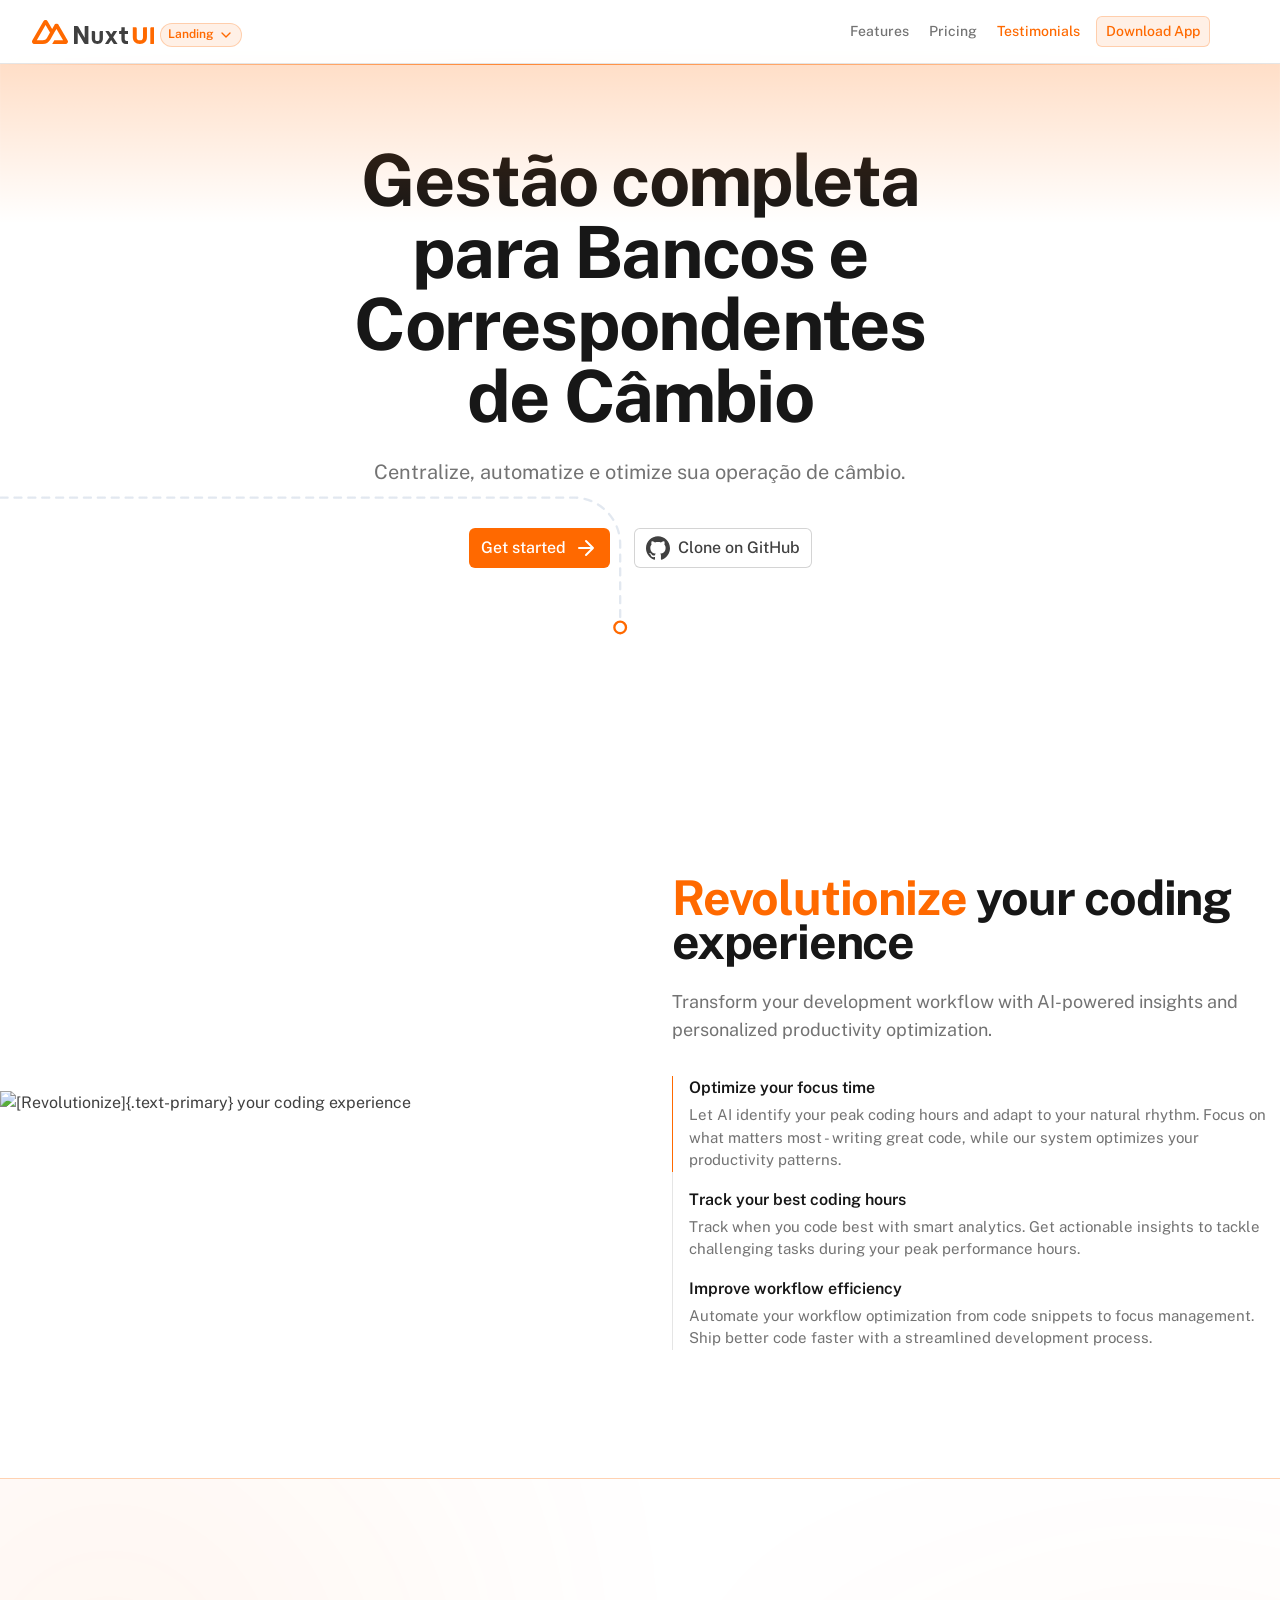
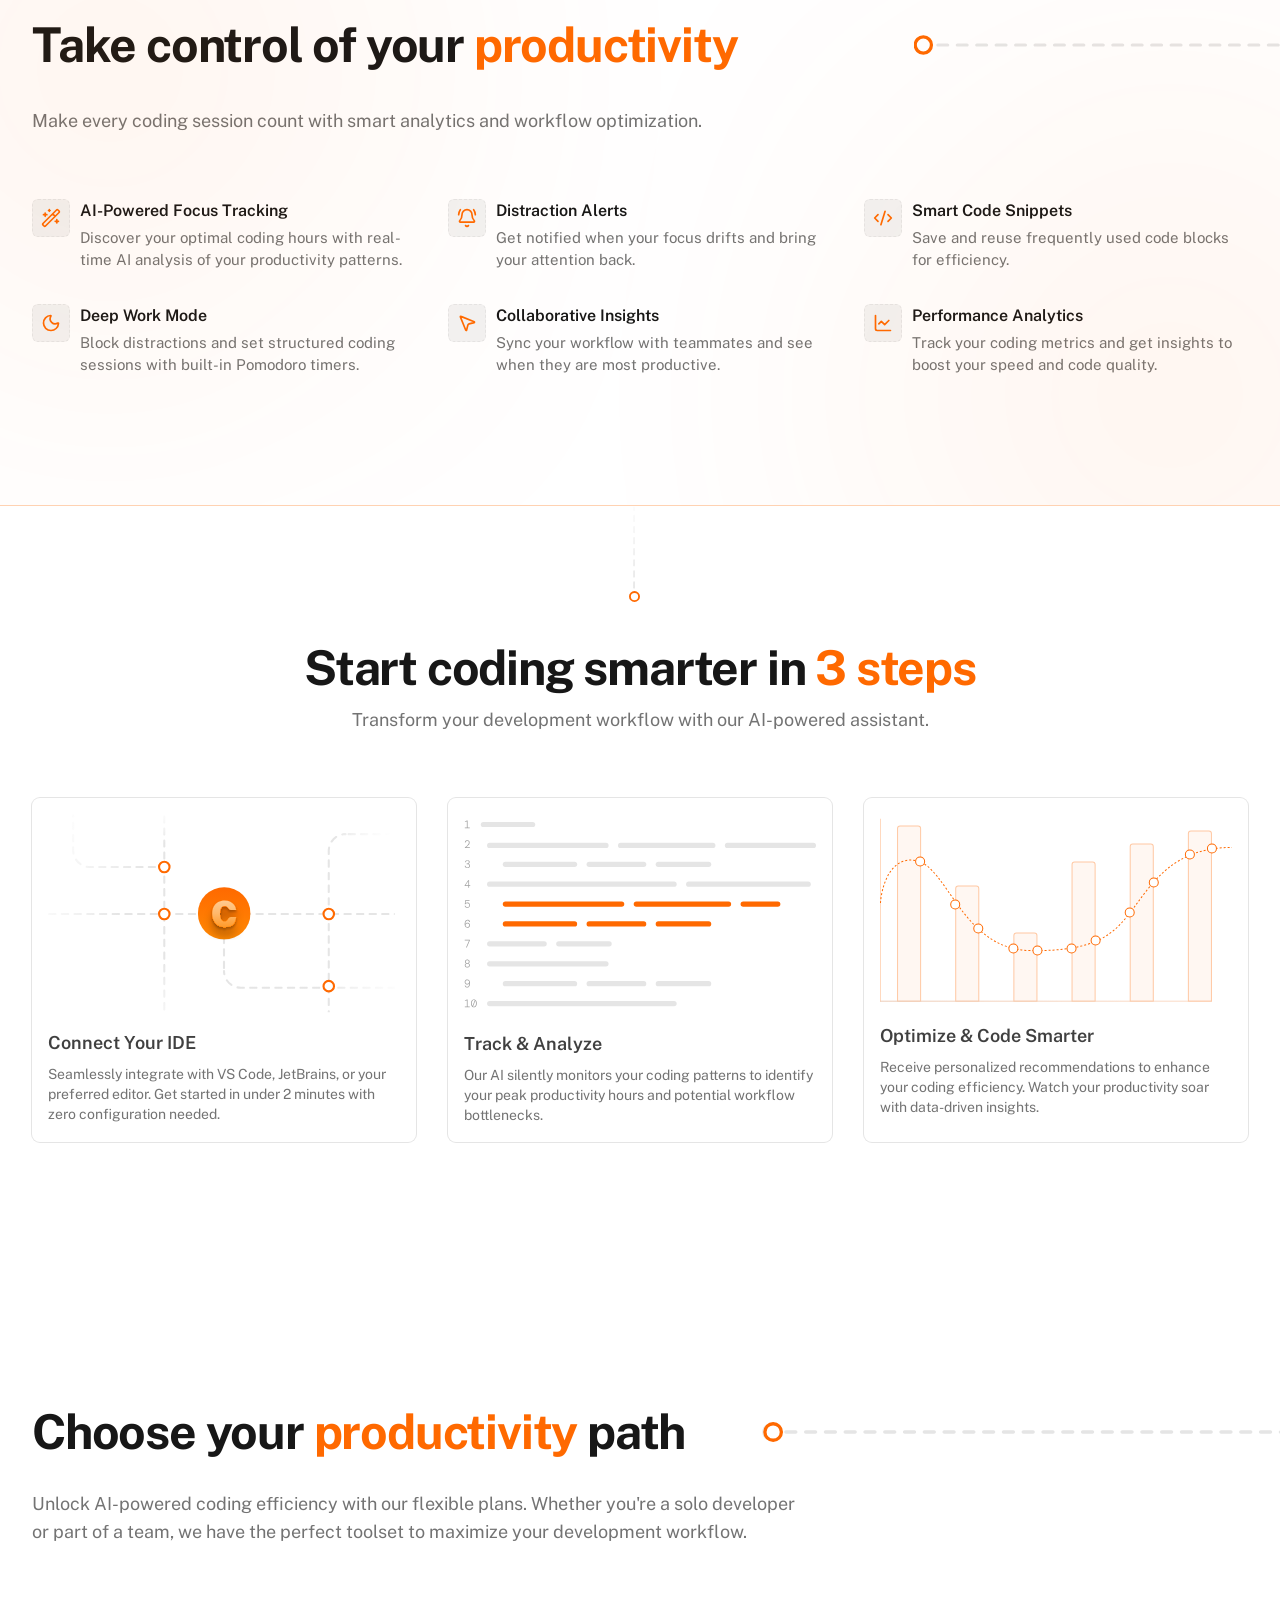
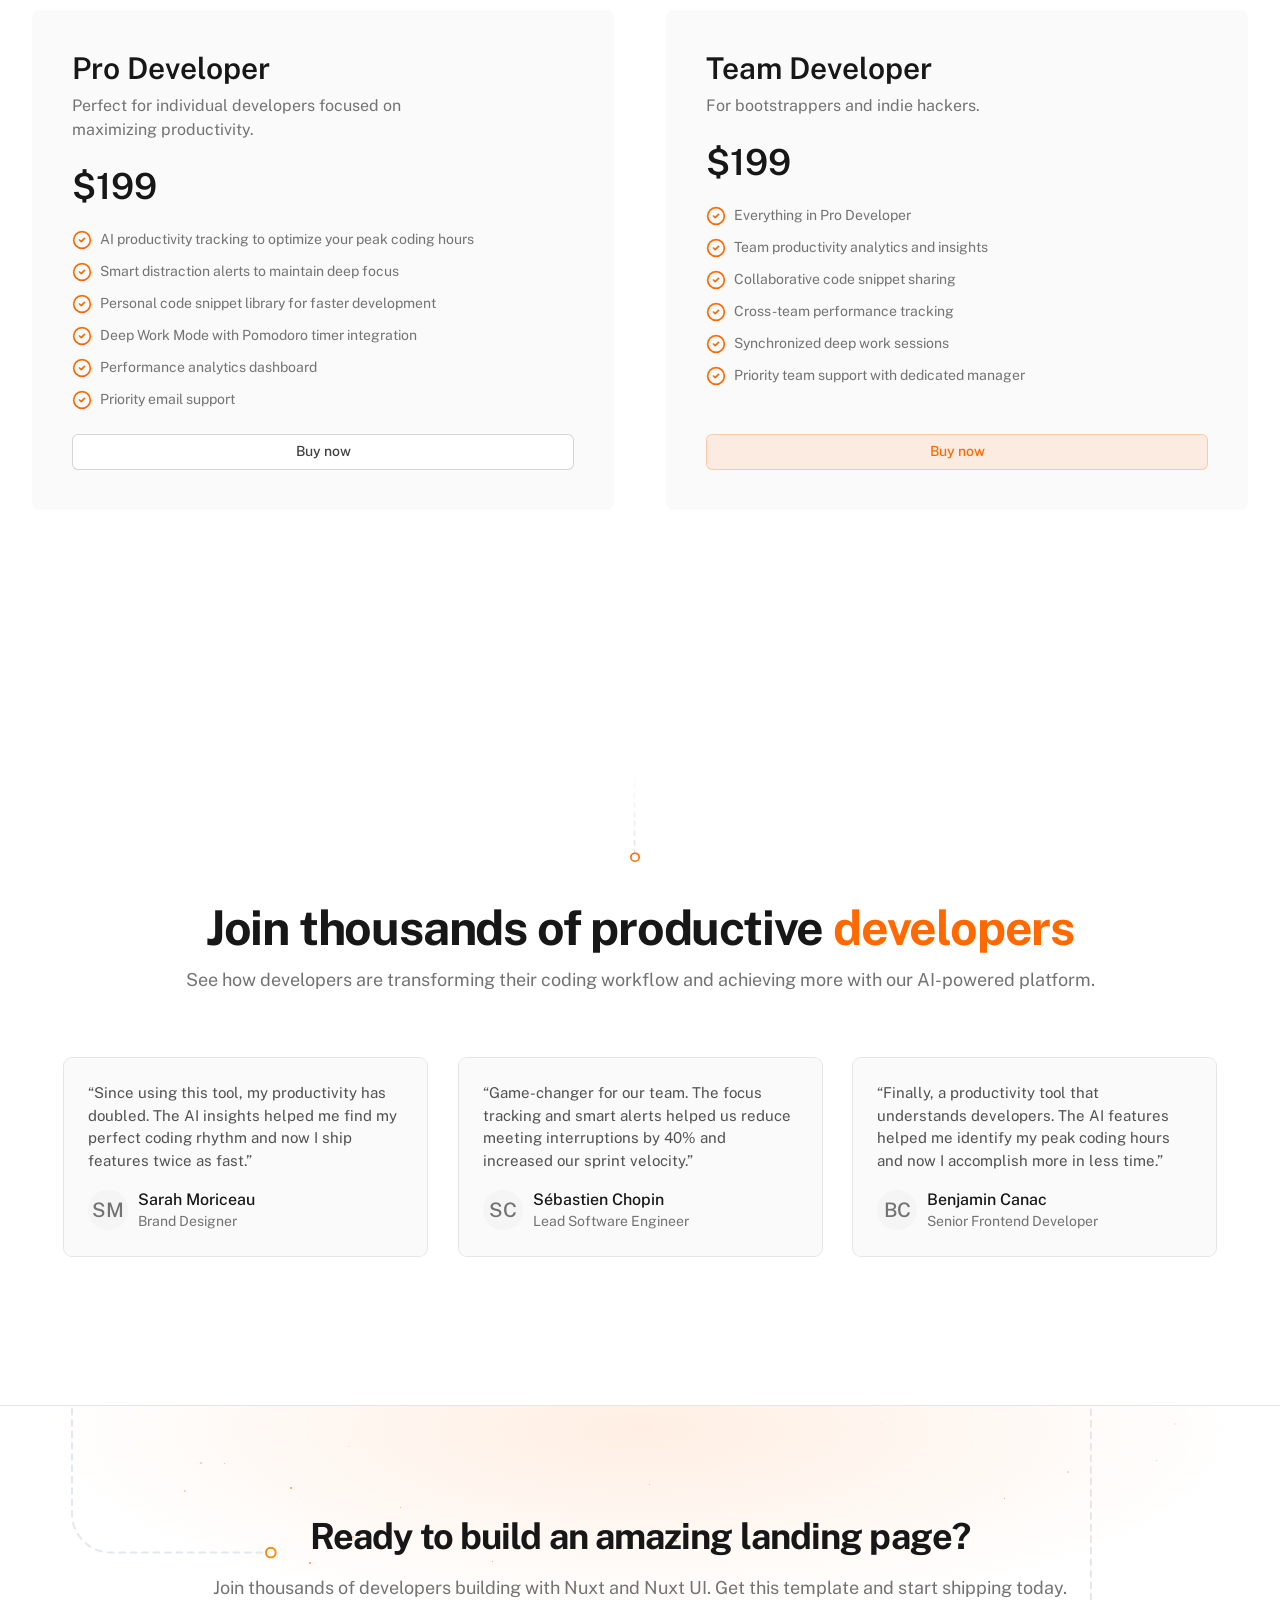
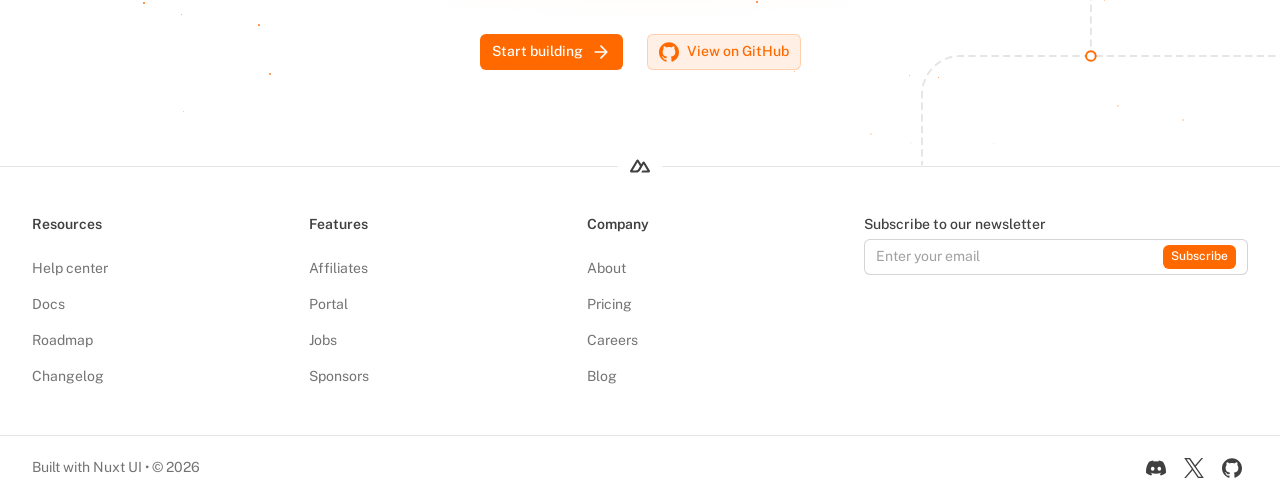
==== commit 8f74ab83: "Deploying to gh-pages from @ pedro-hrs/Landing@38a56c35f6e557c241aeaafa7f26bc9158bdae1f 🚀" ====
--- a/index.html
+++ b/index.html
@@ -94,4 +94,4 @@
   --ui-warning: var(--ui-color-warning-400);
   --ui-error: var(--ui-color-error-400);
   }
-}</style><title>Nuxt Landing Template</title><style>.stars[data-v-ab9f5921]{left:50%;-webkit-mask-image:linear-gradient(180deg,hsla(0,0%,85%,0),hsla(0,0%,85%,.8) 25%,#d9d9d9 50%,hsla(0,0%,85%,.8) 75%,hsla(0,0%,85%,0));mask-image:linear-gradient(180deg,#d9d9d900,#d9d9d9cc 25%,#d9d9d9,#d9d9d9cc 75%,#d9d9d900);-webkit-mask-size:cover;mask-size:cover;transform:translate(-50%)}.star-layer[data-v-ab9f5921]{animation:risingStarsAnimation-ab9f5921 linear infinite;animation-duration:var(--star-duration);will-change:transform}@keyframes risingStarsAnimation-ab9f5921{0%{transform:translateY(0)}to{transform:translateY(-2000px)}}</style><link rel="stylesheet" href="/_nuxt/entry.B9tRh45v.css" crossorigin><style>@layer components {:where(.i-lucide\:arrow-right){display:inline-block;width:1em;height:1em;background-color:currentColor;-webkit-mask-image:var(--svg);mask-image:var(--svg);-webkit-mask-repeat:no-repeat;mask-repeat:no-repeat;-webkit-mask-size:100% 100%;mask-size:100% 100%;--svg:url("data:image/svg+xml,%3Csvg xmlns='http://www.w3.org/2000/svg' viewBox='0 0 24 24' width='24' height='24'%3E%3Cpath fill='none' stroke='black' stroke-linecap='round' stroke-linejoin='round' stroke-width='2' d='M5 12h14m-7-7l7 7l-7 7'/%3E%3C/svg%3E")}:where(.i-lucide\:bell-ring){display:inline-block;width:1em;height:1em;background-color:currentColor;-webkit-mask-image:var(--svg);mask-image:var(--svg);-webkit-mask-repeat:no-repeat;mask-repeat:no-repeat;-webkit-mask-size:100% 100%;mask-size:100% 100%;--svg:url("data:image/svg+xml,%3Csvg xmlns='http://www.w3.org/2000/svg' viewBox='0 0 24 24' width='24' height='24'%3E%3Cpath fill='none' stroke='black' stroke-linecap='round' stroke-linejoin='round' stroke-width='2' d='M10.268 21a2 2 0 0 0 3.464 0M22 8c0-2.3-.8-4.3-2-6M3.262 15.326A1 1 0 0 0 4 17h16a1 1 0 0 0 .74-1.673C19.41 13.956 18 12.499 18 8A6 6 0 0 0 6 8c0 4.499-1.411 5.956-2.738 7.326M4 2C2.8 3.7 2 5.7 2 8'/%3E%3C/svg%3E")}:where(.i-lucide\:chart-line){display:inline-block;width:1em;height:1em;background-color:currentColor;-webkit-mask-image:var(--svg);mask-image:var(--svg);-webkit-mask-repeat:no-repeat;mask-repeat:no-repeat;-webkit-mask-size:100% 100%;mask-size:100% 100%;--svg:url("data:image/svg+xml,%3Csvg xmlns='http://www.w3.org/2000/svg' viewBox='0 0 24 24' width='24' height='24'%3E%3Cg fill='none' stroke='black' stroke-linecap='round' stroke-linejoin='round' stroke-width='2'%3E%3Cpath d='M3 3v16a2 2 0 0 0 2 2h16'/%3E%3Cpath d='m19 9l-5 5l-4-4l-3 3'/%3E%3C/g%3E%3C/svg%3E")}:where(.i-lucide\:chevron-down){display:inline-block;width:1em;height:1em;background-color:currentColor;-webkit-mask-image:var(--svg);mask-image:var(--svg);-webkit-mask-repeat:no-repeat;mask-repeat:no-repeat;-webkit-mask-size:100% 100%;mask-size:100% 100%;--svg:url("data:image/svg+xml,%3Csvg xmlns='http://www.w3.org/2000/svg' viewBox='0 0 24 24' width='24' height='24'%3E%3Cpath fill='none' stroke='black' stroke-linecap='round' stroke-linejoin='round' stroke-width='2' d='m6 9l6 6l6-6'/%3E%3C/svg%3E")}:where(.i-lucide\:circle-check){display:inline-block;width:1em;height:1em;background-color:currentColor;-webkit-mask-image:var(--svg);mask-image:var(--svg);-webkit-mask-repeat:no-repeat;mask-repeat:no-repeat;-webkit-mask-size:100% 100%;mask-size:100% 100%;--svg:url("data:image/svg+xml,%3Csvg xmlns='http://www.w3.org/2000/svg' viewBox='0 0 24 24' width='24' height='24'%3E%3Cg fill='none' stroke='black' stroke-linecap='round' stroke-linejoin='round' stroke-width='2'%3E%3Ccircle cx='12' cy='12' r='10'/%3E%3Cpath d='m9 12l2 2l4-4'/%3E%3C/g%3E%3C/svg%3E")}:where(.i-lucide\:code-xml){display:inline-block;width:1em;height:1em;background-color:currentColor;-webkit-mask-image:var(--svg);mask-image:var(--svg);-webkit-mask-repeat:no-repeat;mask-repeat:no-repeat;-webkit-mask-size:100% 100%;mask-size:100% 100%;--svg:url("data:image/svg+xml,%3Csvg xmlns='http://www.w3.org/2000/svg' viewBox='0 0 24 24' width='24' height='24'%3E%3Cpath fill='none' stroke='black' stroke-linecap='round' stroke-linejoin='round' stroke-width='2' d='m18 16l4-4l-4-4M6 8l-4 4l4 4m8.5-12l-5 16'/%3E%3C/svg%3E")}:where(.i-lucide\:menu){display:inline-block;width:1em;height:1em;background-color:currentColor;-webkit-mask-image:var(--svg);mask-image:var(--svg);-webkit-mask-repeat:no-repeat;mask-repeat:no-repeat;-webkit-mask-size:100% 100%;mask-size:100% 100%;--svg:url("data:image/svg+xml,%3Csvg xmlns='http://www.w3.org/2000/svg' viewBox='0 0 24 24' width='24' height='24'%3E%3Cpath fill='none' stroke='black' stroke-linecap='round' stroke-linejoin='round' stroke-width='2' d='M4 5h16M4 12h16M4 19h16'/%3E%3C/svg%3E")}:where(.i-lucide\:moon){display:inline-block;width:1em;height:1em;background-color:currentColor;-webkit-mask-image:var(--svg);mask-image:var(--svg);-webkit-mask-repeat:no-repeat;mask-repeat:no-repeat;-webkit-mask-size:100% 100%;mask-size:100% 100%;--svg:url("data:image/svg+xml,%3Csvg xmlns='http://www.w3.org/2000/svg' viewBox='0 0 24 24' width='24' height='24'%3E%3Cpath fill='none' stroke='black' stroke-linecap='round' stroke-linejoin='round' stroke-width='2' d='M20.985 12.486a9 9 0 1 1-9.473-9.472c.405-.022.617.46.402.803a6 6 0 0 0 8.268 8.268c.344-.215.825-.004.803.401'/%3E%3C/svg%3E")}:where(.i-lucide\:mouse-pointer-2){display:inline-block;width:1em;height:1em;background-color:currentColor;-webkit-mask-image:var(--svg);mask-image:var(--svg);-webkit-mask-repeat:no-repeat;mask-repeat:no-repeat;-webkit-mask-size:100% 100%;mask-size:100% 100%;--svg:url("data:image/svg+xml,%3Csvg xmlns='http://www.w3.org/2000/svg' viewBox='0 0 24 24' width='24' height='24'%3E%3Cpath fill='none' stroke='black' stroke-linecap='round' stroke-linejoin='round' stroke-width='2' d='M4.037 4.688a.495.495 0 0 1 .651-.651l16 6.5a.5.5 0 0 1-.063.947l-6.124 1.58a2 2 0 0 0-1.438 1.435l-1.579 6.126a.5.5 0 0 1-.947.063z'/%3E%3C/svg%3E")}:where(.i-lucide\:wand-sparkles){display:inline-block;width:1em;height:1em;background-color:currentColor;-webkit-mask-image:var(--svg);mask-image:var(--svg);-webkit-mask-repeat:no-repeat;mask-repeat:no-repeat;-webkit-mask-size:100% 100%;mask-size:100% 100%;--svg:url("data:image/svg+xml,%3Csvg xmlns='http://www.w3.org/2000/svg' viewBox='0 0 24 24' width='24' height='24'%3E%3Cpath fill='none' stroke='black' stroke-linecap='round' stroke-linejoin='round' stroke-width='2' d='m21.64 3.64l-1.28-1.28a1.21 1.21 0 0 0-1.72 0L2.36 18.64a1.21 1.21 0 0 0 0 1.72l1.28 1.28a1.2 1.2 0 0 0 1.72 0L21.64 5.36a1.2 1.2 0 0 0 0-1.72M14 7l3 3M5 6v4m14 4v4M10 2v2M7 8H3m18 8h-4M11 3H9'/%3E%3C/svg%3E")}:where(.i-simple-icons\:discord){display:inline-block;width:1em;height:1em;background-color:currentColor;-webkit-mask-image:var(--svg);mask-image:var(--svg);-webkit-mask-repeat:no-repeat;mask-repeat:no-repeat;-webkit-mask-size:100% 100%;mask-size:100% 100%;--svg:url("data:image/svg+xml,%3Csvg xmlns='http://www.w3.org/2000/svg' viewBox='0 0 24 24' width='24' height='24'%3E%3Cpath fill='black' d='M20.317 4.37a19.8 19.8 0 0 0-4.885-1.515a.074.074 0 0 0-.079.037c-.21.375-.444.864-.608 1.25a18.3 18.3 0 0 0-5.487 0a13 13 0 0 0-.617-1.25a.08.08 0 0 0-.079-.037A19.7 19.7 0 0 0 3.677 4.37a.1.1 0 0 0-.032.027C.533 9.046-.32 13.58.099 18.057a.08.08 0 0 0 .031.057a19.9 19.9 0 0 0 5.993 3.03a.08.08 0 0 0 .084-.028a14 14 0 0 0 1.226-1.994a.076.076 0 0 0-.041-.106a13 13 0 0 1-1.872-.892a.077.077 0 0 1-.008-.128a10 10 0 0 0 .372-.292a.07.07 0 0 1 .077-.01c3.928 1.793 8.18 1.793 12.062 0a.07.07 0 0 1 .078.01q.181.149.373.292a.077.077 0 0 1-.006.127a12.3 12.3 0 0 1-1.873.892a.077.077 0 0 0-.041.107c.36.698.772 1.362 1.225 1.993a.08.08 0 0 0 .084.028a19.8 19.8 0 0 0 6.002-3.03a.08.08 0 0 0 .032-.054c.5-5.177-.838-9.674-3.549-13.66a.06.06 0 0 0-.031-.03M8.02 15.33c-1.182 0-2.157-1.085-2.157-2.419c0-1.333.956-2.419 2.157-2.419c1.21 0 2.176 1.096 2.157 2.42c0 1.333-.956 2.418-2.157 2.418m7.975 0c-1.183 0-2.157-1.085-2.157-2.419c0-1.333.955-2.419 2.157-2.419c1.21 0 2.176 1.096 2.157 2.42c0 1.333-.946 2.418-2.157 2.418'/%3E%3C/svg%3E")}:where(.i-simple-icons\:github){display:inline-block;width:1em;height:1em;background-color:currentColor;-webkit-mask-image:var(--svg);mask-image:var(--svg);-webkit-mask-repeat:no-repeat;mask-repeat:no-repeat;-webkit-mask-size:100% 100%;mask-size:100% 100%;--svg:url("data:image/svg+xml,%3Csvg xmlns='http://www.w3.org/2000/svg' viewBox='0 0 24 24' width='24' height='24'%3E%3Cpath fill='black' d='M12 .297c-6.63 0-12 5.373-12 12c0 5.303 3.438 9.8 8.205 11.385c.6.113.82-.258.82-.577c0-.285-.01-1.04-.015-2.04c-3.338.724-4.042-1.61-4.042-1.61C4.422 18.07 3.633 17.7 3.633 17.7c-1.087-.744.084-.729.084-.729c1.205.084 1.838 1.236 1.838 1.236c1.07 1.835 2.809 1.305 3.495.998c.108-.776.417-1.305.76-1.605c-2.665-.3-5.466-1.332-5.466-5.93c0-1.31.465-2.38 1.235-3.22c-.135-.303-.54-1.523.105-3.176c0 0 1.005-.322 3.3 1.23c.96-.267 1.98-.399 3-.405c1.02.006 2.04.138 3 .405c2.28-1.552 3.285-1.23 3.285-1.23c.645 1.653.24 2.873.12 3.176c.765.84 1.23 1.91 1.23 3.22c0 4.61-2.805 5.625-5.475 5.92c.42.36.81 1.096.81 2.22c0 1.606-.015 2.896-.015 3.286c0 .315.21.69.825.57C20.565 22.092 24 17.592 24 12.297c0-6.627-5.373-12-12-12'/%3E%3C/svg%3E")}:where(.i-simple-icons\:nuxtdotjs){display:inline-block;width:1em;height:1em;background-color:currentColor;-webkit-mask-image:var(--svg);mask-image:var(--svg);-webkit-mask-repeat:no-repeat;mask-repeat:no-repeat;-webkit-mask-size:100% 100%;mask-size:100% 100%;--svg:url("data:image/svg+xml,%3Csvg xmlns='http://www.w3.org/2000/svg' viewBox='0 0 24 24' width='24' height='24'%3E%3Cpath fill='black' d='M13.464 19.83h8.922c.283 0 .562-.073.807-.21a1.6 1.6 0 0 0 .591-.574a1.53 1.53 0 0 0 .216-.783a1.53 1.53 0 0 0-.217-.782L17.792 7.414a1.6 1.6 0 0 0-.591-.573a1.65 1.65 0 0 0-.807-.21c-.283 0-.562.073-.807.21a1.6 1.6 0 0 0-.59.573L13.463 9.99L10.47 4.953a1.6 1.6 0 0 0-.591-.573a1.65 1.65 0 0 0-.807-.21c-.284 0-.562.073-.807.21a1.6 1.6 0 0 0-.591.573L.216 17.481a1.53 1.53 0 0 0-.217.782c0 .275.074.545.216.783a1.6 1.6 0 0 0 .59.574c.246.137.525.21.808.21h5.6c2.22 0 3.856-.946 4.982-2.79l2.733-4.593l1.464-2.457l4.395 7.382h-5.859Zm-6.341-2.46l-3.908-.002l5.858-9.842l2.923 4.921l-1.957 3.29c-.748 1.196-1.597 1.632-2.916 1.632'/%3E%3C/svg%3E")}:where(.i-simple-icons\:x){display:inline-block;width:1em;height:1em;background-color:currentColor;-webkit-mask-image:var(--svg);mask-image:var(--svg);-webkit-mask-repeat:no-repeat;mask-repeat:no-repeat;-webkit-mask-size:100% 100%;mask-size:100% 100%;--svg:url("data:image/svg+xml,%3Csvg xmlns='http://www.w3.org/2000/svg' viewBox='0 0 24 24' width='24' height='24'%3E%3Cpath fill='black' d='M14.234 10.162L22.977 0h-2.072l-7.591 8.824L7.251 0H.258l9.168 13.343L.258 24H2.33l8.016-9.318L16.749 24h6.993zm-2.837 3.299l-.929-1.329L3.076 1.56h3.182l5.965 8.532l.929 1.329l7.754 11.09h-3.182z'/%3E%3C/svg%3E")}}</style><link rel="preload" as="fetch" crossorigin="anonymous" href="/_payload.json?4fe964a8-1acc-4d26-b3f1-e22bb4e009b4"><link rel="modulepreload" as="script" crossorigin href="/_nuxt/CEF9lBga.js"><link rel="modulepreload" as="script" crossorigin href="/_nuxt/C7l5ihYb.js"><link rel="modulepreload" as="script" crossorigin href="/_nuxt/7HPlJIQf.js"><link rel="preload" as="fetch" fetchpriority="low" crossorigin="anonymous" href="/_nuxt/builds/meta/4fe964a8-1acc-4d26-b3f1-e22bb4e009b4.json"><meta name="theme-color" content="white"><link rel="icon" href="/favicon.ico"><meta property="og:image" content="https://ui.nuxt.com/assets/templates/nuxt/landing-light.png"><meta name="twitter:image" content="https://ui.nuxt.com/assets/templates/nuxt/landing-light.png"><meta name="twitter:card" content="summary_large_image"><meta property="og:title" content="Nuxt Landing Template"><meta name="description" content="Boost your coding productivity with AI-driven insights that tell you when and how to code most efficiently."><meta property="og:description" content="Boost your coding productivity with AI-driven insights that tell you when and how to code most efficiently."><script type="module" src="/_nuxt/CEF9lBga.js" crossorigin></script><script>"use strict";(()=>{const t=window,e=document.documentElement,c=["dark","light"],n=getStorageValue("localStorage","nuxt-color-mode")||"system";let i=n==="system"?u():n;const r=e.getAttribute("data-color-mode-forced");r&&(i=r),l(i),t["__NUXT_COLOR_MODE__"]={preference:n,value:i,getColorScheme:u,addColorScheme:l,removeColorScheme:d};function l(o){const s=""+o+"",a="";e.classList?e.classList.add(s):e.className+=" "+s,a&&e.setAttribute("data-"+a,o)}function d(o){const s=""+o+"",a="";e.classList?e.classList.remove(s):e.className=e.className.replace(new RegExp(s,"g"),""),a&&e.removeAttribute("data-"+a)}function f(o){return t.matchMedia("(prefers-color-scheme"+o+")")}function u(){if(t.matchMedia&&f("").media!=="not all"){for(const o of c)if(f(":"+o).matches)return o}return"light"}})();function getStorageValue(t,e){switch(t){case"localStorage":return window.localStorage.getItem(e);case"sessionStorage":return window.sessionStorage.getItem(e);case"cookie":return getCookie(e);default:return null}}function getCookie(t){const c=("; "+window.document.cookie).split("; "+t+"=");if(c.length===2)return c.pop()?.split(";").shift()}</script></head><body><div id="__nuxt" class="isolate"><!--[--><!--[--><!--[--><!--[--><!--[--><!--[--><!----><!----><!----><header class="bg-default/75 backdrop-blur border-b border-default h-(--ui-header-height) sticky top-0 z-50"><!--[--><!--]--><div class="w-full max-w-(--ui-container) mx-auto px-4 sm:px-6 lg:px-8 flex items-center justify-between gap-3 h-full"><!--[--><div class="lg:flex-1 flex items-center gap-1.5"><!----><!--[--><a aria-current="page" href="/" class="router-link-active router-link-exact-active"><svg width="1020" height="200" viewbox="0 0 1020 200" fill="none" xmlns="http://www.w3.org/2000/svg" class="w-auto h-6 shrink-0"><path d="M377 200C379.16 200 381 198.209 381 196V103C381 103 386 112 395 127L434 194C435.785 197.74 439.744 200 443 200H470V50H443C441.202 50 439 51.4941 439 54V148L421 116L385 55C383.248 51.8912 379.479 50 376 50H350V200H377Z" fill="currentColor"></path><path d="M726 92H739C742.314 92 745 89.3137 745 86V60H773V92H800V116H773V159C773 169.5 778.057 174 787 174H800V200H783C759.948 200 745 185.071 745 160V116H726V92Z" fill="currentColor"></path><path d="M591 92V154C591 168.004 585.742 179.809 578 188C570.258 196.191 559.566 200 545 200C530.434 200 518.742 196.191 511 188C503.389 179.809 498 168.004 498 154V92H514C517.412 92 520.769 92.622 523 95C525.231 97.2459 526 98.5652 526 102V154C526 162.059 526.457 167.037 530 171C533.543 174.831 537.914 176 545 176C552.217 176 555.457 174.831 559 171C562.543 167.037 563 162.059 563 154V102C563 98.5652 563.769 96.378 566 94C567.96 91.9107 570.028 91.9599 573 92C573.411 92.0055 574.586 92 575 92H591Z" fill="currentColor"></path><path d="M676 144L710 92H684C680.723 92 677.812 93.1758 676 96L660 120L645 97C643.188 94.1758 639.277 92 636 92H611L645 143L608 200H634C637.25 200 640.182 196.787 642 194L660 167L679 195C680.818 197.787 683.75 200 687 200H713L676 144Z" fill="currentColor"></path><path d="M168 200H279C282.542 200 285.932 198.756 289 197C292.068 195.244 295.23 193.041 297 190C298.77 186.959 300.002 183.51 300 179.999C299.998 176.488 298.773 173.04 297 170.001L222 41C220.23 37.96 218.067 35.7552 215 34C211.933 32.2448 207.542 31 204 31C200.458 31 197.067 32.2448 194 34C190.933 35.7552 188.77 37.96 187 41L168 74L130 9.99764C128.228 6.95784 126.068 3.75491 123 2C119.932 0.245087 116.542 0 113 0C109.458 0 106.068 0.245087 103 2C99.9323 3.75491 96.7717 6.95784 95 9.99764L2 170.001C0.226979 173.04 0.00154312 176.488 1.90993e-06 179.999C-0.0015393 183.51 0.229648 186.959 2 190C3.77035 193.04 6.93245 195.244 10 197C13.0675 198.756 16.4578 200 20 200H90C117.737 200 137.925 187.558 152 164L186 105L204 74L259 168H186L168 200ZM89 168H40L113 42L150 105L125.491 147.725C116.144 163.01 105.488 168 89 168Z" fill="var(--ui-primary)"></path><path d="M958 60.0001H938C933.524 60.0001 929.926 59.9395 927 63C924.074 65.8905 925 67.5792 925 72V141C925 151.372 923.648 156.899 919 162C914.352 166.931 908.468 169 899 169C889.705 169 882.648 166.931 878 162C873.352 156.899 873 151.372 873 141V72.0001C873 67.5793 872.926 65.8906 870 63.0001C867.074 59.9396 863.476 60.0001 859 60.0001H840V141C840 159.023 845.016 173.458 855 184C865.156 194.542 879.893 200 899 200C918.107 200 932.844 194.542 943 184C953.156 173.458 958 159.023 958 141V60.0001Z" fill="var(--ui-primary)"></path><path fill-rule="evenodd" clip-rule="evenodd" d="M1000 60.0233L1020 60V77L1020 128V156.007L1020 181L1020 189.004C1020 192.938 1019.98 194.429 1017 197.001C1014.02 199.725 1009.56 200 1005 200H986.001V181.006L986 130.012V70.0215C986 66.1576 986.016 64.5494 989 62.023C991.819 59.6358 995.437 60.0233 1000 60.0233Z" fill="var(--ui-primary)"></path></svg></a><!--[--><!--[--><!--[--><!--[--><!--[--><button type="button" id="reka-dropdown-menu-trigger-v-0" aria-haspopup="menu" aria-expanded="false" data-state="closed" class="inline-flex items-center disabled:cursor-not-allowed aria-disabled:cursor-not-allowed disabled:opacity-75 aria-disabled:opacity-75 transition-colors px-2 py-1 text-xs gap-1 text-primary ring ring-inset ring-primary/25 bg-primary/10 hover:bg-primary/15 active:bg-primary/15 disabled:bg-primary/10 aria-disabled:bg-primary/10 focus:outline-none focus-visible:ring-2 focus-visible:ring-primary -mb-[6px] font-semibold rounded-full truncate"><!--[--><!--[--><!----><!--]--><!--[--><span class="truncate">Landing</span><!--]--><!--[--><span class="iconify i-lucide:chevron-down shrink-0 size-4 transition-transform duration-200" aria-hidden="true" style=""></span><!--]--><!--]--></button><!--]--><!--]--><!--[--><!----><!--v-if--><!--]--><!--]--><!--]--><!--]--><!--]--></div><div class="hidden lg:flex"><!--[--><!--]--></div><div class="flex items-center justify-end lg:flex-1 gap-1.5"><!--[--><!--[--><!----><!----><nav data-collapsed="false" class="relative gap-1.5 [&amp;&gt;div]:min-w-0 items-center justify-between hidden lg:block" aria-label="Main" data-orientation="horizontal" dir="ltr" data-reka-navigation-menu><!--[--><!--[--><!--]--><!--[--><!--[--><div style="position:relative;"><ul class="isolate min-w-0 flex items-center" data-orientation="horizontal"><!--[--><!--[--><li data-menu-item class="min-w-0 py-2"><!--[--><!--[--><!--[--><a href="#features" data-reka-collection-item class="group relative w-full flex items-center gap-1.5 font-medium text-sm before:absolute before:z-[-1] before:rounded-md focus:outline-none focus-visible:outline-none dark:focus-visible:outline-none focus-visible:before:ring-inset focus-visible:before:ring-2 focus-visible:before:ring-primary px-2.5 py-1.5 before:inset-x-px before:inset-y-0 text-muted hover:text-highlighted transition-colors data-[state=open]:text-highlighted"><!--[--><!--[--><!--[--><!----><!--]--><span class="truncate"><!--[-->Features<!--]--><!----></span><!----><!--]--><!--]--></a><!----><!--]--><!--]--><!----><!--]--></li><li data-menu-item class="min-w-0 py-2"><!--[--><!--[--><!--[--><a href="#pricing" data-reka-collection-item class="group relative w-full flex items-center gap-1.5 font-medium text-sm before:absolute before:z-[-1] before:rounded-md focus:outline-none focus-visible:outline-none dark:focus-visible:outline-none focus-visible:before:ring-inset focus-visible:before:ring-2 focus-visible:before:ring-primary px-2.5 py-1.5 before:inset-x-px before:inset-y-0 text-muted hover:text-highlighted transition-colors data-[state=open]:text-highlighted"><!--[--><!--[--><!--[--><!----><!--]--><span class="truncate"><!--[-->Pricing<!--]--><!----></span><!----><!--]--><!--]--></a><!----><!--]--><!--]--><!----><!--]--></li><li data-menu-item class="min-w-0 py-2"><!--[--><!--[--><!--[--><a href="#testimonials" data-reka-collection-item class="group relative w-full flex items-center gap-1.5 font-medium text-sm before:absolute before:z-[-1] before:rounded-md focus:outline-none focus-visible:outline-none dark:focus-visible:outline-none focus-visible:before:ring-inset focus-visible:before:ring-2 focus-visible:before:ring-primary px-2.5 py-1.5 before:inset-x-px before:inset-y-0 text-muted hover:text-highlighted transition-colors data-[state=open]:text-highlighted"><!--[--><!--[--><!--[--><!----><!--]--><span class="truncate"><!--[-->Testimonials<!--]--><!----></span><!----><!--]--><!--]--></a><!----><!--]--><!--]--><!----><!--]--></li><!--]--><!--]--></ul></div><!----><!--]--><!--]--><!--[--><!--]--><div class="absolute top-full left-0 flex w-full justify-center"><!----><!----></div><!--]--></nav><!--]--><!--[--><!--[--><button type="button" class="rounded-md font-medium items-center disabled:cursor-not-allowed aria-disabled:cursor-not-allowed disabled:opacity-75 aria-disabled:opacity-75 transition-colors px-2.5 py-1.5 text-sm gap-1.5 text-primary ring ring-inset ring-primary/25 bg-primary/10 hover:bg-primary/15 active:bg-primary/15 disabled:bg-primary/10 aria-disabled:bg-primary/10 focus:outline-none focus-visible:ring-2 focus-visible:ring-primary hidden lg:block"><!--[--><!--[--><!----><!--]--><!--[--><span class="truncate">Download App</span><!--]--><!--[--><!----><!--]--><!--]--></button><!--]--><!--]--><!--[--><!--[--><div class="size-8"></div><!--]--><!--]--><!--]--><!--[--><!--[--><!--[--><button type="button" aria-label="Open menu" class="rounded-md font-medium inline-flex items-center disabled:cursor-not-allowed aria-disabled:cursor-not-allowed disabled:opacity-75 aria-disabled:opacity-75 transition-colors text-sm gap-1.5 text-default hover:bg-elevated active:bg-elevated focus:outline-none focus-visible:bg-elevated hover:disabled:bg-transparent dark:hover:disabled:bg-transparent hover:aria-disabled:bg-transparent dark:hover:aria-disabled:bg-transparent p-1.5 lg:hidden -me-1.5"><!--[--><!--[--><span class="iconify i-lucide:menu shrink-0 size-5" aria-hidden="true" style=""></span><!--]--><!--[--><!----><!--]--><!--[--><!----><!--]--><!--]--></button><!--]--><!--]--><!--]--></div><!--]--></div><!--[--><!--]--></header><!--[--><!----><!--v-if--><!--]--><!--]--><div class="min-h-[calc(100vh-var(--ui-header-height))]"><!--[--><div class="relative"><div class="hidden lg:block"><!--[--><img onerror="this.setAttribute(&#39;data-error&#39;, 1)" data-nuxt-img srcset="/_ipx/_/images/light/line-1.svg 1x, /_ipx/_/images/light/line-1.svg 2x" class="dark:hidden absolute pointer-events-none pb-10 left-0 top-0 object-cover h-[650px]" src="/_ipx/_/images/light/line-1.svg"><img onerror="this.setAttribute(&#39;data-error&#39;, 1)" data-nuxt-img srcset="/_ipx/_/images/dark/line-1.svg 1x, /_ipx/_/images/dark/line-1.svg 2x" class="hidden dark:block absolute pointer-events-none pb-10 left-0 top-0 object-cover h-[650px]" src="/_ipx/_/images/dark/line-1.svg"><!--]--></div><div data-orientation="vertical" class="relative isolate"><!--[--><div class="absolute w-full -top-px transition-all text-primary shrink-0 opacity-0 duration-1000"><svg viewBox="0 0 1440 181" fill="none" xmlns="http://www.w3.org/2000/svg" class="pointer-events-none"><mask id="path-1-inside-1_414_5526" fill="white"><path d="M0 0H1440V181H0V0Z"></path></mask><path d="M0 0H1440V181H0V0Z" fill="url(#paint0_linear_414_5526)" fill-opacity="0.22"></path><path d="M0 2H1440V-2H0V2Z" fill="url(#paint1_linear_414_5526)" mask="url(#path-1-inside-1_414_5526)"></path><defs><linearGradient id="paint0_linear_414_5526" x1="720" y1="0" x2="720" y2="181" gradientUnits="userSpaceOnUse"><stop stop-color="currentColor"></stop><stop offset="1" stop-color="currentColor" stop-opacity="0"></stop></linearGradient><linearGradient id="paint1_linear_414_5526" x1="0" y1="90.5" x2="1440" y2="90.5" gradientUnits="userSpaceOnUse"><stop stop-color="currentColor" stop-opacity="0"></stop><stop offset="0.395" stop-color="currentColor"></stop><stop offset="1" stop-color="currentColor" stop-opacity="0"></stop></linearGradient></defs></svg></div><!--]--><div class="w-full max-w-(--ui-container) mx-auto px-4 sm:px-6 lg:px-8 flex flex-col lg:grid py-24 sm:py-32 lg:py-40 gap-16 sm:gap-y-24 md:pt-18 lg:pt-20"><!--[--><div class="text-center"><div class=""><!--[--><!----><h1 class="text-5xl sm:text-7xl text-pretty tracking-tight font-bold text-highlighted max-w-3xl mx-auto"><!--[--><!--[--><div class="">AI-Powered Developer Productivity Platform</div><!--]--><!--]--></h1><div class="text-lg sm:text-xl/8 text-muted text-balance mt-6"><!--[-->Boost your coding productivity with AI-driven insights that tell you when and how to code most efficiently.<!--]--></div><!--]--></div><!----><div class="mt-10"><!--[--><div class="flex flex-wrap gap-x-6 gap-y-3 justify-center"><!--[--><!--[--><!--[--><!--[--><a href="https://ui.nuxt.com/docs/getting-started/installation/nuxt" rel="noopener noreferrer" target="_blank" class="rounded-md font-medium inline-flex items-center disabled:cursor-not-allowed aria-disabled:cursor-not-allowed disabled:opacity-75 aria-disabled:opacity-75 transition-colors px-3 py-2 text-base gap-2 text-inverted bg-primary hover:bg-primary/75 active:bg-primary/75 disabled:bg-primary aria-disabled:bg-primary focus-visible:outline-2 focus-visible:outline-offset-2 focus-visible:outline-primary"><!--[--><!--[--><!----><!--]--><!--[--><span class="truncate">Get started</span><!--]--><!--[--><span class="iconify i-lucide:arrow-right shrink-0 size-6" aria-hidden="true" style=""></span><!--]--><!--]--></a><!--]--><!--]--><!--[--><!--[--><a href="https://github.com/nuxt-ui-templates/landing" rel="noopener noreferrer" target="_blank" class="rounded-md font-medium inline-flex items-center disabled:cursor-not-allowed aria-disabled:cursor-not-allowed disabled:opacity-75 aria-disabled:opacity-75 transition-colors px-3 py-2 text-base gap-2 ring ring-inset ring-accented text-default bg-default hover:bg-elevated active:bg-elevated disabled:bg-default aria-disabled:bg-default focus:outline-none focus-visible:ring-2 focus-visible:ring-inverted"><!--[--><!--[--><span class="iconify i-simple-icons:github shrink-0 size-6" aria-hidden="true" style=""></span><!--]--><!--[--><span class="truncate">Clone on GitHub</span><!--]--><!--[--><!----><!--]--><!--]--></a><!--]--><!--]--><!--]--><!--]--></div><!--]--></div></div><!----><!--]--></div><!--[--><!--]--></div><section data-orientation="horizontal" class="relative isolate"><!--[--><!--]--><div class="w-full px-4 sm:px-6 flex flex-col lg:grid py-16 sm:py-24 lg:py-32 gap-8 sm:gap-16 lg:grid-cols-2 lg:items-center lg:px-0 2xl:px-20 mx-0 max-w-none md:mr-10"><!--[--><div class="lg:order-last"><div class=""><!--[--><!----><!----><h2 class="text-3xl sm:text-4xl lg:text-5xl text-pretty tracking-tight font-bold text-highlighted"><!--[--><!--[--><div class="sm:*:leading-11"><p class="my-5 leading-7 text-pretty"><!--[--><span class="text-primary">Revolutionize</span> your coding experience<!--]--></p></div><!--]--><!--]--></h2><div class="text-base sm:text-lg text-muted text-pretty mt-6"><!--[-->Transform your development workflow with AI-powered insights and personalized productivity optimization.<!--]--></div><!--]--></div><div class="mt-8"><!--[--><ul class="grid gap-0"><!--[--><!--[--><li data-orientation="horizontal" class="relative flex items-start gap-2.5 border-l border-primary pl-4"><!----><div class=""><!----><!--[--><div class="text-base text-pretty font-semibold text-highlighted"><!--[-->Optimize your focus time<!--]--></div><div class="text-[15px] text-pretty text-muted mt-1"><!--[-->Let AI identify your peak coding hours and adapt to your natural rhythm. Focus on what matters most - writing great code, while our system optimizes your productivity patterns.<!--]--></div><!--]--></div></li><li data-orientation="horizontal" class="relative flex items-start gap-2.5 border-l border-default pt-4 pl-4"><!----><div class=""><!----><!--[--><div class="text-base text-pretty font-semibold text-highlighted"><!--[-->Track your best coding hours<!--]--></div><div class="text-[15px] text-pretty text-muted mt-1"><!--[-->Track when you code best with smart analytics. Get actionable insights to tackle challenging tasks during your peak performance hours.<!--]--></div><!--]--></div></li><li data-orientation="horizontal" class="relative flex items-start gap-2.5 border-l border-default pt-4 pl-4"><!----><div class=""><!----><!--[--><div class="text-base text-pretty font-semibold text-highlighted"><!--[-->Improve workflow efficiency<!--]--></div><div class="text-[15px] text-pretty text-muted mt-1"><!--[-->Automate your workflow optimization from code snippets to focus management. Ship better code faster with a streamlined development process.<!--]--></div><!--]--></div></li><!--]--><!--]--></ul><!--]--></div><!----></div><!--[--><img src="/images/macbook.svg" alt="[Revolutionize]{.text-primary} your coding experience" class="hidden lg:block 2xl:hidden left-0 w-full max-w-2xl"><img src="/images/macbook-mobile.svg" alt="[Revolutionize]{.text-primary} your coding experience" class="block lg:hidden 2xl:block 2xl:w-full 2xl:max-w-2xl"><!--]--><!--]--></div><!--[--><!--]--></section><div data-orientation="horizontal" role="separator" class="flex items-center align-center text-center w-full flex-row"><!--[--><!--[--><div class="w-full border-solid border-t border-primary/30"></div><!----><!--]--><!--]--></div><section data-orientation="vertical" class="isolate relative overflow-hidden" id="features"><!--[--><!--]--><div class="w-full max-w-(--ui-container) mx-auto px-4 sm:px-6 lg:px-8 flex flex-col lg:grid py-16 sm:py-24 lg:py-32 gap-8 sm:gap-16"><!--[--><div class=""><div class=""><!--[--><!----><!----><h2 class="text-3xl sm:text-4xl lg:text-5xl text-pretty tracking-tight font-bold text-highlighted text-left @container relative flex"><!--[--><!--[--><div class="*:leading-9"><p class="my-5 leading-7 text-pretty"><!--[-->Take control of your <span class="text-primary">productivity</span><!--]--></p></div><!--]--><div class="hidden @min-[1020px]:block"><!--[--><img onerror="this.setAttribute(&#39;data-error&#39;, 1)" data-nuxt-img srcset="/_ipx/_/images/light/line-2.svg 1x, /_ipx/_/images/light/line-2.svg 2x" class="dark:hidden absolute top-0 right-0 size-full transform scale-95 translate-x-[70%]" src="/_ipx/_/images/light/line-2.svg"><img onerror="this.setAttribute(&#39;data-error&#39;, 1)" data-nuxt-img srcset="/_ipx/_/images/dark/line-2.svg 1x, /_ipx/_/images/dark/line-2.svg 2x" class="hidden dark:block absolute top-0 right-0 size-full transform scale-95 translate-x-[70%]" src="/_ipx/_/images/dark/line-2.svg"><!--]--></div><!--]--></h2><div class="text-base sm:text-lg text-muted text-balance mt-6 text-left"><!--[-->Make every coding session count with smart analytics and workflow optimization.<!--]--></div><!--]--></div><div class="mt-16"><!--[--><ul class="grid sm:grid-cols-2 lg:grid-cols-3 gap-8"><!--[--><!--[--><li data-orientation="horizontal" class="relative flex items-start gap-2.5"><div class="inline-flex items-center justify-center bg-accented/50 p-2 rounded-md border border-muted border-dashed"><!--[--><span class="iconify i-lucide:wand-sparkles size-5 shrink-0 text-primary" aria-hidden="true" style=""></span><!--]--></div><div class=""><!----><!--[--><div class="text-base text-pretty font-semibold text-highlighted"><!--[-->AI-Powered Focus Tracking<!--]--></div><div class="text-[15px] text-pretty text-muted mt-1"><!--[-->Discover your optimal coding hours with real-time AI analysis of your productivity patterns.<!--]--></div><!--]--></div></li><li data-orientation="horizontal" class="relative flex items-start gap-2.5"><div class="inline-flex items-center justify-center bg-accented/50 p-2 rounded-md border border-muted border-dashed"><!--[--><span class="iconify i-lucide:bell-ring size-5 shrink-0 text-primary" aria-hidden="true" style=""></span><!--]--></div><div class=""><!----><!--[--><div class="text-base text-pretty font-semibold text-highlighted"><!--[-->Distraction Alerts<!--]--></div><div class="text-[15px] text-pretty text-muted mt-1"><!--[-->Get notified when your focus drifts and bring your attention back.<!--]--></div><!--]--></div></li><li data-orientation="horizontal" class="relative flex items-start gap-2.5"><div class="inline-flex items-center justify-center bg-accented/50 p-2 rounded-md border border-muted border-dashed"><!--[--><span class="iconify i-lucide:code-xml size-5 shrink-0 text-primary" aria-hidden="true" style=""></span><!--]--></div><div class=""><!----><!--[--><div class="text-base text-pretty font-semibold text-highlighted"><!--[-->Smart Code Snippets<!--]--></div><div class="text-[15px] text-pretty text-muted mt-1"><!--[-->Save and reuse frequently used code blocks for efficiency.<!--]--></div><!--]--></div></li><li data-orientation="horizontal" class="relative flex items-start gap-2.5"><div class="inline-flex items-center justify-center bg-accented/50 p-2 rounded-md border border-muted border-dashed"><!--[--><span class="iconify i-lucide:moon size-5 shrink-0 text-primary" aria-hidden="true" style=""></span><!--]--></div><div class=""><!----><!--[--><div class="text-base text-pretty font-semibold text-highlighted"><!--[-->Deep Work Mode<!--]--></div><div class="text-[15px] text-pretty text-muted mt-1"><!--[-->Block distractions and set structured coding sessions with built-in Pomodoro timers.<!--]--></div><!--]--></div></li><li data-orientation="horizontal" class="relative flex items-start gap-2.5"><div class="inline-flex items-center justify-center bg-accented/50 p-2 rounded-md border border-muted border-dashed"><!--[--><span class="iconify i-lucide:mouse-pointer-2 size-5 shrink-0 text-primary" aria-hidden="true" style=""></span><!--]--></div><div class=""><!----><!--[--><div class="text-base text-pretty font-semibold text-highlighted"><!--[-->Collaborative Insights<!--]--></div><div class="text-[15px] text-pretty text-muted mt-1"><!--[-->Sync your workflow with teammates and see when they are most productive.<!--]--></div><!--]--></div></li><li data-orientation="horizontal" class="relative flex items-start gap-2.5"><div class="inline-flex items-center justify-center bg-accented/50 p-2 rounded-md border border-muted border-dashed"><!--[--><span class="iconify i-lucide:chart-line size-5 shrink-0 text-primary" aria-hidden="true" style=""></span><!--]--></div><div class=""><!----><!--[--><div class="text-base text-pretty font-semibold text-highlighted"><!--[-->Performance Analytics<!--]--></div><div class="text-[15px] text-pretty text-muted mt-1"><!--[-->Track your coding metrics and get insights to boost your speed and code quality.<!--]--></div><!--]--></div></li><!--]--><!--]--></ul><!--]--></div><!----></div><!--[--><div class="absolute rounded-full -left-10 top-10 size-[300px] z-10 bg-primary opacity-30 blur-[200px]"></div><div class="absolute rounded-full -right-10 -bottom-10 size-[300px] z-10 bg-primary opacity-30 blur-[200px]"></div><!--]--><!--]--></div><!--[--><!--]--></section><div data-orientation="horizontal" role="separator" class="flex items-center align-center text-center w-full flex-row"><!--[--><!--[--><div class="w-full border-solid border-t border-primary/30"></div><!----><!--]--><!--]--></div><section data-orientation="vertical" class="isolate relative overflow-hidden" id="steps"><!--[--><!--]--><div class="w-full max-w-(--ui-container) mx-auto px-4 sm:px-6 lg:px-8 flex flex-col lg:grid py-16 sm:py-24 lg:py-32 gap-8 sm:gap-16"><!--[--><div class=""><div class=""><!--[--><!----><div class="mb-3 justify-center"><!--[--><!--[--><img onerror="this.setAttribute(&#39;data-error&#39;, 1)" data-nuxt-img srcset="/_ipx/_/images/light/line-3.svg 1x, /_ipx/_/images/light/line-3.svg 2x" class="dark:hidden absolute -top-10 sm:top-0 right-1/2 h-24" src="/_ipx/_/images/light/line-3.svg"><img onerror="this.setAttribute(&#39;data-error&#39;, 1)" data-nuxt-img srcset="/_ipx/_/images/dark/line-3.svg 1x, /_ipx/_/images/dark/line-3.svg 2x" class="hidden dark:block absolute -top-10 sm:top-0 right-1/2 h-24" src="/_ipx/_/images/dark/line-3.svg"><!--]--><!--]--></div><h2 class="text-3xl sm:text-4xl lg:text-5xl text-pretty tracking-tight font-bold text-highlighted text-center"><!--[--><!--[--><div class=""><p class="my-5 leading-7 text-pretty"><!--[-->Start coding smarter in <span class="text-primary">3 steps</span><!--]--></p></div><!--]--><!--]--></h2><div class="text-base sm:text-lg text-muted text-center text-balance mt-6"><!--[-->Transform your development workflow with our AI-powered assistant.<!--]--></div><!--]--></div><div class="mt-16"><!--[--><ul class="grid sm:grid-cols-2 lg:grid-cols-3 gap-8"><!--[--><!--[--><div data-orientation="vertical" class="relative flex rounded-lg bg-default ring ring-default group" style=""><!----><div class="relative flex flex-col flex-1 lg:grid gap-x-8 gap-y-4 p-4 sm:p-4"><!----><!--[--><!--[--><img onerror="this.setAttribute(&#39;data-error&#39;, 1)" alt="Connect Your IDE" data-nuxt-img srcset="/_ipx/_/images/light/connect.svg 1x, /_ipx/_/images/light/connect.svg 2x" class="dark:hidden size-full" src="/_ipx/_/images/light/connect.svg"><img onerror="this.setAttribute(&#39;data-error&#39;, 1)" alt="Connect Your IDE" data-nuxt-img srcset="/_ipx/_/images/dark/connect.svg 1x, /_ipx/_/images/dark/connect.svg 2x" class="hidden dark:block size-full" src="/_ipx/_/images/dark/connect.svg"><!--]--><div class="flex flex-col gap-2"><span class="text-lg font-semibold">Connect Your IDE</span><span class="text-sm text-muted">Seamlessly integrate with VS Code, JetBrains, or your preferred editor. Get started in under 2 minutes with zero configuration needed.</span></div><!--]--></div><!----></div><div data-orientation="vertical" class="relative flex rounded-lg bg-default ring ring-default group" style=""><!----><div class="relative flex flex-col flex-1 lg:grid gap-x-8 gap-y-4 p-4 sm:p-4"><!----><!--[--><!--[--><img onerror="this.setAttribute(&#39;data-error&#39;, 1)" alt="Track &amp; Analyze" data-nuxt-img srcset="/_ipx/_/images/light/optimize.svg 1x, /_ipx/_/images/light/optimize.svg 2x" class="dark:hidden size-full" src="/_ipx/_/images/light/optimize.svg"><img onerror="this.setAttribute(&#39;data-error&#39;, 1)" alt="Track &amp; Analyze" data-nuxt-img srcset="/_ipx/_/images/dark/optimize.svg 1x, /_ipx/_/images/dark/optimize.svg 2x" class="hidden dark:block size-full" src="/_ipx/_/images/dark/optimize.svg"><!--]--><div class="flex flex-col gap-2"><span class="text-lg font-semibold">Track &amp; Analyze</span><span class="text-sm text-muted">Our AI silently monitors your coding patterns to identify your peak productivity hours and potential workflow bottlenecks.</span></div><!--]--></div><!----></div><div data-orientation="vertical" class="relative flex rounded-lg bg-default ring ring-default group" style=""><!----><div class="relative flex flex-col flex-1 lg:grid gap-x-8 gap-y-4 p-4 sm:p-4"><!----><!--[--><!--[--><img onerror="this.setAttribute(&#39;data-error&#39;, 1)" alt="Optimize &amp; Code Smarter" data-nuxt-img srcset="/_ipx/_/images/light/track.svg 1x, /_ipx/_/images/light/track.svg 2x" class="dark:hidden size-full" src="/_ipx/_/images/light/track.svg"><img onerror="this.setAttribute(&#39;data-error&#39;, 1)" alt="Optimize &amp; Code Smarter" data-nuxt-img srcset="/_ipx/_/images/dark/track.svg 1x, /_ipx/_/images/dark/track.svg 2x" class="hidden dark:block size-full" src="/_ipx/_/images/dark/track.svg"><!--]--><div class="flex flex-col gap-2"><span class="text-lg font-semibold">Optimize &amp; Code Smarter</span><span class="text-sm text-muted">Receive personalized recommendations to enhance your coding efficiency. Watch your productivity soar with data-driven insights.</span></div><!--]--></div><!----></div><!--]--><!--]--></ul><!--]--></div><!----></div><!----><!--]--></div><!--[--><!--]--></section><section data-orientation="vertical" class="relative isolate mb-32 overflow-hidden" id="pricing"><!--[--><!--]--><div class="w-full max-w-(--ui-container) mx-auto px-4 sm:px-6 lg:px-8 flex flex-col lg:grid py-16 sm:py-24 lg:py-32 gap-8 sm:gap-16"><!--[--><div class=""><div class=""><!--[--><!----><!----><h2 class="text-3xl sm:text-4xl lg:text-5xl text-pretty tracking-tight font-bold text-highlighted text-left @container relative"><!--[--><!--[--><div class=""><p class="my-5 leading-7 text-pretty"><!--[-->Choose your <span class="text-primary">productivity</span> path<!--]--></p></div><!--]--><div class="hidden @min-[1120px]:block"><!--[--><img onerror="this.setAttribute(&#39;data-error&#39;, 1)" data-nuxt-img srcset="/_ipx/_/images/light/line-4.svg 1x, /_ipx/_/images/light/line-4.svg 2x" class="dark:hidden absolute top-0 right-0 size-full transform translate-x-[60%]" src="/_ipx/_/images/light/line-4.svg"><img onerror="this.setAttribute(&#39;data-error&#39;, 1)" data-nuxt-img srcset="/_ipx/_/images/dark/line-4.svg 1x, /_ipx/_/images/dark/line-4.svg 2x" class="hidden dark:block absolute top-0 right-0 size-full transform translate-x-[60%]" src="/_ipx/_/images/dark/line-4.svg"><!--]--></div><!--]--></h2><div class="text-base sm:text-lg text-muted text-balance mt-6 text-left"><!--[-->Unlock AI-powered coding efficiency with our flexible plans. Whether you&#39;re a solo developer or part of a team, we have the perfect toolset to maximize your development workflow.<!--]--></div><!--]--></div><!----><!----></div><!--[--><div data-orientation="horizontal" class="flex flex-col gap-y-8 lg:grid lg:grid-cols-[repeat(var(--count),minmax(0,1fr))] gap-x-8 lg:gap-x-13" style="--count:2;"><!--[--><!--[--><!--[--><!----><div data-orientation="vertical" class="relative grid rounded-lg p-6 lg:p-8 xl:p-10 gap-6 bg-elevated/50"><!----><div class="flex flex-col min-w-0"><!--[--><div class="flex items-center gap-3"><div class="text-highlighted text-2xl sm:text-3xl text-pretty font-semibold"><!--[-->Pro Developer<!--]--></div><!--[--><!----><!--]--></div><div class="text-muted text-base text-pretty mt-2"><!--[-->Perfect for individual developers focused on maximizing productivity.<!--]--></div><div class="flex items-center gap-1 mt-6"><!----><div class="text-highlighted text-3xl sm:text-4xl font-semibold"><!--[-->$199<!--]--></div><!----></div><ul class="flex flex-col gap-3 flex-1 mt-6 grow-0"><!--[--><!--[--><li class="flex items-center gap-2 min-w-0"><span class="iconify i-lucide:circle-check size-5 shrink-0 text-primary" aria-hidden="true" style=""></span><span class="text-muted text-sm truncate">AI productivity tracking to optimize your peak coding hours</span></li><li class="flex items-center gap-2 min-w-0"><span class="iconify i-lucide:circle-check size-5 shrink-0 text-primary" aria-hidden="true" style=""></span><span class="text-muted text-sm truncate">Smart distraction alerts to maintain deep focus</span></li><li class="flex items-center gap-2 min-w-0"><span class="iconify i-lucide:circle-check size-5 shrink-0 text-primary" aria-hidden="true" style=""></span><span class="text-muted text-sm truncate">Personal code snippet library for faster development</span></li><li class="flex items-center gap-2 min-w-0"><span class="iconify i-lucide:circle-check size-5 shrink-0 text-primary" aria-hidden="true" style=""></span><span class="text-muted text-sm truncate">Deep Work Mode with Pomodoro timer integration</span></li><li class="flex items-center gap-2 min-w-0"><span class="iconify i-lucide:circle-check size-5 shrink-0 text-primary" aria-hidden="true" style=""></span><span class="text-muted text-sm truncate">Performance analytics dashboard</span></li><li class="flex items-center gap-2 min-w-0"><span class="iconify i-lucide:circle-check size-5 shrink-0 text-primary" aria-hidden="true" style=""></span><span class="text-muted text-sm truncate">Priority email support</span></li><!--]--><!--]--></ul><!--]--></div><div class="flex flex-col gap-6 items-center justify-end"><!--[--><!----><!----><!--[--><!--[--><!--[--><a href="#" class="rounded-md font-medium inline-flex items-center disabled:cursor-not-allowed aria-disabled:cursor-not-allowed disabled:opacity-75 aria-disabled:opacity-75 transition-colors px-3 py-2 text-sm gap-2 w-full justify-center ring ring-inset ring-accented text-default bg-default hover:bg-elevated active:bg-elevated disabled:bg-default aria-disabled:bg-default focus:outline-none focus-visible:ring-2 focus-visible:ring-inverted"><!--[--><!--[--><!----><!--]--><!--[--><span class="truncate">Buy now</span><!--]--><!--[--><!----><!--]--><!--]--></a><!--]--><!--]--><!--]--><!----><!--]--></div></div><!--]--><!--[--><!----><div data-orientation="vertical" class="relative grid rounded-lg p-6 lg:p-8 xl:p-10 gap-6 bg-elevated/50"><!----><div class="flex flex-col min-w-0"><!--[--><div class="flex items-center gap-3"><div class="text-highlighted text-2xl sm:text-3xl text-pretty font-semibold"><!--[-->Team Developer<!--]--></div><!--[--><!----><!--]--></div><div class="text-muted text-base text-pretty mt-2"><!--[-->For bootstrappers and indie hackers.<!--]--></div><div class="flex items-center gap-1 mt-6"><!----><div class="text-highlighted text-3xl sm:text-4xl font-semibold"><!--[-->$199<!--]--></div><!----></div><ul class="flex flex-col gap-3 flex-1 mt-6 grow-0"><!--[--><!--[--><li class="flex items-center gap-2 min-w-0"><span class="iconify i-lucide:circle-check size-5 shrink-0 text-primary" aria-hidden="true" style=""></span><span class="text-muted text-sm truncate">Everything in Pro Developer</span></li><li class="flex items-center gap-2 min-w-0"><span class="iconify i-lucide:circle-check size-5 shrink-0 text-primary" aria-hidden="true" style=""></span><span class="text-muted text-sm truncate">Team productivity analytics and insights</span></li><li class="flex items-center gap-2 min-w-0"><span class="iconify i-lucide:circle-check size-5 shrink-0 text-primary" aria-hidden="true" style=""></span><span class="text-muted text-sm truncate">Collaborative code snippet sharing</span></li><li class="flex items-center gap-2 min-w-0"><span class="iconify i-lucide:circle-check size-5 shrink-0 text-primary" aria-hidden="true" style=""></span><span class="text-muted text-sm truncate">Cross-team performance tracking</span></li><li class="flex items-center gap-2 min-w-0"><span class="iconify i-lucide:circle-check size-5 shrink-0 text-primary" aria-hidden="true" style=""></span><span class="text-muted text-sm truncate">Synchronized deep work sessions</span></li><li class="flex items-center gap-2 min-w-0"><span class="iconify i-lucide:circle-check size-5 shrink-0 text-primary" aria-hidden="true" style=""></span><span class="text-muted text-sm truncate">Priority team support with dedicated manager</span></li><!--]--><!--]--></ul><!--]--></div><div class="flex flex-col gap-6 items-center justify-end"><!--[--><!----><!----><!--[--><!--[--><!--[--><a href="#" class="rounded-md font-medium inline-flex items-center disabled:cursor-not-allowed aria-disabled:cursor-not-allowed disabled:opacity-75 aria-disabled:opacity-75 transition-colors px-3 py-2 text-sm gap-2 w-full justify-center text-primary ring ring-inset ring-primary/25 bg-primary/10 hover:bg-primary/15 active:bg-primary/15 disabled:bg-primary/10 aria-disabled:bg-primary/10 focus:outline-none focus-visible:ring-2 focus-visible:ring-primary"><!--[--><!--[--><!----><!--]--><!--[--><span class="truncate">Buy now</span><!--]--><!--[--><!----><!--]--><!--]--></a><!--]--><!--]--><!--]--><!----><!--]--></div></div><!--]--><!--]--><!--]--></div><!--]--><!--]--></div><!--[--><!--]--></section><section data-orientation="vertical" class="relative isolate" id="testimonials"><!--[--><!--]--><div class="w-full max-w-(--ui-container) mx-auto px-4 sm:px-6 lg:px-8 flex flex-col lg:grid py-16 sm:py-24 lg:py-32 gap-8 sm:gap-16"><!--[--><div class=""><div class=""><!--[--><!----><div class="mb-3 justify-center"><!--[--><!--[--><img onerror="this.setAttribute(&#39;data-error&#39;, 1)" data-nuxt-img srcset="/_ipx/_/images/light/line-5.svg 1x, /_ipx/_/images/light/line-5.svg 2x" class="dark:hidden absolute -top-10 sm:top-0 right-1/2 h-24" src="/_ipx/_/images/light/line-5.svg"><img onerror="this.setAttribute(&#39;data-error&#39;, 1)" data-nuxt-img srcset="/_ipx/_/images/dark/line-5.svg 1x, /_ipx/_/images/dark/line-5.svg 2x" class="hidden dark:block absolute -top-10 sm:top-0 right-1/2 h-24" src="/_ipx/_/images/dark/line-5.svg"><!--]--><!--]--></div><h2 class="text-3xl sm:text-4xl lg:text-5xl text-pretty tracking-tight font-bold text-highlighted text-center"><!--[--><!--[--><div class=""><p class="my-5 leading-7 text-pretty"><!--[-->Join thousands of productive <span class="text-primary">developers</span><!--]--></p></div><!--]--><!--]--></h2><div class="text-base sm:text-lg text-muted text-center text-balance mt-6"><!--[-->See how developers are transforming their coding workflow and achieving more with our AI-powered platform.<!--]--></div><!--]--></div><!----><!----></div><!--[--><div class="w-full max-w-(--ui-container) mx-auto px-4 sm:px-6 lg:px-8"><!--[--><div class="relative column-1 md:columns-2 lg:columns-3 gap-8 space-y-8 *:break-inside-avoid-column *:will-change-transform xl:columns-3"><!--[--><!--[--><div data-orientation="vertical" class="relative flex rounded-lg bg-elevated/50 ring ring-default" style=""><!----><div class="relative flex flex-col flex-1 lg:grid gap-x-8 gap-y-4 p-4 sm:p-6"><div class="flex flex-col flex-1 items-start"><!----><!----><div class="flex-1"><!--[--><!----><div class="text-[15px] text-pretty text-toned before:content-[open-quote] after:content-[close-quote]"><!--[-->Since using this tool, my productivity has doubled. The AI insights helped me find my perfect coding rhythm and now I ship features twice as fast.<!--]--></div><!--]--></div><div class="pt-4 mt-auto"><!--[--><div data-orientation="horizontal" class="relative group/user flex items-center gap-2.5"><!--[--><span class="inline-flex items-center justify-center select-none rounded-full align-middle bg-elevated size-10 text-xl shrink-0" style=""><img onerror="this.setAttribute(&#39;data-error&#39;, 1)" width="40" height="40" alt="Sarah Moriceau" data-nuxt-img srcset="https://ipx.nuxt.com/f_auto,s_192x192/gh_avatar/SarahM19 1x, https://ipx.nuxt.com/f_auto,s_192x192/gh_avatar/SarahM19 2x" class="h-full w-full rounded-[inherit] object-cover" src="https://ipx.nuxt.com/f_auto,s_192x192/gh_avatar/SarahM19"></span><!--]--><div class=""><!----><!--[--><p class="font-medium text-highlighted text-base"><!--[-->Sarah Moriceau<!--]--></p><p class="text-muted text-sm"><!--[-->Brand Designer<!--]--></p><!--]--></div></div><!--]--></div></div><!--[--><!--]--></div><!----></div><div data-orientation="vertical" class="relative flex rounded-lg bg-elevated/50 ring ring-default" style=""><!----><div class="relative flex flex-col flex-1 lg:grid gap-x-8 gap-y-4 p-4 sm:p-6"><div class="flex flex-col flex-1 items-start"><!----><!----><div class="flex-1"><!--[--><!----><div class="text-[15px] text-pretty text-toned before:content-[open-quote] after:content-[close-quote]"><!--[-->Game-changer for our team. The focus tracking and smart alerts helped us reduce meeting interruptions by 40% and increased our sprint velocity.<!--]--></div><!--]--></div><div class="pt-4 mt-auto"><!--[--><div data-orientation="horizontal" class="relative group/user flex items-center gap-2.5"><!--[--><span class="inline-flex items-center justify-center select-none rounded-full align-middle bg-elevated size-10 text-xl shrink-0" style=""><img onerror="this.setAttribute(&#39;data-error&#39;, 1)" width="40" height="40" alt="Sébastien Chopin" data-nuxt-img srcset="https://ipx.nuxt.com/f_auto,s_192x192/gh_avatar/atinux 1x, https://ipx.nuxt.com/f_auto,s_192x192/gh_avatar/atinux 2x" class="h-full w-full rounded-[inherit] object-cover" src="https://ipx.nuxt.com/f_auto,s_192x192/gh_avatar/atinux"></span><!--]--><div class=""><!----><!--[--><p class="font-medium text-highlighted text-base"><!--[-->Sébastien Chopin<!--]--></p><p class="text-muted text-sm"><!--[-->Lead Software Engineer<!--]--></p><!--]--></div></div><!--]--></div></div><!--[--><!--]--></div><!----></div><div data-orientation="vertical" class="relative flex rounded-lg bg-elevated/50 ring ring-default" style=""><!----><div class="relative flex flex-col flex-1 lg:grid gap-x-8 gap-y-4 p-4 sm:p-6"><div class="flex flex-col flex-1 items-start"><!----><!----><div class="flex-1"><!--[--><!----><div class="text-[15px] text-pretty text-toned before:content-[open-quote] after:content-[close-quote]"><!--[-->Finally, a productivity tool that understands developers. The AI features helped me identify my peak coding hours and now I accomplish more in less time.<!--]--></div><!--]--></div><div class="pt-4 mt-auto"><!--[--><div data-orientation="horizontal" class="relative group/user flex items-center gap-2.5"><!--[--><span class="inline-flex items-center justify-center select-none rounded-full align-middle bg-elevated size-10 text-xl shrink-0" style=""><img onerror="this.setAttribute(&#39;data-error&#39;, 1)" width="40" height="40" alt="Benjamin Canac" data-nuxt-img srcset="https://ipx.nuxt.com/f_auto,s_192x192/gh_avatar/benjamincanac 1x, https://ipx.nuxt.com/f_auto,s_192x192/gh_avatar/benjamincanac 2x" class="h-full w-full rounded-[inherit] object-cover" src="https://ipx.nuxt.com/f_auto,s_192x192/gh_avatar/benjamincanac"></span><!--]--><div class=""><!----><!--[--><p class="font-medium text-highlighted text-base"><!--[-->Benjamin Canac<!--]--></p><p class="text-muted text-sm"><!--[-->Senior Frontend Developer<!--]--></p><!--]--></div></div><!--]--></div></div><!--[--><!--]--></div><!----></div><!--]--><!--]--></div><!--]--></div><!--]--><!--]--></div><!--[--><!--]--></section><div data-orientation="horizontal" role="separator" class="flex items-center align-center text-center w-full flex-row"><!--[--><!--[--><div class="border-default w-full border-solid border-t"></div><!----><!--]--><!--]--></div><div data-orientation="vertical" class="relative isolate rounded-xl overflow-hidden @container"><!--[--><!--]--><div class="w-full max-w-(--ui-container) mx-auto flex flex-col lg:grid px-6 py-12 sm:px-12 sm:py-24 lg:px-16 lg:py-24 gap-8 sm:gap-16"><!--[--><div class=""><div class=""><!--[--><h2 class="text-3xl sm:text-4xl text-pretty tracking-tight font-bold text-highlighted text-center"><!--[--><!--[--><div class=""><p class="my-5 leading-7 text-pretty"><!--[-->Ready to build an amazing landing page?<!--]--></p></div><!--]--><div class="@max-[1280px]:hidden"><!--[--><img onerror="this.setAttribute(&#39;data-error&#39;, 1)" data-nuxt-img srcset="/_ipx/_/images/light/line-6.svg 1x, /_ipx/_/images/light/line-6.svg 2x" class="dark:hidden absolute left-10 -top-10 sm:top-0 h-full" src="/_ipx/_/images/light/line-6.svg"><img onerror="this.setAttribute(&#39;data-error&#39;, 1)" data-nuxt-img srcset="/_ipx/_/images/dark/line-6.svg 1x, /_ipx/_/images/dark/line-6.svg 2x" class="hidden dark:block absolute left-10 -top-10 sm:top-0 h-full" src="/_ipx/_/images/dark/line-6.svg"><!--]--><!--[--><img onerror="this.setAttribute(&#39;data-error&#39;, 1)" data-nuxt-img srcset="/_ipx/_/images/light/line-7.svg 1x, /_ipx/_/images/light/line-7.svg 2x" class="dark:hidden absolute right-0 bottom-0 h-full" src="/_ipx/_/images/light/line-7.svg"><img onerror="this.setAttribute(&#39;data-error&#39;, 1)" data-nuxt-img srcset="/_ipx/_/images/dark/line-7.svg 1x, /_ipx/_/images/dark/line-7.svg 2x" class="hidden dark:block absolute right-0 bottom-0 h-full" src="/_ipx/_/images/dark/line-7.svg"><!--]--></div><!--]--></h2><div class="text-base sm:text-lg text-center text-balance text-muted mt-6"><!--[-->Join thousands of developers building with Nuxt and Nuxt UI. Get this template and start shipping today.<!--]--></div><!--]--></div><!----><div class="mt-8"><!--[--><div class="flex flex-wrap gap-x-6 gap-y-3 justify-center"><!--[--><!--[--><!--[--><!--[--><a href="https://ui.nuxt.com/docs/getting-started/installation/nuxt" rel="noopener noreferrer" target="_blank" class="rounded-md font-medium inline-flex items-center disabled:cursor-not-allowed aria-disabled:cursor-not-allowed disabled:opacity-75 aria-disabled:opacity-75 transition-colors px-3 py-2 text-sm gap-2 text-inverted bg-primary hover:bg-primary/75 active:bg-primary/75 disabled:bg-primary aria-disabled:bg-primary focus-visible:outline-2 focus-visible:outline-offset-2 focus-visible:outline-primary"><!--[--><!--[--><!----><!--]--><!--[--><span class="truncate">Start building</span><!--]--><!--[--><span class="iconify i-lucide:arrow-right shrink-0 size-5" aria-hidden="true" style=""></span><!--]--><!--]--></a><!--]--><!--]--><!--[--><!--[--><a href="https://github.com/nuxt-ui-templates/landing" rel="noopener noreferrer" target="_blank" class="rounded-md font-medium inline-flex items-center disabled:cursor-not-allowed aria-disabled:cursor-not-allowed disabled:opacity-75 aria-disabled:opacity-75 transition-colors px-3 py-2 text-sm gap-2 text-primary ring ring-inset ring-primary/25 bg-primary/10 hover:bg-primary/15 active:bg-primary/15 disabled:bg-primary/10 aria-disabled:bg-primary/10 focus:outline-none focus-visible:ring-2 focus-visible:ring-primary"><!--[--><!--[--><span class="iconify i-simple-icons:github shrink-0 size-5" aria-hidden="true" style=""></span><!--]--><!--[--><span class="truncate">View on GitHub</span><!--]--><!--[--><!----><!--]--><!--]--></a><!--]--><!--]--><!--]--><!--]--></div><!--]--></div></div><!--[--><div class="absolute pointer-events-none z-[-1] inset-y-0 inset-x-5 sm:inset-x-7 lg:inset-x-9 overflow-hidden" data-v-ab9f5921><svg class="absolute inset-0 pointer-events-none" viewBox="0 0 1017 181" fill="none" xmlns="http://www.w3.org/2000/svg" data-v-ab9f5921><g opacity="0.5" data-v-ab9f5921><mask id="path-1-inside-1_846_160841" fill="white" data-v-ab9f5921><path d="M0 0H1017V181H0V0Z" data-v-ab9f5921></path></mask><path d="M0 0H1017V181H0V0Z" fill="url(#paint0_radial_846_160841)" fill-opacity="0.22" data-v-ab9f5921></path></g><defs data-v-ab9f5921><radialGradient id="paint0_radial_846_160841" cx="0" cy="0" r="1" gradientUnits="userSpaceOnUse" gradientTransform="translate(508.999 19.5) rotate(90.177) scale(161.501 509.002)" data-v-ab9f5921><stop stop-color="var(--ui-primary)" data-v-ab9f5921></stop><stop offset="1" stop-color="var(--ui-primary)" stop-opacity="0" data-v-ab9f5921></stop></radialGradient><linearGradient id="paint1_linear_846_160841" x1="10.9784" y1="91" x2="1017" y2="90.502" gradientUnits="userSpaceOnUse" data-v-ab9f5921><stop stop-color="var(--ui-primary)" stop-opacity="0" data-v-ab9f5921></stop><stop offset="0.395" stop-color="var(--ui-primary)" data-v-ab9f5921></stop><stop offset="1" stop-color="var(--ui-primary)" stop-opacity="0" data-v-ab9f5921></stop></linearGradient></defs></svg><div class="stars size-full absolute inset-x-0 top-0" data-v-ab9f5921><!--[--><div class="star-layer" style="--star-duration:100s;--star-opacity:1;--star-color:var(--ui-primary);" data-v-ab9f5921><!--[--><div class="star absolute rounded-full" style="left:292px;top:954px;width:1.1040532914739059px;height:1.1040532914739059px;background-color:var(--star-color);opacity:var(--star-opacity);" data-v-ab9f5921></div><div class="star absolute rounded-full" style="left:1115px;top:517px;width:1.422575071745693px;height:1.422575071745693px;background-color:var(--star-color);opacity:var(--star-opacity);" data-v-ab9f5921></div><div class="star absolute rounded-full" style="left:41px;top:1144px;width:1.747866887926976px;height:1.747866887926976px;background-color:var(--star-color);opacity:var(--star-opacity);" data-v-ab9f5921></div><div class="star absolute rounded-full" style="left:1065px;top:1995px;width:1.3769844880866722px;height:1.3769844880866722px;background-color:var(--star-color);opacity:var(--star-opacity);" data-v-ab9f5921></div><div class="star absolute rounded-full" style="left:545px;top:52px;width:1.8113715112353173px;height:1.8113715112353173px;background-color:var(--star-color);opacity:var(--star-opacity);" data-v-ab9f5921></div><div class="star absolute rounded-full" style="left:1137px;top:1718px;width:1.5500542850868242px;height:1.5500542850868242px;background-color:var(--star-color);opacity:var(--star-opacity);" data-v-ab9f5921></div><div class="star absolute rounded-full" style="left:1766px;top:1264px;width:1.2857320359561382px;height:1.2857320359561382px;background-color:var(--star-color);opacity:var(--star-opacity);" data-v-ab9f5921></div><div class="star absolute rounded-full" style="left:1041px;top:1175px;width:1.6708901595257872px;height:1.6708901595257872px;background-color:var(--star-color);opacity:var(--star-opacity);" data-v-ab9f5921></div><div class="star absolute rounded-full" style="left:741px;top:1989px;width:1.5349657725259596px;height:1.5349657725259596px;background-color:var(--star-color);opacity:var(--star-opacity);" data-v-ab9f5921></div><div class="star absolute rounded-full" style="left:71px;top:1088px;width:1.0707555489877965px;height:1.0707555489877965px;background-color:var(--star-color);opacity:var(--star-opacity);" data-v-ab9f5921></div><div class="star absolute rounded-full" style="left:1210px;top:1604px;width:1.2658271881196248px;height:1.2658271881196248px;background-color:var(--star-color);opacity:var(--star-opacity);" data-v-ab9f5921></div><div class="star absolute rounded-full" style="left:1936px;top:1863px;width:1.842779732601168px;height:1.842779732601168px;background-color:var(--star-color);opacity:var(--star-opacity);" data-v-ab9f5921></div><div class="star absolute rounded-full" style="left:1596px;top:1121px;width:1.8768940732537387px;height:1.8768940732537387px;background-color:var(--star-color);opacity:var(--star-opacity);" data-v-ab9f5921></div><div class="star absolute rounded-full" style="left:39px;top:282px;width:1.198585996350288px;height:1.198585996350288px;background-color:var(--star-color);opacity:var(--star-opacity);" data-v-ab9f5921></div><div class="star absolute rounded-full" style="left:1734px;top:1371px;width:1.1314022931287913px;height:1.1314022931287913px;background-color:var(--star-color);opacity:var(--star-opacity);" data-v-ab9f5921></div><div class="star absolute rounded-full" style="left:1395px;top:1864px;width:1.6126514379541357px;height:1.6126514379541357px;background-color:var(--star-color);opacity:var(--star-opacity);" data-v-ab9f5921></div><div class="star absolute rounded-full" style="left:1420px;top:360px;width:1.4694840777602398px;height:1.4694840777602398px;background-color:var(--star-color);opacity:var(--star-opacity);" data-v-ab9f5921></div><div class="star absolute rounded-full" style="left:13px;top:1805px;width:1.025140032621544px;height:1.025140032621544px;background-color:var(--star-color);opacity:var(--star-opacity);" data-v-ab9f5921></div><div class="star absolute rounded-full" style="left:330px;top:1021px;width:1.6537083460928892px;height:1.6537083460928892px;background-color:var(--star-color);opacity:var(--star-opacity);" data-v-ab9f5921></div><div class="star absolute rounded-full" style="left:1476px;top:720px;width:1.0934592444553328px;height:1.0934592444553328px;background-color:var(--star-color);opacity:var(--star-opacity);" data-v-ab9f5921></div><div class="star absolute rounded-full" style="left:1545px;top:1839px;width:1.3662128986693503px;height:1.3662128986693503px;background-color:var(--star-color);opacity:var(--star-opacity);" data-v-ab9f5921></div><div class="star absolute rounded-full" style="left:1303px;top:1945px;width:1.9136770619912693px;height:1.9136770619912693px;background-color:var(--star-color);opacity:var(--star-opacity);" data-v-ab9f5921></div><div class="star absolute rounded-full" style="left:1726px;top:294px;width:1.9251037936682793px;height:1.9251037936682793px;background-color:var(--star-color);opacity:var(--star-opacity);" data-v-ab9f5921></div><div class="star absolute rounded-full" style="left:1225px;top:190px;width:1.392656669117712px;height:1.392656669117712px;background-color:var(--star-color);opacity:var(--star-opacity);" data-v-ab9f5921></div><div class="star absolute rounded-full" style="left:1967px;top:1808px;width:1.479801583364158px;height:1.479801583364158px;background-color:var(--star-color);opacity:var(--star-opacity);" data-v-ab9f5921></div><div class="star absolute rounded-full" style="left:527px;top:633px;width:1.9284071918464445px;height:1.9284071918464445px;background-color:var(--star-color);opacity:var(--star-opacity);" data-v-ab9f5921></div><div class="star absolute rounded-full" style="left:1455px;top:1649px;width:1.1457236168200287px;height:1.1457236168200287px;background-color:var(--star-color);opacity:var(--star-opacity);" data-v-ab9f5921></div><div class="star absolute rounded-full" style="left:1114px;top:303px;width:1.00594278144364px;height:1.00594278144364px;background-color:var(--star-color);opacity:var(--star-opacity);" data-v-ab9f5921></div><div class="star absolute rounded-full" style="left:371px;top:375px;width:1.0851520348050767px;height:1.0851520348050767px;background-color:var(--star-color);opacity:var(--star-opacity);" data-v-ab9f5921></div><div class="star absolute rounded-full" style="left:1308px;top:793px;width:1.8607533120705397px;height:1.8607533120705397px;background-color:var(--star-color);opacity:var(--star-opacity);" data-v-ab9f5921></div><div class="star absolute rounded-full" style="left:1529px;top:1366px;width:1.567830918467045px;height:1.567830918467045px;background-color:var(--star-color);opacity:var(--star-opacity);" data-v-ab9f5921></div><div class="star absolute rounded-full" style="left:1582px;top:708px;width:1.2365034430597794px;height:1.2365034430597794px;background-color:var(--star-color);opacity:var(--star-opacity);" data-v-ab9f5921></div><div class="star absolute rounded-full" style="left:429px;top:1108px;width:1.3855995953323634px;height:1.3855995953323634px;background-color:var(--star-color);opacity:var(--star-opacity);" data-v-ab9f5921></div><div class="star absolute rounded-full" style="left:751px;top:66px;width:1.7644774518206674px;height:1.7644774518206674px;background-color:var(--star-color);opacity:var(--star-opacity);" data-v-ab9f5921></div><div class="star absolute rounded-full" style="left:278px;top:1343px;width:1.530701167687179px;height:1.530701167687179px;background-color:var(--star-color);opacity:var(--star-opacity);" data-v-ab9f5921></div><div class="star absolute rounded-full" style="left:475px;top:1322px;width:1.930496750202366px;height:1.930496750202366px;background-color:var(--star-color);opacity:var(--star-opacity);" data-v-ab9f5921></div><div class="star absolute rounded-full" style="left:253px;top:707px;width:1.8391387075264423px;height:1.8391387075264423px;background-color:var(--star-color);opacity:var(--star-opacity);" data-v-ab9f5921></div><div class="star absolute rounded-full" style="left:614px;top:1173px;width:1.5824989441826274px;height:1.5824989441826274px;background-color:var(--star-color);opacity:var(--star-opacity);" data-v-ab9f5921></div><div class="star absolute rounded-full" style="left:810px;top:828px;width:1.9354820115445148px;height:1.9354820115445148px;background-color:var(--star-color);opacity:var(--star-opacity);" data-v-ab9f5921></div><div class="star absolute rounded-full" style="left:340px;top:153px;width:1.5157240313075668px;height:1.5157240313075668px;background-color:var(--star-color);opacity:var(--star-opacity);" data-v-ab9f5921></div><div class="star absolute rounded-full" style="left:1802px;top:46px;width:1.9533853638585696px;height:1.9533853638585696px;background-color:var(--star-color);opacity:var(--star-opacity);" data-v-ab9f5921></div><div class="star absolute rounded-full" style="left:1268px;top:1384px;width:1.2193129264624833px;height:1.2193129264624833px;background-color:var(--star-color);opacity:var(--star-opacity);" data-v-ab9f5921></div><div class="star absolute rounded-full" style="left:1533px;top:1621px;width:1.7000393536639986px;height:1.7000393536639986px;background-color:var(--star-color);opacity:var(--star-opacity);" data-v-ab9f5921></div><div class="star absolute rounded-full" style="left:595px;top:520px;width:1.889125934438976px;height:1.889125934438976px;background-color:var(--star-color);opacity:var(--star-opacity);" data-v-ab9f5921></div><div class="star absolute rounded-full" style="left:572px;top:455px;width:1.369019767751049px;height:1.369019767751049px;background-color:var(--star-color);opacity:var(--star-opacity);" data-v-ab9f5921></div><div class="star absolute rounded-full" style="left:726px;top:138px;width:1.712012884879522px;height:1.712012884879522px;background-color:var(--star-color);opacity:var(--star-opacity);" data-v-ab9f5921></div><div class="star absolute rounded-full" style="left:1303px;top:177px;width:1.9217521379145421px;height:1.9217521379145421px;background-color:var(--star-color);opacity:var(--star-opacity);" data-v-ab9f5921></div><div class="star absolute rounded-full" style="left:1336px;top:565px;width:1.475810599837545px;height:1.475810599837545px;background-color:var(--star-color);opacity:var(--star-opacity);" data-v-ab9f5921></div><div class="star absolute rounded-full" style="left:246px;top:646px;width:1.8629213058271117px;height:1.8629213058271117px;background-color:var(--star-color);opacity:var(--star-opacity);" data-v-ab9f5921></div><div class="star absolute rounded-full" style="left:1074px;top:705px;width:1.3481705831928432px;height:1.3481705831928432px;background-color:var(--star-color);opacity:var(--star-opacity);" data-v-ab9f5921></div><div class="star absolute rounded-full" style="left:981px;top:128px;width:1.3053311119018602px;height:1.3053311119018602px;background-color:var(--star-color);opacity:var(--star-opacity);" data-v-ab9f5921></div><div class="star absolute rounded-full" style="left:1095px;top:157px;width:1.0775523836636371px;height:1.0775523836636371px;background-color:var(--star-color);opacity:var(--star-opacity);" data-v-ab9f5921></div><div class="star absolute rounded-full" style="left:467px;top:1688px;width:1.2180936131972677px;height:1.2180936131972677px;background-color:var(--star-color);opacity:var(--star-opacity);" data-v-ab9f5921></div><div class="star absolute rounded-full" style="left:1584px;top:1672px;width:1.5402423844323847px;height:1.5402423844323847px;background-color:var(--star-color);opacity:var(--star-opacity);" data-v-ab9f5921></div><div class="star absolute rounded-full" style="left:567px;top:1192px;width:1.443181947524692px;height:1.443181947524692px;background-color:var(--star-color);opacity:var(--star-opacity);" data-v-ab9f5921></div><div class="star absolute rounded-full" style="left:361px;top:1841px;width:1.613662880362473px;height:1.613662880362473px;background-color:var(--star-color);opacity:var(--star-opacity);" data-v-ab9f5921></div><div class="star absolute rounded-full" style="left:1893px;top:1781px;width:1.3050896341244256px;height:1.3050896341244256px;background-color:var(--star-color);opacity:var(--star-opacity);" data-v-ab9f5921></div><div class="star absolute rounded-full" style="left:1164px;top:1285px;width:1.723686520080243px;height:1.723686520080243px;background-color:var(--star-color);opacity:var(--star-opacity);" data-v-ab9f5921></div><div class="star absolute rounded-full" style="left:491px;top:501px;width:1.6515105777457184px;height:1.6515105777457184px;background-color:var(--star-color);opacity:var(--star-opacity);" data-v-ab9f5921></div><div class="star absolute rounded-full" style="left:141px;top:1281px;width:1.2946997855871196px;height:1.2946997855871196px;background-color:var(--star-color);opacity:var(--star-opacity);" data-v-ab9f5921></div><div class="star absolute rounded-full" style="left:1628px;top:1474px;width:1.3707428212851351px;height:1.3707428212851351px;background-color:var(--star-color);opacity:var(--star-opacity);" data-v-ab9f5921></div><div class="star absolute rounded-full" style="left:1238px;top:1217px;width:1.8686138223685094px;height:1.8686138223685094px;background-color:var(--star-color);opacity:var(--star-opacity);" data-v-ab9f5921></div><div class="star absolute rounded-full" style="left:509px;top:1976px;width:1.7626188393305007px;height:1.7626188393305007px;background-color:var(--star-color);opacity:var(--star-opacity);" data-v-ab9f5921></div><div class="star absolute rounded-full" style="left:772px;top:1985px;width:1.3409164900586874px;height:1.3409164900586874px;background-color:var(--star-color);opacity:var(--star-opacity);" data-v-ab9f5921></div><div class="star absolute rounded-full" style="left:1833px;top:906px;width:1.5671684781142383px;height:1.5671684781142383px;background-color:var(--star-color);opacity:var(--star-opacity);" data-v-ab9f5921></div><div class="star absolute rounded-full" style="left:1411px;top:1389px;width:1.7127688764636875px;height:1.7127688764636875px;background-color:var(--star-color);opacity:var(--star-opacity);" data-v-ab9f5921></div><div class="star absolute rounded-full" style="left:71px;top:1870px;width:1.9869349128101814px;height:1.9869349128101814px;background-color:var(--star-color);opacity:var(--star-opacity);" data-v-ab9f5921></div><div class="star absolute rounded-full" style="left:1601px;top:1651px;width:1.0877773807902682px;height:1.0877773807902682px;background-color:var(--star-color);opacity:var(--star-opacity);" data-v-ab9f5921></div><div class="star absolute rounded-full" style="left:1878px;top:1739px;width:1.1076513777159331px;height:1.1076513777159331px;background-color:var(--star-color);opacity:var(--star-opacity);" data-v-ab9f5921></div><div class="star absolute rounded-full" style="left:829px;top:1146px;width:1.0614303309895174px;height:1.0614303309895174px;background-color:var(--star-color);opacity:var(--star-opacity);" data-v-ab9f5921></div><div class="star absolute rounded-full" style="left:225px;top:1561px;width:1.605971127801535px;height:1.605971127801535px;background-color:var(--star-color);opacity:var(--star-opacity);" data-v-ab9f5921></div><div class="star absolute rounded-full" style="left:45px;top:863px;width:1.1358592429644268px;height:1.1358592429644268px;background-color:var(--star-color);opacity:var(--star-opacity);" data-v-ab9f5921></div><div class="star absolute rounded-full" style="left:263px;top:366px;width:1.232552672102606px;height:1.232552672102606px;background-color:var(--star-color);opacity:var(--star-opacity);" data-v-ab9f5921></div><div class="star absolute rounded-full" style="left:61px;top:950px;width:1.2937622319376485px;height:1.2937622319376485px;background-color:var(--star-color);opacity:var(--star-opacity);" data-v-ab9f5921></div><div class="star absolute rounded-full" style="left:1935px;top:213px;width:1.698462172506197px;height:1.698462172506197px;background-color:var(--star-color);opacity:var(--star-opacity);" data-v-ab9f5921></div><div class="star absolute rounded-full" style="left:664px;top:1919px;width:1.4790381016517815px;height:1.4790381016517815px;background-color:var(--star-color);opacity:var(--star-opacity);" data-v-ab9f5921></div><div class="star absolute rounded-full" style="left:1695px;top:784px;width:1.6437251681506904px;height:1.6437251681506904px;background-color:var(--star-color);opacity:var(--star-opacity);" data-v-ab9f5921></div><div class="star absolute rounded-full" style="left:416px;top:671px;width:1.4314324924806827px;height:1.4314324924806827px;background-color:var(--star-color);opacity:var(--star-opacity);" data-v-ab9f5921></div><div class="star absolute rounded-full" style="left:1177px;top:1871px;width:1.2828561297011143px;height:1.2828561297011143px;background-color:var(--star-color);opacity:var(--star-opacity);" data-v-ab9f5921></div><div class="star absolute rounded-full" style="left:631px;top:1302px;width:1.1729390445385248px;height:1.1729390445385248px;background-color:var(--star-color);opacity:var(--star-opacity);" data-v-ab9f5921></div><div class="star absolute rounded-full" style="left:6px;top:1091px;width:1.6884544171910938px;height:1.6884544171910938px;background-color:var(--star-color);opacity:var(--star-opacity);" data-v-ab9f5921></div><div class="star absolute rounded-full" style="left:360px;top:1368px;width:1.6537487685651846px;height:1.6537487685651846px;background-color:var(--star-color);opacity:var(--star-opacity);" data-v-ab9f5921></div><div class="star absolute rounded-full" style="left:597px;top:624px;width:1.9429550105941438px;height:1.9429550105941438px;background-color:var(--star-color);opacity:var(--star-opacity);" data-v-ab9f5921></div><div class="star absolute rounded-full" style="left:67px;top:285px;width:1.1179857487442226px;height:1.1179857487442226px;background-color:var(--star-color);opacity:var(--star-opacity);" data-v-ab9f5921></div><div class="star absolute rounded-full" style="left:1460px;top:1121px;width:1.866899956257328px;height:1.866899956257328px;background-color:var(--star-color);opacity:var(--star-opacity);" data-v-ab9f5921></div><div class="star absolute rounded-full" style="left:1286px;top:1960px;width:1.9147332554822654px;height:1.9147332554822654px;background-color:var(--star-color);opacity:var(--star-opacity);" data-v-ab9f5921></div><div class="star absolute rounded-full" style="left:1926px;top:1491px;width:1.8264737855303228px;height:1.8264737855303228px;background-color:var(--star-color);opacity:var(--star-opacity);" data-v-ab9f5921></div><div class="star absolute rounded-full" style="left:943px;top:837px;width:1.5411871194051332px;height:1.5411871194051332px;background-color:var(--star-color);opacity:var(--star-opacity);" data-v-ab9f5921></div><div class="star absolute rounded-full" style="left:1371px;top:560px;width:1.3436129986399061px;height:1.3436129986399061px;background-color:var(--star-color);opacity:var(--star-opacity);" data-v-ab9f5921></div><div class="star absolute rounded-full" style="left:371px;top:1597px;width:1.271763402226068px;height:1.271763402226068px;background-color:var(--star-color);opacity:var(--star-opacity);" data-v-ab9f5921></div><div class="star absolute rounded-full" style="left:966px;top:576px;width:1.1035323331655624px;height:1.1035323331655624px;background-color:var(--star-color);opacity:var(--star-opacity);" data-v-ab9f5921></div><div class="star absolute rounded-full" style="left:889px;top:480px;width:1.1536763217118446px;height:1.1536763217118446px;background-color:var(--star-color);opacity:var(--star-opacity);" data-v-ab9f5921></div><div class="star absolute rounded-full" style="left:1346px;top:348px;width:1.3618266416182214px;height:1.3618266416182214px;background-color:var(--star-color);opacity:var(--star-opacity);" data-v-ab9f5921></div><div class="star absolute rounded-full" style="left:1278px;top:745px;width:1.879243506943967px;height:1.879243506943967px;background-color:var(--star-color);opacity:var(--star-opacity);" data-v-ab9f5921></div><div class="star absolute rounded-full" style="left:184px;top:838px;width:1.6234640941695049px;height:1.6234640941695049px;background-color:var(--star-color);opacity:var(--star-opacity);" data-v-ab9f5921></div><div class="star absolute rounded-full" style="left:200px;top:1665px;width:1.7029641267747306px;height:1.7029641267747306px;background-color:var(--star-color);opacity:var(--star-opacity);" data-v-ab9f5921></div><div class="star absolute rounded-full" style="left:192px;top:1544px;width:1.0223302658249276px;height:1.0223302658249276px;background-color:var(--star-color);opacity:var(--star-opacity);" data-v-ab9f5921></div><div class="star absolute rounded-full" style="left:945px;top:555px;width:1.1730216827071744px;height:1.1730216827071744px;background-color:var(--star-color);opacity:var(--star-opacity);" data-v-ab9f5921></div><div class="star absolute rounded-full" style="left:309px;top:1914px;width:1.4515609299534535px;height:1.4515609299534535px;background-color:var(--star-color);opacity:var(--star-opacity);" data-v-ab9f5921></div><div class="star absolute rounded-full" style="left:59px;top:1184px;width:1.206498938073307px;height:1.206498938073307px;background-color:var(--star-color);opacity:var(--star-opacity);" data-v-ab9f5921></div><div class="star absolute rounded-full" style="left:422px;top:1227px;width:1.6349037930821575px;height:1.6349037930821575px;background-color:var(--star-color);opacity:var(--star-opacity);" data-v-ab9f5921></div><div class="star absolute rounded-full" style="left:1576px;top:643px;width:1.4022371756718686px;height:1.4022371756718686px;background-color:var(--star-color);opacity:var(--star-opacity);" data-v-ab9f5921></div><div class="star absolute rounded-full" style="left:1946px;top:10px;width:1.6388378571476931px;height:1.6388378571476931px;background-color:var(--star-color);opacity:var(--star-opacity);" data-v-ab9f5921></div><div class="star absolute rounded-full" style="left:1972px;top:626px;width:1.3037055590642506px;height:1.3037055590642506px;background-color:var(--star-color);opacity:var(--star-opacity);" data-v-ab9f5921></div><div class="star absolute rounded-full" style="left:109px;top:1857px;width:1.7847874353947133px;height:1.7847874353947133px;background-color:var(--star-color);opacity:var(--star-opacity);" data-v-ab9f5921></div><div class="star absolute rounded-full" style="left:832px;top:1982px;width:1.8327920746510047px;height:1.8327920746510047px;background-color:var(--star-color);opacity:var(--star-opacity);" data-v-ab9f5921></div><div class="star absolute rounded-full" style="left:1088px;top:376px;width:1.4992965183600662px;height:1.4992965183600662px;background-color:var(--star-color);opacity:var(--star-opacity);" data-v-ab9f5921></div><div class="star absolute rounded-full" style="left:962px;top:89px;width:1.7540309062881876px;height:1.7540309062881876px;background-color:var(--star-color);opacity:var(--star-opacity);" data-v-ab9f5921></div><div class="star absolute rounded-full" style="left:1388px;top:992px;width:1.026382062760122px;height:1.026382062760122px;background-color:var(--star-color);opacity:var(--star-opacity);" data-v-ab9f5921></div><div class="star absolute rounded-full" style="left:1196px;top:1146px;width:1.9665267451274953px;height:1.9665267451274953px;background-color:var(--star-color);opacity:var(--star-opacity);" data-v-ab9f5921></div><div class="star absolute rounded-full" style="left:40px;top:702px;width:1.3524913820268119px;height:1.3524913820268119px;background-color:var(--star-color);opacity:var(--star-opacity);" data-v-ab9f5921></div><div class="star absolute rounded-full" style="left:125px;top:1290px;width:1.1525384868636366px;height:1.1525384868636366px;background-color:var(--star-color);opacity:var(--star-opacity);" data-v-ab9f5921></div><div class="star absolute rounded-full" style="left:1195px;top:191px;width:1.2133087771636764px;height:1.2133087771636764px;background-color:var(--star-color);opacity:var(--star-opacity);" data-v-ab9f5921></div><div class="star absolute rounded-full" style="left:1151px;top:1385px;width:1.378984601710023px;height:1.378984601710023px;background-color:var(--star-color);opacity:var(--star-opacity);" data-v-ab9f5921></div><div class="star absolute rounded-full" style="left:1355px;top:1863px;width:1.6882932029328779px;height:1.6882932029328779px;background-color:var(--star-color);opacity:var(--star-opacity);" data-v-ab9f5921></div><div class="star absolute rounded-full" style="left:1792px;top:1075px;width:1.4482112072679931px;height:1.4482112072679931px;background-color:var(--star-color);opacity:var(--star-opacity);" data-v-ab9f5921></div><div class="star absolute rounded-full" style="left:1458px;top:41px;width:1.849929738040147px;height:1.849929738040147px;background-color:var(--star-color);opacity:var(--star-opacity);" data-v-ab9f5921></div><div class="star absolute rounded-full" style="left:1710px;top:1993px;width:1.5470078782292123px;height:1.5470078782292123px;background-color:var(--star-color);opacity:var(--star-opacity);" data-v-ab9f5921></div><div class="star absolute rounded-full" style="left:443px;top:1320px;width:1.4910073187667445px;height:1.4910073187667445px;background-color:var(--star-color);opacity:var(--star-opacity);" data-v-ab9f5921></div><div class="star absolute rounded-full" style="left:1868px;top:1494px;width:1.150041515949346px;height:1.150041515949346px;background-color:var(--star-color);opacity:var(--star-opacity);" data-v-ab9f5921></div><!--]--></div><div class="star-layer" style="--star-duration:150s;--star-opacity:0.75;--star-color:var(--ui-primary);" data-v-ab9f5921><!--[--><div class="star absolute rounded-full" style="left:1430px;top:1407px;width:1.045211915273607px;height:1.045211915273607px;background-color:var(--star-color);opacity:var(--star-opacity);" data-v-ab9f5921></div><div class="star absolute rounded-full" style="left:820px;top:1347px;width:1.0561164371413354px;height:1.0561164371413354px;background-color:var(--star-color);opacity:var(--star-opacity);" data-v-ab9f5921></div><div class="star absolute rounded-full" style="left:666px;top:812px;width:1.1336159783236535px;height:1.1336159783236535px;background-color:var(--star-color);opacity:var(--star-opacity);" data-v-ab9f5921></div><div class="star absolute rounded-full" style="left:122px;top:1005px;width:1.97510689065307px;height:1.97510689065307px;background-color:var(--star-color);opacity:var(--star-opacity);" data-v-ab9f5921></div><div class="star absolute rounded-full" style="left:987px;top:1979px;width:1.640575543509577px;height:1.640575543509577px;background-color:var(--star-color);opacity:var(--star-opacity);" data-v-ab9f5921></div><div class="star absolute rounded-full" style="left:1991px;top:1462px;width:1.0524069409261103px;height:1.0524069409261103px;background-color:var(--star-color);opacity:var(--star-opacity);" data-v-ab9f5921></div><div class="star absolute rounded-full" style="left:561px;top:960px;width:1.081771035588498px;height:1.081771035588498px;background-color:var(--star-color);opacity:var(--star-opacity);" data-v-ab9f5921></div><div class="star absolute rounded-full" style="left:1447px;top:309px;width:1.074333376067421px;height:1.074333376067421px;background-color:var(--star-color);opacity:var(--star-opacity);" data-v-ab9f5921></div><div class="star absolute rounded-full" style="left:907px;top:877px;width:1.274198920624798px;height:1.274198920624798px;background-color:var(--star-color);opacity:var(--star-opacity);" data-v-ab9f5921></div><div class="star absolute rounded-full" style="left:1997px;top:1742px;width:1.9188186878079891px;height:1.9188186878079891px;background-color:var(--star-color);opacity:var(--star-opacity);" data-v-ab9f5921></div><div class="star absolute rounded-full" style="left:983px;top:1715px;width:1.7200997016128612px;height:1.7200997016128612px;background-color:var(--star-color);opacity:var(--star-opacity);" data-v-ab9f5921></div><div class="star absolute rounded-full" style="left:661px;top:1947px;width:1.9116455637393428px;height:1.9116455637393428px;background-color:var(--star-color);opacity:var(--star-opacity);" data-v-ab9f5921></div><div class="star absolute rounded-full" style="left:468px;top:996px;width:1.555466503346082px;height:1.555466503346082px;background-color:var(--star-color);opacity:var(--star-opacity);" data-v-ab9f5921></div><div class="star absolute rounded-full" style="left:4px;top:462px;width:1.3839457454121764px;height:1.3839457454121764px;background-color:var(--star-color);opacity:var(--star-opacity);" data-v-ab9f5921></div><div class="star absolute rounded-full" style="left:1120px;top:1344px;width:1.817887299785122px;height:1.817887299785122px;background-color:var(--star-color);opacity:var(--star-opacity);" data-v-ab9f5921></div><div class="star absolute rounded-full" style="left:730px;top:60px;width:1.3267797275594413px;height:1.3267797275594413px;background-color:var(--star-color);opacity:var(--star-opacity);" data-v-ab9f5921></div><div class="star absolute rounded-full" style="left:1317px;top:1103px;width:1.8674741964726151px;height:1.8674741964726151px;background-color:var(--star-color);opacity:var(--star-opacity);" data-v-ab9f5921></div><div class="star absolute rounded-full" style="left:171px;top:1381px;width:1.4492300554352182px;height:1.4492300554352182px;background-color:var(--star-color);opacity:var(--star-opacity);" data-v-ab9f5921></div><div class="star absolute rounded-full" style="left:1331px;top:886px;width:1.100851268581521px;height:1.100851268581521px;background-color:var(--star-color);opacity:var(--star-opacity);" data-v-ab9f5921></div><div class="star absolute rounded-full" style="left:1138px;top:884px;width:1.6857903371902039px;height:1.6857903371902039px;background-color:var(--star-color);opacity:var(--star-opacity);" data-v-ab9f5921></div><div class="star absolute rounded-full" style="left:728px;top:1373px;width:1.8914451704929645px;height:1.8914451704929645px;background-color:var(--star-color);opacity:var(--star-opacity);" data-v-ab9f5921></div><div class="star absolute rounded-full" style="left:834px;top:267px;width:1.4292841132030891px;height:1.4292841132030891px;background-color:var(--star-color);opacity:var(--star-opacity);" data-v-ab9f5921></div><div class="star absolute rounded-full" style="left:1248px;top:502px;width:1.3040856804077536px;height:1.3040856804077536px;background-color:var(--star-color);opacity:var(--star-opacity);" data-v-ab9f5921></div><div class="star absolute rounded-full" style="left:757px;top:1424px;width:1.81408107598168px;height:1.81408107598168px;background-color:var(--star-color);opacity:var(--star-opacity);" data-v-ab9f5921></div><div class="star absolute rounded-full" style="left:101px;top:645px;width:1.81774634823418px;height:1.81774634823418px;background-color:var(--star-color);opacity:var(--star-opacity);" data-v-ab9f5921></div><div class="star absolute rounded-full" style="left:1348px;top:585px;width:1.268420056851783px;height:1.268420056851783px;background-color:var(--star-color);opacity:var(--star-opacity);" data-v-ab9f5921></div><div class="star absolute rounded-full" style="left:1963px;top:1203px;width:1.5695887732121803px;height:1.5695887732121803px;background-color:var(--star-color);opacity:var(--star-opacity);" data-v-ab9f5921></div><div class="star absolute rounded-full" style="left:618px;top:1316px;width:1.2847771269471682px;height:1.2847771269471682px;background-color:var(--star-color);opacity:var(--star-opacity);" data-v-ab9f5921></div><div class="star absolute rounded-full" style="left:1227px;top:128px;width:1.1273873662106024px;height:1.1273873662106024px;background-color:var(--star-color);opacity:var(--star-opacity);" data-v-ab9f5921></div><div class="star absolute rounded-full" style="left:1841px;top:1028px;width:1.198425692938227px;height:1.198425692938227px;background-color:var(--star-color);opacity:var(--star-opacity);" data-v-ab9f5921></div><div class="star absolute rounded-full" style="left:1443px;top:1591px;width:1.6517590087373344px;height:1.6517590087373344px;background-color:var(--star-color);opacity:var(--star-opacity);" data-v-ab9f5921></div><div class="star absolute rounded-full" style="left:1884px;top:1525px;width:1.4798078876201521px;height:1.4798078876201521px;background-color:var(--star-color);opacity:var(--star-opacity);" data-v-ab9f5921></div><div class="star absolute rounded-full" style="left:1661px;top:418px;width:1.7982801410026583px;height:1.7982801410026583px;background-color:var(--star-color);opacity:var(--star-opacity);" data-v-ab9f5921></div><div class="star absolute rounded-full" style="left:1908px;top:340px;width:1.455195322249832px;height:1.455195322249832px;background-color:var(--star-color);opacity:var(--star-opacity);" data-v-ab9f5921></div><div class="star absolute rounded-full" style="left:1567px;top:1386px;width:1.4216561402407255px;height:1.4216561402407255px;background-color:var(--star-color);opacity:var(--star-opacity);" data-v-ab9f5921></div><div class="star absolute rounded-full" style="left:1757px;top:1060px;width:1.7694042491188826px;height:1.7694042491188826px;background-color:var(--star-color);opacity:var(--star-opacity);" data-v-ab9f5921></div><div class="star absolute rounded-full" style="left:1777px;top:1560px;width:1.3535091272813866px;height:1.3535091272813866px;background-color:var(--star-color);opacity:var(--star-opacity);" data-v-ab9f5921></div><div class="star absolute rounded-full" style="left:1004px;top:322px;width:1.521595498690654px;height:1.521595498690654px;background-color:var(--star-color);opacity:var(--star-opacity);" data-v-ab9f5921></div><div class="star absolute rounded-full" style="left:1163px;top:166px;width:1.52415967338536px;height:1.52415967338536px;background-color:var(--star-color);opacity:var(--star-opacity);" data-v-ab9f5921></div><div class="star absolute rounded-full" style="left:497px;top:1655px;width:1.0602583750994252px;height:1.0602583750994252px;background-color:var(--star-color);opacity:var(--star-opacity);" data-v-ab9f5921></div><div class="star absolute rounded-full" style="left:675px;top:497px;width:1.328407912406897px;height:1.328407912406897px;background-color:var(--star-color);opacity:var(--star-opacity);" data-v-ab9f5921></div><div class="star absolute rounded-full" style="left:867px;top:1600px;width:1.5140746982910003px;height:1.5140746982910003px;background-color:var(--star-color);opacity:var(--star-opacity);" data-v-ab9f5921></div><div class="star absolute rounded-full" style="left:350px;top:538px;width:1.9977225770543479px;height:1.9977225770543479px;background-color:var(--star-color);opacity:var(--star-opacity);" data-v-ab9f5921></div><div class="star absolute rounded-full" style="left:827px;top:18px;width:1.133986984359252px;height:1.133986984359252px;background-color:var(--star-color);opacity:var(--star-opacity);" data-v-ab9f5921></div><div class="star absolute rounded-full" style="left:739px;top:140px;width:1.2525408342410285px;height:1.2525408342410285px;background-color:var(--star-color);opacity:var(--star-opacity);" data-v-ab9f5921></div><div class="star absolute rounded-full" style="left:1730px;top:1150px;width:1.9928509820816425px;height:1.9928509820816425px;background-color:var(--star-color);opacity:var(--star-opacity);" data-v-ab9f5921></div><div class="star absolute rounded-full" style="left:1747px;top:1505px;width:1.2072589593405303px;height:1.2072589593405303px;background-color:var(--star-color);opacity:var(--star-opacity);" data-v-ab9f5921></div><div class="star absolute rounded-full" style="left:502px;top:1551px;width:1.882530975624615px;height:1.882530975624615px;background-color:var(--star-color);opacity:var(--star-opacity);" data-v-ab9f5921></div><div class="star absolute rounded-full" style="left:1116px;top:505px;width:1.4922488556930156px;height:1.4922488556930156px;background-color:var(--star-color);opacity:var(--star-opacity);" data-v-ab9f5921></div><div class="star absolute rounded-full" style="left:999px;top:1203px;width:1.68770651048399px;height:1.68770651048399px;background-color:var(--star-color);opacity:var(--star-opacity);" data-v-ab9f5921></div><div class="star absolute rounded-full" style="left:1070px;top:1956px;width:1.2451033954593655px;height:1.2451033954593655px;background-color:var(--star-color);opacity:var(--star-opacity);" data-v-ab9f5921></div><div class="star absolute rounded-full" style="left:1400px;top:1100px;width:1.7194271719658334px;height:1.7194271719658334px;background-color:var(--star-color);opacity:var(--star-opacity);" data-v-ab9f5921></div><div class="star absolute rounded-full" style="left:1584px;top:1669px;width:1.8204549315790262px;height:1.8204549315790262px;background-color:var(--star-color);opacity:var(--star-opacity);" data-v-ab9f5921></div><div class="star absolute rounded-full" style="left:1950px;top:389px;width:1.3822315529433427px;height:1.3822315529433427px;background-color:var(--star-color);opacity:var(--star-opacity);" data-v-ab9f5921></div><div class="star absolute rounded-full" style="left:1978px;top:1789px;width:1.1928097200627115px;height:1.1928097200627115px;background-color:var(--star-color);opacity:var(--star-opacity);" data-v-ab9f5921></div><div class="star absolute rounded-full" style="left:1179px;top:382px;width:1.5755790720005365px;height:1.5755790720005365px;background-color:var(--star-color);opacity:var(--star-opacity);" data-v-ab9f5921></div><div class="star absolute rounded-full" style="left:1583px;top:1322px;width:1.3958497079130214px;height:1.3958497079130214px;background-color:var(--star-color);opacity:var(--star-opacity);" data-v-ab9f5921></div><div class="star absolute rounded-full" style="left:150px;top:1436px;width:1.1336776646309477px;height:1.1336776646309477px;background-color:var(--star-color);opacity:var(--star-opacity);" data-v-ab9f5921></div><div class="star absolute rounded-full" style="left:1851px;top:16px;width:1.7383460188784898px;height:1.7383460188784898px;background-color:var(--star-color);opacity:var(--star-opacity);" data-v-ab9f5921></div><div class="star absolute rounded-full" style="left:1186px;top:1007px;width:1.796155078911169px;height:1.796155078911169px;background-color:var(--star-color);opacity:var(--star-opacity);" data-v-ab9f5921></div><div class="star absolute rounded-full" style="left:1862px;top:96px;width:1.6287482096364454px;height:1.6287482096364454px;background-color:var(--star-color);opacity:var(--star-opacity);" data-v-ab9f5921></div><div class="star absolute rounded-full" style="left:835px;top:425px;width:1.5169907626037225px;height:1.5169907626037225px;background-color:var(--star-color);opacity:var(--star-opacity);" data-v-ab9f5921></div><div class="star absolute rounded-full" style="left:534px;top:1940px;width:1.1625949840927385px;height:1.1625949840927385px;background-color:var(--star-color);opacity:var(--star-opacity);" data-v-ab9f5921></div><div class="star absolute rounded-full" style="left:1037px;top:616px;width:1.9456819557346px;height:1.9456819557346px;background-color:var(--star-color);opacity:var(--star-opacity);" data-v-ab9f5921></div><div class="star absolute rounded-full" style="left:1548px;top:993px;width:1.2395172734964444px;height:1.2395172734964444px;background-color:var(--star-color);opacity:var(--star-opacity);" data-v-ab9f5921></div><div class="star absolute rounded-full" style="left:489px;top:1929px;width:1.7032541615766517px;height:1.7032541615766517px;background-color:var(--star-color);opacity:var(--star-opacity);" data-v-ab9f5921></div><div class="star absolute rounded-full" style="left:518px;top:1159px;width:1.5319431266614412px;height:1.5319431266614412px;background-color:var(--star-color);opacity:var(--star-opacity);" data-v-ab9f5921></div><div class="star absolute rounded-full" style="left:1829px;top:1893px;width:1.5291859652629531px;height:1.5291859652629531px;background-color:var(--star-color);opacity:var(--star-opacity);" data-v-ab9f5921></div><div class="star absolute rounded-full" style="left:1710px;top:795px;width:1.5462254532052437px;height:1.5462254532052437px;background-color:var(--star-color);opacity:var(--star-opacity);" data-v-ab9f5921></div><div class="star absolute rounded-full" style="left:1071px;top:1131px;width:1.470408723495353px;height:1.470408723495353px;background-color:var(--star-color);opacity:var(--star-opacity);" data-v-ab9f5921></div><div class="star absolute rounded-full" style="left:118px;top:626px;width:1.438569925401085px;height:1.438569925401085px;background-color:var(--star-color);opacity:var(--star-opacity);" data-v-ab9f5921></div><div class="star absolute rounded-full" style="left:1853px;top:874px;width:1.065926143071864px;height:1.065926143071864px;background-color:var(--star-color);opacity:var(--star-opacity);" data-v-ab9f5921></div><div class="star absolute rounded-full" style="left:1212px;top:1237px;width:1.1140753144678777px;height:1.1140753144678777px;background-color:var(--star-color);opacity:var(--star-opacity);" data-v-ab9f5921></div><div class="star absolute rounded-full" style="left:1837px;top:724px;width:1.5600322749022557px;height:1.5600322749022557px;background-color:var(--star-color);opacity:var(--star-opacity);" data-v-ab9f5921></div><div class="star absolute rounded-full" style="left:1431px;top:1071px;width:1.4202219646987984px;height:1.4202219646987984px;background-color:var(--star-color);opacity:var(--star-opacity);" data-v-ab9f5921></div><div class="star absolute rounded-full" style="left:289px;top:831px;width:1.482690835794955px;height:1.482690835794955px;background-color:var(--star-color);opacity:var(--star-opacity);" data-v-ab9f5921></div><div class="star absolute rounded-full" style="left:126px;top:747px;width:1.5812493407481047px;height:1.5812493407481047px;background-color:var(--star-color);opacity:var(--star-opacity);" data-v-ab9f5921></div><div class="star absolute rounded-full" style="left:815px;top:1207px;width:1.3923997388300644px;height:1.3923997388300644px;background-color:var(--star-color);opacity:var(--star-opacity);" data-v-ab9f5921></div><div class="star absolute rounded-full" style="left:506px;top:389px;width:1.0505852093512484px;height:1.0505852093512484px;background-color:var(--star-color);opacity:var(--star-opacity);" data-v-ab9f5921></div><div class="star absolute rounded-full" style="left:509px;top:1399px;width:1.752671146229051px;height:1.752671146229051px;background-color:var(--star-color);opacity:var(--star-opacity);" data-v-ab9f5921></div><div class="star absolute rounded-full" style="left:1783px;top:1255px;width:1.822287510365238px;height:1.822287510365238px;background-color:var(--star-color);opacity:var(--star-opacity);" data-v-ab9f5921></div><div class="star absolute rounded-full" style="left:1783px;top:165px;width:1.1954397873411886px;height:1.1954397873411886px;background-color:var(--star-color);opacity:var(--star-opacity);" data-v-ab9f5921></div><div class="star absolute rounded-full" style="left:1617px;top:1506px;width:1.4793931788554773px;height:1.4793931788554773px;background-color:var(--star-color);opacity:var(--star-opacity);" data-v-ab9f5921></div><div class="star absolute rounded-full" style="left:1076px;top:1758px;width:1.5602037793315433px;height:1.5602037793315433px;background-color:var(--star-color);opacity:var(--star-opacity);" data-v-ab9f5921></div><div class="star absolute rounded-full" style="left:1417px;top:112px;width:1.073228676658154px;height:1.073228676658154px;background-color:var(--star-color);opacity:var(--star-opacity);" data-v-ab9f5921></div><div class="star absolute rounded-full" style="left:1868px;top:280px;width:1.2259132811044524px;height:1.2259132811044524px;background-color:var(--star-color);opacity:var(--star-opacity);" data-v-ab9f5921></div><div class="star absolute rounded-full" style="left:971px;top:996px;width:1.8327585263195274px;height:1.8327585263195274px;background-color:var(--star-color);opacity:var(--star-opacity);" data-v-ab9f5921></div><div class="star absolute rounded-full" style="left:604px;top:1274px;width:1.7417773397981908px;height:1.7417773397981908px;background-color:var(--star-color);opacity:var(--star-opacity);" data-v-ab9f5921></div><div class="star absolute rounded-full" style="left:528px;top:934px;width:1.6931579734577065px;height:1.6931579734577065px;background-color:var(--star-color);opacity:var(--star-opacity);" data-v-ab9f5921></div><div class="star absolute rounded-full" style="left:157px;top:1660px;width:1.2225006783514287px;height:1.2225006783514287px;background-color:var(--star-color);opacity:var(--star-opacity);" data-v-ab9f5921></div><!--]--></div><div class="star-layer" style="--star-duration:200s;--star-opacity:0.5;--star-color:var(--ui-primary);" data-v-ab9f5921><!--[--><div class="star absolute rounded-full" style="left:1393px;top:1178px;width:1.6534342187426314px;height:1.6534342187426314px;background-color:var(--star-color);opacity:var(--star-opacity);" data-v-ab9f5921></div><div class="star absolute rounded-full" style="left:509px;top:48px;width:1.9422654762503695px;height:1.9422654762503695px;background-color:var(--star-color);opacity:var(--star-opacity);" data-v-ab9f5921></div><div class="star absolute rounded-full" style="left:700px;top:593px;width:1.834849208597517px;height:1.834849208597517px;background-color:var(--star-color);opacity:var(--star-opacity);" data-v-ab9f5921></div><div class="star absolute rounded-full" style="left:1320px;top:680px;width:1.5662502567791068px;height:1.5662502567791068px;background-color:var(--star-color);opacity:var(--star-opacity);" data-v-ab9f5921></div><div class="star absolute rounded-full" style="left:1497px;top:472px;width:1.1358286892622007px;height:1.1358286892622007px;background-color:var(--star-color);opacity:var(--star-opacity);" data-v-ab9f5921></div><div class="star absolute rounded-full" style="left:432px;top:1340px;width:1.3321180091103666px;height:1.3321180091103666px;background-color:var(--star-color);opacity:var(--star-opacity);" data-v-ab9f5921></div><div class="star absolute rounded-full" style="left:1187px;top:1012px;width:1.128292587238539px;height:1.128292587238539px;background-color:var(--star-color);opacity:var(--star-opacity);" data-v-ab9f5921></div><div class="star absolute rounded-full" style="left:1302px;top:645px;width:1.2281282908652587px;height:1.2281282908652587px;background-color:var(--star-color);opacity:var(--star-opacity);" data-v-ab9f5921></div><div class="star absolute rounded-full" style="left:851px;top:1371px;width:1.1897150221645598px;height:1.1897150221645598px;background-color:var(--star-color);opacity:var(--star-opacity);" data-v-ab9f5921></div><div class="star absolute rounded-full" style="left:1999px;top:903px;width:1.9107413763965533px;height:1.9107413763965533px;background-color:var(--star-color);opacity:var(--star-opacity);" data-v-ab9f5921></div><div class="star absolute rounded-full" style="left:1197px;top:602px;width:1.0365646916850704px;height:1.0365646916850704px;background-color:var(--star-color);opacity:var(--star-opacity);" data-v-ab9f5921></div><div class="star absolute rounded-full" style="left:1086px;top:1207px;width:1.83438644002762px;height:1.83438644002762px;background-color:var(--star-color);opacity:var(--star-opacity);" data-v-ab9f5921></div><div class="star absolute rounded-full" style="left:733px;top:1838px;width:1.388995746666255px;height:1.388995746666255px;background-color:var(--star-color);opacity:var(--star-opacity);" data-v-ab9f5921></div><div class="star absolute rounded-full" style="left:1531px;top:1467px;width:1.263200549091926px;height:1.263200549091926px;background-color:var(--star-color);opacity:var(--star-opacity);" data-v-ab9f5921></div><div class="star absolute rounded-full" style="left:755px;top:487px;width:1.3385673799562763px;height:1.3385673799562763px;background-color:var(--star-color);opacity:var(--star-opacity);" data-v-ab9f5921></div><div class="star absolute rounded-full" style="left:979px;top:1481px;width:1.7647900596260322px;height:1.7647900596260322px;background-color:var(--star-color);opacity:var(--star-opacity);" data-v-ab9f5921></div><div class="star absolute rounded-full" style="left:260px;top:967px;width:1.4773618135132875px;height:1.4773618135132875px;background-color:var(--star-color);opacity:var(--star-opacity);" data-v-ab9f5921></div><div class="star absolute rounded-full" style="left:1655px;top:1842px;width:1.0872502542406868px;height:1.0872502542406868px;background-color:var(--star-color);opacity:var(--star-opacity);" data-v-ab9f5921></div><div class="star absolute rounded-full" style="left:118px;top:243px;width:1.44575302398905px;height:1.44575302398905px;background-color:var(--star-color);opacity:var(--star-opacity);" data-v-ab9f5921></div><div class="star absolute rounded-full" style="left:1727px;top:1048px;width:1.6954111946736201px;height:1.6954111946736201px;background-color:var(--star-color);opacity:var(--star-opacity);" data-v-ab9f5921></div><div class="star absolute rounded-full" style="left:724px;top:792px;width:1.2636473750960986px;height:1.2636473750960986px;background-color:var(--star-color);opacity:var(--star-opacity);" data-v-ab9f5921></div><div class="star absolute rounded-full" style="left:229px;top:726px;width:1.8725266004685006px;height:1.8725266004685006px;background-color:var(--star-color);opacity:var(--star-opacity);" data-v-ab9f5921></div><div class="star absolute rounded-full" style="left:1609px;top:13px;width:1.9592265161415348px;height:1.9592265161415348px;background-color:var(--star-color);opacity:var(--star-opacity);" data-v-ab9f5921></div><div class="star absolute rounded-full" style="left:576px;top:1265px;width:1.4069010615686213px;height:1.4069010615686213px;background-color:var(--star-color);opacity:var(--star-opacity);" data-v-ab9f5921></div><div class="star absolute rounded-full" style="left:955px;top:1979px;width:1.6072950495256546px;height:1.6072950495256546px;background-color:var(--star-color);opacity:var(--star-opacity);" data-v-ab9f5921></div><div class="star absolute rounded-full" style="left:979px;top:170px;width:1.5449241265081521px;height:1.5449241265081521px;background-color:var(--star-color);opacity:var(--star-opacity);" data-v-ab9f5921></div><div class="star absolute rounded-full" style="left:467px;top:1366px;width:1.971549442757756px;height:1.971549442757756px;background-color:var(--star-color);opacity:var(--star-opacity);" data-v-ab9f5921></div><div class="star absolute rounded-full" style="left:594px;top:731px;width:1.0167447430915288px;height:1.0167447430915288px;background-color:var(--star-color);opacity:var(--star-opacity);" data-v-ab9f5921></div><div class="star absolute rounded-full" style="left:281px;top:452px;width:1.1988668660955737px;height:1.1988668660955737px;background-color:var(--star-color);opacity:var(--star-opacity);" data-v-ab9f5921></div><div class="star absolute rounded-full" style="left:1083px;top:77px;width:1.9731234881406807px;height:1.9731234881406807px;background-color:var(--star-color);opacity:var(--star-opacity);" data-v-ab9f5921></div><div class="star absolute rounded-full" style="left:482px;top:256px;width:1.2425058051217843px;height:1.2425058051217843px;background-color:var(--star-color);opacity:var(--star-opacity);" data-v-ab9f5921></div><div class="star absolute rounded-full" style="left:458px;top:719px;width:1.7196147285890933px;height:1.7196147285890933px;background-color:var(--star-color);opacity:var(--star-opacity);" data-v-ab9f5921></div><div class="star absolute rounded-full" style="left:1005px;top:1963px;width:1.5710602895341548px;height:1.5710602895341548px;background-color:var(--star-color);opacity:var(--star-opacity);" data-v-ab9f5921></div><div class="star absolute rounded-full" style="left:1853px;top:772px;width:1.4687092268827873px;height:1.4687092268827873px;background-color:var(--star-color);opacity:var(--star-opacity);" data-v-ab9f5921></div><div class="star absolute rounded-full" style="left:1117px;top:1238px;width:1.5547234562380532px;height:1.5547234562380532px;background-color:var(--star-color);opacity:var(--star-opacity);" data-v-ab9f5921></div><div class="star absolute rounded-full" style="left:1254px;top:1140px;width:1.1124823305925617px;height:1.1124823305925617px;background-color:var(--star-color);opacity:var(--star-opacity);" data-v-ab9f5921></div><div class="star absolute rounded-full" style="left:958px;top:1005px;width:1.5069702248250392px;height:1.5069702248250392px;background-color:var(--star-color);opacity:var(--star-opacity);" data-v-ab9f5921></div><div class="star absolute rounded-full" style="left:112px;top:214px;width:1.2990594327050005px;height:1.2990594327050005px;background-color:var(--star-color);opacity:var(--star-opacity);" data-v-ab9f5921></div><div class="star absolute rounded-full" style="left:1781px;top:193px;width:1.5885429998448104px;height:1.5885429998448104px;background-color:var(--star-color);opacity:var(--star-opacity);" data-v-ab9f5921></div><div class="star absolute rounded-full" style="left:1947px;top:313px;width:1.5366493873917226px;height:1.5366493873917226px;background-color:var(--star-color);opacity:var(--star-opacity);" data-v-ab9f5921></div><div class="star absolute rounded-full" style="left:1335px;top:540px;width:1.7864026010567742px;height:1.7864026010567742px;background-color:var(--star-color);opacity:var(--star-opacity);" data-v-ab9f5921></div><div class="star absolute rounded-full" style="left:753px;top:405px;width:1.6963686799653643px;height:1.6963686799653643px;background-color:var(--star-color);opacity:var(--star-opacity);" data-v-ab9f5921></div><div class="star absolute rounded-full" style="left:1270px;top:484px;width:1.4015736553786957px;height:1.4015736553786957px;background-color:var(--star-color);opacity:var(--star-opacity);" data-v-ab9f5921></div><div class="star absolute rounded-full" style="left:577px;top:872px;width:1.0323268389372071px;height:1.0323268389372071px;background-color:var(--star-color);opacity:var(--star-opacity);" data-v-ab9f5921></div><div class="star absolute rounded-full" style="left:430px;top:1065px;width:1.3058426310955562px;height:1.3058426310955562px;background-color:var(--star-color);opacity:var(--star-opacity);" data-v-ab9f5921></div><div class="star absolute rounded-full" style="left:1621px;top:635px;width:1.1589166776082311px;height:1.1589166776082311px;background-color:var(--star-color);opacity:var(--star-opacity);" data-v-ab9f5921></div><div class="star absolute rounded-full" style="left:12px;top:1033px;width:1.7519274081908942px;height:1.7519274081908942px;background-color:var(--star-color);opacity:var(--star-opacity);" data-v-ab9f5921></div><div class="star absolute rounded-full" style="left:767px;top:1777px;width:1.5090379729288679px;height:1.5090379729288679px;background-color:var(--star-color);opacity:var(--star-opacity);" data-v-ab9f5921></div><div class="star absolute rounded-full" style="left:1841px;top:860px;width:1.323202233404561px;height:1.323202233404561px;background-color:var(--star-color);opacity:var(--star-opacity);" data-v-ab9f5921></div><div class="star absolute rounded-full" style="left:1330px;top:1843px;width:1.281753665947619px;height:1.281753665947619px;background-color:var(--star-color);opacity:var(--star-opacity);" data-v-ab9f5921></div><div class="star absolute rounded-full" style="left:533px;top:1115px;width:1.1016603489320589px;height:1.1016603489320589px;background-color:var(--star-color);opacity:var(--star-opacity);" data-v-ab9f5921></div><div class="star absolute rounded-full" style="left:171px;top:974px;width:1.005656648522429px;height:1.005656648522429px;background-color:var(--star-color);opacity:var(--star-opacity);" data-v-ab9f5921></div><div class="star absolute rounded-full" style="left:1207px;top:1864px;width:1.030039006628626px;height:1.030039006628626px;background-color:var(--star-color);opacity:var(--star-opacity);" data-v-ab9f5921></div><div class="star absolute rounded-full" style="left:1144px;top:414px;width:1.159369773826124px;height:1.159369773826124px;background-color:var(--star-color);opacity:var(--star-opacity);" data-v-ab9f5921></div><div class="star absolute rounded-full" style="left:353px;top:1625px;width:1.040136452495208px;height:1.040136452495208px;background-color:var(--star-color);opacity:var(--star-opacity);" data-v-ab9f5921></div><div class="star absolute rounded-full" style="left:978px;top:183px;width:1.6173722688831833px;height:1.6173722688831833px;background-color:var(--star-color);opacity:var(--star-opacity);" data-v-ab9f5921></div><div class="star absolute rounded-full" style="left:979px;top:1932px;width:1.8758904235657083px;height:1.8758904235657083px;background-color:var(--star-color);opacity:var(--star-opacity);" data-v-ab9f5921></div><div class="star absolute rounded-full" style="left:200px;top:1813px;width:1.6901694839422727px;height:1.6901694839422727px;background-color:var(--star-color);opacity:var(--star-opacity);" data-v-ab9f5921></div><div class="star absolute rounded-full" style="left:1435px;top:1402px;width:1.8077174178108px;height:1.8077174178108px;background-color:var(--star-color);opacity:var(--star-opacity);" data-v-ab9f5921></div><div class="star absolute rounded-full" style="left:1668px;top:1738px;width:1.8294383293054495px;height:1.8294383293054495px;background-color:var(--star-color);opacity:var(--star-opacity);" data-v-ab9f5921></div><div class="star absolute rounded-full" style="left:193px;top:1124px;width:1.5047582492416522px;height:1.5047582492416522px;background-color:var(--star-color);opacity:var(--star-opacity);" data-v-ab9f5921></div><div class="star absolute rounded-full" style="left:1855px;top:611px;width:1.1687144676712886px;height:1.1687144676712886px;background-color:var(--star-color);opacity:var(--star-opacity);" data-v-ab9f5921></div><div class="star absolute rounded-full" style="left:850px;top:907px;width:1.2819008012029842px;height:1.2819008012029842px;background-color:var(--star-color);opacity:var(--star-opacity);" data-v-ab9f5921></div><div class="star absolute rounded-full" style="left:310px;top:1649px;width:1.6702486721288614px;height:1.6702486721288614px;background-color:var(--star-color);opacity:var(--star-opacity);" data-v-ab9f5921></div><div class="star absolute rounded-full" style="left:798px;top:298px;width:1.302348143132576px;height:1.302348143132576px;background-color:var(--star-color);opacity:var(--star-opacity);" data-v-ab9f5921></div><div class="star absolute rounded-full" style="left:860px;top:438px;width:1.1900961876793579px;height:1.1900961876793579px;background-color:var(--star-color);opacity:var(--star-opacity);" data-v-ab9f5921></div><div class="star absolute rounded-full" style="left:752px;top:1426px;width:1.8318591127879553px;height:1.8318591127879553px;background-color:var(--star-color);opacity:var(--star-opacity);" data-v-ab9f5921></div><div class="star absolute rounded-full" style="left:72px;top:369px;width:1.0434756489532788px;height:1.0434756489532788px;background-color:var(--star-color);opacity:var(--star-opacity);" data-v-ab9f5921></div><div class="star absolute rounded-full" style="left:216px;top:105px;width:1.4757596775772264px;height:1.4757596775772264px;background-color:var(--star-color);opacity:var(--star-opacity);" data-v-ab9f5921></div><div class="star absolute rounded-full" style="left:283px;top:1043px;width:1.4694164813957853px;height:1.4694164813957853px;background-color:var(--star-color);opacity:var(--star-opacity);" data-v-ab9f5921></div><div class="star absolute rounded-full" style="left:916px;top:1383px;width:1.656750491011896px;height:1.656750491011896px;background-color:var(--star-color);opacity:var(--star-opacity);" data-v-ab9f5921></div><div class="star absolute rounded-full" style="left:1806px;top:654px;width:1.8403763043009271px;height:1.8403763043009271px;background-color:var(--star-color);opacity:var(--star-opacity);" data-v-ab9f5921></div><div class="star absolute rounded-full" style="left:1889px;top:661px;width:1.0727578065924477px;height:1.0727578065924477px;background-color:var(--star-color);opacity:var(--star-opacity);" data-v-ab9f5921></div><div class="star absolute rounded-full" style="left:414px;top:280px;width:1.2941573102650148px;height:1.2941573102650148px;background-color:var(--star-color);opacity:var(--star-opacity);" data-v-ab9f5921></div><div class="star absolute rounded-full" style="left:658px;top:430px;width:1.7928795412785434px;height:1.7928795412785434px;background-color:var(--star-color);opacity:var(--star-opacity);" data-v-ab9f5921></div><div class="star absolute rounded-full" style="left:1079px;top:890px;width:1.9459530161482619px;height:1.9459530161482619px;background-color:var(--star-color);opacity:var(--star-opacity);" data-v-ab9f5921></div><div class="star absolute rounded-full" style="left:208px;top:1271px;width:1.2761776442013701px;height:1.2761776442013701px;background-color:var(--star-color);opacity:var(--star-opacity);" data-v-ab9f5921></div><div class="star absolute rounded-full" style="left:1632px;top:1651px;width:1.2577934574777854px;height:1.2577934574777854px;background-color:var(--star-color);opacity:var(--star-opacity);" data-v-ab9f5921></div><div class="star absolute rounded-full" style="left:1638px;top:1577px;width:1.7903592372409458px;height:1.7903592372409458px;background-color:var(--star-color);opacity:var(--star-opacity);" data-v-ab9f5921></div><div class="star absolute rounded-full" style="left:1413px;top:58px;width:1.6123074513662774px;height:1.6123074513662774px;background-color:var(--star-color);opacity:var(--star-opacity);" data-v-ab9f5921></div><div class="star absolute rounded-full" style="left:594px;top:1501px;width:1.0405202537824512px;height:1.0405202537824512px;background-color:var(--star-color);opacity:var(--star-opacity);" data-v-ab9f5921></div><div class="star absolute rounded-full" style="left:241px;top:1234px;width:1.1404912038902195px;height:1.1404912038902195px;background-color:var(--star-color);opacity:var(--star-opacity);" data-v-ab9f5921></div><div class="star absolute rounded-full" style="left:341px;top:1735px;width:1.3272814332305034px;height:1.3272814332305034px;background-color:var(--star-color);opacity:var(--star-opacity);" data-v-ab9f5921></div><div class="star absolute rounded-full" style="left:1482px;top:1415px;width:1.1930426627375037px;height:1.1930426627375037px;background-color:var(--star-color);opacity:var(--star-opacity);" data-v-ab9f5921></div><div class="star absolute rounded-full" style="left:1457px;top:1525px;width:1.588074676363262px;height:1.588074676363262px;background-color:var(--star-color);opacity:var(--star-opacity);" data-v-ab9f5921></div><div class="star absolute rounded-full" style="left:274px;top:1104px;width:1.0491410060021227px;height:1.0491410060021227px;background-color:var(--star-color);opacity:var(--star-opacity);" data-v-ab9f5921></div><div class="star absolute rounded-full" style="left:697px;top:774px;width:1.002298740074413px;height:1.002298740074413px;background-color:var(--star-color);opacity:var(--star-opacity);" data-v-ab9f5921></div><div class="star absolute rounded-full" style="left:1187px;top:35px;width:1.0079786323475004px;height:1.0079786323475004px;background-color:var(--star-color);opacity:var(--star-opacity);" data-v-ab9f5921></div><div class="star absolute rounded-full" style="left:1705px;top:222px;width:1.082293131912895px;height:1.082293131912895px;background-color:var(--star-color);opacity:var(--star-opacity);" data-v-ab9f5921></div><div class="star absolute rounded-full" style="left:1531px;top:1606px;width:1.4591587167904814px;height:1.4591587167904814px;background-color:var(--star-color);opacity:var(--star-opacity);" data-v-ab9f5921></div><!--]--></div><!--]--></div></div><!--]--><!--]--></div><!--[--><!--]--></div></div><!--]--></div><!--[--><div data-orientation="horizontal" role="separator" class="flex items-center align-center text-center w-full flex-row h-px"><!--[--><!--[--><div class="border-default w-full border-solid border-t"></div><!--[--><div class="font-medium text-default flex mx-3 whitespace-nowrap"><!--[--><span class="iconify i-simple-icons:nuxtdotjs shrink-0 size-5" aria-hidden="true" style=""></span><!--]--></div><div class="border-default w-full border-solid border-t"></div><!--]--><!--]--><!--]--></div><footer><div class="py-8 lg:py-12 border-b border-default"><!--[--><div class="w-full max-w-(--ui-container) mx-auto px-4 sm:px-6 lg:px-8"><!--[--><nav class="xl:grid xl:grid-cols-3 xl:gap-8"><!----><div class="flex flex-col lg:grid grid-flow-col auto-cols-fr gap-8 xl:col-span-2"><!--[--><!--[--><div><h3 class="text-sm font-semibold"><!--[-->Resources<!--]--></h3><ul class="mt-6 space-y-4"><!--[--><li class="relative"><!--[--><!--[--><button type="button" class="group text-sm flex items-center gap-1.5 focus-visible:outline-primary text-muted hover:text-default transition-colors"><!--[--><!--[--><!--[--><!----><!--]--><span class="truncate"><!--[-->Help center<!--]--><!----></span><!--[--><!--]--><!--]--><!--]--></button><!--]--><!--]--></li><li class="relative"><!--[--><!--[--><button type="button" class="group text-sm flex items-center gap-1.5 focus-visible:outline-primary text-muted hover:text-default transition-colors"><!--[--><!--[--><!--[--><!----><!--]--><span class="truncate"><!--[-->Docs<!--]--><!----></span><!--[--><!--]--><!--]--><!--]--></button><!--]--><!--]--></li><li class="relative"><!--[--><!--[--><button type="button" class="group text-sm flex items-center gap-1.5 focus-visible:outline-primary text-muted hover:text-default transition-colors"><!--[--><!--[--><!--[--><!----><!--]--><span class="truncate"><!--[-->Roadmap<!--]--><!----></span><!--[--><!--]--><!--]--><!--]--></button><!--]--><!--]--></li><li class="relative"><!--[--><!--[--><button type="button" class="group text-sm flex items-center gap-1.5 focus-visible:outline-primary text-muted hover:text-default transition-colors"><!--[--><!--[--><!--[--><!----><!--]--><span class="truncate"><!--[-->Changelog<!--]--><!----></span><!--[--><!--]--><!--]--><!--]--></button><!--]--><!--]--></li><!--]--></ul></div><div><h3 class="text-sm font-semibold"><!--[-->Features<!--]--></h3><ul class="mt-6 space-y-4"><!--[--><li class="relative"><!--[--><!--[--><button type="button" class="group text-sm flex items-center gap-1.5 focus-visible:outline-primary text-muted hover:text-default transition-colors"><!--[--><!--[--><!--[--><!----><!--]--><span class="truncate"><!--[-->Affiliates<!--]--><!----></span><!--[--><!--]--><!--]--><!--]--></button><!--]--><!--]--></li><li class="relative"><!--[--><!--[--><button type="button" class="group text-sm flex items-center gap-1.5 focus-visible:outline-primary text-muted hover:text-default transition-colors"><!--[--><!--[--><!--[--><!----><!--]--><span class="truncate"><!--[-->Portal<!--]--><!----></span><!--[--><!--]--><!--]--><!--]--></button><!--]--><!--]--></li><li class="relative"><!--[--><!--[--><button type="button" class="group text-sm flex items-center gap-1.5 focus-visible:outline-primary text-muted hover:text-default transition-colors"><!--[--><!--[--><!--[--><!----><!--]--><span class="truncate"><!--[-->Jobs<!--]--><!----></span><!--[--><!--]--><!--]--><!--]--></button><!--]--><!--]--></li><li class="relative"><!--[--><!--[--><button type="button" class="group text-sm flex items-center gap-1.5 focus-visible:outline-primary text-muted hover:text-default transition-colors"><!--[--><!--[--><!--[--><!----><!--]--><span class="truncate"><!--[-->Sponsors<!--]--><!----></span><!--[--><!--]--><!--]--><!--]--></button><!--]--><!--]--></li><!--]--></ul></div><div><h3 class="text-sm font-semibold"><!--[-->Company<!--]--></h3><ul class="mt-6 space-y-4"><!--[--><li class="relative"><!--[--><!--[--><button type="button" class="group text-sm flex items-center gap-1.5 focus-visible:outline-primary text-muted hover:text-default transition-colors"><!--[--><!--[--><!--[--><!----><!--]--><span class="truncate"><!--[-->About<!--]--><!----></span><!--[--><!--]--><!--]--><!--]--></button><!--]--><!--]--></li><li class="relative"><!--[--><!--[--><button type="button" class="group text-sm flex items-center gap-1.5 focus-visible:outline-primary text-muted hover:text-default transition-colors"><!--[--><!--[--><!--[--><!----><!--]--><span class="truncate"><!--[-->Pricing<!--]--><!----></span><!--[--><!--]--><!--]--><!--]--></button><!--]--><!--]--></li><li class="relative"><!--[--><!--[--><button type="button" class="group text-sm flex items-center gap-1.5 focus-visible:outline-primary text-muted hover:text-default transition-colors"><!--[--><!--[--><!--[--><!----><!--]--><span class="truncate"><!--[-->Careers<!--]--><!----></span><!--[--><!--]--><!--]--><!--]--></button><!--]--><!--]--></li><li class="relative"><!--[--><!--[--><button type="button" class="group text-sm flex items-center gap-1.5 focus-visible:outline-primary text-muted hover:text-default transition-colors"><!--[--><!--[--><!--[--><!----><!--]--><span class="truncate"><!--[-->Blog<!--]--><!----></span><!--[--><!--]--><!--]--><!--]--></button><!--]--><!--]--></li><!--]--></ul></div><!--]--><!--]--></div><div class="mt-10 xl:mt-0"><!--[--><form><div class="text-sm"><div class=""><div class="flex content-center items-center justify-between"><label for="v-2" class="block font-medium text-default"><!--[--><!--[-->Subscribe to our newsletter<!--]--><!--]--></label><!----></div><!----></div><div class="mt-1 relative"><!--[--><div class="relative inline-flex items-center w-full"><input id="v-2" type="email" value name="email" placeholder="Enter your email" class="w-full rounded-md border-0 appearance-none placeholder:text-dimmed focus:outline-none disabled:cursor-not-allowed disabled:opacity-75 transition-colors px-3 py-2 text-sm gap-2 text-highlighted bg-default ring ring-inset ring-accented focus-visible:ring-2 focus-visible:ring-inset focus-visible:ring-primary pe-10" autocomplete="off" aria-invalid="false"><!--[--><!--]--><!----><span class="absolute inset-y-0 end-0 flex items-center pe-3"><!--[--><!--[--><!--[--><button type="submit" class="rounded-md font-medium inline-flex items-center disabled:cursor-not-allowed aria-disabled:cursor-not-allowed disabled:opacity-75 aria-disabled:opacity-75 transition-colors px-2 py-1 text-xs gap-1 text-inverted bg-primary hover:bg-primary/75 active:bg-primary/75 disabled:bg-primary aria-disabled:bg-primary focus-visible:outline-2 focus-visible:outline-offset-2 focus-visible:outline-primary"><!--[--><!--[--><!----><!--]--><!--[--><span class="truncate">Subscribe</span><!--]--><!--[--><!----><!--]--><!--]--></button><!--]--><!--]--><!--]--></span></div><!--]--><!----></div></div></form><!--]--></div></nav><!--]--></div><!--]--></div><div class="w-full max-w-(--ui-container) mx-auto px-4 sm:px-6 lg:px-8 py-8 lg:py-4 lg:flex lg:items-center lg:justify-between lg:gap-x-3"><!--[--><div class="lg:flex-1 flex items-center justify-center lg:justify-end gap-x-1.5 lg:order-3"><!--[--><!--[--><!--[--><a href="https://go.nuxt.com/discord" rel="noopener noreferrer" target="_blank" aria-label="Nuxt on Discord" class="rounded-md font-medium inline-flex items-center disabled:cursor-not-allowed aria-disabled:cursor-not-allowed disabled:opacity-75 aria-disabled:opacity-75 transition-colors text-sm gap-1.5 text-default hover:bg-elevated active:bg-elevated focus:outline-none focus-visible:bg-elevated hover:disabled:bg-transparent dark:hover:disabled:bg-transparent hover:aria-disabled:bg-transparent dark:hover:aria-disabled:bg-transparent p-1.5"><!--[--><!--[--><span class="iconify i-simple-icons:discord shrink-0 size-5" aria-hidden="true" style=""></span><!--]--><!--[--><!----><!--]--><!--[--><!----><!--]--><!--]--></a><!--]--><!--]--><!--[--><!--[--><a href="https://go.nuxt.com/x" rel="noopener noreferrer" target="_blank" aria-label="Nuxt on X" class="rounded-md font-medium inline-flex items-center disabled:cursor-not-allowed aria-disabled:cursor-not-allowed disabled:opacity-75 aria-disabled:opacity-75 transition-colors text-sm gap-1.5 text-default hover:bg-elevated active:bg-elevated focus:outline-none focus-visible:bg-elevated hover:disabled:bg-transparent dark:hover:disabled:bg-transparent hover:aria-disabled:bg-transparent dark:hover:aria-disabled:bg-transparent p-1.5"><!--[--><!--[--><span class="iconify i-simple-icons:x shrink-0 size-5" aria-hidden="true" style=""></span><!--]--><!--[--><!----><!--]--><!--[--><!----><!--]--><!--]--></a><!--]--><!--]--><!--[--><!--[--><a href="https://github.com/nuxt-ui-templates/landing" rel="noopener noreferrer" target="_blank" aria-label="Nuxt UI on GitHub" class="rounded-md font-medium inline-flex items-center disabled:cursor-not-allowed aria-disabled:cursor-not-allowed disabled:opacity-75 aria-disabled:opacity-75 transition-colors text-sm gap-1.5 text-default hover:bg-elevated active:bg-elevated focus:outline-none focus-visible:bg-elevated hover:disabled:bg-transparent dark:hover:disabled:bg-transparent hover:aria-disabled:bg-transparent dark:hover:aria-disabled:bg-transparent p-1.5"><!--[--><!--[--><span class="iconify i-simple-icons:github shrink-0 size-5" aria-hidden="true" style=""></span><!--]--><!--[--><!----><!--]--><!--[--><!----><!--]--><!--]--></a><!--]--><!--]--><!--]--></div><div class="mt-3 lg:mt-0 lg:order-2 flex items-center justify-center"><!--[--><!--]--></div><div class="flex items-center justify-center lg:justify-start lg:flex-1 gap-x-1.5 mt-3 lg:mt-0 lg:order-1"><!--[--><p class="text-sm text-muted"> Built with Nuxt UI • © 2025</p><!--]--></div><!--]--></div><!----></footer><!--]--><!--]--><!--]--><!--[--><!--]--><!--v-if--><!--]--><!--[--><!--]--><!--]--><!--]--></div><div id="teleports"></div><script type="application/json" data-nuxt-data="nuxt-app" data-ssr="true" id="__NUXT_DATA__" data-src="/_payload.json?4fe964a8-1acc-4d26-b3f1-e22bb4e009b4">[{"state":1,"once":1133,"_errors":1134,"serverRendered":5,"path":1136,"prerenderedAt":1137},["Reactive",2],{"$scolor-mode":3,"$stoasts":7,"$sstars":8},{"preference":4,"value":4,"unknown":5,"forced":6},"system",true,false,[],{"slow":9,"normal":359,"fast":694},[10,14,18,22,26,30,34,38,42,46,50,54,58,62,66,70,74,78,82,86,90,94,98,102,106,110,113,117,121,125,129,133,137,141,145,149,153,156,160,164,168,172,176,180,184,188,192,196,200,204,208,212,216,219,223,227,231,234,238,242,246,249,253,257,261,265,268,272,276,280,284,288,292,296,299,302,306,310,314,318,322,325,329,333,337,341,345,349,352,356],{"x":11,"y":12,"size":13},1393,1178,1.6534342187426314,{"x":15,"y":16,"size":17},509,48,1.9422654762503695,{"x":19,"y":20,"size":21},700,593,1.834849208597517,{"x":23,"y":24,"size":25},1320,680,1.5662502567791068,{"x":27,"y":28,"size":29},1497,472,1.1358286892622007,{"x":31,"y":32,"size":33},432,1340,1.3321180091103666,{"x":35,"y":36,"size":37},1187,1012,1.128292587238539,{"x":39,"y":40,"size":41},1302,645,1.2281282908652587,{"x":43,"y":44,"size":45},851,1371,1.1897150221645598,{"x":47,"y":48,"size":49},1999,903,1.9107413763965533,{"x":51,"y":52,"size":53},1197,602,1.0365646916850704,{"x":55,"y":56,"size":57},1086,1207,1.83438644002762,{"x":59,"y":60,"size":61},733,1838,1.388995746666255,{"x":63,"y":64,"size":65},1531,1467,1.263200549091926,{"x":67,"y":68,"size":69},755,487,1.3385673799562763,{"x":71,"y":72,"size":73},979,1481,1.7647900596260322,{"x":75,"y":76,"size":77},260,967,1.4773618135132875,{"x":79,"y":80,"size":81},1655,1842,1.0872502542406868,{"x":83,"y":84,"size":85},118,243,1.44575302398905,{"x":87,"y":88,"size":89},1727,1048,1.6954111946736201,{"x":91,"y":92,"size":93},724,792,1.2636473750960986,{"x":95,"y":96,"size":97},229,726,1.8725266004685006,{"x":99,"y":100,"size":101},1609,13,1.9592265161415348,{"x":103,"y":104,"size":105},576,1265,1.4069010615686213,{"x":107,"y":108,"size":109},955,1979,1.6072950495256546,{"x":71,"y":111,"size":112},170,1.5449241265081521,{"x":114,"y":115,"size":116},467,1366,1.971549442757756,{"x":118,"y":119,"size":120},594,731,1.0167447430915288,{"x":122,"y":123,"size":124},281,452,1.1988668660955737,{"x":126,"y":127,"size":128},1083,77,1.9731234881406807,{"x":130,"y":131,"size":132},482,256,1.2425058051217843,{"x":134,"y":135,"size":136},458,719,1.7196147285890933,{"x":138,"y":139,"size":140},1005,1963,1.5710602895341548,{"x":142,"y":143,"size":144},1853,772,1.4687092268827873,{"x":146,"y":147,"size":148},1117,1238,1.5547234562380532,{"x":150,"y":151,"size":152},1254,1140,1.1124823305925617,{"x":154,"y":138,"size":155},958,1.5069702248250392,{"x":157,"y":158,"size":159},112,214,1.2990594327050005,{"x":161,"y":162,"size":163},1781,193,1.5885429998448104,{"x":165,"y":166,"size":167},1947,313,1.5366493873917226,{"x":169,"y":170,"size":171},1335,540,1.7864026010567742,{"x":173,"y":174,"size":175},753,405,1.6963686799653643,{"x":177,"y":178,"size":179},1270,484,1.4015736553786957,{"x":181,"y":182,"size":183},577,872,1.0323268389372071,{"x":185,"y":186,"size":187},430,1065,1.3058426310955562,{"x":189,"y":190,"size":191},1621,635,1.1589166776082311,{"x":193,"y":194,"size":195},12,1033,1.7519274081908942,{"x":197,"y":198,"size":199},767,1777,1.5090379729288679,{"x":201,"y":202,"size":203},1841,860,1.323202233404561,{"x":205,"y":206,"size":207},1330,1843,1.281753665947619,{"x":209,"y":210,"size":211},533,1115,1.1016603489320589,{"x":213,"y":214,"size":215},171,974,1.005656648522429,{"x":56,"y":217,"size":218},1864,1.030039006628626,{"x":220,"y":221,"size":222},1144,414,1.159369773826124,{"x":224,"y":225,"size":226},353,1625,1.040136452495208,{"x":228,"y":229,"size":230},978,183,1.6173722688831833,{"x":71,"y":232,"size":233},1932,1.8758904235657083,{"x":235,"y":236,"size":237},200,1813,1.6901694839422727,{"x":239,"y":240,"size":241},1435,1402,1.8077174178108,{"x":243,"y":244,"size":245},1668,1738,1.8294383293054495,{"x":162,"y":247,"size":248},1124,1.5047582492416522,{"x":250,"y":251,"size":252},1855,611,1.1687144676712886,{"x":254,"y":255,"size":256},850,907,1.2819008012029842,{"x":258,"y":259,"size":260},310,1649,1.6702486721288614,{"x":262,"y":263,"size":264},798,298,1.302348143132576,{"x":202,"y":266,"size":267},438,1.1900961876793579,{"x":269,"y":270,"size":271},752,1426,1.8318591127879553,{"x":273,"y":274,"size":275},72,369,1.0434756489532788,{"x":277,"y":278,"size":279},216,105,1.4757596775772264,{"x":281,"y":282,"size":283},283,1043,1.4694164813957853,{"x":285,"y":286,"size":287},916,1383,1.656750491011896,{"x":289,"y":290,"size":291},1806,654,1.8403763043009271,{"x":293,"y":294,"size":295},1889,661,1.0727578065924477,{"x":221,"y":297,"size":298},280,1.2941573102650148,{"x":300,"y":185,"size":301},658,1.7928795412785434,{"x":303,"y":304,"size":305},1079,890,1.9459530161482619,{"x":307,"y":308,"size":309},208,1271,1.2761776442013701,{"x":311,"y":312,"size":313},1632,1651,1.2577934574777854,{"x":315,"y":316,"size":317},1638,1577,1.7903592372409458,{"x":319,"y":320,"size":321},1413,58,1.6123074513662774,{"x":118,"y":323,"size":324},1501,1.0405202537824512,{"x":326,"y":327,"size":328},241,1234,1.1404912038902195,{"x":330,"y":331,"size":332},341,1735,1.3272814332305034,{"x":334,"y":335,"size":336},1482,1415,1.1930426627375037,{"x":338,"y":339,"size":340},1457,1525,1.588074676363262,{"x":342,"y":343,"size":344},274,1104,1.0491410060021227,{"x":346,"y":347,"size":348},697,774,1.002298740074413,{"x":35,"y":350,"size":351},35,1.0079786323475004,{"x":353,"y":354,"size":355},1705,222,1.082293131912895,{"x":63,"y":357,"size":358},1606,1.4591587167904814,[360,364,368,372,375,378,382,386,390,393,397,401,403,407,411,415,419,423,426,430,434,438,442,446,450,453,457,460,464,468,471,475,478,482,486,490,494,497,501,505,508,511,515,519,523,527,531,535,538,542,545,549,553,557,561,565,569,573,577,581,585,589,593,597,601,605,609,613,617,621,625,628,631,635,638,641,645,649,652,655,658,662,665,669,673,676,679,682,686,690],{"x":361,"y":362,"size":363},1430,1407,1.045211915273607,{"x":365,"y":366,"size":367},820,1347,1.0561164371413354,{"x":369,"y":370,"size":371},666,812,1.1336159783236535,{"x":373,"y":138,"size":374},122,1.97510689065307,{"x":376,"y":108,"size":377},987,1.640575543509577,{"x":379,"y":380,"size":381},1991,1462,1.0524069409261103,{"x":383,"y":384,"size":385},561,960,1.081771035588498,{"x":387,"y":388,"size":389},1447,309,1.074333376067421,{"x":255,"y":391,"size":392},877,1.274198920624798,{"x":394,"y":395,"size":396},1997,1742,1.9188186878079891,{"x":398,"y":399,"size":400},983,1715,1.7200997016128612,{"x":294,"y":165,"size":402},1.9116455637393428,{"x":404,"y":405,"size":406},468,996,1.555466503346082,{"x":408,"y":409,"size":410},4,462,1.3839457454121764,{"x":412,"y":413,"size":414},1120,1344,1.817887299785122,{"x":416,"y":417,"size":418},730,60,1.3267797275594413,{"x":420,"y":421,"size":422},1317,1103,1.8674741964726151,{"x":213,"y":424,"size":425},1381,1.4492300554352182,{"x":427,"y":428,"size":429},1331,886,1.100851268581521,{"x":431,"y":432,"size":433},1138,884,1.6857903371902039,{"x":435,"y":436,"size":437},728,1373,1.8914451704929645,{"x":439,"y":440,"size":441},834,267,1.4292841132030891,{"x":443,"y":444,"size":445},1248,502,1.3040856804077536,{"x":447,"y":448,"size":449},757,1424,1.81408107598168,{"x":451,"y":40,"size":452},101,1.81774634823418,{"x":454,"y":455,"size":456},1348,585,1.268420056851783,{"x":139,"y":458,"size":459},1203,1.5695887732121803,{"x":461,"y":462,"size":463},618,1316,1.2847771269471682,{"x":465,"y":466,"size":467},1227,128,1.1273873662106024,{"x":201,"y":469,"size":470},1028,1.198425692938227,{"x":472,"y":473,"size":474},1443,1591,1.6517590087373344,{"x":476,"y":339,"size":477},1884,1.4798078876201521,{"x":479,"y":480,"size":481},1661,418,1.7982801410026583,{"x":483,"y":484,"size":485},1908,340,1.455195322249832,{"x":487,"y":488,"size":489},1567,1386,1.4216561402407255,{"x":491,"y":492,"size":493},1757,1060,1.7694042491188826,{"x":198,"y":495,"size":496},1560,1.3535091272813866,{"x":498,"y":499,"size":500},1004,322,1.521595498690654,{"x":502,"y":503,"size":504},1163,166,1.52415967338536,{"x":506,"y":79,"size":507},497,1.0602583750994252,{"x":509,"y":506,"size":510},675,1.328407912406897,{"x":512,"y":513,"size":514},867,1600,1.5140746982910003,{"x":516,"y":517,"size":518},350,538,1.9977225770543479,{"x":520,"y":521,"size":522},827,18,1.133986984359252,{"x":524,"y":525,"size":526},739,140,1.2525408342410285,{"x":528,"y":529,"size":530},1730,1150,1.9928509820816425,{"x":532,"y":533,"size":534},1747,1505,1.2072589593405303,{"x":444,"y":536,"size":537},1551,1.882530975624615,{"x":539,"y":540,"size":541},1116,505,1.4922488556930156,{"x":543,"y":458,"size":544},999,1.68770651048399,{"x":546,"y":547,"size":548},1070,1956,1.2451033954593655,{"x":550,"y":551,"size":552},1400,1100,1.7194271719658334,{"x":554,"y":555,"size":556},1584,1669,1.8204549315790262,{"x":558,"y":559,"size":560},1950,389,1.3822315529433427,{"x":562,"y":563,"size":564},1978,1789,1.1928097200627115,{"x":566,"y":567,"size":568},1179,382,1.5755790720005365,{"x":570,"y":571,"size":572},1583,1322,1.3958497079130214,{"x":574,"y":575,"size":576},150,1436,1.1336776646309477,{"x":578,"y":579,"size":580},1851,16,1.7383460188784898,{"x":582,"y":583,"size":584},1186,1007,1.796155078911169,{"x":586,"y":587,"size":588},1862,96,1.6287482096364454,{"x":590,"y":591,"size":592},835,425,1.5169907626037225,{"x":594,"y":595,"size":596},534,1940,1.1625949840927385,{"x":598,"y":599,"size":600},1037,616,1.9456819557346,{"x":602,"y":603,"size":604},1548,993,1.2395172734964444,{"x":606,"y":607,"size":608},489,1929,1.7032541615766517,{"x":610,"y":611,"size":612},518,1159,1.5319431266614412,{"x":614,"y":615,"size":616},1829,1893,1.5291859652629531,{"x":618,"y":619,"size":620},1710,795,1.5462254532052437,{"x":622,"y":623,"size":624},1071,1131,1.470408723495353,{"x":83,"y":626,"size":627},626,1.438569925401085,{"x":142,"y":629,"size":630},874,1.065926143071864,{"x":632,"y":633,"size":634},1212,1237,1.1140753144678777,{"x":636,"y":91,"size":637},1837,1.5600322749022557,{"x":639,"y":622,"size":640},1431,1.4202219646987984,{"x":642,"y":643,"size":644},289,831,1.482690835794955,{"x":646,"y":647,"size":648},126,747,1.5812493407481047,{"x":650,"y":56,"size":651},815,1.3923997388300644,{"x":653,"y":559,"size":654},506,1.0505852093512484,{"x":15,"y":656,"size":657},1399,1.752671146229051,{"x":659,"y":660,"size":661},1783,1255,1.822287510365238,{"x":659,"y":663,"size":664},165,1.1954397873411886,{"x":666,"y":667,"size":668},1617,1506,1.4793931788554773,{"x":670,"y":671,"size":672},1076,1758,1.5602037793315433,{"x":674,"y":157,"size":675},1417,1.073228676658154,{"x":677,"y":297,"size":678},1868,1.2259132811044524,{"x":680,"y":405,"size":681},971,1.8327585263195274,{"x":683,"y":684,"size":685},604,1274,1.7417773397981908,{"x":687,"y":688,"size":689},528,934,1.6931579734577065,{"x":691,"y":692,"size":693},157,1660,1.2225006783514287,[695,699,702,705,708,712,716,720,724,728,732,736,740,744,748,751,754,758,761,765,769,773,777,781,785,789,793,796,800,804,808,811,815,819,823,827,830,834,838,842,845,849,853,856,860,864,867,870,874,878,882,885,888,891,894,898,901,903,907,911,915,919,922,925,928,932,936,939,942,946,950,954,958,962,966,970,974,978,982,986,989,993,996,1000,1004,1007,1011,1015,1019,1022,1025,1028,1032,1036,1040,1044,1047,1051,1055,1058,1062,1065,1069,1073,1076,1080,1084,1087,1091,1095,1098,1102,1106,1110,1114,1117,1121,1124,1127,1130],{"x":696,"y":697,"size":698},292,954,1.1040532914739059,{"x":210,"y":700,"size":701},517,1.422575071745693,{"x":703,"y":220,"size":704},41,1.747866887926976,{"x":186,"y":706,"size":707},1995,1.3769844880866722,{"x":709,"y":710,"size":711},545,52,1.8113715112353173,{"x":713,"y":714,"size":715},1137,1718,1.5500542850868242,{"x":717,"y":718,"size":719},1766,1264,1.2857320359561382,{"x":721,"y":722,"size":723},1041,1175,1.6708901595257872,{"x":725,"y":726,"size":727},741,1989,1.5349657725259596,{"x":729,"y":730,"size":731},71,1088,1.0707555489877965,{"x":733,"y":734,"size":735},1210,1604,1.2658271881196248,{"x":737,"y":738,"size":739},1936,1863,1.842779732601168,{"x":741,"y":742,"size":743},1596,1121,1.8768940732537387,{"x":745,"y":746,"size":747},39,282,1.198585996350288,{"x":749,"y":44,"size":750},1734,1.1314022931287913,{"x":752,"y":217,"size":753},1395,1.6126514379541357,{"x":755,"y":756,"size":757},1420,360,1.4694840777602398,{"x":100,"y":759,"size":760},1805,1.025140032621544,{"x":762,"y":763,"size":764},330,1021,1.6537083460928892,{"x":766,"y":767,"size":768},1476,720,1.0934592444553328,{"x":770,"y":771,"size":772},1545,1839,1.3662128986693503,{"x":774,"y":775,"size":776},1303,1945,1.9136770619912693,{"x":778,"y":779,"size":780},1726,294,1.9251037936682793,{"x":782,"y":783,"size":784},1225,190,1.392656669117712,{"x":786,"y":787,"size":788},1967,1808,1.479801583364158,{"x":790,"y":791,"size":792},527,633,1.9284071918464445,{"x":794,"y":259,"size":795},1455,1.1457236168200287,{"x":797,"y":798,"size":799},1114,303,1.00594278144364,{"x":801,"y":802,"size":803},371,375,1.0851520348050767,{"x":805,"y":806,"size":807},1308,793,1.8607533120705397,{"x":809,"y":115,"size":810},1529,1.567830918467045,{"x":812,"y":813,"size":814},1582,708,1.2365034430597794,{"x":816,"y":817,"size":818},429,1108,1.3855995953323634,{"x":820,"y":821,"size":822},751,66,1.7644774518206674,{"x":824,"y":825,"size":826},278,1343,1.530701167687179,{"x":828,"y":571,"size":829},475,1.930496750202366,{"x":831,"y":832,"size":833},253,707,1.8391387075264423,{"x":835,"y":836,"size":837},614,1173,1.5824989441826274,{"x":839,"y":840,"size":841},810,828,1.9354820115445148,{"x":484,"y":843,"size":844},153,1.5157240313075668,{"x":846,"y":847,"size":848},1802,46,1.9533853638585696,{"x":850,"y":851,"size":852},1268,1384,1.2193129264624833,{"x":854,"y":189,"size":855},1533,1.7000393536639986,{"x":857,"y":858,"size":859},595,520,1.889125934438976,{"x":861,"y":862,"size":863},572,455,1.369019767751049,{"x":96,"y":865,"size":866},138,1.712012884879522,{"x":774,"y":868,"size":869},177,1.9217521379145421,{"x":871,"y":872,"size":873},1336,565,1.475810599837545,{"x":875,"y":876,"size":877},246,646,1.8629213058271117,{"x":879,"y":880,"size":881},1074,705,1.3481705831928432,{"x":883,"y":466,"size":884},981,1.3053311119018602,{"x":886,"y":691,"size":887},1095,1.0775523836636371,{"x":114,"y":889,"size":890},1688,1.2180936131972677,{"x":554,"y":892,"size":893},1672,1.5402423844323847,{"x":895,"y":896,"size":897},567,1192,1.443181947524692,{"x":899,"y":201,"size":900},361,1.613662880362473,{"x":615,"y":161,"size":902},1.3050896341244256,{"x":904,"y":905,"size":906},1164,1285,1.723686520080243,{"x":908,"y":909,"size":910},491,501,1.6515105777457184,{"x":912,"y":913,"size":914},141,1281,1.2946997855871196,{"x":916,"y":917,"size":918},1628,1474,1.3707428212851351,{"x":147,"y":920,"size":921},1217,1.8686138223685094,{"x":15,"y":923,"size":924},1976,1.7626188393305007,{"x":143,"y":926,"size":927},1985,1.3409164900586874,{"x":929,"y":930,"size":931},1833,906,1.5671684781142383,{"x":933,"y":934,"size":935},1411,1389,1.7127688764636875,{"x":729,"y":937,"size":938},1870,1.9869349128101814,{"x":940,"y":312,"size":941},1601,1.0877773807902682,{"x":943,"y":944,"size":945},1878,1739,1.1076513777159331,{"x":947,"y":948,"size":949},829,1146,1.0614303309895174,{"x":951,"y":952,"size":953},225,1561,1.605971127801535,{"x":955,"y":956,"size":957},45,863,1.1358592429644268,{"x":959,"y":960,"size":961},263,366,1.232552672102606,{"x":963,"y":964,"size":965},61,950,1.2937622319376485,{"x":967,"y":968,"size":969},1935,213,1.698462172506197,{"x":971,"y":972,"size":973},664,1919,1.4790381016517815,{"x":975,"y":976,"size":977},1695,784,1.6437251681506904,{"x":979,"y":980,"size":981},416,671,1.4314324924806827,{"x":983,"y":984,"size":985},1177,1871,1.2828561297011143,{"x":987,"y":39,"size":988},631,1.1729390445385248,{"x":990,"y":991,"size":992},6,1091,1.6884544171910938,{"x":756,"y":994,"size":995},1368,1.6537487685651846,{"x":997,"y":998,"size":999},597,624,1.9429550105941438,{"x":1001,"y":1002,"size":1003},67,285,1.1179857487442226,{"x":1005,"y":742,"size":1006},1460,1.866899956257328,{"x":1008,"y":1009,"size":1010},1286,1960,1.9147332554822654,{"x":1012,"y":1013,"size":1014},1926,1491,1.8264737855303228,{"x":1016,"y":1017,"size":1018},943,837,1.5411871194051332,{"x":44,"y":1020,"size":1021},560,1.3436129986399061,{"x":801,"y":1023,"size":1024},1597,1.271763402226068,{"x":1026,"y":103,"size":1027},966,1.1035323331655624,{"x":1029,"y":1030,"size":1031},889,480,1.1536763217118446,{"x":1033,"y":1034,"size":1035},1346,348,1.3618266416182214,{"x":1037,"y":1038,"size":1039},1278,745,1.879243506943967,{"x":1041,"y":1042,"size":1043},184,838,1.6234640941695049,{"x":235,"y":1045,"size":1046},1665,1.7029641267747306,{"x":1048,"y":1049,"size":1050},192,1544,1.0223302658249276,{"x":1052,"y":1053,"size":1054},945,555,1.1730216827071744,{"x":388,"y":1056,"size":1057},1914,1.4515609299534535,{"x":1059,"y":1060,"size":1061},59,1184,1.206498938073307,{"x":1063,"y":465,"size":1064},422,1.6349037930821575,{"x":1066,"y":1067,"size":1068},1576,643,1.4022371756718686,{"x":1070,"y":1071,"size":1072},1946,10,1.6388378571476931,{"x":1074,"y":626,"size":1075},1972,1.3037055590642506,{"x":1077,"y":1078,"size":1079},109,1857,1.7847874353947133,{"x":1081,"y":1082,"size":1083},832,1982,1.8327920746510047,{"x":730,"y":1085,"size":1086},376,1.4992965183600662,{"x":1088,"y":1089,"size":1090},962,89,1.7540309062881876,{"x":1092,"y":1093,"size":1094},1388,992,1.026382062760122,{"x":1096,"y":948,"size":1097},1196,1.9665267451274953,{"x":1099,"y":1100,"size":1101},40,702,1.3524913820268119,{"x":1103,"y":1104,"size":1105},125,1290,1.1525384868636366,{"x":1107,"y":1108,"size":1109},1195,191,1.2133087771636764,{"x":1111,"y":1112,"size":1113},1151,1385,1.378984601710023,{"x":1115,"y":738,"size":1116},1355,1.6882932029328779,{"x":1118,"y":1119,"size":1120},1792,1075,1.4482112072679931,{"x":1122,"y":703,"size":1123},1458,1.849929738040147,{"x":618,"y":1125,"size":1126},1993,1.5470078782292123,{"x":1128,"y":23,"size":1129},443,1.4910073187667445,{"x":677,"y":1131,"size":1132},1494,1.150041515949346,["Set"],["ShallowReactive",1135],{"index":-1,"mdc--68bdme-key":-1,"mdc--414lbc-key":-1,"mdc-sskopk-key":-1,"mdc-l3wrqb-key":-1,"mdc-9szcs1-key":-1,"mdc--idyjz4-key":-1,"mdc--lgokyd-key":-1},"/",1761789520057]</script><script>window.__NUXT__={};window.__NUXT__.config={public:{content:{wsUrl:""},mdc:{components:{prose:true,map:{accordion:"ProseAccordion","accordion-item":"ProseAccordionItem",badge:"ProseBadge",callout:"ProseCallout",card:"ProseCard","card-group":"ProseCardGroup",caution:"ProseCaution","code-collapse":"ProseCodeCollapse","code-group":"ProseCodeGroup","code-icon":"ProseCodeIcon","code-preview":"ProseCodePreview","code-tree":"ProseCodeTree",collapsible:"ProseCollapsible",field:"ProseField","field-group":"ProseFieldGroup",icon:"ProseIcon",kbd:"ProseKbd",note:"ProseNote",steps:"ProseSteps",tabs:"ProseTabs","tabs-item":"ProseTabsItem",tip:"ProseTip",warning:"ProseWarning"}},headings:{anchorLinks:{h1:false,h2:true,h3:true,h4:true,h5:false,h6:false}}},preview:{api:"https://api.nuxt.studio",iframeMessagingAllowedOrigins:""}},app:{baseURL:"/",buildId:"4fe964a8-1acc-4d26-b3f1-e22bb4e009b4",buildAssetsDir:"/_nuxt/",cdnURL:""}}</script></body></html>+}</style><title>Tech Câmbio</title><style>.stars[data-v-ab9f5921]{left:50%;-webkit-mask-image:linear-gradient(180deg,hsla(0,0%,85%,0),hsla(0,0%,85%,.8) 25%,#d9d9d9 50%,hsla(0,0%,85%,.8) 75%,hsla(0,0%,85%,0));mask-image:linear-gradient(180deg,#d9d9d900,#d9d9d9cc 25%,#d9d9d9,#d9d9d9cc 75%,#d9d9d900);-webkit-mask-size:cover;mask-size:cover;transform:translate(-50%)}.star-layer[data-v-ab9f5921]{animation:risingStarsAnimation-ab9f5921 linear infinite;animation-duration:var(--star-duration);will-change:transform}@keyframes risingStarsAnimation-ab9f5921{0%{transform:translateY(0)}to{transform:translateY(-2000px)}}</style><link rel="stylesheet" href="/_nuxt/entry.B9tRh45v.css" crossorigin><style>@layer components {:where(.i-lucide\:arrow-right){display:inline-block;width:1em;height:1em;background-color:currentColor;-webkit-mask-image:var(--svg);mask-image:var(--svg);-webkit-mask-repeat:no-repeat;mask-repeat:no-repeat;-webkit-mask-size:100% 100%;mask-size:100% 100%;--svg:url("data:image/svg+xml,%3Csvg xmlns='http://www.w3.org/2000/svg' viewBox='0 0 24 24' width='24' height='24'%3E%3Cpath fill='none' stroke='black' stroke-linecap='round' stroke-linejoin='round' stroke-width='2' d='M5 12h14m-7-7l7 7l-7 7'/%3E%3C/svg%3E")}:where(.i-lucide\:bell-ring){display:inline-block;width:1em;height:1em;background-color:currentColor;-webkit-mask-image:var(--svg);mask-image:var(--svg);-webkit-mask-repeat:no-repeat;mask-repeat:no-repeat;-webkit-mask-size:100% 100%;mask-size:100% 100%;--svg:url("data:image/svg+xml,%3Csvg xmlns='http://www.w3.org/2000/svg' viewBox='0 0 24 24' width='24' height='24'%3E%3Cpath fill='none' stroke='black' stroke-linecap='round' stroke-linejoin='round' stroke-width='2' d='M10.268 21a2 2 0 0 0 3.464 0M22 8c0-2.3-.8-4.3-2-6M3.262 15.326A1 1 0 0 0 4 17h16a1 1 0 0 0 .74-1.673C19.41 13.956 18 12.499 18 8A6 6 0 0 0 6 8c0 4.499-1.411 5.956-2.738 7.326M4 2C2.8 3.7 2 5.7 2 8'/%3E%3C/svg%3E")}:where(.i-lucide\:chart-line){display:inline-block;width:1em;height:1em;background-color:currentColor;-webkit-mask-image:var(--svg);mask-image:var(--svg);-webkit-mask-repeat:no-repeat;mask-repeat:no-repeat;-webkit-mask-size:100% 100%;mask-size:100% 100%;--svg:url("data:image/svg+xml,%3Csvg xmlns='http://www.w3.org/2000/svg' viewBox='0 0 24 24' width='24' height='24'%3E%3Cg fill='none' stroke='black' stroke-linecap='round' stroke-linejoin='round' stroke-width='2'%3E%3Cpath d='M3 3v16a2 2 0 0 0 2 2h16'/%3E%3Cpath d='m19 9l-5 5l-4-4l-3 3'/%3E%3C/g%3E%3C/svg%3E")}:where(.i-lucide\:chevron-down){display:inline-block;width:1em;height:1em;background-color:currentColor;-webkit-mask-image:var(--svg);mask-image:var(--svg);-webkit-mask-repeat:no-repeat;mask-repeat:no-repeat;-webkit-mask-size:100% 100%;mask-size:100% 100%;--svg:url("data:image/svg+xml,%3Csvg xmlns='http://www.w3.org/2000/svg' viewBox='0 0 24 24' width='24' height='24'%3E%3Cpath fill='none' stroke='black' stroke-linecap='round' stroke-linejoin='round' stroke-width='2' d='m6 9l6 6l6-6'/%3E%3C/svg%3E")}:where(.i-lucide\:circle-check){display:inline-block;width:1em;height:1em;background-color:currentColor;-webkit-mask-image:var(--svg);mask-image:var(--svg);-webkit-mask-repeat:no-repeat;mask-repeat:no-repeat;-webkit-mask-size:100% 100%;mask-size:100% 100%;--svg:url("data:image/svg+xml,%3Csvg xmlns='http://www.w3.org/2000/svg' viewBox='0 0 24 24' width='24' height='24'%3E%3Cg fill='none' stroke='black' stroke-linecap='round' stroke-linejoin='round' stroke-width='2'%3E%3Ccircle cx='12' cy='12' r='10'/%3E%3Cpath d='m9 12l2 2l4-4'/%3E%3C/g%3E%3C/svg%3E")}:where(.i-lucide\:code-xml){display:inline-block;width:1em;height:1em;background-color:currentColor;-webkit-mask-image:var(--svg);mask-image:var(--svg);-webkit-mask-repeat:no-repeat;mask-repeat:no-repeat;-webkit-mask-size:100% 100%;mask-size:100% 100%;--svg:url("data:image/svg+xml,%3Csvg xmlns='http://www.w3.org/2000/svg' viewBox='0 0 24 24' width='24' height='24'%3E%3Cpath fill='none' stroke='black' stroke-linecap='round' stroke-linejoin='round' stroke-width='2' d='m18 16l4-4l-4-4M6 8l-4 4l4 4m8.5-12l-5 16'/%3E%3C/svg%3E")}:where(.i-lucide\:menu){display:inline-block;width:1em;height:1em;background-color:currentColor;-webkit-mask-image:var(--svg);mask-image:var(--svg);-webkit-mask-repeat:no-repeat;mask-repeat:no-repeat;-webkit-mask-size:100% 100%;mask-size:100% 100%;--svg:url("data:image/svg+xml,%3Csvg xmlns='http://www.w3.org/2000/svg' viewBox='0 0 24 24' width='24' height='24'%3E%3Cpath fill='none' stroke='black' stroke-linecap='round' stroke-linejoin='round' stroke-width='2' d='M4 5h16M4 12h16M4 19h16'/%3E%3C/svg%3E")}:where(.i-lucide\:moon){display:inline-block;width:1em;height:1em;background-color:currentColor;-webkit-mask-image:var(--svg);mask-image:var(--svg);-webkit-mask-repeat:no-repeat;mask-repeat:no-repeat;-webkit-mask-size:100% 100%;mask-size:100% 100%;--svg:url("data:image/svg+xml,%3Csvg xmlns='http://www.w3.org/2000/svg' viewBox='0 0 24 24' width='24' height='24'%3E%3Cpath fill='none' stroke='black' stroke-linecap='round' stroke-linejoin='round' stroke-width='2' d='M20.985 12.486a9 9 0 1 1-9.473-9.472c.405-.022.617.46.402.803a6 6 0 0 0 8.268 8.268c.344-.215.825-.004.803.401'/%3E%3C/svg%3E")}:where(.i-lucide\:mouse-pointer-2){display:inline-block;width:1em;height:1em;background-color:currentColor;-webkit-mask-image:var(--svg);mask-image:var(--svg);-webkit-mask-repeat:no-repeat;mask-repeat:no-repeat;-webkit-mask-size:100% 100%;mask-size:100% 100%;--svg:url("data:image/svg+xml,%3Csvg xmlns='http://www.w3.org/2000/svg' viewBox='0 0 24 24' width='24' height='24'%3E%3Cpath fill='none' stroke='black' stroke-linecap='round' stroke-linejoin='round' stroke-width='2' d='M4.037 4.688a.495.495 0 0 1 .651-.651l16 6.5a.5.5 0 0 1-.063.947l-6.124 1.58a2 2 0 0 0-1.438 1.435l-1.579 6.126a.5.5 0 0 1-.947.063z'/%3E%3C/svg%3E")}:where(.i-lucide\:wand-sparkles){display:inline-block;width:1em;height:1em;background-color:currentColor;-webkit-mask-image:var(--svg);mask-image:var(--svg);-webkit-mask-repeat:no-repeat;mask-repeat:no-repeat;-webkit-mask-size:100% 100%;mask-size:100% 100%;--svg:url("data:image/svg+xml,%3Csvg xmlns='http://www.w3.org/2000/svg' viewBox='0 0 24 24' width='24' height='24'%3E%3Cpath fill='none' stroke='black' stroke-linecap='round' stroke-linejoin='round' stroke-width='2' d='m21.64 3.64l-1.28-1.28a1.21 1.21 0 0 0-1.72 0L2.36 18.64a1.21 1.21 0 0 0 0 1.72l1.28 1.28a1.2 1.2 0 0 0 1.72 0L21.64 5.36a1.2 1.2 0 0 0 0-1.72M14 7l3 3M5 6v4m14 4v4M10 2v2M7 8H3m18 8h-4M11 3H9'/%3E%3C/svg%3E")}:where(.i-simple-icons\:discord){display:inline-block;width:1em;height:1em;background-color:currentColor;-webkit-mask-image:var(--svg);mask-image:var(--svg);-webkit-mask-repeat:no-repeat;mask-repeat:no-repeat;-webkit-mask-size:100% 100%;mask-size:100% 100%;--svg:url("data:image/svg+xml,%3Csvg xmlns='http://www.w3.org/2000/svg' viewBox='0 0 24 24' width='24' height='24'%3E%3Cpath fill='black' d='M20.317 4.37a19.8 19.8 0 0 0-4.885-1.515a.074.074 0 0 0-.079.037c-.21.375-.444.864-.608 1.25a18.3 18.3 0 0 0-5.487 0a13 13 0 0 0-.617-1.25a.08.08 0 0 0-.079-.037A19.7 19.7 0 0 0 3.677 4.37a.1.1 0 0 0-.032.027C.533 9.046-.32 13.58.099 18.057a.08.08 0 0 0 .031.057a19.9 19.9 0 0 0 5.993 3.03a.08.08 0 0 0 .084-.028a14 14 0 0 0 1.226-1.994a.076.076 0 0 0-.041-.106a13 13 0 0 1-1.872-.892a.077.077 0 0 1-.008-.128a10 10 0 0 0 .372-.292a.07.07 0 0 1 .077-.01c3.928 1.793 8.18 1.793 12.062 0a.07.07 0 0 1 .078.01q.181.149.373.292a.077.077 0 0 1-.006.127a12.3 12.3 0 0 1-1.873.892a.077.077 0 0 0-.041.107c.36.698.772 1.362 1.225 1.993a.08.08 0 0 0 .084.028a19.8 19.8 0 0 0 6.002-3.03a.08.08 0 0 0 .032-.054c.5-5.177-.838-9.674-3.549-13.66a.06.06 0 0 0-.031-.03M8.02 15.33c-1.182 0-2.157-1.085-2.157-2.419c0-1.333.956-2.419 2.157-2.419c1.21 0 2.176 1.096 2.157 2.42c0 1.333-.956 2.418-2.157 2.418m7.975 0c-1.183 0-2.157-1.085-2.157-2.419c0-1.333.955-2.419 2.157-2.419c1.21 0 2.176 1.096 2.157 2.42c0 1.333-.946 2.418-2.157 2.418'/%3E%3C/svg%3E")}:where(.i-simple-icons\:github){display:inline-block;width:1em;height:1em;background-color:currentColor;-webkit-mask-image:var(--svg);mask-image:var(--svg);-webkit-mask-repeat:no-repeat;mask-repeat:no-repeat;-webkit-mask-size:100% 100%;mask-size:100% 100%;--svg:url("data:image/svg+xml,%3Csvg xmlns='http://www.w3.org/2000/svg' viewBox='0 0 24 24' width='24' height='24'%3E%3Cpath fill='black' d='M12 .297c-6.63 0-12 5.373-12 12c0 5.303 3.438 9.8 8.205 11.385c.6.113.82-.258.82-.577c0-.285-.01-1.04-.015-2.04c-3.338.724-4.042-1.61-4.042-1.61C4.422 18.07 3.633 17.7 3.633 17.7c-1.087-.744.084-.729.084-.729c1.205.084 1.838 1.236 1.838 1.236c1.07 1.835 2.809 1.305 3.495.998c.108-.776.417-1.305.76-1.605c-2.665-.3-5.466-1.332-5.466-5.93c0-1.31.465-2.38 1.235-3.22c-.135-.303-.54-1.523.105-3.176c0 0 1.005-.322 3.3 1.23c.96-.267 1.98-.399 3-.405c1.02.006 2.04.138 3 .405c2.28-1.552 3.285-1.23 3.285-1.23c.645 1.653.24 2.873.12 3.176c.765.84 1.23 1.91 1.23 3.22c0 4.61-2.805 5.625-5.475 5.92c.42.36.81 1.096.81 2.22c0 1.606-.015 2.896-.015 3.286c0 .315.21.69.825.57C20.565 22.092 24 17.592 24 12.297c0-6.627-5.373-12-12-12'/%3E%3C/svg%3E")}:where(.i-simple-icons\:nuxtdotjs){display:inline-block;width:1em;height:1em;background-color:currentColor;-webkit-mask-image:var(--svg);mask-image:var(--svg);-webkit-mask-repeat:no-repeat;mask-repeat:no-repeat;-webkit-mask-size:100% 100%;mask-size:100% 100%;--svg:url("data:image/svg+xml,%3Csvg xmlns='http://www.w3.org/2000/svg' viewBox='0 0 24 24' width='24' height='24'%3E%3Cpath fill='black' d='M13.464 19.83h8.922c.283 0 .562-.073.807-.21a1.6 1.6 0 0 0 .591-.574a1.53 1.53 0 0 0 .216-.783a1.53 1.53 0 0 0-.217-.782L17.792 7.414a1.6 1.6 0 0 0-.591-.573a1.65 1.65 0 0 0-.807-.21c-.283 0-.562.073-.807.21a1.6 1.6 0 0 0-.59.573L13.463 9.99L10.47 4.953a1.6 1.6 0 0 0-.591-.573a1.65 1.65 0 0 0-.807-.21c-.284 0-.562.073-.807.21a1.6 1.6 0 0 0-.591.573L.216 17.481a1.53 1.53 0 0 0-.217.782c0 .275.074.545.216.783a1.6 1.6 0 0 0 .59.574c.246.137.525.21.808.21h5.6c2.22 0 3.856-.946 4.982-2.79l2.733-4.593l1.464-2.457l4.395 7.382h-5.859Zm-6.341-2.46l-3.908-.002l5.858-9.842l2.923 4.921l-1.957 3.29c-.748 1.196-1.597 1.632-2.916 1.632'/%3E%3C/svg%3E")}:where(.i-simple-icons\:x){display:inline-block;width:1em;height:1em;background-color:currentColor;-webkit-mask-image:var(--svg);mask-image:var(--svg);-webkit-mask-repeat:no-repeat;mask-repeat:no-repeat;-webkit-mask-size:100% 100%;mask-size:100% 100%;--svg:url("data:image/svg+xml,%3Csvg xmlns='http://www.w3.org/2000/svg' viewBox='0 0 24 24' width='24' height='24'%3E%3Cpath fill='black' d='M14.234 10.162L22.977 0h-2.072l-7.591 8.824L7.251 0H.258l9.168 13.343L.258 24H2.33l8.016-9.318L16.749 24h6.993zm-2.837 3.299l-.929-1.329L3.076 1.56h3.182l5.965 8.532l.929 1.329l7.754 11.09h-3.182z'/%3E%3C/svg%3E")}}</style><link rel="preload" as="fetch" crossorigin="anonymous" href="/_payload.json?dce5fb11-fef3-4662-a1c2-7cd087233801"><link rel="modulepreload" as="script" crossorigin href="/_nuxt/B6z02HQ5.js"><link rel="modulepreload" as="script" crossorigin href="/_nuxt/DAynvgrb.js"><link rel="modulepreload" as="script" crossorigin href="/_nuxt/k3V-DZfH.js"><link rel="preload" as="fetch" fetchpriority="low" crossorigin="anonymous" href="/_nuxt/builds/meta/dce5fb11-fef3-4662-a1c2-7cd087233801.json"><meta name="theme-color" content="white"><link rel="icon" href="/favicon.ico"><meta property="og:image" content="https://ui.nuxt.com/assets/templates/nuxt/landing-light.png"><meta name="twitter:image" content="https://ui.nuxt.com/assets/templates/nuxt/landing-light.png"><meta name="twitter:card" content="summary_large_image"><meta property="og:title" content="Tech Câmbio"><meta name="description" content="Solução perfeita para operações de Câmbio"><meta property="og:description" content="Solução perfeita para operações de Câmbio"><script type="module" src="/_nuxt/B6z02HQ5.js" crossorigin></script><script>"use strict";(()=>{const t=window,e=document.documentElement,c=["dark","light"],n=getStorageValue("localStorage","nuxt-color-mode")||"system";let i=n==="system"?u():n;const r=e.getAttribute("data-color-mode-forced");r&&(i=r),l(i),t["__NUXT_COLOR_MODE__"]={preference:n,value:i,getColorScheme:u,addColorScheme:l,removeColorScheme:d};function l(o){const s=""+o+"",a="";e.classList?e.classList.add(s):e.className+=" "+s,a&&e.setAttribute("data-"+a,o)}function d(o){const s=""+o+"",a="";e.classList?e.classList.remove(s):e.className=e.className.replace(new RegExp(s,"g"),""),a&&e.removeAttribute("data-"+a)}function f(o){return t.matchMedia("(prefers-color-scheme"+o+")")}function u(){if(t.matchMedia&&f("").media!=="not all"){for(const o of c)if(f(":"+o).matches)return o}return"light"}})();function getStorageValue(t,e){switch(t){case"localStorage":return window.localStorage.getItem(e);case"sessionStorage":return window.sessionStorage.getItem(e);case"cookie":return getCookie(e);default:return null}}function getCookie(t){const c=("; "+window.document.cookie).split("; "+t+"=");if(c.length===2)return c.pop()?.split(";").shift()}</script></head><body><div id="__nuxt" class="isolate"><!--[--><!--[--><!--[--><!--[--><!--[--><!--[--><!----><!----><!----><header class="bg-default/75 backdrop-blur border-b border-default h-(--ui-header-height) sticky top-0 z-50"><!--[--><!--]--><div class="w-full max-w-(--ui-container) mx-auto px-4 sm:px-6 lg:px-8 flex items-center justify-between gap-3 h-full"><!--[--><div class="lg:flex-1 flex items-center gap-1.5"><!----><!--[--><a aria-current="page" href="/" class="router-link-active router-link-exact-active"><svg width="1020" height="200" viewbox="0 0 1020 200" fill="none" xmlns="http://www.w3.org/2000/svg" class="w-auto h-6 shrink-0"><path d="M377 200C379.16 200 381 198.209 381 196V103C381 103 386 112 395 127L434 194C435.785 197.74 439.744 200 443 200H470V50H443C441.202 50 439 51.4941 439 54V148L421 116L385 55C383.248 51.8912 379.479 50 376 50H350V200H377Z" fill="currentColor"></path><path d="M726 92H739C742.314 92 745 89.3137 745 86V60H773V92H800V116H773V159C773 169.5 778.057 174 787 174H800V200H783C759.948 200 745 185.071 745 160V116H726V92Z" fill="currentColor"></path><path d="M591 92V154C591 168.004 585.742 179.809 578 188C570.258 196.191 559.566 200 545 200C530.434 200 518.742 196.191 511 188C503.389 179.809 498 168.004 498 154V92H514C517.412 92 520.769 92.622 523 95C525.231 97.2459 526 98.5652 526 102V154C526 162.059 526.457 167.037 530 171C533.543 174.831 537.914 176 545 176C552.217 176 555.457 174.831 559 171C562.543 167.037 563 162.059 563 154V102C563 98.5652 563.769 96.378 566 94C567.96 91.9107 570.028 91.9599 573 92C573.411 92.0055 574.586 92 575 92H591Z" fill="currentColor"></path><path d="M676 144L710 92H684C680.723 92 677.812 93.1758 676 96L660 120L645 97C643.188 94.1758 639.277 92 636 92H611L645 143L608 200H634C637.25 200 640.182 196.787 642 194L660 167L679 195C680.818 197.787 683.75 200 687 200H713L676 144Z" fill="currentColor"></path><path d="M168 200H279C282.542 200 285.932 198.756 289 197C292.068 195.244 295.23 193.041 297 190C298.77 186.959 300.002 183.51 300 179.999C299.998 176.488 298.773 173.04 297 170.001L222 41C220.23 37.96 218.067 35.7552 215 34C211.933 32.2448 207.542 31 204 31C200.458 31 197.067 32.2448 194 34C190.933 35.7552 188.77 37.96 187 41L168 74L130 9.99764C128.228 6.95784 126.068 3.75491 123 2C119.932 0.245087 116.542 0 113 0C109.458 0 106.068 0.245087 103 2C99.9323 3.75491 96.7717 6.95784 95 9.99764L2 170.001C0.226979 173.04 0.00154312 176.488 1.90993e-06 179.999C-0.0015393 183.51 0.229648 186.959 2 190C3.77035 193.04 6.93245 195.244 10 197C13.0675 198.756 16.4578 200 20 200H90C117.737 200 137.925 187.558 152 164L186 105L204 74L259 168H186L168 200ZM89 168H40L113 42L150 105L125.491 147.725C116.144 163.01 105.488 168 89 168Z" fill="var(--ui-primary)"></path><path d="M958 60.0001H938C933.524 60.0001 929.926 59.9395 927 63C924.074 65.8905 925 67.5792 925 72V141C925 151.372 923.648 156.899 919 162C914.352 166.931 908.468 169 899 169C889.705 169 882.648 166.931 878 162C873.352 156.899 873 151.372 873 141V72.0001C873 67.5793 872.926 65.8906 870 63.0001C867.074 59.9396 863.476 60.0001 859 60.0001H840V141C840 159.023 845.016 173.458 855 184C865.156 194.542 879.893 200 899 200C918.107 200 932.844 194.542 943 184C953.156 173.458 958 159.023 958 141V60.0001Z" fill="var(--ui-primary)"></path><path fill-rule="evenodd" clip-rule="evenodd" d="M1000 60.0233L1020 60V77L1020 128V156.007L1020 181L1020 189.004C1020 192.938 1019.98 194.429 1017 197.001C1014.02 199.725 1009.56 200 1005 200H986.001V181.006L986 130.012V70.0215C986 66.1576 986.016 64.5494 989 62.023C991.819 59.6358 995.437 60.0233 1000 60.0233Z" fill="var(--ui-primary)"></path></svg></a><!--[--><!--[--><!--[--><!--[--><!--[--><button type="button" id="reka-dropdown-menu-trigger-v-0" aria-haspopup="menu" aria-expanded="false" data-state="closed" class="inline-flex items-center disabled:cursor-not-allowed aria-disabled:cursor-not-allowed disabled:opacity-75 aria-disabled:opacity-75 transition-colors px-2 py-1 text-xs gap-1 text-primary ring ring-inset ring-primary/25 bg-primary/10 hover:bg-primary/15 active:bg-primary/15 disabled:bg-primary/10 aria-disabled:bg-primary/10 focus:outline-none focus-visible:ring-2 focus-visible:ring-primary -mb-[6px] font-semibold rounded-full truncate"><!--[--><!--[--><!----><!--]--><!--[--><span class="truncate">Landing</span><!--]--><!--[--><span class="iconify i-lucide:chevron-down shrink-0 size-4 transition-transform duration-200" aria-hidden="true" style=""></span><!--]--><!--]--></button><!--]--><!--]--><!--[--><!----><!--v-if--><!--]--><!--]--><!--]--><!--]--><!--]--></div><div class="hidden lg:flex"><!--[--><!--]--></div><div class="flex items-center justify-end lg:flex-1 gap-1.5"><!--[--><!--[--><!----><!----><nav data-collapsed="false" class="relative gap-1.5 [&amp;&gt;div]:min-w-0 items-center justify-between hidden lg:block" aria-label="Main" data-orientation="horizontal" dir="ltr" data-reka-navigation-menu><!--[--><!--[--><!--]--><!--[--><!--[--><div style="position:relative;"><ul class="isolate min-w-0 flex items-center" data-orientation="horizontal"><!--[--><!--[--><li data-menu-item class="min-w-0 py-2"><!--[--><!--[--><!--[--><a href="#features" data-reka-collection-item class="group relative w-full flex items-center gap-1.5 font-medium text-sm before:absolute before:z-[-1] before:rounded-md focus:outline-none focus-visible:outline-none dark:focus-visible:outline-none focus-visible:before:ring-inset focus-visible:before:ring-2 focus-visible:before:ring-primary px-2.5 py-1.5 before:inset-x-px before:inset-y-0 text-muted hover:text-highlighted transition-colors data-[state=open]:text-highlighted"><!--[--><!--[--><!--[--><!----><!--]--><span class="truncate"><!--[-->Features<!--]--><!----></span><!----><!--]--><!--]--></a><!----><!--]--><!--]--><!----><!--]--></li><li data-menu-item class="min-w-0 py-2"><!--[--><!--[--><!--[--><a href="#pricing" data-reka-collection-item class="group relative w-full flex items-center gap-1.5 font-medium text-sm before:absolute before:z-[-1] before:rounded-md focus:outline-none focus-visible:outline-none dark:focus-visible:outline-none focus-visible:before:ring-inset focus-visible:before:ring-2 focus-visible:before:ring-primary px-2.5 py-1.5 before:inset-x-px before:inset-y-0 text-muted hover:text-highlighted transition-colors data-[state=open]:text-highlighted"><!--[--><!--[--><!--[--><!----><!--]--><span class="truncate"><!--[-->Pricing<!--]--><!----></span><!----><!--]--><!--]--></a><!----><!--]--><!--]--><!----><!--]--></li><li data-menu-item class="min-w-0 py-2"><!--[--><!--[--><!--[--><a href="#testimonials" data-reka-collection-item class="group relative w-full flex items-center gap-1.5 font-medium text-sm before:absolute before:z-[-1] before:rounded-md focus:outline-none focus-visible:outline-none dark:focus-visible:outline-none focus-visible:before:ring-inset focus-visible:before:ring-2 focus-visible:before:ring-primary px-2.5 py-1.5 before:inset-x-px before:inset-y-0 text-muted hover:text-highlighted transition-colors data-[state=open]:text-highlighted"><!--[--><!--[--><!--[--><!----><!--]--><span class="truncate"><!--[-->Testimonials<!--]--><!----></span><!----><!--]--><!--]--></a><!----><!--]--><!--]--><!----><!--]--></li><!--]--><!--]--></ul></div><!----><!--]--><!--]--><!--[--><!--]--><div class="absolute top-full left-0 flex w-full justify-center"><!----><!----></div><!--]--></nav><!--]--><!--[--><!--[--><button type="button" class="rounded-md font-medium items-center disabled:cursor-not-allowed aria-disabled:cursor-not-allowed disabled:opacity-75 aria-disabled:opacity-75 transition-colors px-2.5 py-1.5 text-sm gap-1.5 text-primary ring ring-inset ring-primary/25 bg-primary/10 hover:bg-primary/15 active:bg-primary/15 disabled:bg-primary/10 aria-disabled:bg-primary/10 focus:outline-none focus-visible:ring-2 focus-visible:ring-primary hidden lg:block"><!--[--><!--[--><!----><!--]--><!--[--><span class="truncate">Download App</span><!--]--><!--[--><!----><!--]--><!--]--></button><!--]--><!--]--><!--[--><!--[--><div class="size-8"></div><!--]--><!--]--><!--]--><!--[--><!--[--><!--[--><button type="button" aria-label="Open menu" class="rounded-md font-medium inline-flex items-center disabled:cursor-not-allowed aria-disabled:cursor-not-allowed disabled:opacity-75 aria-disabled:opacity-75 transition-colors text-sm gap-1.5 text-default hover:bg-elevated active:bg-elevated focus:outline-none focus-visible:bg-elevated hover:disabled:bg-transparent dark:hover:disabled:bg-transparent hover:aria-disabled:bg-transparent dark:hover:aria-disabled:bg-transparent p-1.5 lg:hidden -me-1.5"><!--[--><!--[--><span class="iconify i-lucide:menu shrink-0 size-5" aria-hidden="true" style=""></span><!--]--><!--[--><!----><!--]--><!--[--><!----><!--]--><!--]--></button><!--]--><!--]--><!--]--></div><!--]--></div><!--[--><!--]--></header><!--[--><!----><!--v-if--><!--]--><!--]--><div class="min-h-[calc(100vh-var(--ui-header-height))]"><!--[--><div class="relative"><div class="hidden lg:block"><!--[--><img onerror="this.setAttribute(&#39;data-error&#39;, 1)" data-nuxt-img srcset="/_ipx/_/images/light/line-1.svg 1x, /_ipx/_/images/light/line-1.svg 2x" class="dark:hidden absolute pointer-events-none pb-10 left-0 top-0 object-cover h-[650px]" src="/_ipx/_/images/light/line-1.svg"><img onerror="this.setAttribute(&#39;data-error&#39;, 1)" data-nuxt-img srcset="/_ipx/_/images/dark/line-1.svg 1x, /_ipx/_/images/dark/line-1.svg 2x" class="hidden dark:block absolute pointer-events-none pb-10 left-0 top-0 object-cover h-[650px]" src="/_ipx/_/images/dark/line-1.svg"><!--]--></div><div data-orientation="vertical" class="relative isolate"><!--[--><div class="absolute w-full -top-px transition-all text-primary shrink-0 opacity-0 duration-1000"><svg viewBox="0 0 1440 181" fill="none" xmlns="http://www.w3.org/2000/svg" class="pointer-events-none"><mask id="path-1-inside-1_414_5526" fill="white"><path d="M0 0H1440V181H0V0Z"></path></mask><path d="M0 0H1440V181H0V0Z" fill="url(#paint0_linear_414_5526)" fill-opacity="0.22"></path><path d="M0 2H1440V-2H0V2Z" fill="url(#paint1_linear_414_5526)" mask="url(#path-1-inside-1_414_5526)"></path><defs><linearGradient id="paint0_linear_414_5526" x1="720" y1="0" x2="720" y2="181" gradientUnits="userSpaceOnUse"><stop stop-color="currentColor"></stop><stop offset="1" stop-color="currentColor" stop-opacity="0"></stop></linearGradient><linearGradient id="paint1_linear_414_5526" x1="0" y1="90.5" x2="1440" y2="90.5" gradientUnits="userSpaceOnUse"><stop stop-color="currentColor" stop-opacity="0"></stop><stop offset="0.395" stop-color="currentColor"></stop><stop offset="1" stop-color="currentColor" stop-opacity="0"></stop></linearGradient></defs></svg></div><!--]--><div class="w-full max-w-(--ui-container) mx-auto px-4 sm:px-6 lg:px-8 flex flex-col lg:grid py-24 sm:py-32 lg:py-40 gap-16 sm:gap-y-24 md:pt-18 lg:pt-20"><!--[--><div class="text-center"><div class=""><!--[--><!----><h1 class="text-5xl sm:text-7xl text-pretty tracking-tight font-bold text-highlighted max-w-3xl mx-auto"><!--[--><!--[--><div class="">Gestão completa para Bancos e Correspondentes de Câmbio</div><!--]--><!--]--></h1><div class="text-lg sm:text-xl/8 text-muted text-balance mt-6"><!--[-->Centralize, automatize e otimize sua operação de câmbio.<!--]--></div><!--]--></div><!----><div class="mt-10"><!--[--><div class="flex flex-wrap gap-x-6 gap-y-3 justify-center"><!--[--><!--[--><!--[--><!--[--><a href="https://ui.nuxt.com/docs/getting-started/installation/nuxt" rel="noopener noreferrer" target="_blank" class="rounded-md font-medium inline-flex items-center disabled:cursor-not-allowed aria-disabled:cursor-not-allowed disabled:opacity-75 aria-disabled:opacity-75 transition-colors px-3 py-2 text-base gap-2 text-inverted bg-primary hover:bg-primary/75 active:bg-primary/75 disabled:bg-primary aria-disabled:bg-primary focus-visible:outline-2 focus-visible:outline-offset-2 focus-visible:outline-primary"><!--[--><!--[--><!----><!--]--><!--[--><span class="truncate">Get started</span><!--]--><!--[--><span class="iconify i-lucide:arrow-right shrink-0 size-6" aria-hidden="true" style=""></span><!--]--><!--]--></a><!--]--><!--]--><!--[--><!--[--><a href="https://github.com/nuxt-ui-templates/landing" rel="noopener noreferrer" target="_blank" class="rounded-md font-medium inline-flex items-center disabled:cursor-not-allowed aria-disabled:cursor-not-allowed disabled:opacity-75 aria-disabled:opacity-75 transition-colors px-3 py-2 text-base gap-2 ring ring-inset ring-accented text-default bg-default hover:bg-elevated active:bg-elevated disabled:bg-default aria-disabled:bg-default focus:outline-none focus-visible:ring-2 focus-visible:ring-inverted"><!--[--><!--[--><span class="iconify i-simple-icons:github shrink-0 size-6" aria-hidden="true" style=""></span><!--]--><!--[--><span class="truncate">Clone on GitHub</span><!--]--><!--[--><!----><!--]--><!--]--></a><!--]--><!--]--><!--]--><!--]--></div><!--]--></div></div><!----><!--]--></div><!--[--><!--]--></div><section data-orientation="horizontal" class="relative isolate"><!--[--><!--]--><div class="w-full px-4 sm:px-6 flex flex-col lg:grid py-16 sm:py-24 lg:py-32 gap-8 sm:gap-16 lg:grid-cols-2 lg:items-center lg:px-0 2xl:px-20 mx-0 max-w-none md:mr-10"><!--[--><div class="lg:order-last"><div class=""><!--[--><!----><!----><h2 class="text-3xl sm:text-4xl lg:text-5xl text-pretty tracking-tight font-bold text-highlighted"><!--[--><!--[--><div class="sm:*:leading-11"><p class="my-5 leading-7 text-pretty"><!--[--><span class="text-primary">Revolutionize</span> your coding experience<!--]--></p></div><!--]--><!--]--></h2><div class="text-base sm:text-lg text-muted text-pretty mt-6"><!--[-->Transform your development workflow with AI-powered insights and personalized productivity optimization.<!--]--></div><!--]--></div><div class="mt-8"><!--[--><ul class="grid gap-0"><!--[--><!--[--><li data-orientation="horizontal" class="relative flex items-start gap-2.5 border-l border-primary pl-4"><!----><div class=""><!----><!--[--><div class="text-base text-pretty font-semibold text-highlighted"><!--[-->Optimize your focus time<!--]--></div><div class="text-[15px] text-pretty text-muted mt-1"><!--[-->Let AI identify your peak coding hours and adapt to your natural rhythm. Focus on what matters most - writing great code, while our system optimizes your productivity patterns.<!--]--></div><!--]--></div></li><li data-orientation="horizontal" class="relative flex items-start gap-2.5 border-l border-default pt-4 pl-4"><!----><div class=""><!----><!--[--><div class="text-base text-pretty font-semibold text-highlighted"><!--[-->Track your best coding hours<!--]--></div><div class="text-[15px] text-pretty text-muted mt-1"><!--[-->Track when you code best with smart analytics. Get actionable insights to tackle challenging tasks during your peak performance hours.<!--]--></div><!--]--></div></li><li data-orientation="horizontal" class="relative flex items-start gap-2.5 border-l border-default pt-4 pl-4"><!----><div class=""><!----><!--[--><div class="text-base text-pretty font-semibold text-highlighted"><!--[-->Improve workflow efficiency<!--]--></div><div class="text-[15px] text-pretty text-muted mt-1"><!--[-->Automate your workflow optimization from code snippets to focus management. Ship better code faster with a streamlined development process.<!--]--></div><!--]--></div></li><!--]--><!--]--></ul><!--]--></div><!----></div><!--[--><img src="/images/macbook.svg" alt="[Revolutionize]{.text-primary} your coding experience" class="hidden lg:block 2xl:hidden left-0 w-full max-w-2xl"><img src="/images/macbook-mobile.svg" alt="[Revolutionize]{.text-primary} your coding experience" class="block lg:hidden 2xl:block 2xl:w-full 2xl:max-w-2xl"><!--]--><!--]--></div><!--[--><!--]--></section><div data-orientation="horizontal" role="separator" class="flex items-center align-center text-center w-full flex-row"><!--[--><!--[--><div class="w-full border-solid border-t border-primary/30"></div><!----><!--]--><!--]--></div><section data-orientation="vertical" class="isolate relative overflow-hidden" id="features"><!--[--><!--]--><div class="w-full max-w-(--ui-container) mx-auto px-4 sm:px-6 lg:px-8 flex flex-col lg:grid py-16 sm:py-24 lg:py-32 gap-8 sm:gap-16"><!--[--><div class=""><div class=""><!--[--><!----><!----><h2 class="text-3xl sm:text-4xl lg:text-5xl text-pretty tracking-tight font-bold text-highlighted text-left @container relative flex"><!--[--><!--[--><div class="*:leading-9"><p class="my-5 leading-7 text-pretty"><!--[-->Take control of your <span class="text-primary">productivity</span><!--]--></p></div><!--]--><div class="hidden @min-[1020px]:block"><!--[--><img onerror="this.setAttribute(&#39;data-error&#39;, 1)" data-nuxt-img srcset="/_ipx/_/images/light/line-2.svg 1x, /_ipx/_/images/light/line-2.svg 2x" class="dark:hidden absolute top-0 right-0 size-full transform scale-95 translate-x-[70%]" src="/_ipx/_/images/light/line-2.svg"><img onerror="this.setAttribute(&#39;data-error&#39;, 1)" data-nuxt-img srcset="/_ipx/_/images/dark/line-2.svg 1x, /_ipx/_/images/dark/line-2.svg 2x" class="hidden dark:block absolute top-0 right-0 size-full transform scale-95 translate-x-[70%]" src="/_ipx/_/images/dark/line-2.svg"><!--]--></div><!--]--></h2><div class="text-base sm:text-lg text-muted text-balance mt-6 text-left"><!--[-->Make every coding session count with smart analytics and workflow optimization.<!--]--></div><!--]--></div><div class="mt-16"><!--[--><ul class="grid sm:grid-cols-2 lg:grid-cols-3 gap-8"><!--[--><!--[--><li data-orientation="horizontal" class="relative flex items-start gap-2.5"><div class="inline-flex items-center justify-center bg-accented/50 p-2 rounded-md border border-muted border-dashed"><!--[--><span class="iconify i-lucide:wand-sparkles size-5 shrink-0 text-primary" aria-hidden="true" style=""></span><!--]--></div><div class=""><!----><!--[--><div class="text-base text-pretty font-semibold text-highlighted"><!--[-->AI-Powered Focus Tracking<!--]--></div><div class="text-[15px] text-pretty text-muted mt-1"><!--[-->Discover your optimal coding hours with real-time AI analysis of your productivity patterns.<!--]--></div><!--]--></div></li><li data-orientation="horizontal" class="relative flex items-start gap-2.5"><div class="inline-flex items-center justify-center bg-accented/50 p-2 rounded-md border border-muted border-dashed"><!--[--><span class="iconify i-lucide:bell-ring size-5 shrink-0 text-primary" aria-hidden="true" style=""></span><!--]--></div><div class=""><!----><!--[--><div class="text-base text-pretty font-semibold text-highlighted"><!--[-->Distraction Alerts<!--]--></div><div class="text-[15px] text-pretty text-muted mt-1"><!--[-->Get notified when your focus drifts and bring your attention back.<!--]--></div><!--]--></div></li><li data-orientation="horizontal" class="relative flex items-start gap-2.5"><div class="inline-flex items-center justify-center bg-accented/50 p-2 rounded-md border border-muted border-dashed"><!--[--><span class="iconify i-lucide:code-xml size-5 shrink-0 text-primary" aria-hidden="true" style=""></span><!--]--></div><div class=""><!----><!--[--><div class="text-base text-pretty font-semibold text-highlighted"><!--[-->Smart Code Snippets<!--]--></div><div class="text-[15px] text-pretty text-muted mt-1"><!--[-->Save and reuse frequently used code blocks for efficiency.<!--]--></div><!--]--></div></li><li data-orientation="horizontal" class="relative flex items-start gap-2.5"><div class="inline-flex items-center justify-center bg-accented/50 p-2 rounded-md border border-muted border-dashed"><!--[--><span class="iconify i-lucide:moon size-5 shrink-0 text-primary" aria-hidden="true" style=""></span><!--]--></div><div class=""><!----><!--[--><div class="text-base text-pretty font-semibold text-highlighted"><!--[-->Deep Work Mode<!--]--></div><div class="text-[15px] text-pretty text-muted mt-1"><!--[-->Block distractions and set structured coding sessions with built-in Pomodoro timers.<!--]--></div><!--]--></div></li><li data-orientation="horizontal" class="relative flex items-start gap-2.5"><div class="inline-flex items-center justify-center bg-accented/50 p-2 rounded-md border border-muted border-dashed"><!--[--><span class="iconify i-lucide:mouse-pointer-2 size-5 shrink-0 text-primary" aria-hidden="true" style=""></span><!--]--></div><div class=""><!----><!--[--><div class="text-base text-pretty font-semibold text-highlighted"><!--[-->Collaborative Insights<!--]--></div><div class="text-[15px] text-pretty text-muted mt-1"><!--[-->Sync your workflow with teammates and see when they are most productive.<!--]--></div><!--]--></div></li><li data-orientation="horizontal" class="relative flex items-start gap-2.5"><div class="inline-flex items-center justify-center bg-accented/50 p-2 rounded-md border border-muted border-dashed"><!--[--><span class="iconify i-lucide:chart-line size-5 shrink-0 text-primary" aria-hidden="true" style=""></span><!--]--></div><div class=""><!----><!--[--><div class="text-base text-pretty font-semibold text-highlighted"><!--[-->Performance Analytics<!--]--></div><div class="text-[15px] text-pretty text-muted mt-1"><!--[-->Track your coding metrics and get insights to boost your speed and code quality.<!--]--></div><!--]--></div></li><!--]--><!--]--></ul><!--]--></div><!----></div><!--[--><div class="absolute rounded-full -left-10 top-10 size-[300px] z-10 bg-primary opacity-30 blur-[200px]"></div><div class="absolute rounded-full -right-10 -bottom-10 size-[300px] z-10 bg-primary opacity-30 blur-[200px]"></div><!--]--><!--]--></div><!--[--><!--]--></section><div data-orientation="horizontal" role="separator" class="flex items-center align-center text-center w-full flex-row"><!--[--><!--[--><div class="w-full border-solid border-t border-primary/30"></div><!----><!--]--><!--]--></div><section data-orientation="vertical" class="isolate relative overflow-hidden" id="steps"><!--[--><!--]--><div class="w-full max-w-(--ui-container) mx-auto px-4 sm:px-6 lg:px-8 flex flex-col lg:grid py-16 sm:py-24 lg:py-32 gap-8 sm:gap-16"><!--[--><div class=""><div class=""><!--[--><!----><div class="mb-3 justify-center"><!--[--><!--[--><img onerror="this.setAttribute(&#39;data-error&#39;, 1)" data-nuxt-img srcset="/_ipx/_/images/light/line-3.svg 1x, /_ipx/_/images/light/line-3.svg 2x" class="dark:hidden absolute -top-10 sm:top-0 right-1/2 h-24" src="/_ipx/_/images/light/line-3.svg"><img onerror="this.setAttribute(&#39;data-error&#39;, 1)" data-nuxt-img srcset="/_ipx/_/images/dark/line-3.svg 1x, /_ipx/_/images/dark/line-3.svg 2x" class="hidden dark:block absolute -top-10 sm:top-0 right-1/2 h-24" src="/_ipx/_/images/dark/line-3.svg"><!--]--><!--]--></div><h2 class="text-3xl sm:text-4xl lg:text-5xl text-pretty tracking-tight font-bold text-highlighted text-center"><!--[--><!--[--><div class=""><p class="my-5 leading-7 text-pretty"><!--[-->Start coding smarter in <span class="text-primary">3 steps</span><!--]--></p></div><!--]--><!--]--></h2><div class="text-base sm:text-lg text-muted text-center text-balance mt-6"><!--[-->Transform your development workflow with our AI-powered assistant.<!--]--></div><!--]--></div><div class="mt-16"><!--[--><ul class="grid sm:grid-cols-2 lg:grid-cols-3 gap-8"><!--[--><!--[--><div data-orientation="vertical" class="relative flex rounded-lg bg-default ring ring-default group" style=""><!----><div class="relative flex flex-col flex-1 lg:grid gap-x-8 gap-y-4 p-4 sm:p-4"><!----><!--[--><!--[--><img onerror="this.setAttribute(&#39;data-error&#39;, 1)" alt="Connect Your IDE" data-nuxt-img srcset="/_ipx/_/images/light/connect.svg 1x, /_ipx/_/images/light/connect.svg 2x" class="dark:hidden size-full" src="/_ipx/_/images/light/connect.svg"><img onerror="this.setAttribute(&#39;data-error&#39;, 1)" alt="Connect Your IDE" data-nuxt-img srcset="/_ipx/_/images/dark/connect.svg 1x, /_ipx/_/images/dark/connect.svg 2x" class="hidden dark:block size-full" src="/_ipx/_/images/dark/connect.svg"><!--]--><div class="flex flex-col gap-2"><span class="text-lg font-semibold">Connect Your IDE</span><span class="text-sm text-muted">Seamlessly integrate with VS Code, JetBrains, or your preferred editor. Get started in under 2 minutes with zero configuration needed.</span></div><!--]--></div><!----></div><div data-orientation="vertical" class="relative flex rounded-lg bg-default ring ring-default group" style=""><!----><div class="relative flex flex-col flex-1 lg:grid gap-x-8 gap-y-4 p-4 sm:p-4"><!----><!--[--><!--[--><img onerror="this.setAttribute(&#39;data-error&#39;, 1)" alt="Track &amp; Analyze" data-nuxt-img srcset="/_ipx/_/images/light/optimize.svg 1x, /_ipx/_/images/light/optimize.svg 2x" class="dark:hidden size-full" src="/_ipx/_/images/light/optimize.svg"><img onerror="this.setAttribute(&#39;data-error&#39;, 1)" alt="Track &amp; Analyze" data-nuxt-img srcset="/_ipx/_/images/dark/optimize.svg 1x, /_ipx/_/images/dark/optimize.svg 2x" class="hidden dark:block size-full" src="/_ipx/_/images/dark/optimize.svg"><!--]--><div class="flex flex-col gap-2"><span class="text-lg font-semibold">Track &amp; Analyze</span><span class="text-sm text-muted">Our AI silently monitors your coding patterns to identify your peak productivity hours and potential workflow bottlenecks.</span></div><!--]--></div><!----></div><div data-orientation="vertical" class="relative flex rounded-lg bg-default ring ring-default group" style=""><!----><div class="relative flex flex-col flex-1 lg:grid gap-x-8 gap-y-4 p-4 sm:p-4"><!----><!--[--><!--[--><img onerror="this.setAttribute(&#39;data-error&#39;, 1)" alt="Optimize &amp; Code Smarter" data-nuxt-img srcset="/_ipx/_/images/light/track.svg 1x, /_ipx/_/images/light/track.svg 2x" class="dark:hidden size-full" src="/_ipx/_/images/light/track.svg"><img onerror="this.setAttribute(&#39;data-error&#39;, 1)" alt="Optimize &amp; Code Smarter" data-nuxt-img srcset="/_ipx/_/images/dark/track.svg 1x, /_ipx/_/images/dark/track.svg 2x" class="hidden dark:block size-full" src="/_ipx/_/images/dark/track.svg"><!--]--><div class="flex flex-col gap-2"><span class="text-lg font-semibold">Optimize &amp; Code Smarter</span><span class="text-sm text-muted">Receive personalized recommendations to enhance your coding efficiency. Watch your productivity soar with data-driven insights.</span></div><!--]--></div><!----></div><!--]--><!--]--></ul><!--]--></div><!----></div><!----><!--]--></div><!--[--><!--]--></section><section data-orientation="vertical" class="relative isolate mb-32 overflow-hidden" id="pricing"><!--[--><!--]--><div class="w-full max-w-(--ui-container) mx-auto px-4 sm:px-6 lg:px-8 flex flex-col lg:grid py-16 sm:py-24 lg:py-32 gap-8 sm:gap-16"><!--[--><div class=""><div class=""><!--[--><!----><!----><h2 class="text-3xl sm:text-4xl lg:text-5xl text-pretty tracking-tight font-bold text-highlighted text-left @container relative"><!--[--><!--[--><div class=""><p class="my-5 leading-7 text-pretty"><!--[-->Choose your <span class="text-primary">productivity</span> path<!--]--></p></div><!--]--><div class="hidden @min-[1120px]:block"><!--[--><img onerror="this.setAttribute(&#39;data-error&#39;, 1)" data-nuxt-img srcset="/_ipx/_/images/light/line-4.svg 1x, /_ipx/_/images/light/line-4.svg 2x" class="dark:hidden absolute top-0 right-0 size-full transform translate-x-[60%]" src="/_ipx/_/images/light/line-4.svg"><img onerror="this.setAttribute(&#39;data-error&#39;, 1)" data-nuxt-img srcset="/_ipx/_/images/dark/line-4.svg 1x, /_ipx/_/images/dark/line-4.svg 2x" class="hidden dark:block absolute top-0 right-0 size-full transform translate-x-[60%]" src="/_ipx/_/images/dark/line-4.svg"><!--]--></div><!--]--></h2><div class="text-base sm:text-lg text-muted text-balance mt-6 text-left"><!--[-->Unlock AI-powered coding efficiency with our flexible plans. Whether you&#39;re a solo developer or part of a team, we have the perfect toolset to maximize your development workflow.<!--]--></div><!--]--></div><!----><!----></div><!--[--><div data-orientation="horizontal" class="flex flex-col gap-y-8 lg:grid lg:grid-cols-[repeat(var(--count),minmax(0,1fr))] gap-x-8 lg:gap-x-13" style="--count:2;"><!--[--><!--[--><!--[--><!----><div data-orientation="vertical" class="relative grid rounded-lg p-6 lg:p-8 xl:p-10 gap-6 bg-elevated/50"><!----><div class="flex flex-col min-w-0"><!--[--><div class="flex items-center gap-3"><div class="text-highlighted text-2xl sm:text-3xl text-pretty font-semibold"><!--[-->Pro Developer<!--]--></div><!--[--><!----><!--]--></div><div class="text-muted text-base text-pretty mt-2"><!--[-->Perfect for individual developers focused on maximizing productivity.<!--]--></div><div class="flex items-center gap-1 mt-6"><!----><div class="text-highlighted text-3xl sm:text-4xl font-semibold"><!--[-->$199<!--]--></div><!----></div><ul class="flex flex-col gap-3 flex-1 mt-6 grow-0"><!--[--><!--[--><li class="flex items-center gap-2 min-w-0"><span class="iconify i-lucide:circle-check size-5 shrink-0 text-primary" aria-hidden="true" style=""></span><span class="text-muted text-sm truncate">AI productivity tracking to optimize your peak coding hours</span></li><li class="flex items-center gap-2 min-w-0"><span class="iconify i-lucide:circle-check size-5 shrink-0 text-primary" aria-hidden="true" style=""></span><span class="text-muted text-sm truncate">Smart distraction alerts to maintain deep focus</span></li><li class="flex items-center gap-2 min-w-0"><span class="iconify i-lucide:circle-check size-5 shrink-0 text-primary" aria-hidden="true" style=""></span><span class="text-muted text-sm truncate">Personal code snippet library for faster development</span></li><li class="flex items-center gap-2 min-w-0"><span class="iconify i-lucide:circle-check size-5 shrink-0 text-primary" aria-hidden="true" style=""></span><span class="text-muted text-sm truncate">Deep Work Mode with Pomodoro timer integration</span></li><li class="flex items-center gap-2 min-w-0"><span class="iconify i-lucide:circle-check size-5 shrink-0 text-primary" aria-hidden="true" style=""></span><span class="text-muted text-sm truncate">Performance analytics dashboard</span></li><li class="flex items-center gap-2 min-w-0"><span class="iconify i-lucide:circle-check size-5 shrink-0 text-primary" aria-hidden="true" style=""></span><span class="text-muted text-sm truncate">Priority email support</span></li><!--]--><!--]--></ul><!--]--></div><div class="flex flex-col gap-6 items-center justify-end"><!--[--><!----><!----><!--[--><!--[--><!--[--><a href="#" class="rounded-md font-medium inline-flex items-center disabled:cursor-not-allowed aria-disabled:cursor-not-allowed disabled:opacity-75 aria-disabled:opacity-75 transition-colors px-3 py-2 text-sm gap-2 w-full justify-center ring ring-inset ring-accented text-default bg-default hover:bg-elevated active:bg-elevated disabled:bg-default aria-disabled:bg-default focus:outline-none focus-visible:ring-2 focus-visible:ring-inverted"><!--[--><!--[--><!----><!--]--><!--[--><span class="truncate">Buy now</span><!--]--><!--[--><!----><!--]--><!--]--></a><!--]--><!--]--><!--]--><!----><!--]--></div></div><!--]--><!--[--><!----><div data-orientation="vertical" class="relative grid rounded-lg p-6 lg:p-8 xl:p-10 gap-6 bg-elevated/50"><!----><div class="flex flex-col min-w-0"><!--[--><div class="flex items-center gap-3"><div class="text-highlighted text-2xl sm:text-3xl text-pretty font-semibold"><!--[-->Team Developer<!--]--></div><!--[--><!----><!--]--></div><div class="text-muted text-base text-pretty mt-2"><!--[-->For bootstrappers and indie hackers.<!--]--></div><div class="flex items-center gap-1 mt-6"><!----><div class="text-highlighted text-3xl sm:text-4xl font-semibold"><!--[-->$199<!--]--></div><!----></div><ul class="flex flex-col gap-3 flex-1 mt-6 grow-0"><!--[--><!--[--><li class="flex items-center gap-2 min-w-0"><span class="iconify i-lucide:circle-check size-5 shrink-0 text-primary" aria-hidden="true" style=""></span><span class="text-muted text-sm truncate">Everything in Pro Developer</span></li><li class="flex items-center gap-2 min-w-0"><span class="iconify i-lucide:circle-check size-5 shrink-0 text-primary" aria-hidden="true" style=""></span><span class="text-muted text-sm truncate">Team productivity analytics and insights</span></li><li class="flex items-center gap-2 min-w-0"><span class="iconify i-lucide:circle-check size-5 shrink-0 text-primary" aria-hidden="true" style=""></span><span class="text-muted text-sm truncate">Collaborative code snippet sharing</span></li><li class="flex items-center gap-2 min-w-0"><span class="iconify i-lucide:circle-check size-5 shrink-0 text-primary" aria-hidden="true" style=""></span><span class="text-muted text-sm truncate">Cross-team performance tracking</span></li><li class="flex items-center gap-2 min-w-0"><span class="iconify i-lucide:circle-check size-5 shrink-0 text-primary" aria-hidden="true" style=""></span><span class="text-muted text-sm truncate">Synchronized deep work sessions</span></li><li class="flex items-center gap-2 min-w-0"><span class="iconify i-lucide:circle-check size-5 shrink-0 text-primary" aria-hidden="true" style=""></span><span class="text-muted text-sm truncate">Priority team support with dedicated manager</span></li><!--]--><!--]--></ul><!--]--></div><div class="flex flex-col gap-6 items-center justify-end"><!--[--><!----><!----><!--[--><!--[--><!--[--><a href="#" class="rounded-md font-medium inline-flex items-center disabled:cursor-not-allowed aria-disabled:cursor-not-allowed disabled:opacity-75 aria-disabled:opacity-75 transition-colors px-3 py-2 text-sm gap-2 w-full justify-center text-primary ring ring-inset ring-primary/25 bg-primary/10 hover:bg-primary/15 active:bg-primary/15 disabled:bg-primary/10 aria-disabled:bg-primary/10 focus:outline-none focus-visible:ring-2 focus-visible:ring-primary"><!--[--><!--[--><!----><!--]--><!--[--><span class="truncate">Buy now</span><!--]--><!--[--><!----><!--]--><!--]--></a><!--]--><!--]--><!--]--><!----><!--]--></div></div><!--]--><!--]--><!--]--></div><!--]--><!--]--></div><!--[--><!--]--></section><section data-orientation="vertical" class="relative isolate" id="testimonials"><!--[--><!--]--><div class="w-full max-w-(--ui-container) mx-auto px-4 sm:px-6 lg:px-8 flex flex-col lg:grid py-16 sm:py-24 lg:py-32 gap-8 sm:gap-16"><!--[--><div class=""><div class=""><!--[--><!----><div class="mb-3 justify-center"><!--[--><!--[--><img onerror="this.setAttribute(&#39;data-error&#39;, 1)" data-nuxt-img srcset="/_ipx/_/images/light/line-5.svg 1x, /_ipx/_/images/light/line-5.svg 2x" class="dark:hidden absolute -top-10 sm:top-0 right-1/2 h-24" src="/_ipx/_/images/light/line-5.svg"><img onerror="this.setAttribute(&#39;data-error&#39;, 1)" data-nuxt-img srcset="/_ipx/_/images/dark/line-5.svg 1x, /_ipx/_/images/dark/line-5.svg 2x" class="hidden dark:block absolute -top-10 sm:top-0 right-1/2 h-24" src="/_ipx/_/images/dark/line-5.svg"><!--]--><!--]--></div><h2 class="text-3xl sm:text-4xl lg:text-5xl text-pretty tracking-tight font-bold text-highlighted text-center"><!--[--><!--[--><div class=""><p class="my-5 leading-7 text-pretty"><!--[-->Join thousands of productive <span class="text-primary">developers</span><!--]--></p></div><!--]--><!--]--></h2><div class="text-base sm:text-lg text-muted text-center text-balance mt-6"><!--[-->See how developers are transforming their coding workflow and achieving more with our AI-powered platform.<!--]--></div><!--]--></div><!----><!----></div><!--[--><div class="w-full max-w-(--ui-container) mx-auto px-4 sm:px-6 lg:px-8"><!--[--><div class="relative column-1 md:columns-2 lg:columns-3 gap-8 space-y-8 *:break-inside-avoid-column *:will-change-transform xl:columns-3"><!--[--><!--[--><div data-orientation="vertical" class="relative flex rounded-lg bg-elevated/50 ring ring-default" style=""><!----><div class="relative flex flex-col flex-1 lg:grid gap-x-8 gap-y-4 p-4 sm:p-6"><div class="flex flex-col flex-1 items-start"><!----><!----><div class="flex-1"><!--[--><!----><div class="text-[15px] text-pretty text-toned before:content-[open-quote] after:content-[close-quote]"><!--[-->Since using this tool, my productivity has doubled. The AI insights helped me find my perfect coding rhythm and now I ship features twice as fast.<!--]--></div><!--]--></div><div class="pt-4 mt-auto"><!--[--><div data-orientation="horizontal" class="relative group/user flex items-center gap-2.5"><!--[--><span class="inline-flex items-center justify-center select-none rounded-full align-middle bg-elevated size-10 text-xl shrink-0" style=""><img onerror="this.setAttribute(&#39;data-error&#39;, 1)" width="40" height="40" alt="Sarah Moriceau" data-nuxt-img srcset="https://ipx.nuxt.com/f_auto,s_192x192/gh_avatar/SarahM19 1x, https://ipx.nuxt.com/f_auto,s_192x192/gh_avatar/SarahM19 2x" class="h-full w-full rounded-[inherit] object-cover" src="https://ipx.nuxt.com/f_auto,s_192x192/gh_avatar/SarahM19"></span><!--]--><div class=""><!----><!--[--><p class="font-medium text-highlighted text-base"><!--[-->Sarah Moriceau<!--]--></p><p class="text-muted text-sm"><!--[-->Brand Designer<!--]--></p><!--]--></div></div><!--]--></div></div><!--[--><!--]--></div><!----></div><div data-orientation="vertical" class="relative flex rounded-lg bg-elevated/50 ring ring-default" style=""><!----><div class="relative flex flex-col flex-1 lg:grid gap-x-8 gap-y-4 p-4 sm:p-6"><div class="flex flex-col flex-1 items-start"><!----><!----><div class="flex-1"><!--[--><!----><div class="text-[15px] text-pretty text-toned before:content-[open-quote] after:content-[close-quote]"><!--[-->Game-changer for our team. The focus tracking and smart alerts helped us reduce meeting interruptions by 40% and increased our sprint velocity.<!--]--></div><!--]--></div><div class="pt-4 mt-auto"><!--[--><div data-orientation="horizontal" class="relative group/user flex items-center gap-2.5"><!--[--><span class="inline-flex items-center justify-center select-none rounded-full align-middle bg-elevated size-10 text-xl shrink-0" style=""><img onerror="this.setAttribute(&#39;data-error&#39;, 1)" width="40" height="40" alt="Sébastien Chopin" data-nuxt-img srcset="https://ipx.nuxt.com/f_auto,s_192x192/gh_avatar/atinux 1x, https://ipx.nuxt.com/f_auto,s_192x192/gh_avatar/atinux 2x" class="h-full w-full rounded-[inherit] object-cover" src="https://ipx.nuxt.com/f_auto,s_192x192/gh_avatar/atinux"></span><!--]--><div class=""><!----><!--[--><p class="font-medium text-highlighted text-base"><!--[-->Sébastien Chopin<!--]--></p><p class="text-muted text-sm"><!--[-->Lead Software Engineer<!--]--></p><!--]--></div></div><!--]--></div></div><!--[--><!--]--></div><!----></div><div data-orientation="vertical" class="relative flex rounded-lg bg-elevated/50 ring ring-default" style=""><!----><div class="relative flex flex-col flex-1 lg:grid gap-x-8 gap-y-4 p-4 sm:p-6"><div class="flex flex-col flex-1 items-start"><!----><!----><div class="flex-1"><!--[--><!----><div class="text-[15px] text-pretty text-toned before:content-[open-quote] after:content-[close-quote]"><!--[-->Finally, a productivity tool that understands developers. The AI features helped me identify my peak coding hours and now I accomplish more in less time.<!--]--></div><!--]--></div><div class="pt-4 mt-auto"><!--[--><div data-orientation="horizontal" class="relative group/user flex items-center gap-2.5"><!--[--><span class="inline-flex items-center justify-center select-none rounded-full align-middle bg-elevated size-10 text-xl shrink-0" style=""><img onerror="this.setAttribute(&#39;data-error&#39;, 1)" width="40" height="40" alt="Benjamin Canac" data-nuxt-img srcset="https://ipx.nuxt.com/f_auto,s_192x192/gh_avatar/benjamincanac 1x, https://ipx.nuxt.com/f_auto,s_192x192/gh_avatar/benjamincanac 2x" class="h-full w-full rounded-[inherit] object-cover" src="https://ipx.nuxt.com/f_auto,s_192x192/gh_avatar/benjamincanac"></span><!--]--><div class=""><!----><!--[--><p class="font-medium text-highlighted text-base"><!--[-->Benjamin Canac<!--]--></p><p class="text-muted text-sm"><!--[-->Senior Frontend Developer<!--]--></p><!--]--></div></div><!--]--></div></div><!--[--><!--]--></div><!----></div><!--]--><!--]--></div><!--]--></div><!--]--><!--]--></div><!--[--><!--]--></section><div data-orientation="horizontal" role="separator" class="flex items-center align-center text-center w-full flex-row"><!--[--><!--[--><div class="border-default w-full border-solid border-t"></div><!----><!--]--><!--]--></div><div data-orientation="vertical" class="relative isolate rounded-xl overflow-hidden @container"><!--[--><!--]--><div class="w-full max-w-(--ui-container) mx-auto flex flex-col lg:grid px-6 py-12 sm:px-12 sm:py-24 lg:px-16 lg:py-24 gap-8 sm:gap-16"><!--[--><div class=""><div class=""><!--[--><h2 class="text-3xl sm:text-4xl text-pretty tracking-tight font-bold text-highlighted text-center"><!--[--><!--[--><div class=""><p class="my-5 leading-7 text-pretty"><!--[-->Ready to build an amazing landing page?<!--]--></p></div><!--]--><div class="@max-[1280px]:hidden"><!--[--><img onerror="this.setAttribute(&#39;data-error&#39;, 1)" data-nuxt-img srcset="/_ipx/_/images/light/line-6.svg 1x, /_ipx/_/images/light/line-6.svg 2x" class="dark:hidden absolute left-10 -top-10 sm:top-0 h-full" src="/_ipx/_/images/light/line-6.svg"><img onerror="this.setAttribute(&#39;data-error&#39;, 1)" data-nuxt-img srcset="/_ipx/_/images/dark/line-6.svg 1x, /_ipx/_/images/dark/line-6.svg 2x" class="hidden dark:block absolute left-10 -top-10 sm:top-0 h-full" src="/_ipx/_/images/dark/line-6.svg"><!--]--><!--[--><img onerror="this.setAttribute(&#39;data-error&#39;, 1)" data-nuxt-img srcset="/_ipx/_/images/light/line-7.svg 1x, /_ipx/_/images/light/line-7.svg 2x" class="dark:hidden absolute right-0 bottom-0 h-full" src="/_ipx/_/images/light/line-7.svg"><img onerror="this.setAttribute(&#39;data-error&#39;, 1)" data-nuxt-img srcset="/_ipx/_/images/dark/line-7.svg 1x, /_ipx/_/images/dark/line-7.svg 2x" class="hidden dark:block absolute right-0 bottom-0 h-full" src="/_ipx/_/images/dark/line-7.svg"><!--]--></div><!--]--></h2><div class="text-base sm:text-lg text-center text-balance text-muted mt-6"><!--[-->Join thousands of developers building with Nuxt and Nuxt UI. Get this template and start shipping today.<!--]--></div><!--]--></div><!----><div class="mt-8"><!--[--><div class="flex flex-wrap gap-x-6 gap-y-3 justify-center"><!--[--><!--[--><!--[--><!--[--><a href="https://ui.nuxt.com/docs/getting-started/installation/nuxt" rel="noopener noreferrer" target="_blank" class="rounded-md font-medium inline-flex items-center disabled:cursor-not-allowed aria-disabled:cursor-not-allowed disabled:opacity-75 aria-disabled:opacity-75 transition-colors px-3 py-2 text-sm gap-2 text-inverted bg-primary hover:bg-primary/75 active:bg-primary/75 disabled:bg-primary aria-disabled:bg-primary focus-visible:outline-2 focus-visible:outline-offset-2 focus-visible:outline-primary"><!--[--><!--[--><!----><!--]--><!--[--><span class="truncate">Start building</span><!--]--><!--[--><span class="iconify i-lucide:arrow-right shrink-0 size-5" aria-hidden="true" style=""></span><!--]--><!--]--></a><!--]--><!--]--><!--[--><!--[--><a href="https://github.com/nuxt-ui-templates/landing" rel="noopener noreferrer" target="_blank" class="rounded-md font-medium inline-flex items-center disabled:cursor-not-allowed aria-disabled:cursor-not-allowed disabled:opacity-75 aria-disabled:opacity-75 transition-colors px-3 py-2 text-sm gap-2 text-primary ring ring-inset ring-primary/25 bg-primary/10 hover:bg-primary/15 active:bg-primary/15 disabled:bg-primary/10 aria-disabled:bg-primary/10 focus:outline-none focus-visible:ring-2 focus-visible:ring-primary"><!--[--><!--[--><span class="iconify i-simple-icons:github shrink-0 size-5" aria-hidden="true" style=""></span><!--]--><!--[--><span class="truncate">View on GitHub</span><!--]--><!--[--><!----><!--]--><!--]--></a><!--]--><!--]--><!--]--><!--]--></div><!--]--></div></div><!--[--><div class="absolute pointer-events-none z-[-1] inset-y-0 inset-x-5 sm:inset-x-7 lg:inset-x-9 overflow-hidden" data-v-ab9f5921><svg class="absolute inset-0 pointer-events-none" viewBox="0 0 1017 181" fill="none" xmlns="http://www.w3.org/2000/svg" data-v-ab9f5921><g opacity="0.5" data-v-ab9f5921><mask id="path-1-inside-1_846_160841" fill="white" data-v-ab9f5921><path d="M0 0H1017V181H0V0Z" data-v-ab9f5921></path></mask><path d="M0 0H1017V181H0V0Z" fill="url(#paint0_radial_846_160841)" fill-opacity="0.22" data-v-ab9f5921></path></g><defs data-v-ab9f5921><radialGradient id="paint0_radial_846_160841" cx="0" cy="0" r="1" gradientUnits="userSpaceOnUse" gradientTransform="translate(508.999 19.5) rotate(90.177) scale(161.501 509.002)" data-v-ab9f5921><stop stop-color="var(--ui-primary)" data-v-ab9f5921></stop><stop offset="1" stop-color="var(--ui-primary)" stop-opacity="0" data-v-ab9f5921></stop></radialGradient><linearGradient id="paint1_linear_846_160841" x1="10.9784" y1="91" x2="1017" y2="90.502" gradientUnits="userSpaceOnUse" data-v-ab9f5921><stop stop-color="var(--ui-primary)" stop-opacity="0" data-v-ab9f5921></stop><stop offset="0.395" stop-color="var(--ui-primary)" data-v-ab9f5921></stop><stop offset="1" stop-color="var(--ui-primary)" stop-opacity="0" data-v-ab9f5921></stop></linearGradient></defs></svg><div class="stars size-full absolute inset-x-0 top-0" data-v-ab9f5921><!--[--><div class="star-layer" style="--star-duration:100s;--star-opacity:1;--star-color:var(--ui-primary);" data-v-ab9f5921><!--[--><div class="star absolute rounded-full" style="left:147px;top:305px;width:1.1893891122262863px;height:1.1893891122262863px;background-color:var(--star-color);opacity:var(--star-opacity);" data-v-ab9f5921></div><div class="star absolute rounded-full" style="left:612px;top:1260px;width:1.3922019653952424px;height:1.3922019653952424px;background-color:var(--star-color);opacity:var(--star-opacity);" data-v-ab9f5921></div><div class="star absolute rounded-full" style="left:1363px;top:1986px;width:1.9964947327332518px;height:1.9964947327332518px;background-color:var(--star-color);opacity:var(--star-opacity);" data-v-ab9f5921></div><div class="star absolute rounded-full" style="left:1067px;top:1850px;width:1.7055719871330801px;height:1.7055719871330801px;background-color:var(--star-color);opacity:var(--star-opacity);" data-v-ab9f5921></div><div class="star absolute rounded-full" style="left:1963px;top:1527px;width:1.8013951728122743px;height:1.8013951728122743px;background-color:var(--star-color);opacity:var(--star-opacity);" data-v-ab9f5921></div><div class="star absolute rounded-full" style="left:1053px;top:1764px;width:1.2501944485784238px;height:1.2501944485784238px;background-color:var(--star-color);opacity:var(--star-opacity);" data-v-ab9f5921></div><div class="star absolute rounded-full" style="left:1413px;top:1259px;width:1.6831907906297445px;height:1.6831907906297445px;background-color:var(--star-color);opacity:var(--star-opacity);" data-v-ab9f5921></div><div class="star absolute rounded-full" style="left:845px;top:17px;width:1.2431899682613963px;height:1.2431899682613963px;background-color:var(--star-color);opacity:var(--star-opacity);" data-v-ab9f5921></div><div class="star absolute rounded-full" style="left:1815px;top:435px;width:1.6850276518169198px;height:1.6850276518169198px;background-color:var(--star-color);opacity:var(--star-opacity);" data-v-ab9f5921></div><div class="star absolute rounded-full" style="left:957px;top:337px;width:1.1612893905956558px;height:1.1612893905956558px;background-color:var(--star-color);opacity:var(--star-opacity);" data-v-ab9f5921></div><div class="star absolute rounded-full" style="left:419px;top:498px;width:1.599717685951619px;height:1.599717685951619px;background-color:var(--star-color);opacity:var(--star-opacity);" data-v-ab9f5921></div><div class="star absolute rounded-full" style="left:1634px;top:1219px;width:1.206825670684957px;height:1.206825670684957px;background-color:var(--star-color);opacity:var(--star-opacity);" data-v-ab9f5921></div><div class="star absolute rounded-full" style="left:110px;top:836px;width:1.660424327589419px;height:1.660424327589419px;background-color:var(--star-color);opacity:var(--star-opacity);" data-v-ab9f5921></div><div class="star absolute rounded-full" style="left:902px;top:271px;width:1.4167660751633806px;height:1.4167660751633806px;background-color:var(--star-color);opacity:var(--star-opacity);" data-v-ab9f5921></div><div class="star absolute rounded-full" style="left:312px;top:40px;width:1.2453606259474916px;height:1.2453606259474916px;background-color:var(--star-color);opacity:var(--star-opacity);" data-v-ab9f5921></div><div class="star absolute rounded-full" style="left:610px;top:1936px;width:1.6993093540793975px;height:1.6993093540793975px;background-color:var(--star-color);opacity:var(--star-opacity);" data-v-ab9f5921></div><div class="star absolute rounded-full" style="left:1362px;top:24px;width:1.8593930533996408px;height:1.8593930533996408px;background-color:var(--star-color);opacity:var(--star-opacity);" data-v-ab9f5921></div><div class="star absolute rounded-full" style="left:1153px;top:1522px;width:1.0754416297245477px;height:1.0754416297245477px;background-color:var(--star-color);opacity:var(--star-opacity);" data-v-ab9f5921></div><div class="star absolute rounded-full" style="left:1349px;top:1511px;width:1.2168473425687862px;height:1.2168473425687862px;background-color:var(--star-color);opacity:var(--star-opacity);" data-v-ab9f5921></div><div class="star absolute rounded-full" style="left:421px;top:1061px;width:1.9541081518113346px;height:1.9541081518113346px;background-color:var(--star-color);opacity:var(--star-opacity);" data-v-ab9f5921></div><div class="star absolute rounded-full" style="left:147px;top:1802px;width:1.3943724113442635px;height:1.3943724113442635px;background-color:var(--star-color);opacity:var(--star-opacity);" data-v-ab9f5921></div><div class="star absolute rounded-full" style="left:1582px;top:1363px;width:1.9801355148193487px;height:1.9801355148193487px;background-color:var(--star-color);opacity:var(--star-opacity);" data-v-ab9f5921></div><div class="star absolute rounded-full" style="left:836px;top:851px;width:1.5313976481463063px;height:1.5313976481463063px;background-color:var(--star-color);opacity:var(--star-opacity);" data-v-ab9f5921></div><div class="star absolute rounded-full" style="left:190px;top:894px;width:1.8578389518468748px;height:1.8578389518468748px;background-color:var(--star-color);opacity:var(--star-opacity);" data-v-ab9f5921></div><div class="star absolute rounded-full" style="left:548px;top:1289px;width:1.229923707392172px;height:1.229923707392172px;background-color:var(--star-color);opacity:var(--star-opacity);" data-v-ab9f5921></div><div class="star absolute rounded-full" style="left:860px;top:941px;width:1.2861154523298108px;height:1.2861154523298108px;background-color:var(--star-color);opacity:var(--star-opacity);" data-v-ab9f5921></div><div class="star absolute rounded-full" style="left:187px;top:1672px;width:1.4223795692530894px;height:1.4223795692530894px;background-color:var(--star-color);opacity:var(--star-opacity);" data-v-ab9f5921></div><div class="star absolute rounded-full" style="left:250px;top:532px;width:1.542327753713529px;height:1.542327753713529px;background-color:var(--star-color);opacity:var(--star-opacity);" data-v-ab9f5921></div><div class="star absolute rounded-full" style="left:579px;top:402px;width:1.343896881387551px;height:1.343896881387551px;background-color:var(--star-color);opacity:var(--star-opacity);" data-v-ab9f5921></div><div class="star absolute rounded-full" style="left:910px;top:994px;width:1.893169276145519px;height:1.893169276145519px;background-color:var(--star-color);opacity:var(--star-opacity);" data-v-ab9f5921></div><div class="star absolute rounded-full" style="left:1901px;top:397px;width:1.2429324386356035px;height:1.2429324386356035px;background-color:var(--star-color);opacity:var(--star-opacity);" data-v-ab9f5921></div><div class="star absolute rounded-full" style="left:1590px;top:20px;width:1.999057676086924px;height:1.999057676086924px;background-color:var(--star-color);opacity:var(--star-opacity);" data-v-ab9f5921></div><div class="star absolute rounded-full" style="left:249px;top:1451px;width:1.471238835975384px;height:1.471238835975384px;background-color:var(--star-color);opacity:var(--star-opacity);" data-v-ab9f5921></div><div class="star absolute rounded-full" style="left:868px;top:1040px;width:1.551849309093863px;height:1.551849309093863px;background-color:var(--star-color);opacity:var(--star-opacity);" data-v-ab9f5921></div><div class="star absolute rounded-full" style="left:1426px;top:1646px;width:1.9149758285131895px;height:1.9149758285131895px;background-color:var(--star-color);opacity:var(--star-opacity);" data-v-ab9f5921></div><div class="star absolute rounded-full" style="left:1602px;top:284px;width:1.563109931204278px;height:1.563109931204278px;background-color:var(--star-color);opacity:var(--star-opacity);" data-v-ab9f5921></div><div class="star absolute rounded-full" style="left:1536px;top:568px;width:1.1033855184823544px;height:1.1033855184823544px;background-color:var(--star-color);opacity:var(--star-opacity);" data-v-ab9f5921></div><div class="star absolute rounded-full" style="left:982px;top:1592px;width:1.9538872550020352px;height:1.9538872550020352px;background-color:var(--star-color);opacity:var(--star-opacity);" data-v-ab9f5921></div><div class="star absolute rounded-full" style="left:753px;top:1963px;width:1.3122681174773732px;height:1.3122681174773732px;background-color:var(--star-color);opacity:var(--star-opacity);" data-v-ab9f5921></div><div class="star absolute rounded-full" style="left:80px;top:1346px;width:1.6338375827441325px;height:1.6338375827441325px;background-color:var(--star-color);opacity:var(--star-opacity);" data-v-ab9f5921></div><div class="star absolute rounded-full" style="left:984px;top:1229px;width:1.0398564232886838px;height:1.0398564232886838px;background-color:var(--star-color);opacity:var(--star-opacity);" data-v-ab9f5921></div><div class="star absolute rounded-full" style="left:1287px;top:1592px;width:1.3204146907840295px;height:1.3204146907840295px;background-color:var(--star-color);opacity:var(--star-opacity);" data-v-ab9f5921></div><div class="star absolute rounded-full" style="left:558px;top:528px;width:1.3082912317276623px;height:1.3082912317276623px;background-color:var(--star-color);opacity:var(--star-opacity);" data-v-ab9f5921></div><div class="star absolute rounded-full" style="left:1138px;top:17px;width:1.950505420961857px;height:1.950505420961857px;background-color:var(--star-color);opacity:var(--star-opacity);" data-v-ab9f5921></div><div class="star absolute rounded-full" style="left:1764px;top:90px;width:1.4892898310144886px;height:1.4892898310144886px;background-color:var(--star-color);opacity:var(--star-opacity);" data-v-ab9f5921></div><div class="star absolute rounded-full" style="left:1577px;top:772px;width:1.553824919661601px;height:1.553824919661601px;background-color:var(--star-color);opacity:var(--star-opacity);" data-v-ab9f5921></div><div class="star absolute rounded-full" style="left:188px;top:57px;width:1.4450669804002962px;height:1.4450669804002962px;background-color:var(--star-color);opacity:var(--star-opacity);" data-v-ab9f5921></div><div class="star absolute rounded-full" style="left:1482px;top:1839px;width:1.2834913871287095px;height:1.2834913871287095px;background-color:var(--star-color);opacity:var(--star-opacity);" data-v-ab9f5921></div><div class="star absolute rounded-full" style="left:903px;top:1300px;width:1.0395079701166159px;height:1.0395079701166159px;background-color:var(--star-color);opacity:var(--star-opacity);" data-v-ab9f5921></div><div class="star absolute rounded-full" style="left:1366px;top:324px;width:1.8414370194556826px;height:1.8414370194556826px;background-color:var(--star-color);opacity:var(--star-opacity);" data-v-ab9f5921></div><div class="star absolute rounded-full" style="left:1397px;top:61px;width:1.8373219237535643px;height:1.8373219237535643px;background-color:var(--star-color);opacity:var(--star-opacity);" data-v-ab9f5921></div><div class="star absolute rounded-full" style="left:804px;top:719px;width:1.8097330283719957px;height:1.8097330283719957px;background-color:var(--star-color);opacity:var(--star-opacity);" data-v-ab9f5921></div><div class="star absolute rounded-full" style="left:1651px;top:1386px;width:1.9923407566452187px;height:1.9923407566452187px;background-color:var(--star-color);opacity:var(--star-opacity);" data-v-ab9f5921></div><div class="star absolute rounded-full" style="left:1266px;top:1917px;width:1.3050730347066035px;height:1.3050730347066035px;background-color:var(--star-color);opacity:var(--star-opacity);" data-v-ab9f5921></div><div class="star absolute rounded-full" style="left:943px;top:1105px;width:1.619914182529943px;height:1.619914182529943px;background-color:var(--star-color);opacity:var(--star-opacity);" data-v-ab9f5921></div><div class="star absolute rounded-full" style="left:1990px;top:1841px;width:1.664570301377059px;height:1.664570301377059px;background-color:var(--star-color);opacity:var(--star-opacity);" data-v-ab9f5921></div><div class="star absolute rounded-full" style="left:1495px;top:269px;width:1.2860424314153294px;height:1.2860424314153294px;background-color:var(--star-color);opacity:var(--star-opacity);" data-v-ab9f5921></div><div class="star absolute rounded-full" style="left:1534px;top:1143px;width:1.9813888879293207px;height:1.9813888879293207px;background-color:var(--star-color);opacity:var(--star-opacity);" data-v-ab9f5921></div><div class="star absolute rounded-full" style="left:1092px;top:1995px;width:1.2518946178588866px;height:1.2518946178588866px;background-color:var(--star-color);opacity:var(--star-opacity);" data-v-ab9f5921></div><div class="star absolute rounded-full" style="left:1218px;top:1388px;width:1.3100458844220857px;height:1.3100458844220857px;background-color:var(--star-color);opacity:var(--star-opacity);" data-v-ab9f5921></div><div class="star absolute rounded-full" style="left:1915px;top:325px;width:1.036517123591344px;height:1.036517123591344px;background-color:var(--star-color);opacity:var(--star-opacity);" data-v-ab9f5921></div><div class="star absolute rounded-full" style="left:968px;top:92px;width:1.2302507521752746px;height:1.2302507521752746px;background-color:var(--star-color);opacity:var(--star-opacity);" data-v-ab9f5921></div><div class="star absolute rounded-full" style="left:1945px;top:1239px;width:1.9255432539009814px;height:1.9255432539009814px;background-color:var(--star-color);opacity:var(--star-opacity);" data-v-ab9f5921></div><div class="star absolute rounded-full" style="left:897px;top:1847px;width:1.30631218141673px;height:1.30631218141673px;background-color:var(--star-color);opacity:var(--star-opacity);" data-v-ab9f5921></div><div class="star absolute rounded-full" style="left:295px;top:1702px;width:1.7718389302809938px;height:1.7718389302809938px;background-color:var(--star-color);opacity:var(--star-opacity);" data-v-ab9f5921></div><div class="star absolute rounded-full" style="left:106px;top:485px;width:1.4116990988978886px;height:1.4116990988978886px;background-color:var(--star-color);opacity:var(--star-opacity);" data-v-ab9f5921></div><div class="star absolute rounded-full" style="left:692px;top:1005px;width:1.3899254481626866px;height:1.3899254481626866px;background-color:var(--star-color);opacity:var(--star-opacity);" data-v-ab9f5921></div><div class="star absolute rounded-full" style="left:1981px;top:783px;width:1.40829002178811px;height:1.40829002178811px;background-color:var(--star-color);opacity:var(--star-opacity);" data-v-ab9f5921></div><div class="star absolute rounded-full" style="left:1872px;top:746px;width:1.8098313209788481px;height:1.8098313209788481px;background-color:var(--star-color);opacity:var(--star-opacity);" data-v-ab9f5921></div><div class="star absolute rounded-full" style="left:720px;top:195px;width:1.9033220570490197px;height:1.9033220570490197px;background-color:var(--star-color);opacity:var(--star-opacity);" data-v-ab9f5921></div><div class="star absolute rounded-full" style="left:1822px;top:274px;width:1.1419615663893175px;height:1.1419615663893175px;background-color:var(--star-color);opacity:var(--star-opacity);" data-v-ab9f5921></div><div class="star absolute rounded-full" style="left:420px;top:483px;width:1.6520460466299725px;height:1.6520460466299725px;background-color:var(--star-color);opacity:var(--star-opacity);" data-v-ab9f5921></div><div class="star absolute rounded-full" style="left:1132px;top:984px;width:1.2010631404768877px;height:1.2010631404768877px;background-color:var(--star-color);opacity:var(--star-opacity);" data-v-ab9f5921></div><div class="star absolute rounded-full" style="left:1441px;top:782px;width:1.4425576538786609px;height:1.4425576538786609px;background-color:var(--star-color);opacity:var(--star-opacity);" data-v-ab9f5921></div><div class="star absolute rounded-full" style="left:984px;top:383px;width:1.1041303079980305px;height:1.1041303079980305px;background-color:var(--star-color);opacity:var(--star-opacity);" data-v-ab9f5921></div><div class="star absolute rounded-full" style="left:384px;top:1900px;width:1.558612620941859px;height:1.558612620941859px;background-color:var(--star-color);opacity:var(--star-opacity);" data-v-ab9f5921></div><div class="star absolute rounded-full" style="left:1582px;top:1649px;width:1.962363950813756px;height:1.962363950813756px;background-color:var(--star-color);opacity:var(--star-opacity);" data-v-ab9f5921></div><div class="star absolute rounded-full" style="left:1806px;top:773px;width:1.4316738744838964px;height:1.4316738744838964px;background-color:var(--star-color);opacity:var(--star-opacity);" data-v-ab9f5921></div><div class="star absolute rounded-full" style="left:575px;top:1833px;width:1.2617339939366117px;height:1.2617339939366117px;background-color:var(--star-color);opacity:var(--star-opacity);" data-v-ab9f5921></div><div class="star absolute rounded-full" style="left:1882px;top:1230px;width:1.067574797759619px;height:1.067574797759619px;background-color:var(--star-color);opacity:var(--star-opacity);" data-v-ab9f5921></div><div class="star absolute rounded-full" style="left:1855px;top:1879px;width:1.3605845278398112px;height:1.3605845278398112px;background-color:var(--star-color);opacity:var(--star-opacity);" data-v-ab9f5921></div><div class="star absolute rounded-full" style="left:1614px;top:1190px;width:1.3149867087273144px;height:1.3149867087273144px;background-color:var(--star-color);opacity:var(--star-opacity);" data-v-ab9f5921></div><div class="star absolute rounded-full" style="left:64px;top:997px;width:1.4755530423359033px;height:1.4755530423359033px;background-color:var(--star-color);opacity:var(--star-opacity);" data-v-ab9f5921></div><div class="star absolute rounded-full" style="left:265px;top:1056px;width:1.5981037896731265px;height:1.5981037896731265px;background-color:var(--star-color);opacity:var(--star-opacity);" data-v-ab9f5921></div><div class="star absolute rounded-full" style="left:1617px;top:1913px;width:1.136764657211025px;height:1.136764657211025px;background-color:var(--star-color);opacity:var(--star-opacity);" data-v-ab9f5921></div><div class="star absolute rounded-full" style="left:1015px;top:1964px;width:1.9126241892381461px;height:1.9126241892381461px;background-color:var(--star-color);opacity:var(--star-opacity);" data-v-ab9f5921></div><div class="star absolute rounded-full" style="left:381px;top:189px;width:1.0021728465640216px;height:1.0021728465640216px;background-color:var(--star-color);opacity:var(--star-opacity);" data-v-ab9f5921></div><div class="star absolute rounded-full" style="left:1781px;top:15px;width:1.1065684550609605px;height:1.1065684550609605px;background-color:var(--star-color);opacity:var(--star-opacity);" data-v-ab9f5921></div><div class="star absolute rounded-full" style="left:822px;top:1742px;width:1.9172547298639195px;height:1.9172547298639195px;background-color:var(--star-color);opacity:var(--star-opacity);" data-v-ab9f5921></div><div class="star absolute rounded-full" style="left:1232px;top:275px;width:1.7063683318663194px;height:1.7063683318663194px;background-color:var(--star-color);opacity:var(--star-opacity);" data-v-ab9f5921></div><div class="star absolute rounded-full" style="left:25px;top:696px;width:1.8869558244415334px;height:1.8869558244415334px;background-color:var(--star-color);opacity:var(--star-opacity);" data-v-ab9f5921></div><div class="star absolute rounded-full" style="left:398px;top:1158px;width:1.3894083224701717px;height:1.3894083224701717px;background-color:var(--star-color);opacity:var(--star-opacity);" data-v-ab9f5921></div><div class="star absolute rounded-full" style="left:1498px;top:673px;width:1.011983742242837px;height:1.011983742242837px;background-color:var(--star-color);opacity:var(--star-opacity);" data-v-ab9f5921></div><div class="star absolute rounded-full" style="left:222px;top:218px;width:1.8221825165566865px;height:1.8221825165566865px;background-color:var(--star-color);opacity:var(--star-opacity);" data-v-ab9f5921></div><div class="star absolute rounded-full" style="left:23px;top:1884px;width:1.1377229473849106px;height:1.1377229473849106px;background-color:var(--star-color);opacity:var(--star-opacity);" data-v-ab9f5921></div><div class="star absolute rounded-full" style="left:971px;top:1126px;width:1.851510430499166px;height:1.851510430499166px;background-color:var(--star-color);opacity:var(--star-opacity);" data-v-ab9f5921></div><div class="star absolute rounded-full" style="left:297px;top:875px;width:1.81416255528279px;height:1.81416255528279px;background-color:var(--star-color);opacity:var(--star-opacity);" data-v-ab9f5921></div><div class="star absolute rounded-full" style="left:726px;top:689px;width:1.5627755198620246px;height:1.5627755198620246px;background-color:var(--star-color);opacity:var(--star-opacity);" data-v-ab9f5921></div><div class="star absolute rounded-full" style="left:322px;top:908px;width:1.5476805946376497px;height:1.5476805946376497px;background-color:var(--star-color);opacity:var(--star-opacity);" data-v-ab9f5921></div><div class="star absolute rounded-full" style="left:372px;top:1001px;width:1.1536144654973204px;height:1.1536144654973204px;background-color:var(--star-color);opacity:var(--star-opacity);" data-v-ab9f5921></div><div class="star absolute rounded-full" style="left:1374px;top:1884px;width:1.5482090499761232px;height:1.5482090499761232px;background-color:var(--star-color);opacity:var(--star-opacity);" data-v-ab9f5921></div><div class="star absolute rounded-full" style="left:254px;top:81px;width:1.7062696954900056px;height:1.7062696954900056px;background-color:var(--star-color);opacity:var(--star-opacity);" data-v-ab9f5921></div><div class="star absolute rounded-full" style="left:1337px;top:314px;width:1.8988212819174721px;height:1.8988212819174721px;background-color:var(--star-color);opacity:var(--star-opacity);" data-v-ab9f5921></div><div class="star absolute rounded-full" style="left:744px;top:370px;width:1.0347430076339554px;height:1.0347430076339554px;background-color:var(--star-color);opacity:var(--star-opacity);" data-v-ab9f5921></div><div class="star absolute rounded-full" style="left:1890px;top:1773px;width:1.9799548276556964px;height:1.9799548276556964px;background-color:var(--star-color);opacity:var(--star-opacity);" data-v-ab9f5921></div><div class="star absolute rounded-full" style="left:107px;top:196px;width:1.6658289128033272px;height:1.6658289128033272px;background-color:var(--star-color);opacity:var(--star-opacity);" data-v-ab9f5921></div><div class="star absolute rounded-full" style="left:1960px;top:297px;width:1.6972202578008702px;height:1.6972202578008702px;background-color:var(--star-color);opacity:var(--star-opacity);" data-v-ab9f5921></div><div class="star absolute rounded-full" style="left:879px;top:1677px;width:1.6321316994715345px;height:1.6321316994715345px;background-color:var(--star-color);opacity:var(--star-opacity);" data-v-ab9f5921></div><div class="star absolute rounded-full" style="left:644px;top:1958px;width:1.2041694655199051px;height:1.2041694655199051px;background-color:var(--star-color);opacity:var(--star-opacity);" data-v-ab9f5921></div><div class="star absolute rounded-full" style="left:1676px;top:662px;width:1.535575275783318px;height:1.535575275783318px;background-color:var(--star-color);opacity:var(--star-opacity);" data-v-ab9f5921></div><div class="star absolute rounded-full" style="left:1120px;top:54px;width:1.3591178443406857px;height:1.3591178443406857px;background-color:var(--star-color);opacity:var(--star-opacity);" data-v-ab9f5921></div><div class="star absolute rounded-full" style="left:1026px;top:676px;width:1.188199865542938px;height:1.188199865542938px;background-color:var(--star-color);opacity:var(--star-opacity);" data-v-ab9f5921></div><div class="star absolute rounded-full" style="left:109px;top:543px;width:1.4171859187227103px;height:1.4171859187227103px;background-color:var(--star-color);opacity:var(--star-opacity);" data-v-ab9f5921></div><div class="star absolute rounded-full" style="left:436px;top:386px;width:1.4275523926991656px;height:1.4275523926991656px;background-color:var(--star-color);opacity:var(--star-opacity);" data-v-ab9f5921></div><div class="star absolute rounded-full" style="left:1324px;top:1597px;width:1.5858416483298672px;height:1.5858416483298672px;background-color:var(--star-color);opacity:var(--star-opacity);" data-v-ab9f5921></div><div class="star absolute rounded-full" style="left:919px;top:757px;width:1.4974523084703804px;height:1.4974523084703804px;background-color:var(--star-color);opacity:var(--star-opacity);" data-v-ab9f5921></div><div class="star absolute rounded-full" style="left:1694px;top:1968px;width:1.9963123630360737px;height:1.9963123630360737px;background-color:var(--star-color);opacity:var(--star-opacity);" data-v-ab9f5921></div><div class="star absolute rounded-full" style="left:233px;top:267px;width:1.5766602364738638px;height:1.5766602364738638px;background-color:var(--star-color);opacity:var(--star-opacity);" data-v-ab9f5921></div><div class="star absolute rounded-full" style="left:964px;top:1460px;width:1.8589295707509994px;height:1.8589295707509994px;background-color:var(--star-color);opacity:var(--star-opacity);" data-v-ab9f5921></div><div class="star absolute rounded-full" style="left:53px;top:1676px;width:1.4856746998009414px;height:1.4856746998009414px;background-color:var(--star-color);opacity:var(--star-opacity);" data-v-ab9f5921></div><!--]--></div><div class="star-layer" style="--star-duration:150s;--star-opacity:0.75;--star-color:var(--ui-primary);" data-v-ab9f5921><!--[--><div class="star absolute rounded-full" style="left:648px;top:1046px;width:1.3565006916037559px;height:1.3565006916037559px;background-color:var(--star-color);opacity:var(--star-opacity);" data-v-ab9f5921></div><div class="star absolute rounded-full" style="left:731px;top:1295px;width:1.2782797511918684px;height:1.2782797511918684px;background-color:var(--star-color);opacity:var(--star-opacity);" data-v-ab9f5921></div><div class="star absolute rounded-full" style="left:680px;top:663px;width:1.7437228846944597px;height:1.7437228846944597px;background-color:var(--star-color);opacity:var(--star-opacity);" data-v-ab9f5921></div><div class="star absolute rounded-full" style="left:1919px;top:635px;width:1.0372409435901289px;height:1.0372409435901289px;background-color:var(--star-color);opacity:var(--star-opacity);" data-v-ab9f5921></div><div class="star absolute rounded-full" style="left:164px;top:56px;width:1.7420656307441995px;height:1.7420656307441995px;background-color:var(--star-color);opacity:var(--star-opacity);" data-v-ab9f5921></div><div class="star absolute rounded-full" style="left:1618px;top:1840px;width:1.4839714017168222px;height:1.4839714017168222px;background-color:var(--star-color);opacity:var(--star-opacity);" data-v-ab9f5921></div><div class="star absolute rounded-full" style="left:814px;top:1240px;width:1.5383805629058376px;height:1.5383805629058376px;background-color:var(--star-color);opacity:var(--star-opacity);" data-v-ab9f5921></div><div class="star absolute rounded-full" style="left:364px;top:101px;width:1.1911059704221585px;height:1.1911059704221585px;background-color:var(--star-color);opacity:var(--star-opacity);" data-v-ab9f5921></div><div class="star absolute rounded-full" style="left:1268px;top:1581px;width:1.3481502762062108px;height:1.3481502762062108px;background-color:var(--star-color);opacity:var(--star-opacity);" data-v-ab9f5921></div><div class="star absolute rounded-full" style="left:1060px;top:914px;width:1.1033562313337186px;height:1.1033562313337186px;background-color:var(--star-color);opacity:var(--star-opacity);" data-v-ab9f5921></div><div class="star absolute rounded-full" style="left:1849px;top:1522px;width:1.638190931268322px;height:1.638190931268322px;background-color:var(--star-color);opacity:var(--star-opacity);" data-v-ab9f5921></div><div class="star absolute rounded-full" style="left:274px;top:1860px;width:1.1417419804745292px;height:1.1417419804745292px;background-color:var(--star-color);opacity:var(--star-opacity);" data-v-ab9f5921></div><div class="star absolute rounded-full" style="left:1099px;top:1184px;width:1.4708269106911411px;height:1.4708269106911411px;background-color:var(--star-color);opacity:var(--star-opacity);" data-v-ab9f5921></div><div class="star absolute rounded-full" style="left:338px;top:1455px;width:1.4004194697336279px;height:1.4004194697336279px;background-color:var(--star-color);opacity:var(--star-opacity);" data-v-ab9f5921></div><div class="star absolute rounded-full" style="left:167px;top:1580px;width:1.8475652969634047px;height:1.8475652969634047px;background-color:var(--star-color);opacity:var(--star-opacity);" data-v-ab9f5921></div><div class="star absolute rounded-full" style="left:1912px;top:886px;width:1.4970277522512863px;height:1.4970277522512863px;background-color:var(--star-color);opacity:var(--star-opacity);" data-v-ab9f5921></div><div class="star absolute rounded-full" style="left:1250px;top:705px;width:1.0789220091756493px;height:1.0789220091756493px;background-color:var(--star-color);opacity:var(--star-opacity);" data-v-ab9f5921></div><div class="star absolute rounded-full" style="left:159px;top:454px;width:1.2261971345805887px;height:1.2261971345805887px;background-color:var(--star-color);opacity:var(--star-opacity);" data-v-ab9f5921></div><div class="star absolute rounded-full" style="left:456px;top:155px;width:1.2130134250405336px;height:1.2130134250405336px;background-color:var(--star-color);opacity:var(--star-opacity);" data-v-ab9f5921></div><div class="star absolute rounded-full" style="left:1073px;top:1116px;width:1.89350508297175px;height:1.89350508297175px;background-color:var(--star-color);opacity:var(--star-opacity);" data-v-ab9f5921></div><div class="star absolute rounded-full" style="left:700px;top:411px;width:1.0199459083702973px;height:1.0199459083702973px;background-color:var(--star-color);opacity:var(--star-opacity);" data-v-ab9f5921></div><div class="star absolute rounded-full" style="left:327px;top:875px;width:1.5320992254885493px;height:1.5320992254885493px;background-color:var(--star-color);opacity:var(--star-opacity);" data-v-ab9f5921></div><div class="star absolute rounded-full" style="left:77px;top:1165px;width:1.5926137023952804px;height:1.5926137023952804px;background-color:var(--star-color);opacity:var(--star-opacity);" data-v-ab9f5921></div><div class="star absolute rounded-full" style="left:1541px;top:711px;width:1.9987998464784935px;height:1.9987998464784935px;background-color:var(--star-color);opacity:var(--star-opacity);" data-v-ab9f5921></div><div class="star absolute rounded-full" style="left:1300px;top:1705px;width:1.5163291659631755px;height:1.5163291659631755px;background-color:var(--star-color);opacity:var(--star-opacity);" data-v-ab9f5921></div><div class="star absolute rounded-full" style="left:1200px;top:1104px;width:1.14133419878559px;height:1.14133419878559px;background-color:var(--star-color);opacity:var(--star-opacity);" data-v-ab9f5921></div><div class="star absolute rounded-full" style="left:1449px;top:1957px;width:1.566404202948696px;height:1.566404202948696px;background-color:var(--star-color);opacity:var(--star-opacity);" data-v-ab9f5921></div><div class="star absolute rounded-full" style="left:486px;top:1640px;width:1.7798570581289532px;height:1.7798570581289532px;background-color:var(--star-color);opacity:var(--star-opacity);" data-v-ab9f5921></div><div class="star absolute rounded-full" style="left:324px;top:1849px;width:1.4867475895784268px;height:1.4867475895784268px;background-color:var(--star-color);opacity:var(--star-opacity);" data-v-ab9f5921></div><div class="star absolute rounded-full" style="left:865px;top:1124px;width:1.276096660414632px;height:1.276096660414632px;background-color:var(--star-color);opacity:var(--star-opacity);" data-v-ab9f5921></div><div class="star absolute rounded-full" style="left:1524px;top:420px;width:1.528598480691847px;height:1.528598480691847px;background-color:var(--star-color);opacity:var(--star-opacity);" data-v-ab9f5921></div><div class="star absolute rounded-full" style="left:53px;top:796px;width:1.1898317726724592px;height:1.1898317726724592px;background-color:var(--star-color);opacity:var(--star-opacity);" data-v-ab9f5921></div><div class="star absolute rounded-full" style="left:1490px;top:307px;width:1.6480636877477801px;height:1.6480636877477801px;background-color:var(--star-color);opacity:var(--star-opacity);" data-v-ab9f5921></div><div class="star absolute rounded-full" style="left:926px;top:1442px;width:1.3422673464061405px;height:1.3422673464061405px;background-color:var(--star-color);opacity:var(--star-opacity);" data-v-ab9f5921></div><div class="star absolute rounded-full" style="left:749px;top:1200px;width:1.2451701129895605px;height:1.2451701129895605px;background-color:var(--star-color);opacity:var(--star-opacity);" data-v-ab9f5921></div><div class="star absolute rounded-full" style="left:354px;top:1064px;width:1.2768185006135255px;height:1.2768185006135255px;background-color:var(--star-color);opacity:var(--star-opacity);" data-v-ab9f5921></div><div class="star absolute rounded-full" style="left:1934px;top:1026px;width:1.936366749675595px;height:1.936366749675595px;background-color:var(--star-color);opacity:var(--star-opacity);" data-v-ab9f5921></div><div class="star absolute rounded-full" style="left:273px;top:156px;width:1.7835261786723224px;height:1.7835261786723224px;background-color:var(--star-color);opacity:var(--star-opacity);" data-v-ab9f5921></div><div class="star absolute rounded-full" style="left:1906px;top:828px;width:1.7302483492123748px;height:1.7302483492123748px;background-color:var(--star-color);opacity:var(--star-opacity);" data-v-ab9f5921></div><div class="star absolute rounded-full" style="left:608px;top:1569px;width:1.5548229268934781px;height:1.5548229268934781px;background-color:var(--star-color);opacity:var(--star-opacity);" data-v-ab9f5921></div><div class="star absolute rounded-full" style="left:489px;top:466px;width:1.7126382232962385px;height:1.7126382232962385px;background-color:var(--star-color);opacity:var(--star-opacity);" data-v-ab9f5921></div><div class="star absolute rounded-full" style="left:1806px;top:1149px;width:1.9882332724116367px;height:1.9882332724116367px;background-color:var(--star-color);opacity:var(--star-opacity);" data-v-ab9f5921></div><div class="star absolute rounded-full" style="left:759px;top:1374px;width:1.3506149758644181px;height:1.3506149758644181px;background-color:var(--star-color);opacity:var(--star-opacity);" data-v-ab9f5921></div><div class="star absolute rounded-full" style="left:834px;top:327px;width:1.5370636929251238px;height:1.5370636929251238px;background-color:var(--star-color);opacity:var(--star-opacity);" data-v-ab9f5921></div><div class="star absolute rounded-full" style="left:1390px;top:1059px;width:1.1028636899080342px;height:1.1028636899080342px;background-color:var(--star-color);opacity:var(--star-opacity);" data-v-ab9f5921></div><div class="star absolute rounded-full" style="left:1547px;top:331px;width:1.5150254292988288px;height:1.5150254292988288px;background-color:var(--star-color);opacity:var(--star-opacity);" data-v-ab9f5921></div><div class="star absolute rounded-full" style="left:1918px;top:1707px;width:1.5048499918609297px;height:1.5048499918609297px;background-color:var(--star-color);opacity:var(--star-opacity);" data-v-ab9f5921></div><div class="star absolute rounded-full" style="left:1773px;top:1599px;width:1.8249382956745437px;height:1.8249382956745437px;background-color:var(--star-color);opacity:var(--star-opacity);" data-v-ab9f5921></div><div class="star absolute rounded-full" style="left:20px;top:985px;width:1.4137520889832378px;height:1.4137520889832378px;background-color:var(--star-color);opacity:var(--star-opacity);" data-v-ab9f5921></div><div class="star absolute rounded-full" style="left:873px;top:269px;width:1.3075753464639945px;height:1.3075753464639945px;background-color:var(--star-color);opacity:var(--star-opacity);" data-v-ab9f5921></div><div class="star absolute rounded-full" style="left:1146px;top:313px;width:1.5506177201705578px;height:1.5506177201705578px;background-color:var(--star-color);opacity:var(--star-opacity);" data-v-ab9f5921></div><div class="star absolute rounded-full" style="left:1037px;top:1631px;width:1.7766754118969663px;height:1.7766754118969663px;background-color:var(--star-color);opacity:var(--star-opacity);" data-v-ab9f5921></div><div class="star absolute rounded-full" style="left:1857px;top:578px;width:1.037906250941771px;height:1.037906250941771px;background-color:var(--star-color);opacity:var(--star-opacity);" data-v-ab9f5921></div><div class="star absolute rounded-full" style="left:690px;top:799px;width:1.2796727985510021px;height:1.2796727985510021px;background-color:var(--star-color);opacity:var(--star-opacity);" data-v-ab9f5921></div><div class="star absolute rounded-full" style="left:1998px;top:272px;width:1.5882190817734212px;height:1.5882190817734212px;background-color:var(--star-color);opacity:var(--star-opacity);" data-v-ab9f5921></div><div class="star absolute rounded-full" style="left:1290px;top:443px;width:1.6495530884099203px;height:1.6495530884099203px;background-color:var(--star-color);opacity:var(--star-opacity);" data-v-ab9f5921></div><div class="star absolute rounded-full" style="left:297px;top:778px;width:1.821505259609049px;height:1.821505259609049px;background-color:var(--star-color);opacity:var(--star-opacity);" data-v-ab9f5921></div><div class="star absolute rounded-full" style="left:330px;top:1938px;width:1.3282613187968564px;height:1.3282613187968564px;background-color:var(--star-color);opacity:var(--star-opacity);" data-v-ab9f5921></div><div class="star absolute rounded-full" style="left:1887px;top:1384px;width:1.4387431372619555px;height:1.4387431372619555px;background-color:var(--star-color);opacity:var(--star-opacity);" data-v-ab9f5921></div><div class="star absolute rounded-full" style="left:1314px;top:253px;width:1.1461045974371145px;height:1.1461045974371145px;background-color:var(--star-color);opacity:var(--star-opacity);" data-v-ab9f5921></div><div class="star absolute rounded-full" style="left:1687px;top:1767px;width:1.4492731423624285px;height:1.4492731423624285px;background-color:var(--star-color);opacity:var(--star-opacity);" data-v-ab9f5921></div><div class="star absolute rounded-full" style="left:1340px;top:796px;width:1.920594233011971px;height:1.920594233011971px;background-color:var(--star-color);opacity:var(--star-opacity);" data-v-ab9f5921></div><div class="star absolute rounded-full" style="left:758px;top:265px;width:1.3734927324059127px;height:1.3734927324059127px;background-color:var(--star-color);opacity:var(--star-opacity);" data-v-ab9f5921></div><div class="star absolute rounded-full" style="left:1790px;top:1933px;width:1.7936826765391165px;height:1.7936826765391165px;background-color:var(--star-color);opacity:var(--star-opacity);" data-v-ab9f5921></div><div class="star absolute rounded-full" style="left:604px;top:488px;width:1.942949475126635px;height:1.942949475126635px;background-color:var(--star-color);opacity:var(--star-opacity);" data-v-ab9f5921></div><div class="star absolute rounded-full" style="left:1503px;top:1490px;width:1.7448094787395814px;height:1.7448094787395814px;background-color:var(--star-color);opacity:var(--star-opacity);" data-v-ab9f5921></div><div class="star absolute rounded-full" style="left:1064px;top:371px;width:1.0968472655235624px;height:1.0968472655235624px;background-color:var(--star-color);opacity:var(--star-opacity);" data-v-ab9f5921></div><div class="star absolute rounded-full" style="left:1870px;top:1038px;width:1.6559128521208715px;height:1.6559128521208715px;background-color:var(--star-color);opacity:var(--star-opacity);" data-v-ab9f5921></div><div class="star absolute rounded-full" style="left:639px;top:134px;width:1.793017929378083px;height:1.793017929378083px;background-color:var(--star-color);opacity:var(--star-opacity);" data-v-ab9f5921></div><div class="star absolute rounded-full" style="left:201px;top:175px;width:1.2481798158310193px;height:1.2481798158310193px;background-color:var(--star-color);opacity:var(--star-opacity);" data-v-ab9f5921></div><div class="star absolute rounded-full" style="left:145px;top:208px;width:1.1971553836151854px;height:1.1971553836151854px;background-color:var(--star-color);opacity:var(--star-opacity);" data-v-ab9f5921></div><div class="star absolute rounded-full" style="left:1958px;top:16px;width:1.3223644095297629px;height:1.3223644095297629px;background-color:var(--star-color);opacity:var(--star-opacity);" data-v-ab9f5921></div><div class="star absolute rounded-full" style="left:1482px;top:1992px;width:1.9976548840320867px;height:1.9976548840320867px;background-color:var(--star-color);opacity:var(--star-opacity);" data-v-ab9f5921></div><div class="star absolute rounded-full" style="left:1752px;top:1090px;width:1.7233770876169991px;height:1.7233770876169991px;background-color:var(--star-color);opacity:var(--star-opacity);" data-v-ab9f5921></div><div class="star absolute rounded-full" style="left:1496px;top:54px;width:1.7646276332325899px;height:1.7646276332325899px;background-color:var(--star-color);opacity:var(--star-opacity);" data-v-ab9f5921></div><div class="star absolute rounded-full" style="left:1542px;top:1978px;width:1.3174080147720204px;height:1.3174080147720204px;background-color:var(--star-color);opacity:var(--star-opacity);" data-v-ab9f5921></div><div class="star absolute rounded-full" style="left:431px;top:954px;width:1.520178053680796px;height:1.520178053680796px;background-color:var(--star-color);opacity:var(--star-opacity);" data-v-ab9f5921></div><div class="star absolute rounded-full" style="left:1360px;top:672px;width:1.102642283980853px;height:1.102642283980853px;background-color:var(--star-color);opacity:var(--star-opacity);" data-v-ab9f5921></div><div class="star absolute rounded-full" style="left:39px;top:1309px;width:1.9678614537007928px;height:1.9678614537007928px;background-color:var(--star-color);opacity:var(--star-opacity);" data-v-ab9f5921></div><div class="star absolute rounded-full" style="left:731px;top:1800px;width:1.1531905666758346px;height:1.1531905666758346px;background-color:var(--star-color);opacity:var(--star-opacity);" data-v-ab9f5921></div><div class="star absolute rounded-full" style="left:1588px;top:752px;width:1.8875598854866014px;height:1.8875598854866014px;background-color:var(--star-color);opacity:var(--star-opacity);" data-v-ab9f5921></div><div class="star absolute rounded-full" style="left:1929px;top:897px;width:1.3523417561606224px;height:1.3523417561606224px;background-color:var(--star-color);opacity:var(--star-opacity);" data-v-ab9f5921></div><div class="star absolute rounded-full" style="left:1055px;top:1504px;width:1.872655462868506px;height:1.872655462868506px;background-color:var(--star-color);opacity:var(--star-opacity);" data-v-ab9f5921></div><div class="star absolute rounded-full" style="left:1526px;top:1401px;width:1.6888558568270702px;height:1.6888558568270702px;background-color:var(--star-color);opacity:var(--star-opacity);" data-v-ab9f5921></div><div class="star absolute rounded-full" style="left:783px;top:1244px;width:1.592579057834222px;height:1.592579057834222px;background-color:var(--star-color);opacity:var(--star-opacity);" data-v-ab9f5921></div><div class="star absolute rounded-full" style="left:613px;top:78px;width:1.3668978332812238px;height:1.3668978332812238px;background-color:var(--star-color);opacity:var(--star-opacity);" data-v-ab9f5921></div><div class="star absolute rounded-full" style="left:104px;top:1988px;width:1.9466253526221367px;height:1.9466253526221367px;background-color:var(--star-color);opacity:var(--star-opacity);" data-v-ab9f5921></div><div class="star absolute rounded-full" style="left:464px;top:879px;width:1.091988606604959px;height:1.091988606604959px;background-color:var(--star-color);opacity:var(--star-opacity);" data-v-ab9f5921></div><div class="star absolute rounded-full" style="left:915px;top:1107px;width:1.2261455959830418px;height:1.2261455959830418px;background-color:var(--star-color);opacity:var(--star-opacity);" data-v-ab9f5921></div><div class="star absolute rounded-full" style="left:251px;top:359px;width:1.2412245515287041px;height:1.2412245515287041px;background-color:var(--star-color);opacity:var(--star-opacity);" data-v-ab9f5921></div><!--]--></div><div class="star-layer" style="--star-duration:200s;--star-opacity:0.5;--star-color:var(--ui-primary);" data-v-ab9f5921><!--[--><div class="star absolute rounded-full" style="left:360px;top:530px;width:1.1255349283831706px;height:1.1255349283831706px;background-color:var(--star-color);opacity:var(--star-opacity);" data-v-ab9f5921></div><div class="star absolute rounded-full" style="left:16px;top:386px;width:1.8761689457478397px;height:1.8761689457478397px;background-color:var(--star-color);opacity:var(--star-opacity);" data-v-ab9f5921></div><div class="star absolute rounded-full" style="left:1793px;top:683px;width:1.595174690112273px;height:1.595174690112273px;background-color:var(--star-color);opacity:var(--star-opacity);" data-v-ab9f5921></div><div class="star absolute rounded-full" style="left:327px;top:1432px;width:1.3473943203176844px;height:1.3473943203176844px;background-color:var(--star-color);opacity:var(--star-opacity);" data-v-ab9f5921></div><div class="star absolute rounded-full" style="left:540px;top:1666px;width:1.4332938187614075px;height:1.4332938187614075px;background-color:var(--star-color);opacity:var(--star-opacity);" data-v-ab9f5921></div><div class="star absolute rounded-full" style="left:644px;top:831px;width:1.9787474584049292px;height:1.9787474584049292px;background-color:var(--star-color);opacity:var(--star-opacity);" data-v-ab9f5921></div><div class="star absolute rounded-full" style="left:694px;top:1417px;width:1.5727286930286342px;height:1.5727286930286342px;background-color:var(--star-color);opacity:var(--star-opacity);" data-v-ab9f5921></div><div class="star absolute rounded-full" style="left:1516px;top:325px;width:1.3495460390095784px;height:1.3495460390095784px;background-color:var(--star-color);opacity:var(--star-opacity);" data-v-ab9f5921></div><div class="star absolute rounded-full" style="left:1885px;top:1001px;width:1.0106288733845272px;height:1.0106288733845272px;background-color:var(--star-color);opacity:var(--star-opacity);" data-v-ab9f5921></div><div class="star absolute rounded-full" style="left:533px;top:1367px;width:1.6731868122676685px;height:1.6731868122676685px;background-color:var(--star-color);opacity:var(--star-opacity);" data-v-ab9f5921></div><div class="star absolute rounded-full" style="left:1031px;top:65px;width:1.8255098279509112px;height:1.8255098279509112px;background-color:var(--star-color);opacity:var(--star-opacity);" data-v-ab9f5921></div><div class="star absolute rounded-full" style="left:1246px;top:1141px;width:1.7332089794978645px;height:1.7332089794978645px;background-color:var(--star-color);opacity:var(--star-opacity);" data-v-ab9f5921></div><div class="star absolute rounded-full" style="left:1498px;top:1758px;width:1.6799893308248834px;height:1.6799893308248834px;background-color:var(--star-color);opacity:var(--star-opacity);" data-v-ab9f5921></div><div class="star absolute rounded-full" style="left:877px;top:1925px;width:1.3936833003802795px;height:1.3936833003802795px;background-color:var(--star-color);opacity:var(--star-opacity);" data-v-ab9f5921></div><div class="star absolute rounded-full" style="left:879px;top:882px;width:1.3606088590455097px;height:1.3606088590455097px;background-color:var(--star-color);opacity:var(--star-opacity);" data-v-ab9f5921></div><div class="star absolute rounded-full" style="left:874px;top:336px;width:1.8240627749279517px;height:1.8240627749279517px;background-color:var(--star-color);opacity:var(--star-opacity);" data-v-ab9f5921></div><div class="star absolute rounded-full" style="left:872px;top:1962px;width:1.8026878060229405px;height:1.8026878060229405px;background-color:var(--star-color);opacity:var(--star-opacity);" data-v-ab9f5921></div><div class="star absolute rounded-full" style="left:1239px;top:816px;width:1.302565304256755px;height:1.302565304256755px;background-color:var(--star-color);opacity:var(--star-opacity);" data-v-ab9f5921></div><div class="star absolute rounded-full" style="left:198px;top:485px;width:1.3239518951535696px;height:1.3239518951535696px;background-color:var(--star-color);opacity:var(--star-opacity);" data-v-ab9f5921></div><div class="star absolute rounded-full" style="left:1722px;top:218px;width:1.479039994141853px;height:1.479039994141853px;background-color:var(--star-color);opacity:var(--star-opacity);" data-v-ab9f5921></div><div class="star absolute rounded-full" style="left:1059px;top:1039px;width:1.7986708651058605px;height:1.7986708651058605px;background-color:var(--star-color);opacity:var(--star-opacity);" data-v-ab9f5921></div><div class="star absolute rounded-full" style="left:316px;top:130px;width:1.6471428424950316px;height:1.6471428424950316px;background-color:var(--star-color);opacity:var(--star-opacity);" data-v-ab9f5921></div><div class="star absolute rounded-full" style="left:321px;top:1394px;width:1.211055955553175px;height:1.211055955553175px;background-color:var(--star-color);opacity:var(--star-opacity);" data-v-ab9f5921></div><div class="star absolute rounded-full" style="left:1062px;top:1429px;width:1.6659160384413352px;height:1.6659160384413352px;background-color:var(--star-color);opacity:var(--star-opacity);" data-v-ab9f5921></div><div class="star absolute rounded-full" style="left:1391px;top:692px;width:1.1017064976743816px;height:1.1017064976743816px;background-color:var(--star-color);opacity:var(--star-opacity);" data-v-ab9f5921></div><div class="star absolute rounded-full" style="left:201px;top:730px;width:1.3279442895661362px;height:1.3279442895661362px;background-color:var(--star-color);opacity:var(--star-opacity);" data-v-ab9f5921></div><div class="star absolute rounded-full" style="left:505px;top:1677px;width:1.636719490119862px;height:1.636719490119862px;background-color:var(--star-color);opacity:var(--star-opacity);" data-v-ab9f5921></div><div class="star absolute rounded-full" style="left:793px;top:1956px;width:1.466188539097447px;height:1.466188539097447px;background-color:var(--star-color);opacity:var(--star-opacity);" data-v-ab9f5921></div><div class="star absolute rounded-full" style="left:1491px;top:1747px;width:1.8986987505964932px;height:1.8986987505964932px;background-color:var(--star-color);opacity:var(--star-opacity);" data-v-ab9f5921></div><div class="star absolute rounded-full" style="left:1609px;top:1732px;width:1.923838256242887px;height:1.923838256242887px;background-color:var(--star-color);opacity:var(--star-opacity);" data-v-ab9f5921></div><div class="star absolute rounded-full" style="left:1266px;top:1596px;width:1.9763401260250362px;height:1.9763401260250362px;background-color:var(--star-color);opacity:var(--star-opacity);" data-v-ab9f5921></div><div class="star absolute rounded-full" style="left:906px;top:1098px;width:1.182135441339445px;height:1.182135441339445px;background-color:var(--star-color);opacity:var(--star-opacity);" data-v-ab9f5921></div><div class="star absolute rounded-full" style="left:1980px;top:258px;width:1.6174027036962277px;height:1.6174027036962277px;background-color:var(--star-color);opacity:var(--star-opacity);" data-v-ab9f5921></div><div class="star absolute rounded-full" style="left:650px;top:334px;width:1.343821421993543px;height:1.343821421993543px;background-color:var(--star-color);opacity:var(--star-opacity);" data-v-ab9f5921></div><div class="star absolute rounded-full" style="left:900px;top:1589px;width:1.612168925127759px;height:1.612168925127759px;background-color:var(--star-color);opacity:var(--star-opacity);" data-v-ab9f5921></div><div class="star absolute rounded-full" style="left:752px;top:766px;width:1.540431443662551px;height:1.540431443662551px;background-color:var(--star-color);opacity:var(--star-opacity);" data-v-ab9f5921></div><div class="star absolute rounded-full" style="left:1976px;top:1869px;width:1.1728419356143749px;height:1.1728419356143749px;background-color:var(--star-color);opacity:var(--star-opacity);" data-v-ab9f5921></div><div class="star absolute rounded-full" style="left:1701px;top:1635px;width:1.8158747964992705px;height:1.8158747964992705px;background-color:var(--star-color);opacity:var(--star-opacity);" data-v-ab9f5921></div><div class="star absolute rounded-full" style="left:850px;top:1974px;width:1.6400583031411176px;height:1.6400583031411176px;background-color:var(--star-color);opacity:var(--star-opacity);" data-v-ab9f5921></div><div class="star absolute rounded-full" style="left:1480px;top:471px;width:1.436445108869924px;height:1.436445108869924px;background-color:var(--star-color);opacity:var(--star-opacity);" data-v-ab9f5921></div><div class="star absolute rounded-full" style="left:1004px;top:674px;width:1.8997344005034318px;height:1.8997344005034318px;background-color:var(--star-color);opacity:var(--star-opacity);" data-v-ab9f5921></div><div class="star absolute rounded-full" style="left:1889px;top:423px;width:1.2721925389247994px;height:1.2721925389247994px;background-color:var(--star-color);opacity:var(--star-opacity);" data-v-ab9f5921></div><div class="star absolute rounded-full" style="left:1546px;top:1918px;width:1.5248150912627991px;height:1.5248150912627991px;background-color:var(--star-color);opacity:var(--star-opacity);" data-v-ab9f5921></div><div class="star absolute rounded-full" style="left:827px;top:1931px;width:1.6321127708481409px;height:1.6321127708481409px;background-color:var(--star-color);opacity:var(--star-opacity);" data-v-ab9f5921></div><div class="star absolute rounded-full" style="left:1719px;top:1720px;width:1.5592746208628043px;height:1.5592746208628043px;background-color:var(--star-color);opacity:var(--star-opacity);" data-v-ab9f5921></div><div class="star absolute rounded-full" style="left:440px;top:1465px;width:1.3871079538602007px;height:1.3871079538602007px;background-color:var(--star-color);opacity:var(--star-opacity);" data-v-ab9f5921></div><div class="star absolute rounded-full" style="left:1577px;top:1036px;width:1.8950663397265517px;height:1.8950663397265517px;background-color:var(--star-color);opacity:var(--star-opacity);" data-v-ab9f5921></div><div class="star absolute rounded-full" style="left:1636px;top:1696px;width:1.4118304707895966px;height:1.4118304707895966px;background-color:var(--star-color);opacity:var(--star-opacity);" data-v-ab9f5921></div><div class="star absolute rounded-full" style="left:1988px;top:1423px;width:1.5717891278732836px;height:1.5717891278732836px;background-color:var(--star-color);opacity:var(--star-opacity);" data-v-ab9f5921></div><div class="star absolute rounded-full" style="left:347px;top:721px;width:1.107969214917496px;height:1.107969214917496px;background-color:var(--star-color);opacity:var(--star-opacity);" data-v-ab9f5921></div><div class="star absolute rounded-full" style="left:1269px;top:948px;width:1.720496581657254px;height:1.720496581657254px;background-color:var(--star-color);opacity:var(--star-opacity);" data-v-ab9f5921></div><div class="star absolute rounded-full" style="left:862px;top:1249px;width:1.6574691952363847px;height:1.6574691952363847px;background-color:var(--star-color);opacity:var(--star-opacity);" data-v-ab9f5921></div><div class="star absolute rounded-full" style="left:148px;top:84px;width:1.9505942960335154px;height:1.9505942960335154px;background-color:var(--star-color);opacity:var(--star-opacity);" data-v-ab9f5921></div><div class="star absolute rounded-full" style="left:462px;top:1217px;width:1.1685187276388438px;height:1.1685187276388438px;background-color:var(--star-color);opacity:var(--star-opacity);" data-v-ab9f5921></div><div class="star absolute rounded-full" style="left:1433px;top:809px;width:1.3853535290348655px;height:1.3853535290348655px;background-color:var(--star-color);opacity:var(--star-opacity);" data-v-ab9f5921></div><div class="star absolute rounded-full" style="left:1696px;top:1640px;width:1.0144171767586643px;height:1.0144171767586643px;background-color:var(--star-color);opacity:var(--star-opacity);" data-v-ab9f5921></div><div class="star absolute rounded-full" style="left:539px;top:179px;width:1.5056209352621424px;height:1.5056209352621424px;background-color:var(--star-color);opacity:var(--star-opacity);" data-v-ab9f5921></div><div class="star absolute rounded-full" style="left:1970px;top:1493px;width:1.7105127530330082px;height:1.7105127530330082px;background-color:var(--star-color);opacity:var(--star-opacity);" data-v-ab9f5921></div><div class="star absolute rounded-full" style="left:1506px;top:605px;width:1.368233182994934px;height:1.368233182994934px;background-color:var(--star-color);opacity:var(--star-opacity);" data-v-ab9f5921></div><div class="star absolute rounded-full" style="left:935px;top:724px;width:1.1836948415717465px;height:1.1836948415717465px;background-color:var(--star-color);opacity:var(--star-opacity);" data-v-ab9f5921></div><div class="star absolute rounded-full" style="left:776px;top:525px;width:1.4178464761510745px;height:1.4178464761510745px;background-color:var(--star-color);opacity:var(--star-opacity);" data-v-ab9f5921></div><div class="star absolute rounded-full" style="left:1016px;top:502px;width:1.270105186539781px;height:1.270105186539781px;background-color:var(--star-color);opacity:var(--star-opacity);" data-v-ab9f5921></div><div class="star absolute rounded-full" style="left:1843px;top:1556px;width:1.3317866885804475px;height:1.3317866885804475px;background-color:var(--star-color);opacity:var(--star-opacity);" data-v-ab9f5921></div><div class="star absolute rounded-full" style="left:1769px;top:842px;width:1.0827003254098504px;height:1.0827003254098504px;background-color:var(--star-color);opacity:var(--star-opacity);" data-v-ab9f5921></div><div class="star absolute rounded-full" style="left:845px;top:1900px;width:1.6582694314224204px;height:1.6582694314224204px;background-color:var(--star-color);opacity:var(--star-opacity);" data-v-ab9f5921></div><div class="star absolute rounded-full" style="left:1867px;top:355px;width:1.2516822232824578px;height:1.2516822232824578px;background-color:var(--star-color);opacity:var(--star-opacity);" data-v-ab9f5921></div><div class="star absolute rounded-full" style="left:486px;top:1325px;width:1.1460487481910469px;height:1.1460487481910469px;background-color:var(--star-color);opacity:var(--star-opacity);" data-v-ab9f5921></div><div class="star absolute rounded-full" style="left:381px;top:1968px;width:1.8288043853784812px;height:1.8288043853784812px;background-color:var(--star-color);opacity:var(--star-opacity);" data-v-ab9f5921></div><div class="star absolute rounded-full" style="left:685px;top:1399px;width:1.6094790068085145px;height:1.6094790068085145px;background-color:var(--star-color);opacity:var(--star-opacity);" data-v-ab9f5921></div><div class="star absolute rounded-full" style="left:1234px;top:1074px;width:1.9303212139144077px;height:1.9303212139144077px;background-color:var(--star-color);opacity:var(--star-opacity);" data-v-ab9f5921></div><div class="star absolute rounded-full" style="left:787px;top:1908px;width:1.7035798004419487px;height:1.7035798004419487px;background-color:var(--star-color);opacity:var(--star-opacity);" data-v-ab9f5921></div><div class="star absolute rounded-full" style="left:744px;top:1934px;width:1.3364996904691802px;height:1.3364996904691802px;background-color:var(--star-color);opacity:var(--star-opacity);" data-v-ab9f5921></div><div class="star absolute rounded-full" style="left:231px;top:1337px;width:1.381342630424587px;height:1.381342630424587px;background-color:var(--star-color);opacity:var(--star-opacity);" data-v-ab9f5921></div><div class="star absolute rounded-full" style="left:351px;top:1328px;width:1.8227204477879009px;height:1.8227204477879009px;background-color:var(--star-color);opacity:var(--star-opacity);" data-v-ab9f5921></div><div class="star absolute rounded-full" style="left:1672px;top:1712px;width:1.4883792923507613px;height:1.4883792923507613px;background-color:var(--star-color);opacity:var(--star-opacity);" data-v-ab9f5921></div><div class="star absolute rounded-full" style="left:533px;top:1967px;width:1.9844286757862695px;height:1.9844286757862695px;background-color:var(--star-color);opacity:var(--star-opacity);" data-v-ab9f5921></div><div class="star absolute rounded-full" style="left:901px;top:576px;width:1.0601791393913962px;height:1.0601791393913962px;background-color:var(--star-color);opacity:var(--star-opacity);" data-v-ab9f5921></div><div class="star absolute rounded-full" style="left:317px;top:1020px;width:1.7136240138788743px;height:1.7136240138788743px;background-color:var(--star-color);opacity:var(--star-opacity);" data-v-ab9f5921></div><div class="star absolute rounded-full" style="left:337px;top:182px;width:1.394555610313586px;height:1.394555610313586px;background-color:var(--star-color);opacity:var(--star-opacity);" data-v-ab9f5921></div><div class="star absolute rounded-full" style="left:1081px;top:299px;width:1.9403666688960808px;height:1.9403666688960808px;background-color:var(--star-color);opacity:var(--star-opacity);" data-v-ab9f5921></div><div class="star absolute rounded-full" style="left:30px;top:1715px;width:1.759893191450756px;height:1.759893191450756px;background-color:var(--star-color);opacity:var(--star-opacity);" data-v-ab9f5921></div><div class="star absolute rounded-full" style="left:1068px;top:194px;width:1.2491516692489237px;height:1.2491516692489237px;background-color:var(--star-color);opacity:var(--star-opacity);" data-v-ab9f5921></div><div class="star absolute rounded-full" style="left:1970px;top:793px;width:1.5332921823293906px;height:1.5332921823293906px;background-color:var(--star-color);opacity:var(--star-opacity);" data-v-ab9f5921></div><div class="star absolute rounded-full" style="left:1654px;top:1199px;width:1.6650516840271299px;height:1.6650516840271299px;background-color:var(--star-color);opacity:var(--star-opacity);" data-v-ab9f5921></div><div class="star absolute rounded-full" style="left:289px;top:731px;width:1.8741007630832378px;height:1.8741007630832378px;background-color:var(--star-color);opacity:var(--star-opacity);" data-v-ab9f5921></div><div class="star absolute rounded-full" style="left:587px;top:1596px;width:1.1349140584763109px;height:1.1349140584763109px;background-color:var(--star-color);opacity:var(--star-opacity);" data-v-ab9f5921></div><div class="star absolute rounded-full" style="left:1361px;top:576px;width:1.791006109462861px;height:1.791006109462861px;background-color:var(--star-color);opacity:var(--star-opacity);" data-v-ab9f5921></div><div class="star absolute rounded-full" style="left:56px;top:1666px;width:1.1776076550903962px;height:1.1776076550903962px;background-color:var(--star-color);opacity:var(--star-opacity);" data-v-ab9f5921></div><div class="star absolute rounded-full" style="left:1411px;top:1183px;width:1.237137690009128px;height:1.237137690009128px;background-color:var(--star-color);opacity:var(--star-opacity);" data-v-ab9f5921></div><div class="star absolute rounded-full" style="left:900px;top:701px;width:1.7519469161392263px;height:1.7519469161392263px;background-color:var(--star-color);opacity:var(--star-opacity);" data-v-ab9f5921></div><!--]--></div><!--]--></div></div><!--]--><!--]--></div><!--[--><!--]--></div></div><!--]--></div><!--[--><div data-orientation="horizontal" role="separator" class="flex items-center align-center text-center w-full flex-row h-px"><!--[--><!--[--><div class="border-default w-full border-solid border-t"></div><!--[--><div class="font-medium text-default flex mx-3 whitespace-nowrap"><!--[--><span class="iconify i-simple-icons:nuxtdotjs shrink-0 size-5" aria-hidden="true" style=""></span><!--]--></div><div class="border-default w-full border-solid border-t"></div><!--]--><!--]--><!--]--></div><footer><div class="py-8 lg:py-12 border-b border-default"><!--[--><div class="w-full max-w-(--ui-container) mx-auto px-4 sm:px-6 lg:px-8"><!--[--><nav class="xl:grid xl:grid-cols-3 xl:gap-8"><!----><div class="flex flex-col lg:grid grid-flow-col auto-cols-fr gap-8 xl:col-span-2"><!--[--><!--[--><div><h3 class="text-sm font-semibold"><!--[-->Resources<!--]--></h3><ul class="mt-6 space-y-4"><!--[--><li class="relative"><!--[--><!--[--><button type="button" class="group text-sm flex items-center gap-1.5 focus-visible:outline-primary text-muted hover:text-default transition-colors"><!--[--><!--[--><!--[--><!----><!--]--><span class="truncate"><!--[-->Help center<!--]--><!----></span><!--[--><!--]--><!--]--><!--]--></button><!--]--><!--]--></li><li class="relative"><!--[--><!--[--><button type="button" class="group text-sm flex items-center gap-1.5 focus-visible:outline-primary text-muted hover:text-default transition-colors"><!--[--><!--[--><!--[--><!----><!--]--><span class="truncate"><!--[-->Docs<!--]--><!----></span><!--[--><!--]--><!--]--><!--]--></button><!--]--><!--]--></li><li class="relative"><!--[--><!--[--><button type="button" class="group text-sm flex items-center gap-1.5 focus-visible:outline-primary text-muted hover:text-default transition-colors"><!--[--><!--[--><!--[--><!----><!--]--><span class="truncate"><!--[-->Roadmap<!--]--><!----></span><!--[--><!--]--><!--]--><!--]--></button><!--]--><!--]--></li><li class="relative"><!--[--><!--[--><button type="button" class="group text-sm flex items-center gap-1.5 focus-visible:outline-primary text-muted hover:text-default transition-colors"><!--[--><!--[--><!--[--><!----><!--]--><span class="truncate"><!--[-->Changelog<!--]--><!----></span><!--[--><!--]--><!--]--><!--]--></button><!--]--><!--]--></li><!--]--></ul></div><div><h3 class="text-sm font-semibold"><!--[-->Features<!--]--></h3><ul class="mt-6 space-y-4"><!--[--><li class="relative"><!--[--><!--[--><button type="button" class="group text-sm flex items-center gap-1.5 focus-visible:outline-primary text-muted hover:text-default transition-colors"><!--[--><!--[--><!--[--><!----><!--]--><span class="truncate"><!--[-->Affiliates<!--]--><!----></span><!--[--><!--]--><!--]--><!--]--></button><!--]--><!--]--></li><li class="relative"><!--[--><!--[--><button type="button" class="group text-sm flex items-center gap-1.5 focus-visible:outline-primary text-muted hover:text-default transition-colors"><!--[--><!--[--><!--[--><!----><!--]--><span class="truncate"><!--[-->Portal<!--]--><!----></span><!--[--><!--]--><!--]--><!--]--></button><!--]--><!--]--></li><li class="relative"><!--[--><!--[--><button type="button" class="group text-sm flex items-center gap-1.5 focus-visible:outline-primary text-muted hover:text-default transition-colors"><!--[--><!--[--><!--[--><!----><!--]--><span class="truncate"><!--[-->Jobs<!--]--><!----></span><!--[--><!--]--><!--]--><!--]--></button><!--]--><!--]--></li><li class="relative"><!--[--><!--[--><button type="button" class="group text-sm flex items-center gap-1.5 focus-visible:outline-primary text-muted hover:text-default transition-colors"><!--[--><!--[--><!--[--><!----><!--]--><span class="truncate"><!--[-->Sponsors<!--]--><!----></span><!--[--><!--]--><!--]--><!--]--></button><!--]--><!--]--></li><!--]--></ul></div><div><h3 class="text-sm font-semibold"><!--[-->Company<!--]--></h3><ul class="mt-6 space-y-4"><!--[--><li class="relative"><!--[--><!--[--><button type="button" class="group text-sm flex items-center gap-1.5 focus-visible:outline-primary text-muted hover:text-default transition-colors"><!--[--><!--[--><!--[--><!----><!--]--><span class="truncate"><!--[-->About<!--]--><!----></span><!--[--><!--]--><!--]--><!--]--></button><!--]--><!--]--></li><li class="relative"><!--[--><!--[--><button type="button" class="group text-sm flex items-center gap-1.5 focus-visible:outline-primary text-muted hover:text-default transition-colors"><!--[--><!--[--><!--[--><!----><!--]--><span class="truncate"><!--[-->Pricing<!--]--><!----></span><!--[--><!--]--><!--]--><!--]--></button><!--]--><!--]--></li><li class="relative"><!--[--><!--[--><button type="button" class="group text-sm flex items-center gap-1.5 focus-visible:outline-primary text-muted hover:text-default transition-colors"><!--[--><!--[--><!--[--><!----><!--]--><span class="truncate"><!--[-->Careers<!--]--><!----></span><!--[--><!--]--><!--]--><!--]--></button><!--]--><!--]--></li><li class="relative"><!--[--><!--[--><button type="button" class="group text-sm flex items-center gap-1.5 focus-visible:outline-primary text-muted hover:text-default transition-colors"><!--[--><!--[--><!--[--><!----><!--]--><span class="truncate"><!--[-->Blog<!--]--><!----></span><!--[--><!--]--><!--]--><!--]--></button><!--]--><!--]--></li><!--]--></ul></div><!--]--><!--]--></div><div class="mt-10 xl:mt-0"><!--[--><form><div class="text-sm"><div class=""><div class="flex content-center items-center justify-between"><label for="v-2" class="block font-medium text-default"><!--[--><!--[-->Subscribe to our newsletter<!--]--><!--]--></label><!----></div><!----></div><div class="mt-1 relative"><!--[--><div class="relative inline-flex items-center w-full"><input id="v-2" type="email" value name="email" placeholder="Enter your email" class="w-full rounded-md border-0 appearance-none placeholder:text-dimmed focus:outline-none disabled:cursor-not-allowed disabled:opacity-75 transition-colors px-3 py-2 text-sm gap-2 text-highlighted bg-default ring ring-inset ring-accented focus-visible:ring-2 focus-visible:ring-inset focus-visible:ring-primary pe-10" autocomplete="off" aria-invalid="false"><!--[--><!--]--><!----><span class="absolute inset-y-0 end-0 flex items-center pe-3"><!--[--><!--[--><!--[--><button type="submit" class="rounded-md font-medium inline-flex items-center disabled:cursor-not-allowed aria-disabled:cursor-not-allowed disabled:opacity-75 aria-disabled:opacity-75 transition-colors px-2 py-1 text-xs gap-1 text-inverted bg-primary hover:bg-primary/75 active:bg-primary/75 disabled:bg-primary aria-disabled:bg-primary focus-visible:outline-2 focus-visible:outline-offset-2 focus-visible:outline-primary"><!--[--><!--[--><!----><!--]--><!--[--><span class="truncate">Subscribe</span><!--]--><!--[--><!----><!--]--><!--]--></button><!--]--><!--]--><!--]--></span></div><!--]--><!----></div></div></form><!--]--></div></nav><!--]--></div><!--]--></div><div class="w-full max-w-(--ui-container) mx-auto px-4 sm:px-6 lg:px-8 py-8 lg:py-4 lg:flex lg:items-center lg:justify-between lg:gap-x-3"><!--[--><div class="lg:flex-1 flex items-center justify-center lg:justify-end gap-x-1.5 lg:order-3"><!--[--><!--[--><!--[--><a href="https://go.nuxt.com/discord" rel="noopener noreferrer" target="_blank" aria-label="Nuxt on Discord" class="rounded-md font-medium inline-flex items-center disabled:cursor-not-allowed aria-disabled:cursor-not-allowed disabled:opacity-75 aria-disabled:opacity-75 transition-colors text-sm gap-1.5 text-default hover:bg-elevated active:bg-elevated focus:outline-none focus-visible:bg-elevated hover:disabled:bg-transparent dark:hover:disabled:bg-transparent hover:aria-disabled:bg-transparent dark:hover:aria-disabled:bg-transparent p-1.5"><!--[--><!--[--><span class="iconify i-simple-icons:discord shrink-0 size-5" aria-hidden="true" style=""></span><!--]--><!--[--><!----><!--]--><!--[--><!----><!--]--><!--]--></a><!--]--><!--]--><!--[--><!--[--><a href="https://go.nuxt.com/x" rel="noopener noreferrer" target="_blank" aria-label="Nuxt on X" class="rounded-md font-medium inline-flex items-center disabled:cursor-not-allowed aria-disabled:cursor-not-allowed disabled:opacity-75 aria-disabled:opacity-75 transition-colors text-sm gap-1.5 text-default hover:bg-elevated active:bg-elevated focus:outline-none focus-visible:bg-elevated hover:disabled:bg-transparent dark:hover:disabled:bg-transparent hover:aria-disabled:bg-transparent dark:hover:aria-disabled:bg-transparent p-1.5"><!--[--><!--[--><span class="iconify i-simple-icons:x shrink-0 size-5" aria-hidden="true" style=""></span><!--]--><!--[--><!----><!--]--><!--[--><!----><!--]--><!--]--></a><!--]--><!--]--><!--[--><!--[--><a href="https://github.com/nuxt-ui-templates/landing" rel="noopener noreferrer" target="_blank" aria-label="Nuxt UI on GitHub" class="rounded-md font-medium inline-flex items-center disabled:cursor-not-allowed aria-disabled:cursor-not-allowed disabled:opacity-75 aria-disabled:opacity-75 transition-colors text-sm gap-1.5 text-default hover:bg-elevated active:bg-elevated focus:outline-none focus-visible:bg-elevated hover:disabled:bg-transparent dark:hover:disabled:bg-transparent hover:aria-disabled:bg-transparent dark:hover:aria-disabled:bg-transparent p-1.5"><!--[--><!--[--><span class="iconify i-simple-icons:github shrink-0 size-5" aria-hidden="true" style=""></span><!--]--><!--[--><!----><!--]--><!--[--><!----><!--]--><!--]--></a><!--]--><!--]--><!--]--></div><div class="mt-3 lg:mt-0 lg:order-2 flex items-center justify-center"><!--[--><!--]--></div><div class="flex items-center justify-center lg:justify-start lg:flex-1 gap-x-1.5 mt-3 lg:mt-0 lg:order-1"><!--[--><p class="text-sm text-muted"> Built with Nuxt UI • © 2025</p><!--]--></div><!--]--></div><!----></footer><!--]--><!--]--><!--]--><!--[--><!--]--><!--v-if--><!--]--><!--[--><!--]--><!--]--><!--]--></div><div id="teleports"></div><script type="application/json" data-nuxt-data="nuxt-app" data-ssr="true" id="__NUXT_DATA__" data-src="/_payload.json?dce5fb11-fef3-4662-a1c2-7cd087233801">[{"state":1,"once":1130,"_errors":1131,"serverRendered":5,"path":1133,"prerenderedAt":1134},["Reactive",2],{"$scolor-mode":3,"$stoasts":7,"$sstars":8},{"preference":4,"value":4,"unknown":5,"forced":6},"system",true,false,[],{"slow":9,"normal":362,"fast":703},[10,14,18,22,26,30,34,38,42,46,50,54,58,62,66,70,74,78,82,86,90,94,98,102,106,110,114,118,122,126,130,134,138,142,146,150,154,158,162,166,170,174,178,182,186,190,194,198,202,206,210,214,218,222,226,230,233,237,241,245,249,253,257,261,265,269,273,277,281,285,289,293,297,301,305,309,312,316,320,324,328,332,336,338,342,346,349,352,355,359],{"x":11,"y":12,"size":13},360,530,1.1255349283831706,{"x":15,"y":16,"size":17},16,386,1.8761689457478397,{"x":19,"y":20,"size":21},1793,683,1.595174690112273,{"x":23,"y":24,"size":25},327,1432,1.3473943203176844,{"x":27,"y":28,"size":29},540,1666,1.4332938187614075,{"x":31,"y":32,"size":33},644,831,1.9787474584049292,{"x":35,"y":36,"size":37},694,1417,1.5727286930286342,{"x":39,"y":40,"size":41},1516,325,1.3495460390095784,{"x":43,"y":44,"size":45},1885,1001,1.0106288733845272,{"x":47,"y":48,"size":49},533,1367,1.6731868122676685,{"x":51,"y":52,"size":53},1031,65,1.8255098279509112,{"x":55,"y":56,"size":57},1246,1141,1.7332089794978645,{"x":59,"y":60,"size":61},1498,1758,1.6799893308248834,{"x":63,"y":64,"size":65},877,1925,1.3936833003802795,{"x":67,"y":68,"size":69},879,882,1.3606088590455097,{"x":71,"y":72,"size":73},874,336,1.8240627749279517,{"x":75,"y":76,"size":77},872,1962,1.8026878060229405,{"x":79,"y":80,"size":81},1239,816,1.302565304256755,{"x":83,"y":84,"size":85},198,485,1.3239518951535696,{"x":87,"y":88,"size":89},1722,218,1.479039994141853,{"x":91,"y":92,"size":93},1059,1039,1.7986708651058605,{"x":95,"y":96,"size":97},316,130,1.6471428424950316,{"x":99,"y":100,"size":101},321,1394,1.211055955553175,{"x":103,"y":104,"size":105},1062,1429,1.6659160384413352,{"x":107,"y":108,"size":109},1391,692,1.1017064976743816,{"x":111,"y":112,"size":113},201,730,1.3279442895661362,{"x":115,"y":116,"size":117},505,1677,1.636719490119862,{"x":119,"y":120,"size":121},793,1956,1.466188539097447,{"x":123,"y":124,"size":125},1491,1747,1.8986987505964932,{"x":127,"y":128,"size":129},1609,1732,1.923838256242887,{"x":131,"y":132,"size":133},1266,1596,1.9763401260250362,{"x":135,"y":136,"size":137},906,1098,1.182135441339445,{"x":139,"y":140,"size":141},1980,258,1.6174027036962277,{"x":143,"y":144,"size":145},650,334,1.343821421993543,{"x":147,"y":148,"size":149},900,1589,1.612168925127759,{"x":151,"y":152,"size":153},752,766,1.540431443662551,{"x":155,"y":156,"size":157},1976,1869,1.1728419356143749,{"x":159,"y":160,"size":161},1701,1635,1.8158747964992705,{"x":163,"y":164,"size":165},850,1974,1.6400583031411176,{"x":167,"y":168,"size":169},1480,471,1.436445108869924,{"x":171,"y":172,"size":173},1004,674,1.8997344005034318,{"x":175,"y":176,"size":177},1889,423,1.2721925389247994,{"x":179,"y":180,"size":181},1546,1918,1.5248150912627991,{"x":183,"y":184,"size":185},827,1931,1.6321127708481409,{"x":187,"y":188,"size":189},1719,1720,1.5592746208628043,{"x":191,"y":192,"size":193},440,1465,1.3871079538602007,{"x":195,"y":196,"size":197},1577,1036,1.8950663397265517,{"x":199,"y":200,"size":201},1636,1696,1.4118304707895966,{"x":203,"y":204,"size":205},1988,1423,1.5717891278732836,{"x":207,"y":208,"size":209},347,721,1.107969214917496,{"x":211,"y":212,"size":213},1269,948,1.720496581657254,{"x":215,"y":216,"size":217},862,1249,1.6574691952363847,{"x":219,"y":220,"size":221},148,84,1.9505942960335154,{"x":223,"y":224,"size":225},462,1217,1.1685187276388438,{"x":227,"y":228,"size":229},1433,809,1.3853535290348655,{"x":200,"y":231,"size":232},1640,1.0144171767586643,{"x":234,"y":235,"size":236},539,179,1.5056209352621424,{"x":238,"y":239,"size":240},1970,1493,1.7105127530330082,{"x":242,"y":243,"size":244},1506,605,1.368233182994934,{"x":246,"y":247,"size":248},935,724,1.1836948415717465,{"x":250,"y":251,"size":252},776,525,1.4178464761510745,{"x":254,"y":255,"size":256},1016,502,1.270105186539781,{"x":258,"y":259,"size":260},1843,1556,1.3317866885804475,{"x":262,"y":263,"size":264},1769,842,1.0827003254098504,{"x":266,"y":267,"size":268},845,1900,1.6582694314224204,{"x":270,"y":271,"size":272},1867,355,1.2516822232824578,{"x":274,"y":275,"size":276},486,1325,1.1460487481910469,{"x":278,"y":279,"size":280},381,1968,1.8288043853784812,{"x":282,"y":283,"size":284},685,1399,1.6094790068085145,{"x":286,"y":287,"size":288},1234,1074,1.9303212139144077,{"x":290,"y":291,"size":292},787,1908,1.7035798004419487,{"x":294,"y":295,"size":296},744,1934,1.3364996904691802,{"x":298,"y":299,"size":300},231,1337,1.381342630424587,{"x":302,"y":303,"size":304},351,1328,1.8227204477879009,{"x":306,"y":307,"size":308},1672,1712,1.4883792923507613,{"x":47,"y":310,"size":311},1967,1.9844286757862695,{"x":313,"y":314,"size":315},901,576,1.0601791393913962,{"x":317,"y":318,"size":319},317,1020,1.7136240138788743,{"x":321,"y":322,"size":323},337,182,1.394555610313586,{"x":325,"y":326,"size":327},1081,299,1.9403666688960808,{"x":329,"y":330,"size":331},30,1715,1.759893191450756,{"x":333,"y":334,"size":335},1068,194,1.2491516692489237,{"x":238,"y":119,"size":337},1.5332921823293906,{"x":339,"y":340,"size":341},1654,1199,1.6650516840271299,{"x":343,"y":344,"size":345},289,731,1.8741007630832378,{"x":347,"y":132,"size":348},587,1.1349140584763109,{"x":350,"y":314,"size":351},1361,1.791006109462861,{"x":353,"y":28,"size":354},56,1.1776076550903962,{"x":356,"y":357,"size":358},1411,1183,1.237137690009128,{"x":147,"y":360,"size":361},701,1.7519469161392263,[363,367,370,374,378,381,385,389,393,397,401,405,409,413,417,421,425,429,433,437,441,445,448,452,456,460,464,468,470,473,477,481,485,489,493,496,500,503,507,511,515,519,523,527,530,533,537,540,544,548,552,556,560,564,568,572,576,580,584,588,592,596,599,603,607,611,614,617,621,625,628,632,635,639,643,647,651,655,659,663,666,669,673,677,681,685,689,692,695,699],{"x":364,"y":365,"size":366},648,1046,1.3565006916037559,{"x":344,"y":368,"size":369},1295,1.2782797511918684,{"x":371,"y":372,"size":373},680,663,1.7437228846944597,{"x":375,"y":376,"size":377},1919,635,1.0372409435901289,{"x":379,"y":353,"size":380},164,1.7420656307441995,{"x":382,"y":383,"size":384},1618,1840,1.4839714017168222,{"x":386,"y":387,"size":388},814,1240,1.5383805629058376,{"x":390,"y":391,"size":392},364,101,1.1911059704221585,{"x":394,"y":395,"size":396},1268,1581,1.3481502762062108,{"x":398,"y":399,"size":400},1060,914,1.1033562313337186,{"x":402,"y":403,"size":404},1849,1522,1.638190931268322,{"x":406,"y":407,"size":408},274,1860,1.1417419804745292,{"x":410,"y":411,"size":412},1099,1184,1.4708269106911411,{"x":414,"y":415,"size":416},338,1455,1.4004194697336279,{"x":418,"y":419,"size":420},167,1580,1.8475652969634047,{"x":422,"y":423,"size":424},1912,886,1.4970277522512863,{"x":426,"y":427,"size":428},1250,705,1.0789220091756493,{"x":430,"y":431,"size":432},159,454,1.2261971345805887,{"x":434,"y":435,"size":436},456,155,1.2130134250405336,{"x":438,"y":439,"size":440},1073,1116,1.89350508297175,{"x":442,"y":443,"size":444},700,411,1.0199459083702973,{"x":23,"y":446,"size":447},875,1.5320992254885493,{"x":449,"y":450,"size":451},77,1165,1.5926137023952804,{"x":453,"y":454,"size":455},1541,711,1.9987998464784935,{"x":457,"y":458,"size":459},1300,1705,1.5163291659631755,{"x":461,"y":462,"size":463},1200,1104,1.14133419878559,{"x":465,"y":466,"size":467},1449,1957,1.566404202948696,{"x":274,"y":231,"size":469},1.7798570581289532,{"x":471,"y":402,"size":472},324,1.4867475895784268,{"x":474,"y":475,"size":476},865,1124,1.276096660414632,{"x":478,"y":479,"size":480},1524,420,1.528598480691847,{"x":482,"y":483,"size":484},53,796,1.1898317726724592,{"x":486,"y":487,"size":488},1490,307,1.6480636877477801,{"x":490,"y":491,"size":492},926,1442,1.3422673464061405,{"x":494,"y":461,"size":495},749,1.2451701129895605,{"x":497,"y":498,"size":499},354,1064,1.2768185006135255,{"x":295,"y":501,"size":502},1026,1.936366749675595,{"x":504,"y":505,"size":506},273,156,1.7835261786723224,{"x":508,"y":509,"size":510},1906,828,1.7302483492123748,{"x":512,"y":513,"size":514},608,1569,1.5548229268934781,{"x":516,"y":517,"size":518},489,466,1.7126382232962385,{"x":520,"y":521,"size":522},1806,1149,1.9882332724116367,{"x":524,"y":525,"size":526},759,1374,1.3506149758644181,{"x":528,"y":23,"size":529},834,1.5370636929251238,{"x":531,"y":91,"size":532},1390,1.1028636899080342,{"x":534,"y":535,"size":536},1547,331,1.5150254292988288,{"x":180,"y":538,"size":539},1707,1.5048499918609297,{"x":541,"y":542,"size":543},1773,1599,1.8249382956745437,{"x":545,"y":546,"size":547},20,985,1.4137520889832378,{"x":549,"y":550,"size":551},873,269,1.3075753464639945,{"x":553,"y":554,"size":555},1146,313,1.5506177201705578,{"x":557,"y":558,"size":559},1037,1631,1.7766754118969663,{"x":561,"y":562,"size":563},1857,578,1.037906250941771,{"x":565,"y":566,"size":567},690,799,1.2796727985510021,{"x":569,"y":570,"size":571},1998,272,1.5882190817734212,{"x":573,"y":574,"size":575},1290,443,1.6495530884099203,{"x":577,"y":578,"size":579},297,778,1.821505259609049,{"x":581,"y":582,"size":583},330,1938,1.3282613187968564,{"x":585,"y":586,"size":587},1887,1384,1.4387431372619555,{"x":589,"y":590,"size":591},1314,253,1.1461045974371145,{"x":593,"y":594,"size":595},1687,1767,1.4492731423624285,{"x":597,"y":483,"size":598},1340,1.920594233011971,{"x":600,"y":601,"size":602},758,265,1.3734927324059127,{"x":604,"y":605,"size":606},1790,1933,1.7936826765391165,{"x":608,"y":609,"size":610},604,488,1.942949475126635,{"x":612,"y":486,"size":613},1503,1.7448094787395814,{"x":498,"y":615,"size":616},371,1.0968472655235624,{"x":618,"y":619,"size":620},1870,1038,1.6559128521208715,{"x":622,"y":623,"size":624},639,134,1.793017929378083,{"x":111,"y":626,"size":627},175,1.2481798158310193,{"x":629,"y":630,"size":631},145,208,1.1971553836151854,{"x":633,"y":15,"size":634},1958,1.3223644095297629,{"x":636,"y":637,"size":638},1482,1992,1.9976548840320867,{"x":640,"y":641,"size":642},1752,1090,1.7233770876169991,{"x":644,"y":645,"size":646},1496,54,1.7646276332325899,{"x":648,"y":649,"size":650},1542,1978,1.3174080147720204,{"x":652,"y":653,"size":654},431,954,1.520178053680796,{"x":656,"y":657,"size":658},1360,672,1.102642283980853,{"x":660,"y":661,"size":662},39,1309,1.9678614537007928,{"x":344,"y":664,"size":665},1800,1.1531905666758346,{"x":667,"y":151,"size":668},1588,1.8875598854866014,{"x":670,"y":671,"size":672},1929,897,1.3523417561606224,{"x":674,"y":675,"size":676},1055,1504,1.872655462868506,{"x":678,"y":679,"size":680},1526,1401,1.6888558568270702,{"x":682,"y":683,"size":684},783,1244,1.592579057834222,{"x":686,"y":687,"size":688},613,78,1.3668978332812238,{"x":690,"y":203,"size":691},104,1.9466253526221367,{"x":693,"y":67,"size":694},464,1.091988606604959,{"x":696,"y":697,"size":698},915,1107,1.2261455959830418,{"x":700,"y":701,"size":702},251,359,1.2412245515287041,[704,708,712,716,720,724,728,732,735,739,742,746,750,754,758,762,766,770,773,777,781,784,787,790,794,798,802,805,809,813,817,821,824,828,832,836,840,844,848,851,855,859,862,866,869,872,875,879,882,885,888,892,896,900,903,907,911,914,918,922,926,929,933,936,939,943,946,949,952,956,960,963,966,969,973,976,979,982,985,989,993,997,1001,1005,1008,1012,1016,1019,1023,1027,1031,1035,1039,1042,1045,1049,1053,1055,1059,1063,1066,1068,1072,1075,1078,1081,1085,1088,1090,1092,1096,1099,1102,1106,1109,1113,1117,1120,1124,1128],{"x":705,"y":706,"size":707},147,305,1.1893891122262863,{"x":709,"y":710,"size":711},612,1260,1.3922019653952424,{"x":713,"y":714,"size":715},1363,1986,1.9964947327332518,{"x":717,"y":718,"size":719},1067,1850,1.7055719871330801,{"x":721,"y":722,"size":723},1963,1527,1.8013951728122743,{"x":725,"y":726,"size":727},1053,1764,1.2501944485784238,{"x":729,"y":730,"size":731},1413,1259,1.6831907906297445,{"x":266,"y":733,"size":734},17,1.2431899682613963,{"x":736,"y":737,"size":738},1815,435,1.6850276518169198,{"x":740,"y":321,"size":741},957,1.1612893905956558,{"x":743,"y":744,"size":745},419,498,1.599717685951619,{"x":747,"y":748,"size":749},1634,1219,1.206825670684957,{"x":751,"y":752,"size":753},110,836,1.660424327589419,{"x":755,"y":756,"size":757},902,271,1.4167660751633806,{"x":759,"y":760,"size":761},312,40,1.2453606259474916,{"x":763,"y":764,"size":765},610,1936,1.6993093540793975,{"x":767,"y":768,"size":769},1362,24,1.8593930533996408,{"x":771,"y":403,"size":772},1153,1.0754416297245477,{"x":774,"y":775,"size":776},1349,1511,1.2168473425687862,{"x":778,"y":779,"size":780},421,1061,1.9541081518113346,{"x":705,"y":782,"size":783},1802,1.3943724113442635,{"x":785,"y":713,"size":786},1582,1.9801355148193487,{"x":752,"y":788,"size":789},851,1.5313976481463063,{"x":791,"y":792,"size":793},190,894,1.8578389518468748,{"x":795,"y":796,"size":797},548,1289,1.229923707392172,{"x":799,"y":800,"size":801},860,941,1.2861154523298108,{"x":803,"y":306,"size":804},187,1.4223795692530894,{"x":806,"y":807,"size":808},250,532,1.542327753713529,{"x":810,"y":811,"size":812},579,402,1.343896881387551,{"x":814,"y":815,"size":816},910,994,1.893169276145519,{"x":818,"y":819,"size":820},1901,397,1.2429324386356035,{"x":822,"y":545,"size":823},1590,1.999057676086924,{"x":825,"y":826,"size":827},249,1451,1.471238835975384,{"x":829,"y":830,"size":831},868,1040,1.551849309093863,{"x":833,"y":834,"size":835},1426,1646,1.9149758285131895,{"x":837,"y":838,"size":839},1602,284,1.563109931204278,{"x":841,"y":842,"size":843},1536,568,1.1033855184823544,{"x":845,"y":846,"size":847},982,1592,1.9538872550020352,{"x":849,"y":721,"size":850},753,1.3122681174773732,{"x":852,"y":853,"size":854},80,1346,1.6338375827441325,{"x":856,"y":857,"size":858},984,1229,1.0398564232886838,{"x":860,"y":846,"size":861},1287,1.3204146907840295,{"x":863,"y":864,"size":865},558,528,1.3082912317276623,{"x":867,"y":733,"size":868},1138,1.950505420961857,{"x":726,"y":870,"size":871},90,1.4892898310144886,{"x":195,"y":873,"size":874},772,1.553824919661601,{"x":876,"y":877,"size":878},188,57,1.4450669804002962,{"x":636,"y":880,"size":881},1839,1.2834913871287095,{"x":883,"y":457,"size":884},903,1.0395079701166159,{"x":886,"y":471,"size":887},1366,1.8414370194556826,{"x":889,"y":890,"size":891},1397,61,1.8373219237535643,{"x":893,"y":894,"size":895},804,719,1.8097330283719957,{"x":897,"y":898,"size":899},1651,1386,1.9923407566452187,{"x":131,"y":901,"size":902},1917,1.3050730347066035,{"x":904,"y":905,"size":906},943,1105,1.619914182529943,{"x":908,"y":909,"size":910},1990,1841,1.664570301377059,{"x":912,"y":550,"size":913},1495,1.2860424314153294,{"x":915,"y":916,"size":917},1534,1143,1.9813888879293207,{"x":919,"y":920,"size":921},1092,1995,1.2518946178588866,{"x":923,"y":924,"size":925},1218,1388,1.3100458844220857,{"x":927,"y":40,"size":928},1915,1.036517123591344,{"x":930,"y":931,"size":932},968,92,1.2302507521752746,{"x":934,"y":79,"size":935},1945,1.9255432539009814,{"x":671,"y":937,"size":938},1847,1.30631218141673,{"x":940,"y":941,"size":942},295,1702,1.7718389302809938,{"x":944,"y":84,"size":945},106,1.4116990988978886,{"x":108,"y":947,"size":948},1005,1.3899254481626866,{"x":950,"y":682,"size":951},1981,1.40829002178811,{"x":953,"y":954,"size":955},1872,746,1.8098313209788481,{"x":957,"y":958,"size":959},720,195,1.9033220570490197,{"x":961,"y":406,"size":962},1822,1.1419615663893175,{"x":479,"y":964,"size":965},483,1.6520460466299725,{"x":967,"y":856,"size":968},1132,1.2010631404768877,{"x":970,"y":971,"size":972},1441,782,1.4425576538786609,{"x":856,"y":974,"size":975},383,1.1041303079980305,{"x":977,"y":267,"size":978},384,1.558612620941859,{"x":785,"y":980,"size":981},1649,1.962363950813756,{"x":520,"y":983,"size":984},773,1.4316738744838964,{"x":986,"y":987,"size":988},575,1833,1.2617339939366117,{"x":990,"y":991,"size":992},1882,1230,1.067574797759619,{"x":994,"y":995,"size":996},1855,1879,1.3605845278398112,{"x":998,"y":999,"size":1000},1614,1190,1.3149867087273144,{"x":1002,"y":1003,"size":1004},64,997,1.4755530423359033,{"x":601,"y":1006,"size":1007},1056,1.5981037896731265,{"x":1009,"y":1010,"size":1011},1617,1913,1.136764657211025,{"x":1013,"y":1014,"size":1015},1